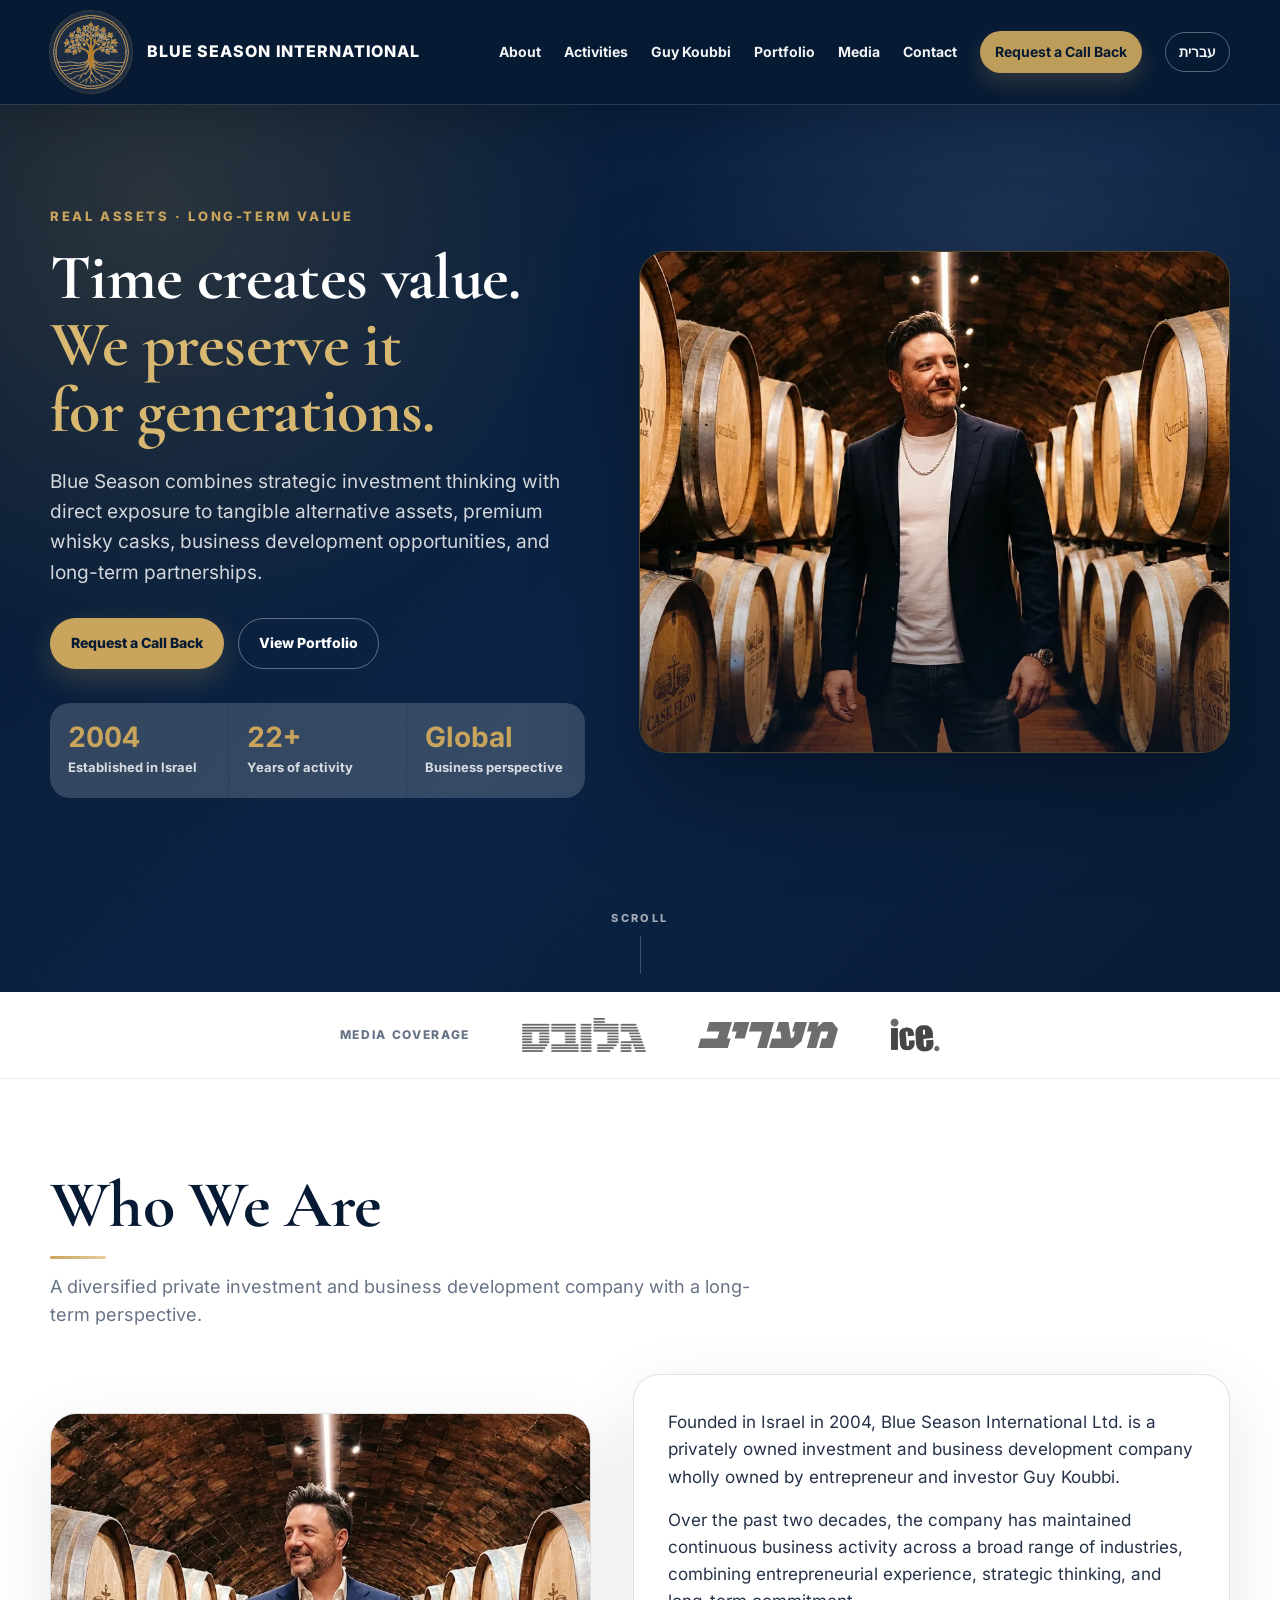
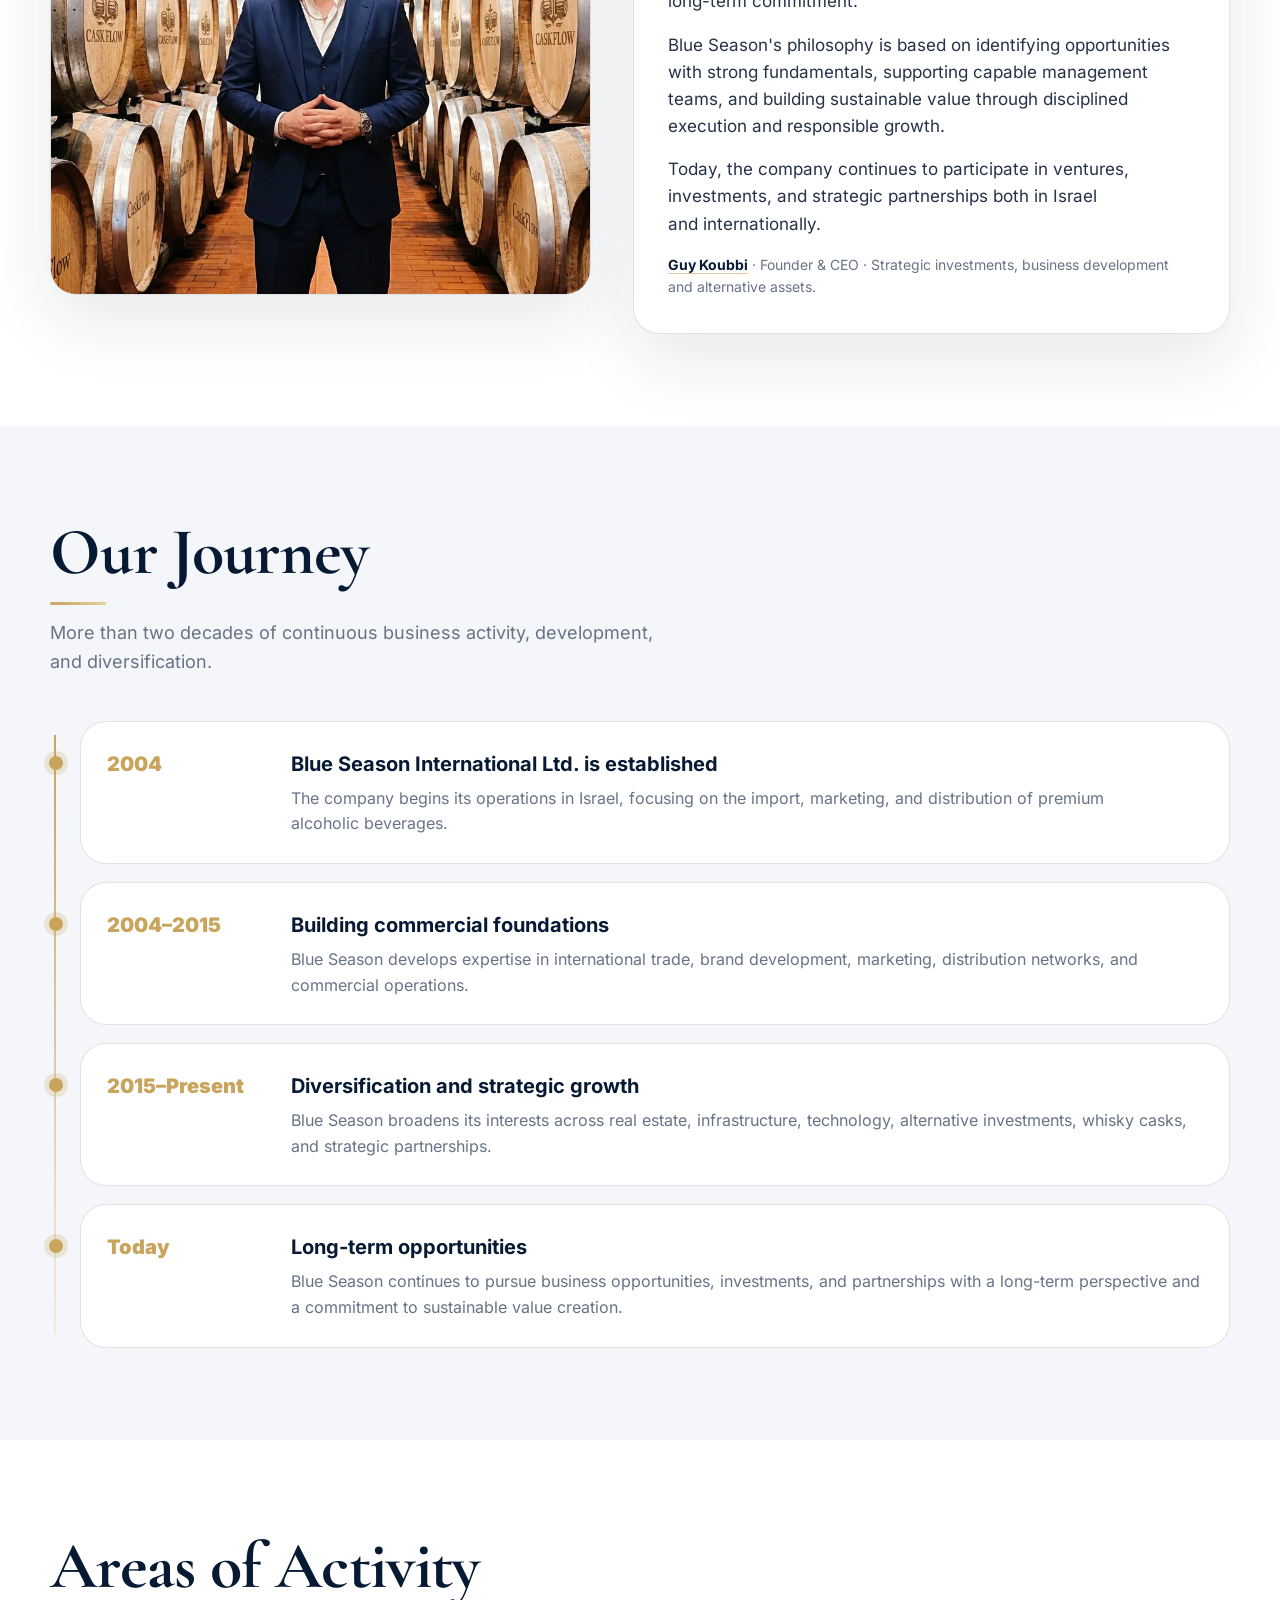
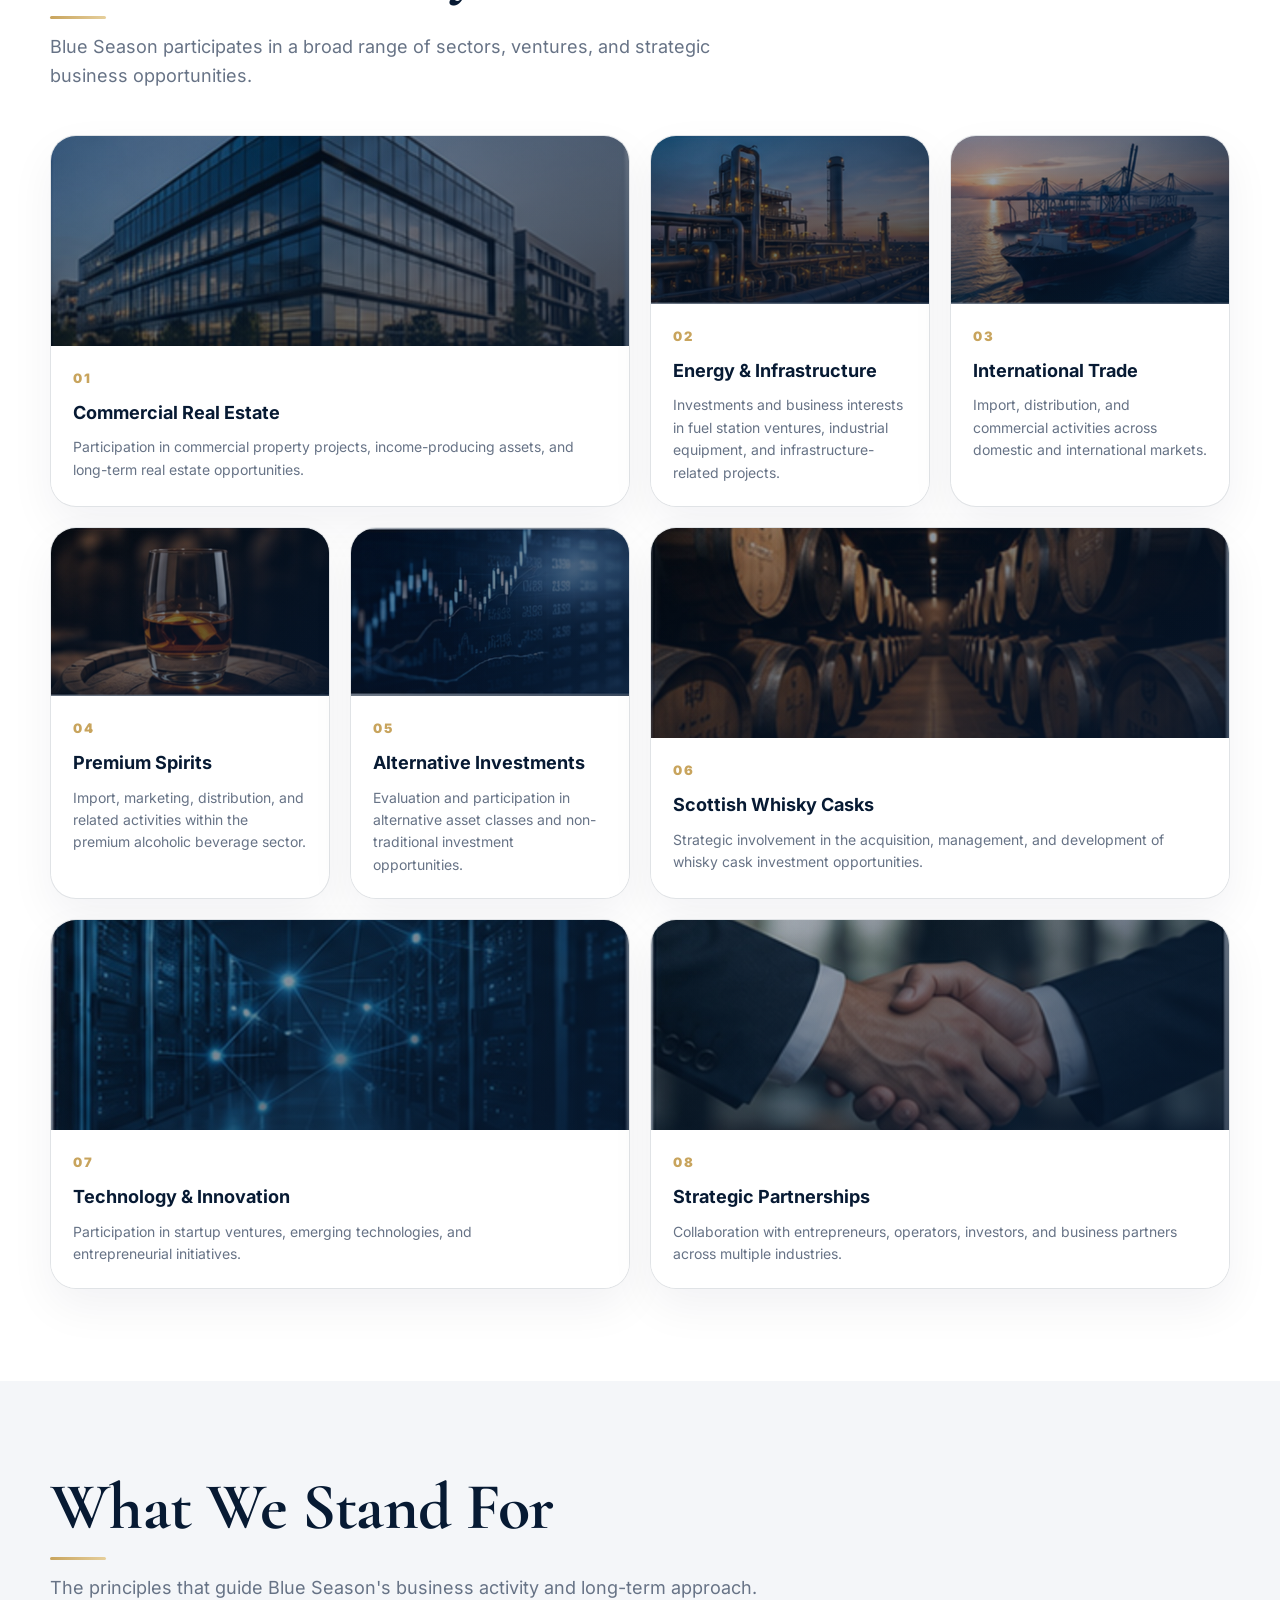
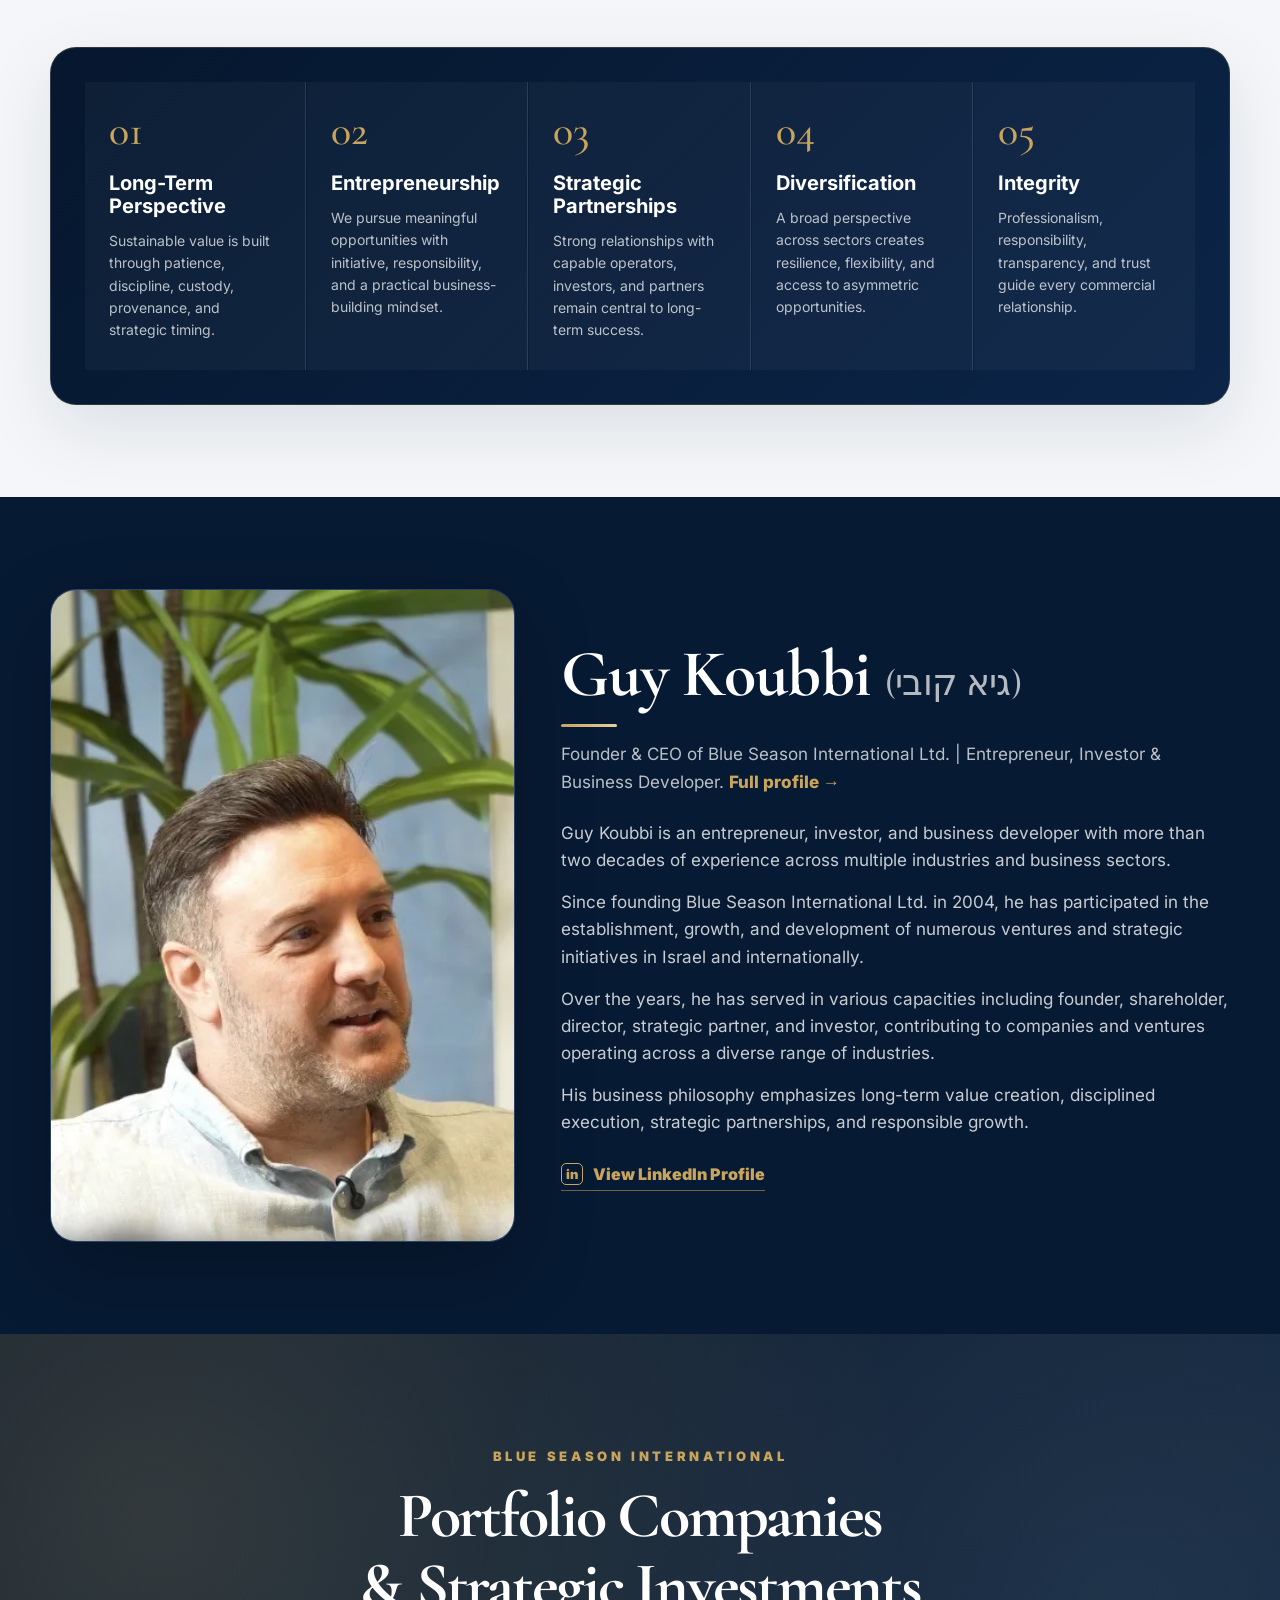
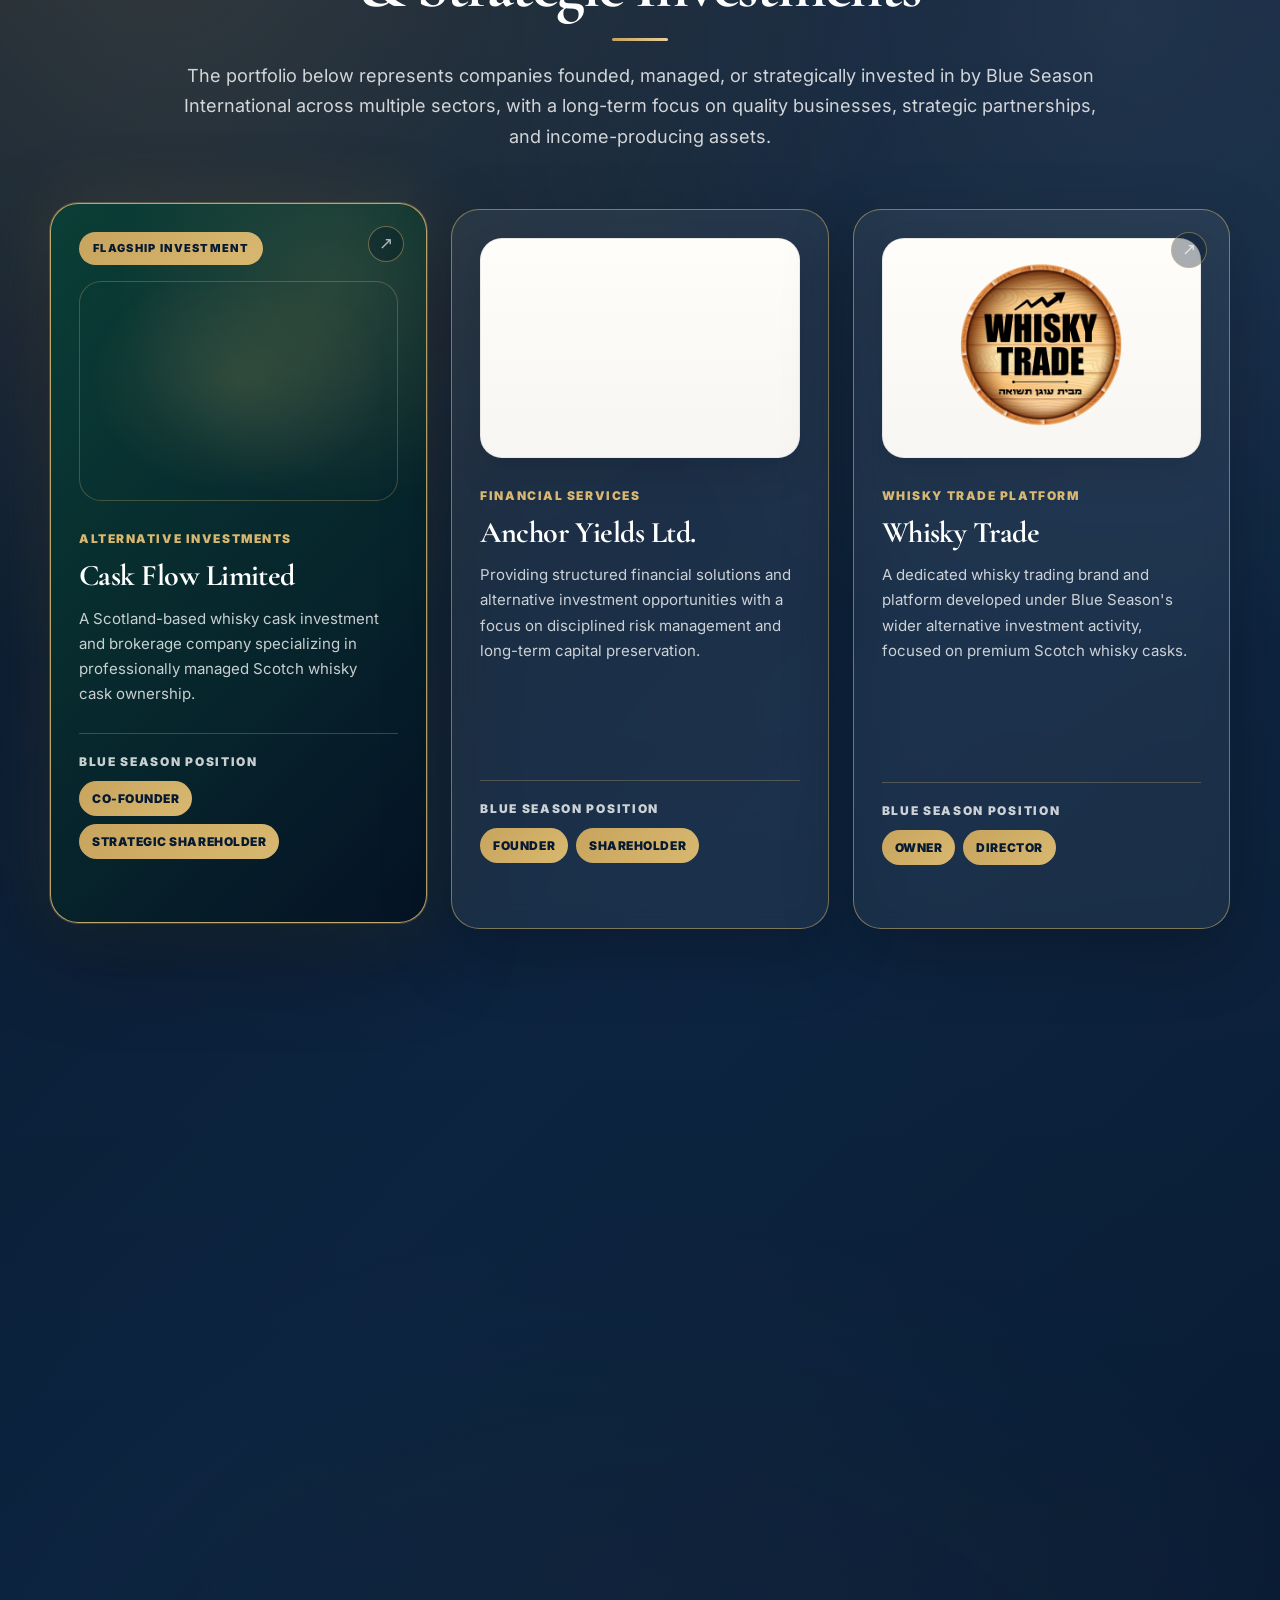
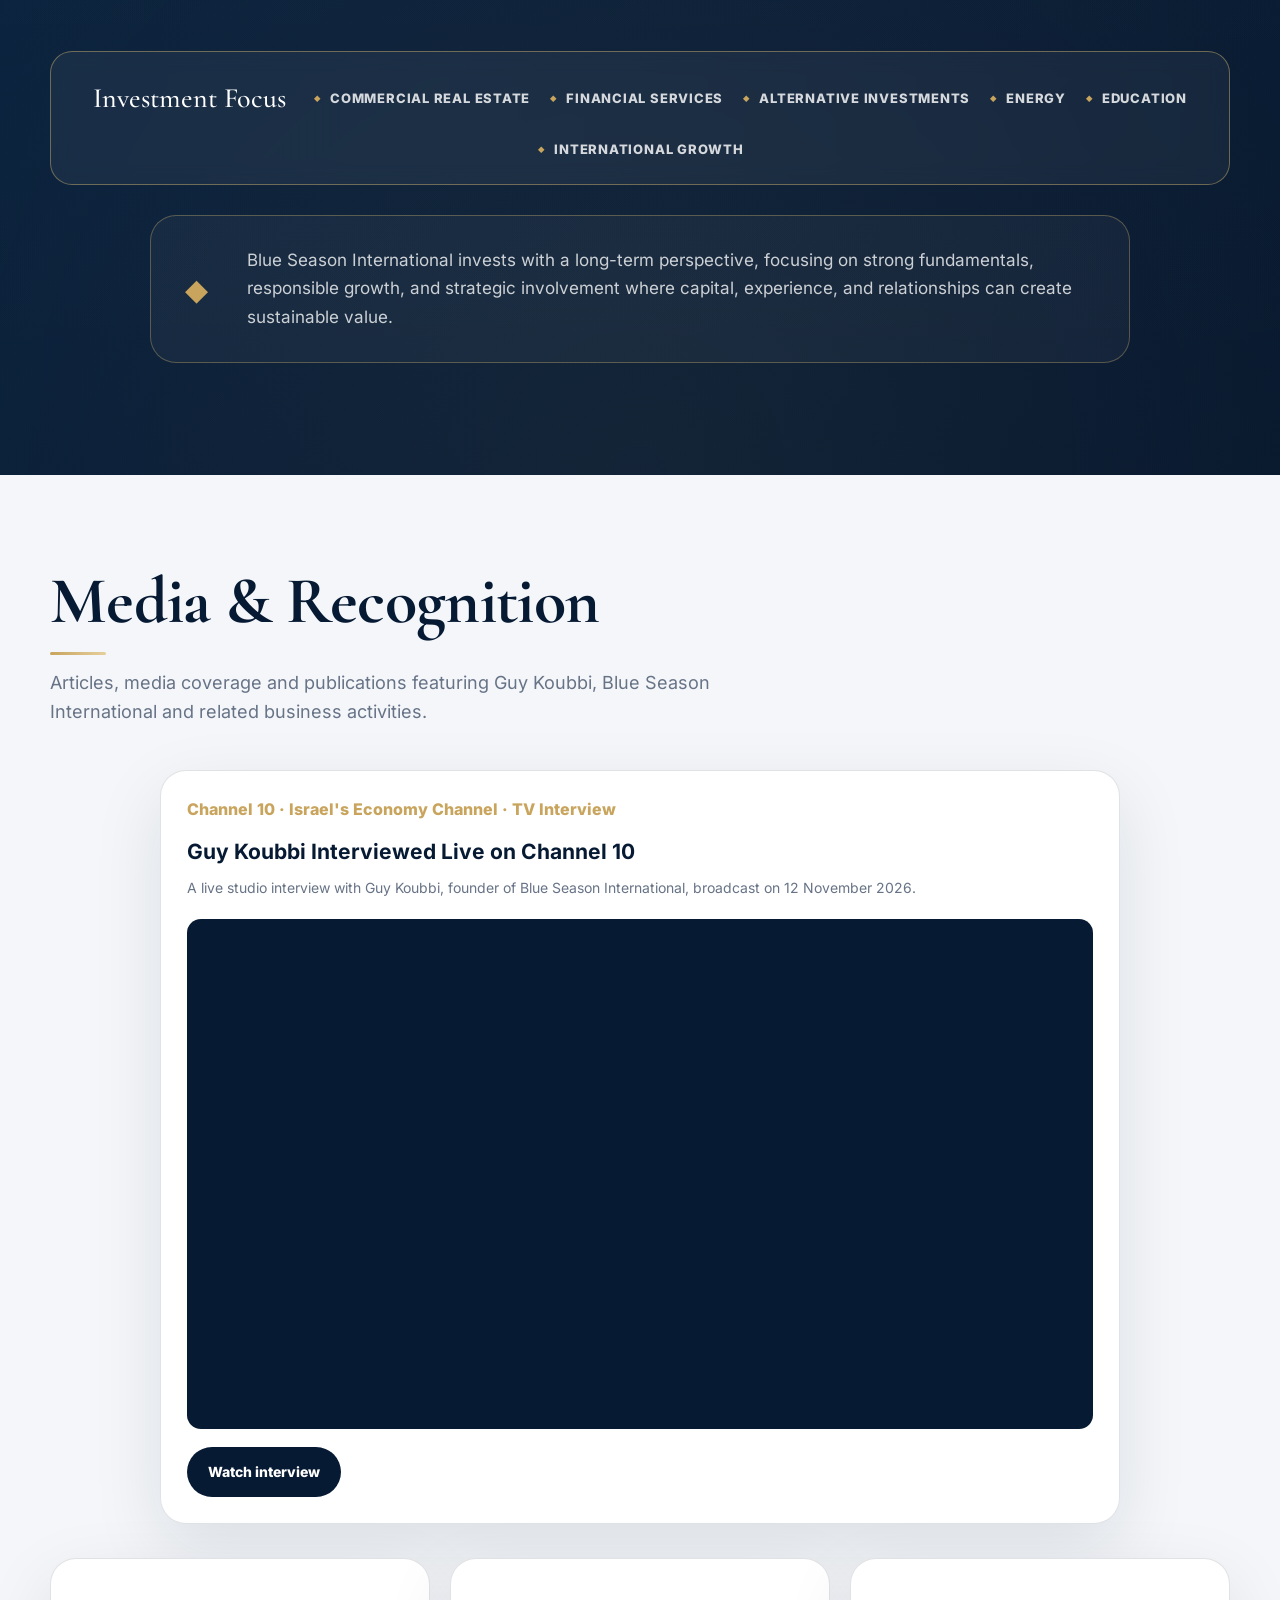
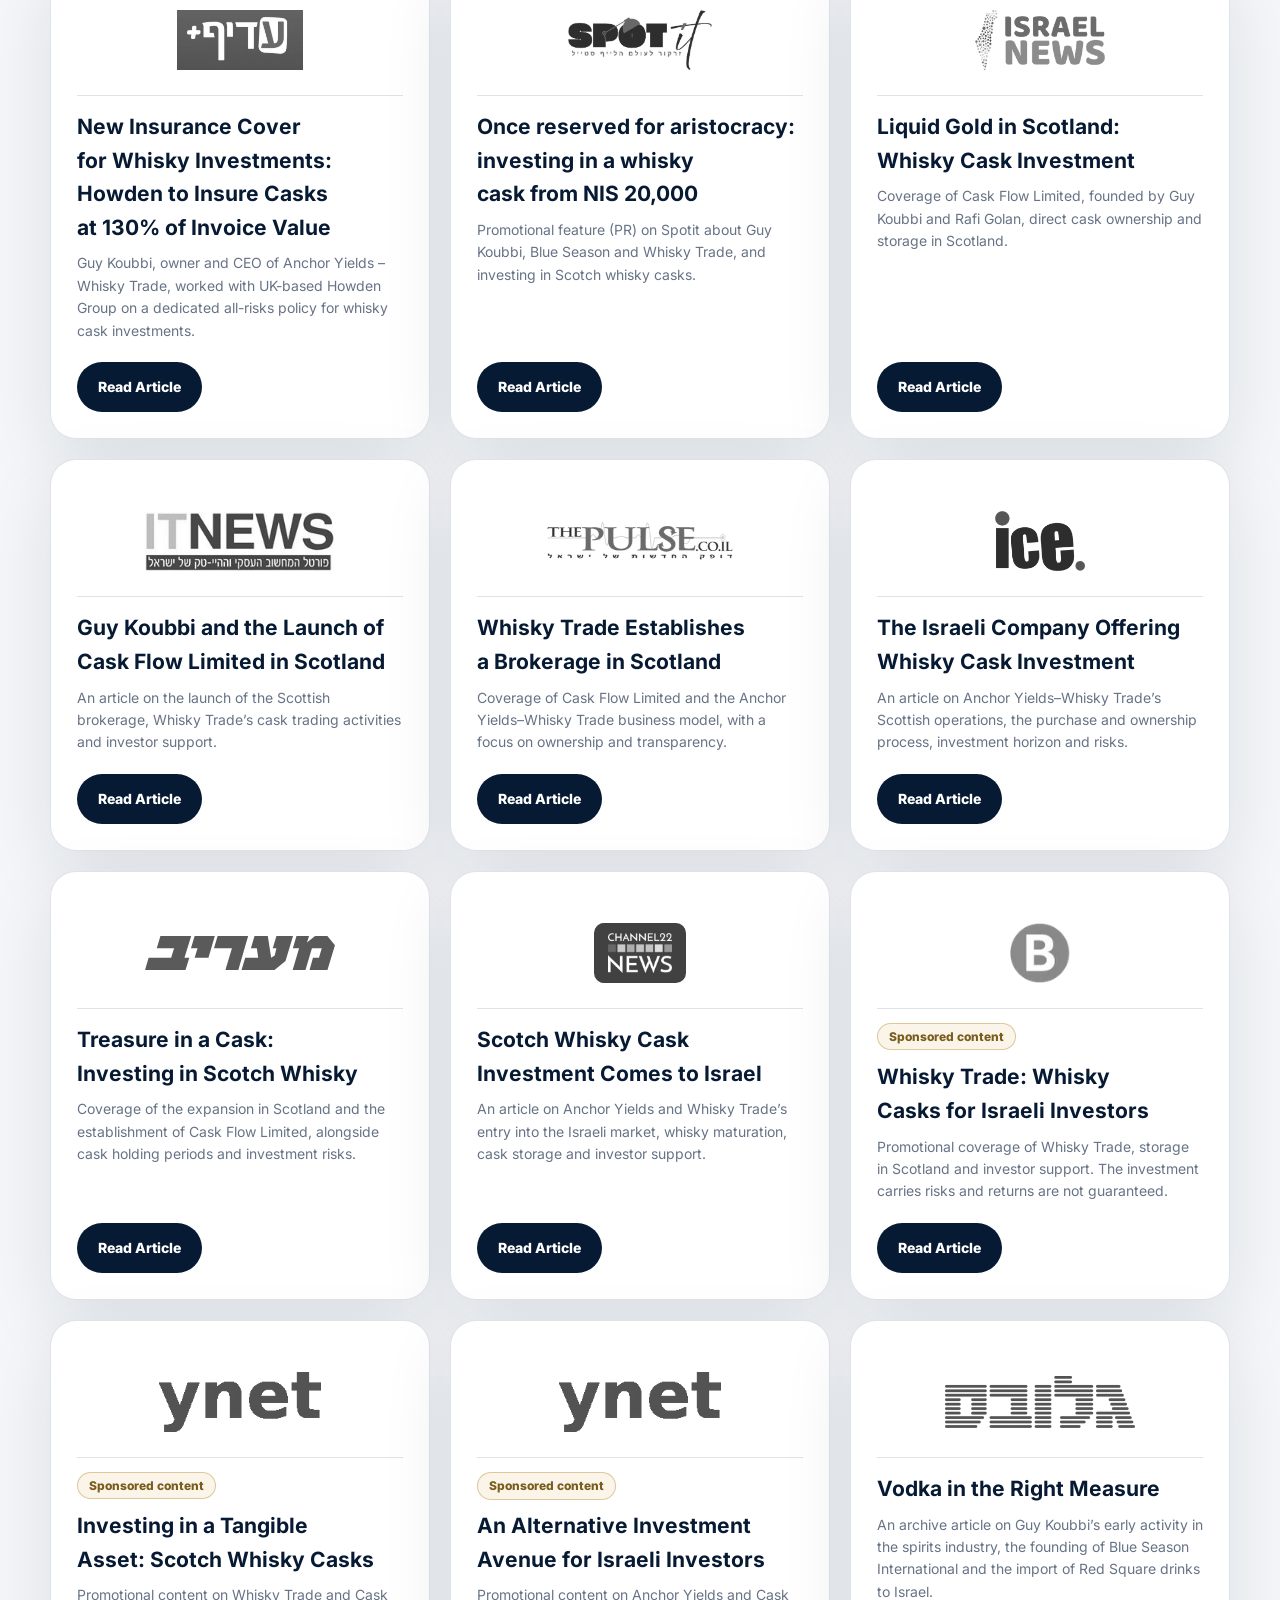
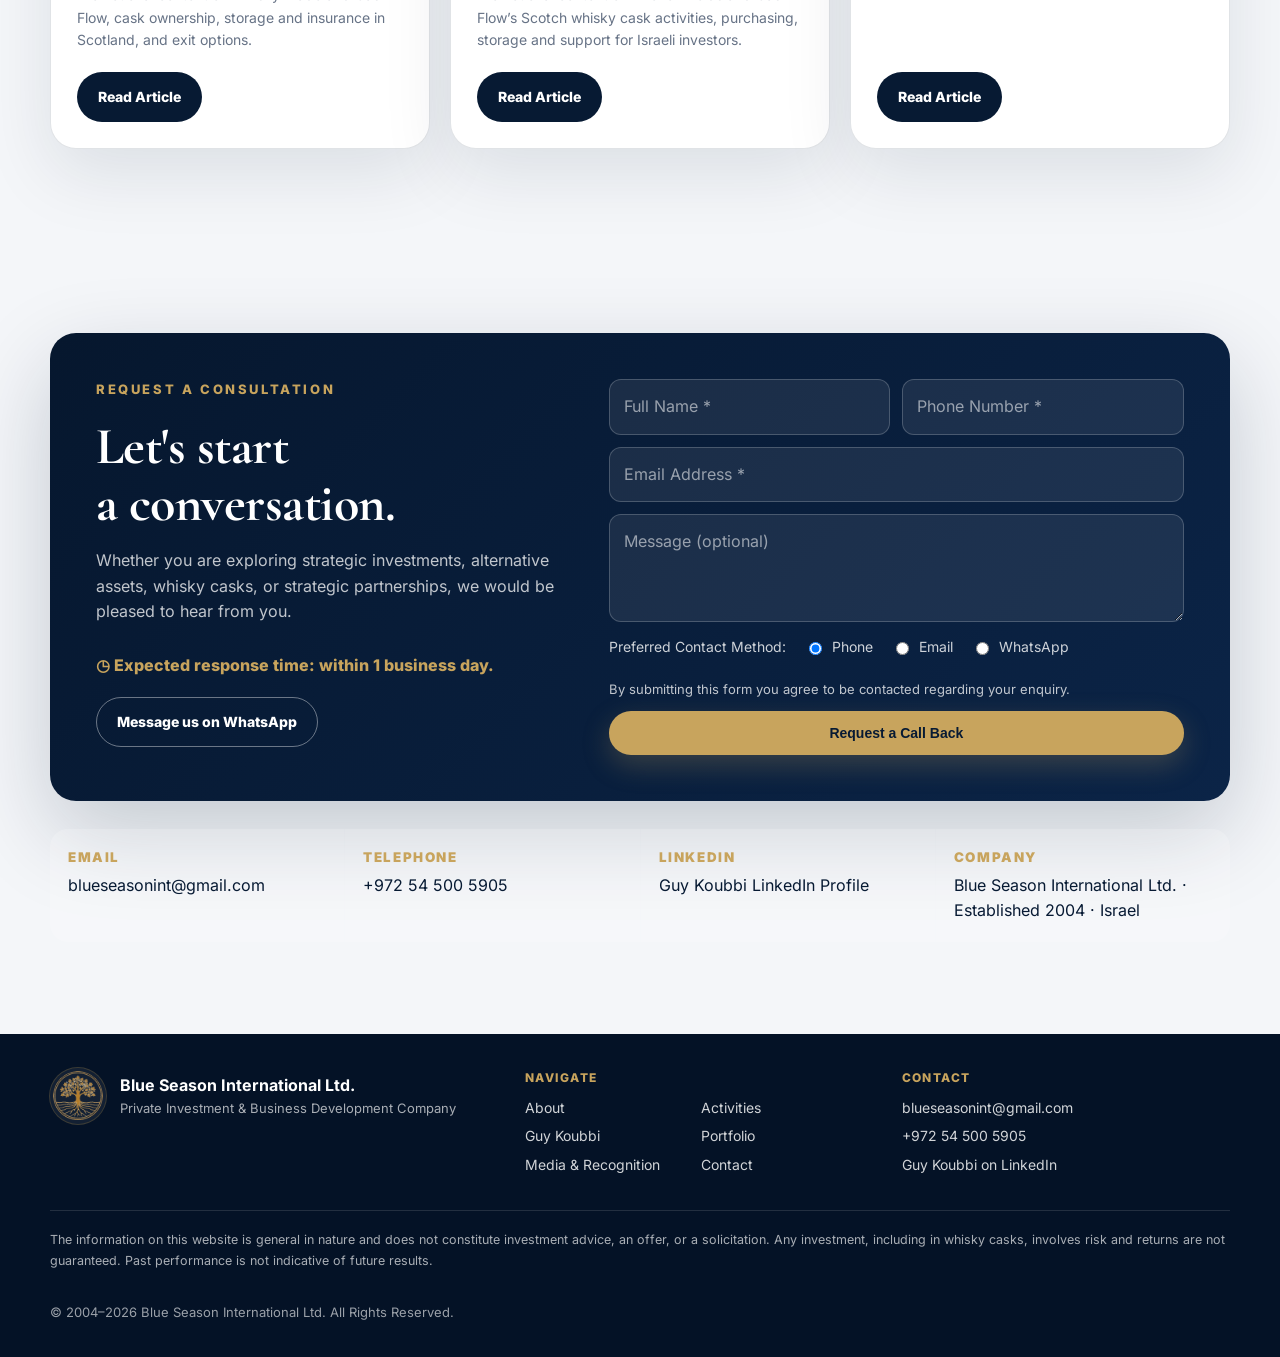
==== index.html @ d07bf70d "Embed the Channel 10 interview player directly on both homepages Replace the link-only teaser in #me" ====
<!DOCTYPE html>
<html lang="en">
<head>
  <meta charset="UTF-8" />
  <meta name="viewport" content="width=device-width, initial-scale=1.0" />
  <meta name="description" content="Blue Season International Ltd. is a privately owned investment and business development company established in Israel in 2004, founded and led by Guy Koubbi." />
  <meta name="keywords" content="Blue Season International, Guy Koubbi, private investment, business development, Israel, alternative investments, strategic partnerships, whisky casks" />
  <title>Blue Season International Ltd. | Private Investment Company</title>
  <link rel="icon" href="/favicon.ico">
  <link rel="canonical" href="https://blueseasonint.com/" />
<link rel="alternate" hreflang="he" href="https://blueseasonint.com/index-he.html" />
<link rel="alternate" hreflang="en" href="https://blueseasonint.com/" />
<link rel="alternate" hreflang="x-default" href="https://blueseasonint.com/" />
<meta property="og:site_name" content="Blue Season International Ltd." />
<meta property="og:locale" content="en_US" />
<meta property="og:locale:alternate" content="he_IL" />
<meta property="og:type" content="website" />
<meta property="og:url" content="https://blueseasonint.com/" />
<meta property="og:title" content="Blue Season International Ltd. | Private Investment Company" />
<meta property="og:description" content="A diversified private investment and business development platform built on long-term value creation." />
<meta property="og:image" content="https://blueseasonint.com/assets/og-image.jpg" />
<meta property="og:image:width" content="1200" />
<meta property="og:image:height" content="630" />
<meta name="twitter:card" content="summary_large_image" />
<meta name="twitter:title" content="Blue Season International Ltd. | Private Investment Company" />
<meta name="twitter:description" content="A diversified private investment and business development platform built on long-term value creation." />
<meta name="twitter:image" content="https://blueseasonint.com/assets/og-image.jpg" />
<meta name="theme-color" content="#071a33" />
<link rel="icon" type="image/png" sizes="48x48" href="assets/favicon-48.png">
  <style>
    :root {
      --navy: #071a33;
      --navy-2: #102a4a;
      --gold: #c8a45d;
      --gold-2: #d8b870;
      --ivory: #f7f4ec;
      --white: #fff;
      --muted: #677386;
      --light: #f4f6f9;
      --line: rgba(255,255,255,0.14);
      --dark-line: rgba(7, 26, 51, 0.12);
      --shadow: 0 24px 70px rgba(7, 26, 51, 0.10);
    }
    * { box-sizing: border-box; }
    html { scroll-behavior: smooth; }
    body { margin: 0; font-family: Inter, Arial, sans-serif; color: var(--navy); background: var(--white); line-height: 1.6; }
    a { color: inherit; text-decoration: none; }
    .container { width: min(1180px, calc(100% - 44px)); margin: 0 auto; }

    header { position: fixed; top: 0; width: 100%; z-index: 100; background: rgba(7, 26, 51, 0.94); backdrop-filter: blur(12px); border-bottom: 1px solid var(--line); }
    .nav { min-height: 104px; display:flex; align-items:center; justify-content:space-between; color:var(--white); gap:20px; }
    .brand { display:flex; align-items:center; gap:15px; font-weight:800; letter-spacing:.055em; text-transform:uppercase; font-size:16px; }
    .brand img { width:82px; height:82px; object-fit:contain; border-radius:50%; background:rgba(255,255,255,.08); box-shadow:0 0 0 1px rgba(200,164,93,.28); padding:3px; }
    .nav-links { display:flex; gap:23px; align-items:center; font-size:14px; font-weight:700; opacity:.95; }
    .nav-links a:hover { color:var(--gold); }
    .nav-cta { background:var(--gold); color:var(--navy)!important; padding:10px 15px; border-radius:999px; }

    .hero { padding-top:104px; min-height:calc(100vh - 0px); background:linear-gradient(135deg, #06172e 0%, #0a2344 55%, #071a33 100%); color:var(--white); overflow:hidden; position:relative; }
    .hero:before { content:""; position:absolute; inset:0; background: radial-gradient(circle at 12% 20%, rgba(200,164,93,.18), transparent 34%), radial-gradient(circle at 78% 28%, rgba(255,255,255,.08), transparent 30%); pointer-events:none; }
    .hero-grid { position:relative; z-index:2; min-height:calc(100vh - 104px); display:grid; grid-template-columns: .95fr 1.05fr; gap:54px; align-items:center; padding:72px 0; }
    .eyebrow { color:var(--gold); text-transform:uppercase; letter-spacing:.2em; font-size:13px; font-weight:800; margin-bottom:18px; }
    h1, h2, h3 { margin-top:0; }
    h1 { font-family:'Cormorant Garamond', serif; font-size:clamp(56px, 5.7vw, 84px); line-height:1.02; letter-spacing:-.025em; margin-bottom:22px; max-width:720px; }
    h1 span { display:block; }
    h1 .gold-line { color:var(--gold-2); }
    .hero p { color:rgba(255,255,255,.82); font-size:19px; max-width:650px; margin:0 0 30px; }
    .btn-row { display:flex; gap:14px; flex-wrap:wrap; }
    .btn { display:inline-flex; align-items:center; justify-content:center; border-radius:999px; padding:13px 20px; font-weight:800; font-size:14px; border:1px solid transparent; transition:.2s ease; cursor:pointer; }
    .btn-primary { background:var(--gold); color:var(--navy); }
    .btn-primary:hover { background:var(--gold-2); transform:translateY(-2px); }
    .btn-secondary { border-color:rgba(255,255,255,.35); color:#fff; }
    .btn-secondary:hover { border-color:var(--gold); color:var(--gold); }
    .hero-photo { border-radius:28px; overflow:hidden; border:1px solid rgba(200,164,93,.35); box-shadow:0 35px 100px rgba(0,0,0,.35); min-height:500px; background:#111; }
    .hero-photo img { width:100%; height:100%; min-height:500px; display:block; object-fit:cover; object-position:center; }
    .hero-metrics { display:grid; grid-template-columns:repeat(3,1fr); gap:1px; background:rgba(255,255,255,.13); margin-top:34px; border-radius:20px; overflow:hidden; max-width:650px; }
    .metric { padding:18px; background:rgba(255,255,255,.055); }
    .metric strong { display:block; color:var(--gold); font-size:22px; }
    .metric span { color:rgba(255,255,255,.74); font-size:13px; font-weight:700; }

    section { padding:92px 0; }
    .section-light { background:var(--light); }
    .section-dark { background:var(--navy); color:var(--white); }
    .section-head { max-width:760px; margin-bottom:44px; }
    .section-head h2 { font-size:clamp(36px, 4.5vw, 56px); line-height:1.04; margin:0 0 14px; letter-spacing:-.045em; }
    .section-head p { color:var(--muted); font-size:18px; margin:0; }
    .section-dark .section-head p { color:rgba(255,255,255,.72); }

    .about-grid { display:grid; grid-template-columns: .95fr 1.05fr; gap:42px; align-items:center; }
    .about-image { border-radius:26px; overflow:hidden; box-shadow:var(--shadow); border:1px solid var(--dark-line); min-height:480px; }
    .about-image img { width:100%; height:100%; min-height:480px; object-fit:cover; object-position:center; display:block; }
    .card { background:#fff; border:1px solid var(--dark-line); border-radius:24px; padding:34px; box-shadow:var(--shadow); }
    .about-text p { margin:0 0 16px; color:#253248; font-size:17px; }
    .founder-caption { margin-top:16px; color:var(--muted); font-size:14px; }
    .founder-caption strong { color:var(--navy); }

    .timeline { display:grid; gap:18px; }
    .timeline-item { display:grid; grid-template-columns:160px 1fr; gap:24px; padding:26px; border:1px solid var(--dark-line); border-radius:18px; background:#fff; }
    .year { color:var(--gold); font-weight:900; font-size:20px; }
    .timeline-item h3 { margin:0 0 6px; font-size:20px; }
    .timeline-item p { margin:0; color:var(--muted); }

    .activities-grid { display:grid; grid-template-columns:repeat(4,1fr); gap:20px; }
    .activity { background:#fff; border:1px solid var(--dark-line); border-radius:22px; overflow:hidden; box-shadow:0 18px 46px rgba(7,26,51,.055); }
    .activity-img { height:168px; display:flex; align-items:center; justify-content:center; color:#fff; font-size:48px; position:relative; overflow:hidden; background-size:cover; background-position:center; }
    .activity-img:before { content:""; position:absolute; inset:0; background:linear-gradient(135deg, rgba(7,26,51,.26), rgba(7,26,51,.72)); }
    .activity-img span { position:relative; z-index:1; filter:drop-shadow(0 8px 16px rgba(0,0,0,.25)); }
    .activity-img.photo-card:after { content:""; position:absolute; inset:0; background:linear-gradient(180deg, rgba(7,26,51,0.05), rgba(7,26,51,.22)); pointer-events:none; }
    .photo-activities .activity { transition:transform .2s ease, box-shadow .2s ease; }
    .photo-activities .activity:hover { transform:translateY(-4px); box-shadow:0 22px 58px rgba(7,26,51,.12); }
    .activity-body { padding:22px; }
    .activity-num { color:var(--gold); font-weight:900; letter-spacing:.12em; font-size:13px; margin-bottom:10px; }
    .activity h3 { margin:0 0 9px; font-size:18px; }
    .activity p { margin:0; color:var(--muted); font-size:14px; }
    .img-realestate { background:linear-gradient(135deg,#b7c6d9,#28405f); }
    .img-infra { background:linear-gradient(135deg,#9aa8b9,#203851); }
    .img-trade { background:linear-gradient(135deg,#c49b54,#0d3158); }
    .img-spirits { background:linear-gradient(135deg,#2a1206,#c28a37); }
    .img-alt { background:linear-gradient(135deg,#071a33,#0d6d9a); }
    .img-casks { background-image:linear-gradient(135deg, rgba(7,26,51,.10), rgba(7,26,51,.64)), url('assets/guy111.webp'); background-size:cover; background-position:center; }
    .img-tech { background:linear-gradient(135deg,#021226,#134f7a); }
    .img-partner { background:linear-gradient(135deg,#081f3d,#c8a45d); }

    .principles-panel { background:linear-gradient(135deg,#06172e,#0b2447); color:#fff; border-radius:30px; padding:34px; box-shadow:var(--shadow); display:grid; grid-template-columns:repeat(5,1fr); gap:1px; overflow:hidden; border:1px solid rgba(200,164,93,.22); }
    .principle { padding:28px 24px; background:rgba(255,255,255,.035); border-right:1px solid rgba(255,255,255,.12); min-height:230px; }
    .principle:last-child { border-right:0; }
    .principle-num { color:var(--gold); font-family:'Cormorant Garamond', serif; font-size:42px; line-height:1; margin-bottom:20px; }
    .principle h3 { color:#fff; font-size:20px; line-height:1.15; margin:0 0 12px; }
    .principle p { color:rgba(255,255,255,.72); margin:0; font-size:14px; }

    .leadership { display:grid; grid-template-columns:.82fr 1.18fr; gap:46px; align-items:center; }
    .leader-visual { min-height:470px; border-radius:26px; overflow:hidden; border:1px solid var(--line); box-shadow:0 28px 80px rgba(0,0,0,.24); background:#0b2447; }
    .leader-visual img { width:100%; height:100%; min-height:470px; object-fit:cover; object-position:center; display:block; }
    .leader-text p { color:rgba(255,255,255,.78); font-size:17px; margin:0 0 15px; }
    .linkedin-link { display:inline-flex; align-items:center; gap:10px; margin-top:10px; color:var(--gold); font-weight:900; border-bottom:1px solid rgba(200,164,93,.55); padding-bottom:3px; }
    .linkedin-icon { width:22px; height:22px; border:1px solid var(--gold); border-radius:5px; display:inline-flex; align-items:center; justify-content:center; font-size:13px; font-weight:900; line-height:1; }

    .portfolio-card { background:#fff; border-radius:26px; border:1px solid var(--dark-line); padding:42px; box-shadow:var(--shadow); }
    .portfolio-card > p { color:#273447; font-size:18px; margin:0 0 16px; }
    .ventures-grid { display:grid; grid-template-columns:repeat(4,1fr); gap:18px; margin-top:28px; }
    .venture { border:1px solid var(--dark-line); border-radius:20px; padding:24px; background:#fff; min-height:230px; }
    .venture-logo { height:126px; display:flex; align-items:center; justify-content:center; margin-bottom:18px; background:linear-gradient(180deg,#fff, #faf7ef); border-radius:16px; border:1px solid rgba(7,26,51,.08); padding:16px; }
    .venture-logo img { max-width:100%; max-height:105px; object-fit:contain; }
    .venture-logo .generic { width:86px; height:86px; border-radius:50%; border:2px solid var(--gold); color:var(--gold); display:flex; align-items:center; justify-content:center; font-size:30px; }
    .venture h3 { margin:0 0 8px; font-size:18px; }
    .venture p { margin:0; color:var(--muted); font-size:14px; }

    .media-grid { display:grid; grid-template-columns:repeat(3,1fr); gap:20px; }
    .media-card { background:#fff; border:1px solid var(--dark-line); border-radius:22px; padding:26px; box-shadow:var(--shadow); display:flex; flex-direction:column; min-height:270px; }
    .publisher-logo-wrap { height:62px; display:flex; align-items:center; margin-bottom:14px; border-bottom:1px solid var(--dark-line); padding-bottom:12px; }
    .publisher-logo { max-width:170px; max-height:44px; object-fit:contain; }
    .media-card h3 { margin:0 0 8px; font-size:21px; }
    .media-card p { color:var(--muted); font-size:14px; margin:0 0 20px; }
    .media-card .btn { margin-top:auto; width:fit-content; background:var(--navy); color:#fff; }

    .contact-box { background:linear-gradient(135deg,#06172e,#0b2447); color:#fff; border-radius:30px; padding:46px; display:grid; grid-template-columns:.9fr 1.1fr; gap:42px; box-shadow:0 32px 90px rgba(7,26,51,.20); }
    .contact-box h2 { font-size:44px; margin:0 0 14px; letter-spacing:-.04em; }
    .contact-box p { color:rgba(255,255,255,.75); }
    .response { display:flex; align-items:center; gap:10px; color:var(--gold); font-weight:800; margin-top:28px; }
    .callback-form { display:grid; gap:12px; }
    .form-row { display:grid; grid-template-columns:1fr 1fr; gap:12px; }
    input, textarea { width:100%; border:1px solid rgba(255,255,255,.2); background:rgba(255,255,255,.08); color:#fff; border-radius:12px; padding:14px 14px; font:inherit; outline:none; }
    input::placeholder, textarea::placeholder { color:rgba(255,255,255,.55); }
    textarea { min-height:108px; resize:vertical; }
    .radio-row { display:flex; gap:18px; flex-wrap:wrap; color:rgba(255,255,255,.8); font-size:14px; margin:2px 0 8px; }
    .radio-row label { display:flex; gap:7px; align-items:center; }
    .radio-row input { width:auto; }
    .contact-details { margin-top:28px; display:grid; grid-template-columns:repeat(4,1fr); gap:1px; background:rgba(255,255,255,.15); border-radius:18px; overflow:hidden; }
    .contact-item { background:rgba(255,255,255,.055); padding:18px; }
    .contact-item small { display:block; color:var(--gold); font-weight:900; text-transform:uppercase; letter-spacing:.12em; margin-bottom:4px; }

    footer { background:#041226; color:rgba(255,255,255,.72); padding:34px 0; font-size:14px; }
    .footer-inner { display:flex; justify-content:space-between; gap:20px; flex-wrap:wrap; }
    footer strong { color:#fff; }

    /* Portfolio Companies & Strategic Investments - upgraded section */
    .portfolio-v2 {
      padding: 105px 0;
      background:
        radial-gradient(circle at 12% 10%, rgba(200,164,93,.16), transparent 32%),
        radial-gradient(circle at 88% 18%, rgba(255,255,255,.06), transparent 30%),
        linear-gradient(135deg, #061426 0%, #0b2440 58%, #071a33 100%);
      color: #fff;
      position: relative;
      overflow: hidden;
    }

    .portfolio-v2:before {
      content: "";
      position: absolute;
      inset: 0;
      background: linear-gradient(180deg, rgba(255,255,255,.035), rgba(255,255,255,0));
      pointer-events: none;
    }

    .portfolio-v2 .container {
      position: relative;
      z-index: 1;
    }

    .portfolio-v2-head {
      text-align: center;
      max-width: 920px;
      margin: 0 auto 48px;
    }

    .portfolio-kicker {
      color: var(--gold);
      text-transform: uppercase;
      letter-spacing: .28em;
      font-size: 13px;
      font-weight: 900;
      margin-bottom: 14px;
    }

    .portfolio-v2-head h2 {
      font-family: 'Cormorant Garamond', serif;
      font-size: clamp(42px, 5vw, 68px);
      line-height: 1.02;
      margin: 0 0 18px;
      letter-spacing: -.035em;
      color: #fff;
    }

    .portfolio-v2-head p {
      color: rgba(255,255,255,.78);
      font-size: 18px;
      line-height: 1.7;
      margin: 0 auto;
      max-width: 850px;
    }

    .portfolio-v2-grid {
      display: grid;
      grid-template-columns: repeat(3, 1fr);
      gap: 22px;
    }

    .company-card {
      background: rgba(255,255,255,.055);
      border: 1px solid rgba(200,164,93,.42);
      border-radius: 24px;
      padding: 26px;
      box-shadow: 0 26px 70px rgba(0,0,0,.22);
      min-height: 430px;
      display: flex;
      flex-direction: column;
      transition: transform .22s ease, border-color .22s ease, box-shadow .22s ease;
    }

    .company-card:hover {
      transform: translateY(-8px);
      border-color: rgba(216,184,112,.9);
      box-shadow: 0 34px 90px rgba(0,0,0,.34);
    }

    .featured-company {
      background: linear-gradient(135deg, rgba(13,58,49,.92), rgba(6,20,38,.96));
      border-color: rgba(216,184,112,.78);
    }

    .company-logo-wrap {
      height: 145px;
      display: flex;
      align-items: center;
      justify-content: center;
      margin-bottom: 22px;
      border-bottom: 1px solid rgba(200,164,93,.28);
      padding-bottom: 18px;
    }

    .company-logo-wrap.logo-light {
      background: rgba(255,255,255,.94);
      border-radius: 16px;
      border: 1px solid rgba(255,255,255,.2);
      padding: 16px;
      margin-bottom: 22px;
    }

    .company-logo {
      max-width: 100%;
      max-height: 115px;
      object-fit: contain;
    }

    .caskflow-logo {
      max-height: 135px;
      transform: scale(1.18);
    }

    .whisky-trade-logo { max-height: 120px; }
    .delek-logo { max-height: 118px; }
    .multi-logo { max-height: 95px; }
    .kindergarten-logo { max-height: 82px; }

    .company-sector {
      color: var(--gold);
      text-transform: uppercase;
      letter-spacing: .11em;
      font-size: 12px;
      font-weight: 900;
      margin-bottom: 10px;
    }

    .company-card h3 {
      color: #fff;
      font-size: 23px;
      line-height: 1.18;
      margin: 0 0 12px;
    }

    .company-card p {
      color: rgba(255,255,255,.78);
      font-size: 15px;
      line-height: 1.65;
      margin: 0 0 22px;
    }

    .company-role {
      margin-top: auto;
      display: inline-flex;
      width: fit-content;
      max-width: 100%;
      color: #071a33;
      background: linear-gradient(135deg, var(--gold), var(--gold-2));
      border-radius: 999px;
      padding: 9px 15px;
      font-size: 12px;
      font-weight: 900;
      letter-spacing: .07em;
      text-transform: uppercase;
    }

    .investment-focus {
      margin-top: 28px;
      border: 1px solid rgba(200,164,93,.38);
      border-radius: 22px;
      padding: 22px 26px;
      display: flex;
      align-items: center;
      justify-content: center;
      gap: 18px;
      flex-wrap: wrap;
      background: rgba(255,255,255,.045);
    }

    .investment-focus span {
      font-family: 'Cormorant Garamond', serif;
      font-size: 26px;
      color: #fff;
      margin-right: 8px;
    }

    .investment-focus strong {
      color: rgba(255,255,255,.82);
      font-size: 13px;
      font-weight: 800;
      letter-spacing: .06em;
      text-transform: uppercase;
    }

    @media (max-width: 980px) {

      .portfolio-v2-grid { grid-template-columns: 1fr; }
      .company-card { min-height: auto; text-align: center; }
      .company-role { margin-left: auto; margin-right: auto; }
      .portfolio-v2 { padding: 76px 0; }
      .investment-focus { align-items: stretch; }
      .investment-focus span { width: 100%; margin-right: 0; text-align: center; }
      .nav-links { display:none; }
      .hero-grid, .about-grid, .leadership, .contact-box { grid-template-columns:1fr; }
      .activities-grid, .ventures-grid, .media-grid { grid-template-columns:repeat(2,1fr); }
      .principles-panel { grid-template-columns:1fr; }
      .principle { border-right:0; border-bottom:1px solid rgba(255,255,255,.12); min-height:auto; }
      .contact-details { grid-template-columns:1fr 1fr; }
      .hero-photo { min-height:360px; } .hero-photo img{min-height:360px;}
    }
    @media (max-width: 620px) {
      .container { width:min(100% - 28px, 1180px); }
      .brand span { font-size:13px; letter-spacing:.02em; }
      .brand img { width:54px; height:54px; }
      .nav { min-height:78px; }
      .hero { padding-top:78px; }
      section { padding:68px 0; }
      .activities-grid, .ventures-grid, .media-grid, .principles-panel, .form-row, .contact-details, .hero-metrics { grid-template-columns:1fr; }
      .card, .portfolio-card, .contact-box, .principles-panel { padding:26px; }
      .timeline-item { grid-template-columns:1fr; gap:6px; }
    }
.lang-switch{border:1px solid rgba(255,255,255,.35);padding:8px 13px;border-radius:999px;font-weight:800}.lang-switch:hover{border-color:var(--gold);color:var(--gold)!important}

.mobile-lang {
  display: none;
}

@media (max-width: 980px) {
  .mobile-lang {
    display: block;
    position: fixed;
    top: 20px;
    right: 15px;
    z-index: 1000;
    border: 1px solid rgba(255,255,255,.35);
    padding: 8px 13px;
    border-radius: 999px;
    background: rgba(7,26,51,.95);
    color: white;
    font-weight: 800;
  }
}

/* Final Production Design Pass - Blue Season International */
:root {
  --cream-panel: #f7f6f2;
  --premium-border: rgba(216,184,112,.52);
  --premium-glow: 0 34px 96px rgba(0,0,0,.32);
}

header { box-shadow: 0 14px 40px rgba(0,0,0,.16); }
.nav-links a { transition: color .2s ease, transform .2s ease; }
.nav-links a:hover { transform: translateY(-1px); }
.nav-cta { box-shadow: 0 10px 22px rgba(200,164,93,.22); }

.card, .activity, .timeline-item, .media-card, .contact-box, .principles-panel {
  border-radius: 26px;
}

.portfolio-production {
  padding: 112px 0;
  background:
    radial-gradient(circle at 12% 8%, rgba(216,184,112,.18), transparent 31%),
    radial-gradient(circle at 88% 12%, rgba(255,255,255,.07), transparent 28%),
    radial-gradient(circle at 50% 100%, rgba(216,184,112,.06), transparent 36%),
    linear-gradient(135deg, #051325 0%, #09213d 52%, #06172e 100%);
}

.portfolio-production .portfolio-v2-head { max-width: 990px; margin-bottom: 56px; }
.portfolio-production .portfolio-v2-head h2 { color: #fff; margin-bottom: 20px; }
.portfolio-production .portfolio-v2-head h2 span { display: block; }
.portfolio-production .portfolio-v2-head p { max-width: 930px; color: rgba(255,255,255,.8); }

.portfolio-production-grid {
  align-items: stretch;
  gap: 24px;
}

.production-card {
  position: relative;
  min-height: 560px;
  padding: 28px;
  background: rgba(255,255,255,.058);
  border: 1px solid var(--premium-border);
  border-radius: 28px;
  backdrop-filter: blur(12px);
  box-shadow: 0 24px 70px rgba(0,0,0,.24);
  overflow: hidden;
}

.production-card:before {
  content: "";
  position: absolute;
  inset: 0;
  background: linear-gradient(180deg, rgba(255,255,255,.055), rgba(255,255,255,0));
  pointer-events: none;
}

.production-card > * { position: relative; z-index: 1; }

.production-card:hover {
  transform: translateY(-9px);
  border-color: rgba(216,184,112,.94);
  box-shadow: var(--premium-glow);
}

.featured-company.production-card {
  background:
    radial-gradient(circle at 75% 12%, rgba(216,184,112,.16), transparent 31%),
    linear-gradient(135deg, rgba(10,64,54,.96), rgba(5,19,37,.98));
  border-color: rgba(216,184,112,.88);
  box-shadow: 0 30px 90px rgba(0,0,0,.34);
}

.featured-ribbon {
  width: fit-content;
  margin-bottom: 16px;
  color: #071a33;
  background: linear-gradient(135deg, var(--gold), var(--gold-2));
  border-radius: 999px;
  padding: 8px 14px;
  font-size: 11px;
  font-weight: 900;
  letter-spacing: .12em;
  text-transform: uppercase;
}

.premium-logo-panel {
  height: 220px;
  width: 100%;
  background: linear-gradient(180deg, #fffdfa, var(--cream-panel));
  border: 1px solid rgba(7,26,51,.08);
  border-radius: 22px;
  padding: 20px 22px;
  margin-bottom: 28px;
  box-shadow: inset 0 1px 0 rgba(255,255,255,.92), 0 14px 36px rgba(0,0,0,.12);
  display: flex;
  align-items: center;
  justify-content: center;
}

.company-logo {
  display: block;
  width: auto;
  height: auto;
  object-fit: contain;
  transition: transform .26s ease, filter .26s ease;
}

.production-card:hover .company-logo { transform: scale(1.045); }
.logo-caskflow { max-width: 98%; max-height: 205px; }
.logo-anchor { max-width: 94%; max-height: 190px; }
.logo-whisky { max-width: 86%; max-height: 176px; }
.logo-delek { max-width: 66%; max-height: 118px; }
.logo-multi { max-width: 96%; max-height: 152px; }
.logo-kindergarten { max-width: 99%; max-height: 176px; }

.production-card .company-sector {
  margin-bottom: 12px;
  color: var(--gold-2);
  font-size: 12px;
  letter-spacing: .13em;
}

.production-card h3 {
  font-family: 'Cormorant Garamond', serif;
  color: #fff;
  font-size: 30px;
  line-height: 1.05;
  font-weight: 700;
  letter-spacing: -.018em;
  margin-bottom: 14px;
}

.production-card p {
  color: rgba(255,255,255,.78);
  font-size: 15px;
  line-height: 1.68;
  margin-bottom: 26px;
}

.position-block {
  margin-top: auto;
  padding-top: 18px;
  border-top: 1px solid rgba(216,184,112,.28);
}

.position-block > span {
  display: block;
  margin-bottom: 10px;
  color: rgba(255,255,255,.58);
  font-size: 11px;
  font-weight: 900;
  letter-spacing: .14em;
  text-transform: uppercase;
}

.role-badges {
  display: flex;
  gap: 8px;
  flex-wrap: wrap;
}

.role-badges em {
  display: inline-flex;
  align-items: center;
  min-height: 34px;
  color: #071a33;
  background: linear-gradient(135deg, var(--gold), var(--gold-2));
  border-radius: 999px;
  padding: 8px 13px;
  font-size: 12px;
  font-style: normal;
  font-weight: 900;
  letter-spacing: .045em;
  text-transform: uppercase;
}

.production-focus {
  margin-top: 30px;
  padding: 24px 28px;
  border-color: rgba(216,184,112,.45);
  background: rgba(255,255,255,.052);
  backdrop-filter: blur(10px);
}

.production-focus span {
  font-size: 28px;
}

.production-focus strong {
  position: relative;
  padding-left: 18px;
}

.production-focus strong:before {
  content: "◆";
  position: absolute;
  left: 0;
  top: 50%;
  transform: translateY(-50%) scale(.62);
  color: var(--gold);
}

.investment-philosophy {
  max-width: 980px;
  margin: 30px auto 0;
  padding: 30px 34px;
  border: 1px solid rgba(216,184,112,.34);
  border-radius: 26px;
  background: rgba(255,255,255,.038);
  display: grid;
  grid-template-columns: 44px 1fr;
  gap: 18px;
  align-items: center;
}

.philosophy-mark {
  color: var(--gold);
  font-size: 30px;
  line-height: 1;
}

.investment-philosophy p {
  margin: 0;
  color: rgba(255,255,255,.78);
  font-size: 17px;
  line-height: 1.7;
}

.clickable-card {
  color: inherit;
  text-decoration: none;
  cursor: pointer;
}

.clickable-card::after {
  content: "↗";
  position: absolute;
  top: 22px;
  right: 22px;
  width: 34px;
  height: 34px;
  border: 1px solid rgba(216,184,112,.44);
  border-radius: 50%;
  display: inline-flex;
  align-items: center;
  justify-content: center;
  color: rgba(255,255,255,.66);
  font-size: 17px;
  line-height: 1;
  background: rgba(5,19,37,.34);
  transition: transform .24s ease, color .24s ease, border-color .24s ease, background .24s ease;
}

.clickable-card:hover::after {
  color: var(--gold);
  border-color: rgba(216,184,112,.92);
  background: rgba(5,19,37,.56);
  transform: translate(3px,-3px);
}

.visit-website {
  margin-top: 16px;
  color: var(--gold-2);
  font-size: 12px;
  font-weight: 900;
  letter-spacing: .11em;
  text-transform: uppercase;
  opacity: 0;
  transform: translateY(4px);
  transition: opacity .24s ease, transform .24s ease;
}

.clickable-card:hover .visit-website {
  opacity: 1;
  transform: translateY(0);
}

.media-card, .activity, .timeline-item { transition: transform .22s ease, box-shadow .22s ease, border-color .22s ease; }
.media-card:hover, .activity:hover, .timeline-item:hover {
  transform: translateY(-4px);
  border-color: rgba(200,164,93,.42);
  box-shadow: 0 24px 62px rgba(7,26,51,.12);
}

@media (max-width: 980px) {
  .portfolio-production { padding: 82px 0; }
  .portfolio-production-grid { grid-template-columns: 1fr; }
  .production-card { min-height: auto; text-align: center; padding: 24px; }
  .premium-logo-panel { height: 205px; padding: 18px; }
  .role-badges { justify-content: center; }
  .position-block > span { text-align: center; }
  .featured-ribbon { margin-left: auto; margin-right: auto; }
  .investment-philosophy { grid-template-columns: 1fr; text-align: center; padding: 26px; }
}

@media (max-width: 620px) {
  .portfolio-production .portfolio-v2-head h2 { font-size: 40px; }
  .portfolio-production .portfolio-v2-head p { font-size: 16px; }
  .production-card h3 { font-size: 28px; }
  .premium-logo-panel { height: 190px; }
  .logo-caskflow { max-width: 100%; max-height: 180px; }
  .logo-anchor { max-width: 96%; max-height: 166px; }
  .logo-kindergarten { max-width: 100%; max-height: 154px; }
  .logo-delek { max-width: 64%; max-height: 112px; }
  .production-focus { gap: 12px; }
  .production-focus strong { width: 100%; text-align: center; padding-left: 0; }
  .production-focus strong:before { display: none; }
}

.publisher-name{font-size:22px;font-weight:800;color:var(--navy);line-height:1.25}.media-card h3,.media-card p{overflow-wrap:anywhere}.media-grid{align-items:stretch}
#media-preview .publisher-logo-wrap{height:82px;min-height:82px;display:flex;align-items:center;justify-content:flex-start;padding-bottom:14px}#media-preview .publisher-logo{display:block;width:auto;height:auto;max-width:190px;max-height:60px;object-fit:contain}
</style>
<script type="application/ld+json">
{
  "@context":"https://schema.org",
  "@graph":[
    {
      "@type":"Organization",
      "@id":"https://blueseasonint.com/#organization",
      "name":"Blue Season International",
      "legalName":"Blue Season International Ltd.",
      "url":"https://blueseasonint.com/",
      "logo":"https://blueseasonint.com/assets/blue-season-symbol.png",
      "foundingDate":"2004",
      "email":"blueseasonint@gmail.com",
      "telephone":"+972545005905",
      "address":{"@type":"PostalAddress","addressCountry":"IL"},
      "contactPoint":{"@type":"ContactPoint","contactType":"customer service","telephone":"+972545005905","email":"blueseasonint@gmail.com","availableLanguage":["he","en"]},
      "founder":{"@type":"Person","@id":"https://blueseasonint.com/guy-koubbi.html#person","name":"Guy Koubbi","alternateName":"גיא קובי","url":"https://blueseasonint.com/guy-koubbi.html"},
      "sameAs":[
        "https://www.linkedin.com/company/blue-season-international/"
      ]
    },
    {
      "@type":"WebSite",
      "@id":"https://blueseasonint.com/#website",
      "url":"https://blueseasonint.com/",
      "name":"Blue Season International",
      "publisher":{"@id":"https://blueseasonint.com/#organization"},
      "inLanguage":"en"
    },
    {
      "@type":"WebPage",
      "@id":"https://blueseasonint.com/#webpage",
      "url":"https://blueseasonint.com/",
      "name":"Blue Season International Ltd.",
      "isPartOf":{"@id":"https://blueseasonint.com/#website"},
      "about":{"@id":"https://blueseasonint.com/#organization"},
      "inLanguage":"en"
    }
  ]
}
</script>

<script>document.documentElement.classList.add("js")</script>
<link rel="preload" href="assets/fonts/inter-latin-wght-normal.woff2" as="font" type="font/woff2" crossorigin>
<link rel="preload" href="assets/fonts/cormorant-garamond-latin-600-normal.woff2" as="font" type="font/woff2" crossorigin>
<link rel="stylesheet" href="assets/fonts.css" />
<link rel="manifest" href="site.webmanifest" />
<link rel="apple-touch-icon" href="assets/apple-touch-icon.png" />
<link rel="stylesheet" href="assets/site-fixes.css" />
<script src="assets/site.js" defer></script>
</head>
<body>
<a class="skip-link" href="#top">Skip to main content</a>
    
  <header>
    <div class="container nav">
      <a class="brand" href="#top" aria-label="Blue Season International">
        <img width="256" height="252" src="assets/blue-season-symbol.webp" alt="Blue Season International Logo" />
        <span>Blue Season International</span>
      </a>
      <nav class="nav-links" aria-label="Main navigation">
        <a href="#about">About</a>
        <a href="#activities">Activities</a>
        <a href="#leadership">Guy Koubbi</a>
        <a href="#portfolio">Portfolio</a>
        <a href="#media-preview">Media</a>
        <a href="#contact">Contact</a>
        <a class="nav-cta" href="#contact">Request a Call Back</a>
        <a class="lang-switch" href="index-he.html">עברית</a>
      </nav>
    </div>
  </header>

  <main id="top">
    <section class="hero">
      <div class="container hero-grid">
        <div>
          <div class="eyebrow">Real assets · Long-term value</div>
          <h1><span>Time creates value.</span><span class="gold-line">We preserve it for generations.</span></h1>
          <p>Blue Season combines strategic investment thinking with direct exposure to tangible alternative assets, premium whisky casks, business development opportunities, and long-term partnerships.</p>
          <div class="btn-row">
            <a class="btn btn-primary" href="#contact">Request a Call Back</a>
            <a class="btn btn-secondary" href="#portfolio">View Portfolio</a>
          </div>
          <div class="hero-metrics">
            <div class="metric"><strong>2004</strong><span>Established in Israel</span></div>
            <div class="metric"><strong data-since="2004">22+</strong><span>Years of activity</span></div>
            <div class="metric"><strong>Global</strong><span>Business perspective</span></div>
          </div>
        </div>
        <div class="hero-photo"><img width="1365" height="768" fetchpriority="high" src="assets/guy111.webp" alt="Guy Koubbi in a whisky cask warehouse" /></div>
      </div>
    <a class="scroll-cue" href="#about" aria-label="Scroll down"><span>Scroll</span><i></i></a></section>

    <div class="press-strip"><div class="container"><span class="press-strip-label">Media coverage</span><a href="https://www.globes.co.il/news/article.aspx?did=1000011947" target="_blank" rel="noopener noreferrer" aria-label="Globes"><img src="assets/media/strip-globes.webp" alt="Globes" width="360" height="99" loading="lazy" decoding="async"></a><a href="https://www.maariv.co.il/economy/israel/article-1379315" target="_blank" rel="noopener noreferrer" aria-label="Maariv"><img src="assets/media/maariv.svg" alt="Maariv" width="99" height="18" loading="lazy" decoding="async"></a><a href="https://www.ice.co.il/finance/news/article/1134398" target="_blank" rel="noopener noreferrer" aria-label="ice"><img src="assets/media/strip-ice.webp" alt="ice" width="352" height="236" loading="lazy" decoding="async"></a></div></div>
<section id="about">
      <div class="container">
        <div class="section-head">
          <h2>Who We Are</h2>
          <p>A diversified private investment and business development company with a long-term perspective.</p>
        </div>
        <div class="about-grid">
          <div class="about-image"><img width="1365" height="768" loading="lazy" decoding="async" src="assets/guy444.webp" alt="Guy Koubbi standing in a whisky cask warehouse" /></div>
          <div class="about-text card">
            <p>Founded in Israel in 2004, Blue Season International Ltd. is a privately owned investment and business development company wholly owned by entrepreneur and investor Guy Koubbi.</p>
            <p>Over the past two decades, the company has maintained continuous business activity across a broad range of industries, combining entrepreneurial experience, strategic thinking, and long-term commitment.</p>
            <p>Blue Season's philosophy is based on identifying opportunities with strong fundamentals, supporting capable management teams, and building sustainable value through disciplined execution and responsible growth.</p>
            <p>Today, the company continues to participate in ventures, investments, and strategic partnerships both in Israel and internationally.</p>
            <div class="founder-caption"><strong><a href="guy-koubbi.html">Guy Koubbi</a></strong> · Founder & CEO · Strategic investments, business development and alternative assets.</div>
          </div>
        </div>
      </div>
    </section>

    <section id="journey" class="section-light">
      <div class="container">
        <div class="section-head"><h2>Our Journey</h2><p>More than two decades of continuous business activity, development, and diversification.</p></div>
        <div class="timeline">
          <div class="timeline-item"><div class="year">2004</div><div><h3>Blue Season International Ltd. is established</h3><p>The company begins its operations in Israel, focusing on the import, marketing, and distribution of premium alcoholic beverages.</p></div></div>
          <div class="timeline-item"><div class="year">2004–2015</div><div><h3>Building commercial foundations</h3><p>Blue Season develops expertise in international trade, brand development, marketing, distribution networks, and commercial operations.</p></div></div>
          <div class="timeline-item"><div class="year">2015–Present</div><div><h3>Diversification and strategic growth</h3><p>Blue Season broadens its interests across real estate, infrastructure, technology, alternative investments, whisky casks, and strategic partnerships.</p></div></div>
          <div class="timeline-item"><div class="year">Today</div><div><h3>Long-term opportunities</h3><p>Blue Season continues to pursue business opportunities, investments, and partnerships with a long-term perspective and a commitment to sustainable value creation.</p></div></div>
        </div>
      </div>
    </section>

    <section id="activities">
      <div class="container">
        <div class="section-head"><h2>Areas of Activity</h2><p>Blue Season participates in a broad range of sectors, ventures, and strategic business opportunities.</p></div>
        <div class="activities-grid photo-activities">
          <div class="activity"><div class="activity-img photo-card" style="background-image:url('assets/sector-1.jpg')"></div><div class="activity-body"><div class="activity-num">01</div><h3>Commercial Real Estate</h3><p>Participation in commercial property projects, income-producing assets, and long-term real estate opportunities.</p></div></div>
          <div class="activity"><div class="activity-img photo-card" style="background-image:url('assets/sector-2.jpg')"></div><div class="activity-body"><div class="activity-num">02</div><h3>Energy & Infrastructure</h3><p>Investments and business interests in fuel station ventures, industrial equipment, and infrastructure-related projects.</p></div></div>
          <div class="activity"><div class="activity-img photo-card" style="background-image:url('assets/sector-3.jpg')"></div><div class="activity-body"><div class="activity-num">03</div><h3>International Trade</h3><p>Import, distribution, and commercial activities across domestic and international markets.</p></div></div>
          <div class="activity"><div class="activity-img photo-card" style="background-image:url('assets/sector-4.jpg')"></div><div class="activity-body"><div class="activity-num">04</div><h3>Premium Spirits</h3><p>Import, marketing, distribution, and related activities within the premium alcoholic beverage sector.</p></div></div>
          <div class="activity"><div class="activity-img photo-card" style="background-image:url('assets/sector-5.jpg')"></div><div class="activity-body"><div class="activity-num">05</div><h3>Alternative Investments</h3><p>Evaluation and participation in alternative asset classes and non-traditional investment opportunities.</p></div></div>
          <div class="activity"><div class="activity-img photo-card" style="background-image:url('assets/sector-6.jpg')"></div><div class="activity-body"><div class="activity-num">06</div><h3>Scottish Whisky Casks</h3><p>Strategic involvement in the acquisition, management, and development of whisky cask investment opportunities.</p></div></div>
          <div class="activity"><div class="activity-img photo-card" style="background-image:url('assets/sector-7.jpg')"></div><div class="activity-body"><div class="activity-num">07</div><h3>Technology & Innovation</h3><p>Participation in startup ventures, emerging technologies, and entrepreneurial initiatives.</p></div></div>
          <div class="activity"><div class="activity-img photo-card" style="background-image:url('assets/sector-8.jpg')"></div><div class="activity-body"><div class="activity-num">08</div><h3>Strategic Partnerships</h3><p>Collaboration with entrepreneurs, operators, investors, and business partners across multiple industries.</p></div></div>
        </div>
      </div>
    </section>

    <section class="section-light">
      <div class="container">
        <div class="section-head"><h2>What We Stand For</h2><p>The principles that guide Blue Season's business activity and long-term approach.</p></div>
        <div class="principles-panel">
          <div class="principle"><div class="principle-num">01</div><h3>Long-Term Perspective</h3><p>Sustainable value is built through patience, discipline, custody, provenance, and strategic timing.</p></div>
          <div class="principle"><div class="principle-num">02</div><h3>Entrepreneurship</h3><p>We pursue meaningful opportunities with initiative, responsibility, and a practical business-building mindset.</p></div>
          <div class="principle"><div class="principle-num">03</div><h3>Strategic Partnerships</h3><p>Strong relationships with capable operators, investors, and partners remain central to long-term success.</p></div>
          <div class="principle"><div class="principle-num">04</div><h3>Diversification</h3><p>A broad perspective across sectors creates resilience, flexibility, and access to asymmetric opportunities.</p></div>
          <div class="principle"><div class="principle-num">05</div><h3>Integrity</h3><p>Professionalism, responsibility, transparency, and trust guide every commercial relationship.</p></div>
        </div>
        </div>
      </div>
    </section>

    <section id="leadership" class="section-dark">
      <div class="container leadership">
        <a class="leader-visual" href="https://www.linkedin.com/in/guy-koubbi-b1179429/" target="_blank" rel="noopener" aria-label="Guy Koubbi LinkedIn profile"><img width="403" height="567" loading="lazy" decoding="async" src="assets/guy-koubbi.webp" alt="Guy Koubbi, Founder & CEO of Blue Season International Ltd." /></a>
        <div class="leader-text">
         <div class="section-head" style="margin-bottom:24px;"><h2><a href="guy-koubbi.html">Guy Koubbi</a> <span lang="he" dir="rtl" class="name-latin">(גיא קובי)</span></h2><p>Founder &amp; CEO of Blue Season International Ltd. | Entrepreneur, Investor &amp; Business Developer. <a class="profile-link" href="guy-koubbi.html">Full profile →</a></p></div>
          <p>Guy Koubbi is an entrepreneur, investor, and business developer with more than two decades of experience across multiple industries and business sectors.</p>
          <p>Since founding Blue Season International Ltd. in 2004, he has participated in the establishment, growth, and development of numerous ventures and strategic initiatives in Israel and internationally.</p>
          <p>Over the years, he has served in various capacities including founder, shareholder, director, strategic partner, and investor, contributing to companies and ventures operating across a diverse range of industries.</p>
          <p>His business philosophy emphasizes long-term value creation, disciplined execution, strategic partnerships, and responsible growth.</p>
          <a class="linkedin-link" href="https://www.linkedin.com/in/guy-koubbi-b1179429/" target="_blank" rel="noopener"><span class="linkedin-icon">in</span> View LinkedIn Profile</a>
        </div>
      </div>
    </section>

    <section id="portfolio" class="portfolio-v2 portfolio-production">
      <div class="container">
        <div class="portfolio-v2-head">
          <div class="portfolio-kicker">Blue Season International</div>
          <h2><span>Portfolio Companies</span><span>&amp; Strategic Investments</span></h2>
          <p>
            The portfolio below represents companies founded, managed, or strategically invested in by Blue Season International across multiple sectors, with a long-term focus on quality businesses, strategic partnerships, and income-producing assets.
          </p>
        </div>

        <div class="portfolio-v2-grid portfolio-production-grid">

          <a href="https://caskflow.uk/" class="company-card featured-company production-card clickable-card" target="_blank" rel="noopener noreferrer" aria-label="Visit Cask Flow Limited website">
            <div class="featured-ribbon">Flagship Investment</div>
            <div class="company-logo-wrap premium-logo-panel logo-on-dark">
              <img width="760" height="500" loading="lazy" decoding="async" class="company-logo logo-caskflow" src="assets/portfolio/caskflow-logo-dark.webp" alt="Cask Flow Limited logo">
            </div>
            <div class="company-sector">Alternative Investments</div>
            <h3>Cask Flow Limited</h3>
            <p>A Scotland-based whisky cask investment and brokerage company specializing in professionally managed Scotch whisky cask ownership.</p>
            <div class="position-block">
              <span>Blue Season Position</span>
              <div class="role-badges">
                <em>Co-Founder</em>
                <em>Strategic Shareholder</em>
              </div>
            </div>
            <div class="visit-website">Visit Website →</div>
          </a>

          <article class="company-card production-card">
            <div class="company-logo-wrap premium-logo-panel">
              <img width="700" height="700" loading="lazy" decoding="async" class="company-logo logo-anchor" src="assets/portfolio/anchor-yields-logo.webp" alt="Anchor Yields Ltd. logo">
            </div>
            <div class="company-sector">Financial Services</div>
            <h3>Anchor Yields Ltd.</h3>
            <p>Providing structured financial solutions and alternative investment opportunities with a focus on disciplined risk management and long-term capital preservation.</p>
            <div class="position-block">
              <span>Blue Season Position</span>
              <div class="role-badges">
                <em>Founder</em>
                <em>Shareholder</em>
              </div>
            </div>
          </article>

          <a href="https://www.whiskytrade.co.il/" class="company-card production-card clickable-card" target="_blank" rel="noopener noreferrer" aria-label="Visit Whisky Trade website">
            <div class="company-logo-wrap premium-logo-panel">
              <img width="800" height="800" loading="lazy" decoding="async" class="company-logo logo-whisky" src="assets/portfolio/whisky-trade-logo.webp" alt="Whisky Trade logo">
            </div>
            <div class="company-sector">Whisky Trade Platform</div>
            <h3>Whisky Trade</h3>
            <p>A dedicated whisky trading brand and platform developed under Blue Season's wider alternative investment activity, focused on premium Scotch whisky casks.</p>
            <div class="position-block">
              <span>Blue Season Position</span>
              <div class="role-badges">
                <em>Owner</em>
                <em>Director</em>
              </div>
            </div>
            <div class="visit-website">Visit Website →</div>
          </a>

          <article class="company-card production-card">
            <div class="company-logo-wrap premium-logo-panel">
              <img width="600" height="600" loading="lazy" decoding="async" class="company-logo logo-delek" src="assets/portfolio/delek-logo.webp" alt="Shenkar 8 Petah Tikva Fuel Station Ltd. logo">
            </div>
            <div class="company-sector">Energy &amp; Commercial Real Estate</div>
            <h3>Shenkar 8 Petah Tikva Fuel Station Ltd.</h3>
            <p>Strategic equity investment in a commercial fuel station, representing a long-term income-producing real estate asset within Israel's energy sector.</p>
            <div class="position-block">
              <span>Blue Season Position</span>
              <div class="role-badges">
                <em>Shareholder</em>
              </div>
            </div>
          </article>

          <a href="https://www.multigabay.co.il/" class="company-card production-card clickable-card" target="_blank" rel="noopener noreferrer" aria-label="Visit Multi by Gabay Group website">
            <div class="company-logo-wrap premium-logo-panel">
              <img width="800" height="489" loading="lazy" decoding="async" class="company-logo logo-multi" src="assets/portfolio/multi-logo.webp" alt="Multi by Gabay Group and The Eighth Floor Ltd. logo">
            </div>
            <div class="company-sector">Commercial Real Estate</div>
            <h3>The Eighth Floor Ltd.</h3>
            <p>Strategic equity investment in The Eighth Floor Ltd., owner of the entire eighth floor within the Multi office development in Yehud-Monosson, developed by Gabay Group.</p>
            <div class="position-block">
              <span>Blue Season Position</span>
              <div class="role-badges">
                <em>Director</em>
                <em>Shareholder</em>
              </div>
            </div>
            <div class="visit-website">Visit Website →</div>
          </a>

          <article class="company-card production-card">
            <div class="company-logo-wrap premium-logo-panel">
              <img width="800" height="534" loading="lazy" decoding="async" class="company-logo logo-kindergarten" src="assets/portfolio/kindergartens-logo.webp" alt="The Company for Supervision of Private Kindergartens in Israel Ltd. logo">
            </div>
            <div class="company-sector">Education &amp; Compliance</div>
            <h3>The Company for Supervision of Private Kindergartens in Israel Ltd.</h3>
            <p>Professional supervision, quality assurance, operational support, and regulatory services for private childcare centers across Israel.</p>
            <div class="position-block">
              <span>Blue Season Position</span>
              <div class="role-badges">
                <em>Investor</em>
              </div>
            </div>
          </article>

        </div>

        <div class="investment-focus production-focus">
          <span>Investment Focus</span>
          <strong>Commercial Real Estate</strong>
          <strong>Financial Services</strong>
          <strong>Alternative Investments</strong>
          <strong>Energy</strong>
          <strong>Education</strong>
          <strong>International Growth</strong>
        </div>

        <div class="investment-philosophy">
          <div class="philosophy-mark">◆</div>
          <p>Blue Season International invests with a long-term perspective, focusing on strong fundamentals, responsible growth, and strategic involvement where capital, experience, and relationships can create sustainable value.</p>
        </div>
      </div>
    </section>

    <section id="media-preview" class="section-light"><div class="container"><div class="section-head"><h2>Media & Recognition</h2><p>Articles, media coverage and publications featuring Guy Koubbi, Blue Season International and related business activities.</p></div><div style="max-width:960px;margin:0 auto 34px"><article class="media-card" style="min-height:0"><div><div style="color:#c8a45d;font-weight:800;margin-bottom:12px">Channel 10 · Israel's Economy Channel · TV Interview</div><h3>Guy Koubbi Interviewed Live on Channel 10</h3><p>A live studio interview with Guy Koubbi, founder of Blue Season International, broadcast on 12 November 2026.</p><div style="position:relative;width:100%;aspect-ratio:16/9;overflow:hidden;border-radius:14px;background:#071a33;margin:18px 0"><iframe src="https://www.youtube-nocookie.com/embed/ZacvRsUEHJQ" title="Guy Koubbi Interviewed Live on Channel 10 (Israel's Economy Channel)" loading="lazy" allow="accelerometer; autoplay; clipboard-write; encrypted-media; gyroscope; picture-in-picture; web-share" referrerpolicy="strict-origin-when-cross-origin" allowfullscreen style="position:absolute;inset:0;width:100%;height:100%;border:0"></iframe></div></div><a class="btn" href="https://www.youtube.com/watch?v=ZacvRsUEHJQ" target="_blank" rel="noopener noreferrer" aria-label="Watch the interview on YouTube: Guy Koubbi on Channel 10">Watch interview</a></article></div>
<div class="media-grid">
<!-- MEDIA:START -->
<article class="media-card"><div><div class="publisher-logo-wrap"><img width="240" height="114" class="publisher-logo" src="assets/media/adifplus.webp" alt="Adif Plus" loading="lazy" decoding="async" /></div><h3>New Insurance Cover for Whisky Investments: Howden to Insure Casks at 130% of Invoice Value</h3><p>Guy Koubbi, owner and CEO of Anchor Yields – Whisky Trade, worked with UK-based Howden Group on a dedicated all-risks policy for whisky cask investments.</p></div><a class="btn" href="https://www.adifplus.co.il/%d7%9b%d7%99%d7%a1%d7%95%d7%99-%d7%91%d7%99%d7%98%d7%95%d7%97%d7%99-%d7%97%d7%93%d7%a9-%d7%9c%d7%94%d7%a9%d7%a7%d7%a2%d7%95%d7%aa-%d7%91%d7%95%d7%95%d7%99%d7%a1%d7%a7%d7%99-%d7%94%d7%90%d7%95%d7%93/" target="_blank" rel="noopener noreferrer" aria-label="Read Article: New Insurance Cover for Whisky Investments: Howden to Insure Casks at 130% of Invoice Value">Read Article</a></article>
<article class="media-card"><div><div class="publisher-logo-wrap"><img width="451" height="187" class="publisher-logo" src="assets/media/spotit.webp" alt="Spotit" loading="lazy" decoding="async" /></div><h3>Once reserved for aristocracy: investing in a whisky cask from NIS 20,000</h3><p>Promotional feature (PR) on Spotit about Guy Koubbi, Blue Season and Whisky Trade, and investing in Scotch whisky casks.</p></div><a class="btn" href="https://spotit.co.il/p/102074" target="_blank" rel="noopener noreferrer" aria-label="Read Article: Once reserved for aristocracy: investing in a whisky cask from NIS 20,000">Read Article</a></article>
<article class="media-card"><div><div class="publisher-logo-wrap"><img width="218" height="100" class="publisher-logo" src="assets/media/israelnews.webp" alt="Israel News" loading="lazy" decoding="async" /></div><h3>Liquid Gold in Scotland: Whisky Cask Investment</h3><p>Coverage of Cask Flow Limited, founded by Guy Koubbi and Rafi Golan, direct cask ownership and storage in Scotland.</p></div><a class="btn" href="https://israelnews.co.il/?p=26657" target="_blank" rel="noopener noreferrer" aria-label="Read Article: Liquid Gold in Scotland: Whisky Cask Investment">Read Article</a></article>
<article class="media-card"><div><div class="publisher-logo-wrap"><img width="250" height="78" class="publisher-logo" src="assets/media/itnews.webp" alt="IT News" loading="lazy" decoding="async" /></div><h3>Guy Koubbi and the Launch of Cask Flow Limited in Scotland</h3><p>An article on the launch of the Scottish brokerage, Whisky Trade’s cask trading activities and investor support.</p></div><a class="btn" href="https://itnews.co.il/news/?p=57469" target="_blank" rel="noopener noreferrer" aria-label="Read Article: Guy Koubbi and the Launch of Cask Flow Limited in Scotland">Read Article</a></article>
<article class="media-card"><div><div class="publisher-logo-wrap"><img width="300" height="60" class="publisher-logo" src="assets/media/thepulse.webp" alt="The-Pulse" loading="lazy" decoding="async" /></div><h3>Whisky Trade Establishes a Brokerage in Scotland</h3><p>Coverage of Cask Flow Limited and the Anchor Yields–Whisky Trade business model, with a focus on ownership and transparency.</p></div><a class="btn" href="https://thepulse.co.il/index.php/67420-promoted-20261020-091701" target="_blank" rel="noopener noreferrer" aria-label="Read Article: Whisky Trade Establishes a Brokerage in Scotland">Read Article</a></article>
<article class="media-card"><div><div class="publisher-logo-wrap"><img width="344" height="228" class="publisher-logo" src="assets/media/ice.webp" alt="ice" loading="lazy" decoding="async" /></div><h3>The Israeli Company Offering Whisky Cask Investment</h3><p>An article on Anchor Yields–Whisky Trade’s Scottish operations, the purchase and ownership process, investment horizon and risks.</p></div><a class="btn" href="https://www.ice.co.il/finance/news/article/1134398" target="_blank" rel="noopener noreferrer" aria-label="Read Article: The Israeli Company Offering Whisky Cask Investment">Read Article</a></article>
<article class="media-card"><div><div class="publisher-logo-wrap"><img class="publisher-logo" src="assets/media/maariv.svg" alt="Maariv" loading="lazy" decoding="async" /></div><h3>Treasure in a Cask: Investing in Scotch Whisky</h3><p>Coverage of the expansion in Scotland and the establishment of Cask Flow Limited, alongside cask holding periods and investment risks.</p></div><a class="btn" href="https://www.maariv.co.il/economy/israel/article-1379315" target="_blank" rel="noopener noreferrer" aria-label="Read Article: Treasure in a Cask: Investing in Scotch Whisky">Read Article</a></article>
<article class="media-card"><div><div class="publisher-logo-wrap"><img width="380" height="240" class="publisher-logo" src="assets/media/channel22.webp" alt="Channel22" loading="lazy" decoding="async" /></div><h3>Scotch Whisky Cask Investment Comes to Israel</h3><p>An article on Anchor Yields and Whisky Trade’s entry into the Israeli market, whisky maturation, cask storage and investor support.</p></div><a class="btn" href="https://channel22.co.il/investing-in-scotch-whiskey-casks/" target="_blank" rel="noopener noreferrer" aria-label="Read Article: Scotch Whisky Cask Investment Comes to Israel">Read Article</a></article>
<article class="media-card"><div><div class="publisher-logo-wrap"><img width="72" height="72" class="publisher-logo" src="assets/media/bamedia.webp" alt="BA Media" loading="lazy" decoding="async" /></div><span class="media-tag">Sponsored content</span><h3>Whisky Trade: Whisky Casks for Israeli Investors</h3><p>Promotional coverage of Whisky Trade, storage in Scotland and investor support. The investment carries risks and returns are not guaranteed.</p></div><a class="btn" href="https://ba-media.co.il/whisky-trade/" target="_blank" rel="noopener noreferrer" aria-label="Read Article: Whisky Trade: Whisky Casks for Israeli Investors">Read Article</a></article>
<article class="media-card"><div><div class="publisher-logo-wrap"><img width="220" height="81" class="publisher-logo" src="assets/media/ymag.webp" alt="Ynet Magazine" loading="lazy" decoding="async" /></div><span class="media-tag">Sponsored content</span><h3>Investing in a Tangible Asset: Scotch Whisky Casks</h3><p>Promotional content on Whisky Trade and Cask Flow, cask ownership, storage and insurance in Scotland, and exit options.</p></div><a class="btn" href="https://ymag.ynet.co.il/whiskey-ob/" target="_blank" rel="noopener noreferrer" aria-label="Read Article: Investing in a Tangible Asset: Scotch Whisky Casks">Read Article</a></article>
<article class="media-card"><div><div class="publisher-logo-wrap"><img width="220" height="81" class="publisher-logo" src="assets/media/ymag.webp" alt="Ynet Magazine" loading="lazy" decoding="async" /></div><span class="media-tag">Sponsored content</span><h3>An Alternative Investment Avenue for Israeli Investors</h3><p>Promotional content on Anchor Yields and Cask Flow’s Scotch whisky cask activities, purchasing, storage and support for Israeli investors.</p></div><a class="btn" href="https://ymag.ynet.co.il/new-invest-1/" target="_blank" rel="noopener noreferrer" aria-label="Read Article: An Alternative Investment Avenue for Israeli Investors">Read Article</a></article>
<article class="media-card"><div><div class="publisher-logo-wrap"><img width="380" height="104" class="publisher-logo" src="assets/media/globes.webp" alt="Globes" loading="lazy" decoding="async" /></div><h3>Vodka in the Right Measure</h3><p>An archive article on Guy Koubbi’s early activity in the spirits industry, the founding of Blue Season International and the import of Red Square drinks to Israel.</p></div><a class="btn" href="https://www.globes.co.il/news/article.aspx?did=1000011947" target="_blank" rel="noopener noreferrer" aria-label="Read Article: Vodka in the Right Measure">Read Article</a></article>
<!-- MEDIA:END -->

</div></div></section>

    <section id="contact" class="section-light">
      <div class="container">
        <div class="contact-box">
          <div>
            <div class="eyebrow">Request a consultation</div>
            <h2>Let's start a conversation.</h2>
            <p>Whether you are exploring strategic investments, alternative assets, whisky casks, or strategic partnerships, we would be pleased to hear from you.</p>
            <div class="response">◷ Expected response time: within 1 business day.</div><a class="btn btn-whatsapp" href="https://wa.me/972545005905" target="_blank" rel="noopener">Message us on WhatsApp</a>
          </div>
          <form class="callback-form" action="https://formsubmit.co/blueseasonint@gmail.com" method="POST">
            <input type="hidden" name="_subject" value="New Blue Season Consultation Request">
            <input type="hidden" name="_captcha" value="false">
            <input type="hidden" name="_template" value="table"><input type="hidden" name="_next" value="https://blueseasonint.com/thanks.html"><input type="text" name="_honey" class="hp-field" tabindex="-1" autocomplete="off" aria-hidden="true">
            <div class="form-row"><input name="Full Name" type="text" autocomplete="name" aria-label="Full name" placeholder="Full Name *" required><input name="Phone" type="tel" autocomplete="tel" inputmode="tel" aria-label="Phone number" placeholder="Phone Number *" required></div>
            <input name="Email" type="email" autocomplete="email" aria-label="Email address" placeholder="Email Address *" required>
            <textarea name="Message" aria-label="Message" placeholder="Message (optional)"></textarea>
            <div class="radio-row" role="group" aria-label="Preferred contact method"><span>Preferred Contact Method:</span><label><input type="radio" name="Preferred Contact" value="Phone" checked>Phone</label><label><input type="radio" name="Preferred Contact" value="Email">Email</label><label><input type="radio" name="Preferred Contact" value="WhatsApp">WhatsApp</label></div>
            <p class="form-note">By submitting this form you agree to be contacted regarding your enquiry.</p><button class="btn btn-primary" type="submit">Request a Call Back</button>
          </form>
        </div>
        <div class="contact-details">
          <div class="contact-item"><small>Email</small><a href="mailto:blueseasonint@gmail.com">blueseasonint@gmail.com</a></div>
          <div class="contact-item"><small>Telephone</small><a href="tel:+972545005905">+972 54 500 5905</a></div>
          <div class="contact-item"><small>LinkedIn</small><a href="https://www.linkedin.com/in/guy-koubbi-b1179429/" target="_blank" rel="noopener">Guy Koubbi LinkedIn Profile</a></div>
          <div class="contact-item"><small>Company</small>Blue Season International Ltd. · Established 2004 · Israel</div>
        </div>
      </div>
    </section>
  </main>
<a class="fab-whatsapp" href="https://wa.me/972545005905" target="_blank" rel="noopener" aria-label="Message us on WhatsApp">WhatsApp</a>

  <footer><div class="container footer-inner"><div class="footer-brand"><img src="assets/blue-season-symbol.webp" alt="" width="56" height="55" loading="lazy"><div><strong>Blue Season International Ltd.</strong><span>Private Investment &amp; Business Development Company</span></div></div><nav aria-label="Navigate"><span class="footer-col-title">Navigate</span><div class="footer-links footer-nav-cols"><a href="#about">About</a><a href="#activities">Activities</a><a href="#leadership">Guy Koubbi</a><a href="#portfolio">Portfolio</a><a href="#media-preview">Media &amp; Recognition</a><a href="#contact">Contact</a></div></nav><div><span class="footer-col-title">Contact</span><div class="footer-links"><a href="mailto:blueseasonint@gmail.com">blueseasonint@gmail.com</a><a href="tel:+972545005905">+972 54 500 5905</a><a href="https://www.linkedin.com/in/guy-koubbi-b1179429/" target="_blank" rel="noopener noreferrer">Guy Koubbi on LinkedIn</a></div></div><p class="footer-disclaimer">The information on this website is general in nature and does not constitute investment advice, an offer, or a solicitation. Any investment, including in whisky casks, involves risk and returns are not guaranteed. Past performance is not indicative of future results.</p><div class="footer-copy">© 2004–2026 Blue Season International Ltd. All Rights Reserved.</div></div></footer>
</body>
</html>
---- assets/fonts.css ----
/* Self-hosted fonts (latin + hebrew subsets). Replaces Google Fonts: faster, no third-party requests. */
@font-face{font-family:'Assistant';font-style:normal;font-weight:200 800;font-display:swap;src:url(fonts/assistant-hebrew-wght-normal.woff2) format('woff2-variations'),url(fonts/assistant-hebrew-wght-normal.woff2) format('woff2');unicode-range:U+0307-0308,U+0590-05FF,U+200C-2010,U+20AA,U+25CC,U+FB1D-FB4F}
@font-face{font-family:'Assistant';font-style:normal;font-weight:200 800;font-display:swap;src:url(fonts/assistant-latin-wght-normal.woff2) format('woff2-variations'),url(fonts/assistant-latin-wght-normal.woff2) format('woff2');unicode-range:U+0000-00FF,U+0131,U+0152-0153,U+02BB-02BC,U+02C6,U+02DA,U+02DC,U+0304,U+0308,U+0329,U+2000-206F,U+20AC,U+2122,U+2191,U+2193,U+2212,U+2215,U+FEFF,U+FFFD}
@font-face{font-family:'Inter';font-style:normal;font-weight:100 900;font-display:swap;src:url(fonts/inter-latin-wght-normal.woff2) format('woff2-variations'),url(fonts/inter-latin-wght-normal.woff2) format('woff2');unicode-range:U+0000-00FF,U+0131,U+0152-0153,U+02BB-02BC,U+02C6,U+02DA,U+02DC,U+0304,U+0308,U+0329,U+2000-206F,U+20AC,U+2122,U+2191,U+2193,U+2212,U+2215,U+FEFF,U+FFFD}
@font-face{font-family:'Cormorant Garamond';font-style:normal;font-weight:500;font-display:swap;src:url(fonts/cormorant-garamond-latin-500-normal.woff2) format('woff2');unicode-range:U+0000-00FF,U+0131,U+0152-0153,U+02BB-02BC,U+02C6,U+02DA,U+02DC,U+0304,U+0308,U+0329,U+2000-206F,U+20AC,U+2122,U+2191,U+2193,U+2212,U+2215,U+FEFF,U+FFFD}
@font-face{font-family:'Cormorant Garamond';font-style:normal;font-weight:600;font-display:swap;src:url(fonts/cormorant-garamond-latin-600-normal.woff2) format('woff2');unicode-range:U+0000-00FF,U+0131,U+0152-0153,U+02BB-02BC,U+02C6,U+02DA,U+02DC,U+0304,U+0308,U+0329,U+2000-206F,U+20AC,U+2122,U+2191,U+2193,U+2212,U+2215,U+FEFF,U+FFFD}
@font-face{font-family:'Cormorant Garamond';font-style:normal;font-weight:700;font-display:swap;src:url(fonts/cormorant-garamond-latin-700-normal.woff2) format('woff2');unicode-range:U+0000-00FF,U+0131,U+0152-0153,U+02BB-02BC,U+02C6,U+02DA,U+02DC,U+0304,U+0308,U+0329,U+2000-206F,U+20AC,U+2122,U+2191,U+2193,U+2212,U+2215,U+FEFF,U+FFFD}
@font-face{font-family:'Frank Ruhl Libre';font-style:normal;font-weight:500;font-display:swap;src:url(fonts/frank-ruhl-libre-hebrew-500-normal.woff2) format('woff2');unicode-range:U+0307-0308,U+0590-05FF,U+200C-2010,U+20AA,U+25CC,U+FB1D-FB4F}
@font-face{font-family:'Frank Ruhl Libre';font-style:normal;font-weight:700;font-display:swap;src:url(fonts/frank-ruhl-libre-hebrew-700-normal.woff2) format('woff2');unicode-range:U+0307-0308,U+0590-05FF,U+200C-2010,U+20AA,U+25CC,U+FB1D-FB4F}
@font-face{font-family:'Frank Ruhl Libre';font-style:normal;font-weight:500;font-display:swap;src:url(fonts/frank-ruhl-libre-latin-500-normal.woff2) format('woff2');unicode-range:U+0000-00FF,U+0131,U+0152-0153,U+02BB-02BC,U+02C6,U+02DA,U+02DC,U+0304,U+0308,U+0329,U+2000-206F,U+20AC,U+2122,U+2191,U+2193,U+2212,U+2215,U+FEFF,U+FFFD}
@font-face{font-family:'Frank Ruhl Libre';font-style:normal;font-weight:700;font-display:swap;src:url(fonts/frank-ruhl-libre-latin-700-normal.woff2) format('woff2');unicode-range:U+0000-00FF,U+0131,U+0152-0153,U+02BB-02BC,U+02C6,U+02DA,U+02DC,U+0304,U+0308,U+0329,U+2000-206F,U+20AC,U+2122,U+2191,U+2193,U+2212,U+2215,U+FEFF,U+FFFD}
---- assets/site-fixes.css ----
/* Shared fixes for all Blue Season pages (HE + EN).
   Loaded after each page's inline <style>, so it wins on equal specificity. */

/* ---- Anchors: fixed header no longer covers section titles ---- */
section[id], main[id] { scroll-margin-top: 96px; }
@media (max-width: 620px) { section[id], main[id] { scroll-margin-top: 80px; } }

/* ---- Skip link ---- */
.skip-link {
  position: absolute; inset-inline-start: 12px; top: -64px; z-index: 2000;
  background: #c8a45d; color: #071a33; padding: 10px 18px; border-radius: 10px;
  font-weight: 800; transition: top .15s ease;
}
.skip-link:focus { top: 12px; }

/* ---- Keyboard focus ---- */
:focus-visible { outline: 3px solid #d8b870; outline-offset: 3px; border-radius: 6px; }
input:focus-visible, textarea:focus-visible { outline: 2px solid #d8b870; outline-offset: 1px; border-color: #d8b870; }

/* ---- Header: compact on scroll ---- */
header .nav, header .brand img { transition: min-height .2s ease, width .2s ease, height .2s ease; }
header.is-compact .nav { min-height: 76px; }
header.is-compact .brand img { width: 56px; height: 56px; }

/* ---- Mobile navigation (burger) ---- */
.nav-toggle {
  display: none; align-items: center; justify-content: center; flex-direction: column; gap: 5px;
  width: 46px; height: 46px; padding: 0; margin: 0;
  background: transparent; border: 1px solid rgba(255,255,255,.35); border-radius: 12px;
  color: #fff; cursor: pointer;
}
.nav-toggle span { display: block; width: 20px; height: 2px; background: currentColor; border-radius: 2px; transition: transform .2s ease, opacity .2s ease; }
.nav-toggle[aria-expanded="true"] span:nth-child(1) { transform: translateY(7px) rotate(45deg); }
.nav-toggle[aria-expanded="true"] span:nth-child(2) { opacity: 0; }
.nav-toggle[aria-expanded="true"] span:nth-child(3) { transform: translateY(-7px) rotate(-45deg); }

@media (max-width: 980px) {
  .mobile-lang { display: none !important; }              /* language switch now lives inside the menu */
  .js header .nav-toggle { display: inline-flex; }
  .js header .nav-links {
    display: none; position: absolute; top: 100%; inset-inline: 0;
    flex-direction: column; align-items: stretch; gap: 0;
    background: #071a33; padding: 8px 22px 24px;
    border-bottom: 1px solid rgba(255,255,255,.14);
    max-height: calc(100vh - 78px); overflow-y: auto;
    font-size: 17px; opacity: 1;
  }
  .js header .nav-links.is-open { display: flex; }
  .js header .nav-links a { padding: 14px 4px; border-bottom: 1px solid rgba(255,255,255,.1); }
  .js header .nav-links .nav-cta { margin-top: 16px; padding: 14px; text-align: center; border-bottom: 0; }
  .js header .nav-links .lang-switch { margin-top: 12px; padding: 12px; text-align: center; }
  /* No-JS fallback: keep links visible instead of hiding them */
  html:not(.js) header .nav-links { display: flex; flex-wrap: wrap; gap: 6px 16px; font-size: 14px; padding-bottom: 10px; }
  html:not(.js) header .nav { flex-wrap: wrap; }
}

/* ---- Cards: arrow position in RTL, no fake hover on non-links, visible CTA on touch ---- */
html[dir="rtl"] .clickable-card::after { right: auto; left: 22px; content: "\2196"; }
html[dir="rtl"] .clickable-card:hover::after { transform: translate(-3px, -3px); }
.company-card:not(.clickable-card):hover,
.production-card:not(.clickable-card):hover { transform: none; }
@media (hover: none) { .visit-website { opacity: 1; transform: none; } }

/* ---- Contrast bumps ---- */
.position-block > span { color: rgba(255,255,255,.78); font-size: 12px; }
.metric span { color: rgba(255,255,255,.82); }

/* ---- Sponsored label on media cards ---- */
.media-tag {
  display: inline-block; margin-bottom: 10px; padding: 3px 11px;
  border: 1px solid rgba(200,164,93,.55); border-radius: 999px;
  background: #faf5e8; color: #7a5c1c; font-size: 12px; font-weight: 800; line-height: 1.6;
}

/* ---- Contact form ---- */
.hp-field { position: absolute !important; width: 1px !important; height: 1px !important; padding: 0 !important; margin: -1px !important; border: 0 !important; overflow: hidden; clip-path: inset(50%); opacity: 0; pointer-events: none; }
.form-note { margin: 0; font-size: 13px; color: rgba(255,255,255,.72); }
.btn-whatsapp { margin-top: 18px; border-color: rgba(255,255,255,.4); color: #fff; width: fit-content; }
.btn-whatsapp:hover { border-color: #c8a45d; color: #c8a45d; }
.callback-form button[disabled] { opacity: .6; cursor: wait; }

/* ---- Footer disclaimer ---- */
.footer-disclaimer {
  flex-basis: 100%; margin: 8px 0 0; padding-top: 18px;
  border-top: 1px solid rgba(255,255,255,.12);
  font-size: 12.5px; line-height: 1.7; color: rgba(255,255,255,.66); max-width: 920px;
}

/* ---- Floating WhatsApp button (phones/tablets) ---- */
.fab-whatsapp {
  display: none; position: fixed; inset-inline-end: 16px; bottom: 16px; z-index: 900;
  background: #c8a45d; color: #071a33; font-weight: 800; font-size: 15px;
  padding: 12px 18px; border-radius: 999px; box-shadow: 0 10px 30px rgba(0,0,0,.3);
}
@media (max-width: 980px) { .fab-whatsapp { display: inline-flex; } }

/* ---- Reduced motion ---- */
@media (prefers-reduced-motion: reduce) {
  html { scroll-behavior: auto; }
  *, *::before, *::after { transition-duration: .01ms !important; animation-duration: .01ms !important; }
  .company-card:hover, .production-card:hover, .btn-primary:hover { transform: none; }
}

/* ---- Logos whose artwork is white on transparent (Channel22) need a dark plate ---- */
.publisher-logo[src$="channel22.webp"] { background: #071a33; padding: 10px 14px; border-radius: 10px; }

/* ---- Portfolio: align role badges across clickable / non-clickable cards ---- */
.production-card:not(.clickable-card) .position-block { margin-bottom: 37px; }
@media (max-width: 620px) { .production-card:not(.clickable-card) .position-block { margin-bottom: 0; } }

/* Arrow badge sits above the logo panel */
.clickable-card::after { z-index: 2; }

/* =====================================================================
   VISUAL POLISH (round 2)
   ===================================================================== */

/* ---- Hero: tighter headline so the stats row is visible above the fold ---- */
html[lang="he"] .hero h1 { font-size: clamp(40px, 4.4vw, 64px); line-height: 1.1; }
html[lang="en"] .hero h1 { font-size: clamp(46px, 5vw, 72px); line-height: 1.04; }
.hero-grid { padding-block: 56px; }
.hero-photo { position: relative; align-self: center; }
.hero-photo::after {
  content: ""; position: absolute; inset: 0; pointer-events: none;
  background: linear-gradient(180deg, transparent 55%, rgba(7,26,51,.5));
}
.hero-metrics .metric strong { font-size: 28px; line-height: 1.2; font-variant-numeric: tabular-nums; }

/* ---- Section headings: gold accent bar ---- */
.section-head h2::after,
.portfolio-v2-head h2::after {
  content: ""; display: block; width: 56px; height: 3px; margin-top: 16px; border-radius: 3px;
  background: linear-gradient(90deg, #c8a45d, #e6cf9c);
}
.portfolio-v2-head h2::after { margin-inline: auto; }

/* ---- Desktop nav: animated gold underline ---- */
.nav-links a:not(.nav-cta):not(.lang-switch) { position: relative; }
.nav-links a:not(.nav-cta):not(.lang-switch)::after {
  content: ""; position: absolute; inset-inline: 0; bottom: -6px; height: 2px; background: #c8a45d;
  transform: scaleX(0); transition: transform .25s ease;
}
.nav-links a:not(.nav-cta):not(.lang-switch):hover::after,
.nav-links a:not(.nav-cta):not(.lang-switch):focus-visible::after { transform: scaleX(1); }
@media (max-width: 980px) { .nav-links a::after { display: none !important; } }

/* ---- Journey: real vertical timeline ---- */
.timeline { position: relative; padding-inline-start: 30px; }
.timeline::before {
  content: ""; position: absolute; inset-block: 14px; inset-inline-start: 4px; width: 2px;
  background: linear-gradient(180deg, #c8a45d, rgba(200,164,93,.12));
}
.timeline-item { position: relative; transition: box-shadow .25s ease, transform .25s ease; }
.timeline-item::before {
  content: ""; position: absolute; inset-inline-start: -32px; top: 34px; width: 14px; height: 14px; border-radius: 50%;
  background: #c8a45d; box-shadow: 0 0 0 5px rgba(200,164,93,.22);
}
.timeline-item:hover { box-shadow: 0 18px 46px rgba(7,26,51,.08); }
@media (max-width: 620px) { .timeline { padding-inline-start: 22px; } .timeline-item::before { inset-inline-start: -25px; top: 28px; } }

/* ---- Activities: image zoom on hover ---- */
.activity-img { transition: transform .5s ease; }
.activity { overflow: hidden; }
.activity:hover .activity-img { transform: scale(1.05); }
.activity-img { transform-origin: center; }
.activity-body { position: relative; background: #fff; }

/* ---- Portfolio: featured card glow, seamless kindergarten logo ---- */
.featured-company.production-card {
  box-shadow: 0 30px 90px rgba(0,0,0,.34), 0 0 0 1px rgba(216,184,112,.3), 0 0 70px rgba(216,184,112,.14);
}
@media (min-width: 981px) { .featured-company.production-card { transform: translateY(-6px); } .featured-company.production-card:hover { transform: translateY(-14px); } }
.logo-kindergarten { mix-blend-mode: multiply; }

/* ---- Media: calm greyscale logos that colour up on hover ---- */
.media-card .publisher-logo { filter: grayscale(1); opacity: .82; transition: filter .3s ease, opacity .3s ease; }
.media-card:hover .publisher-logo, .media-card:focus-within .publisher-logo { filter: none; opacity: 1; }
@media (hover: none) { .media-card .publisher-logo { filter: none; opacity: 1; } }
.media-card { transition: transform .25s ease, box-shadow .25s ease, border-color .25s ease; }
.media-card:hover { transform: translateY(-4px); box-shadow: 0 22px 54px rgba(7,26,51,.10); border-color: rgba(200,164,93,.5); }
.media-card .btn { transition: background .2s ease, color .2s ease, transform .2s ease; }
.media-card .btn:hover { background: #c8a45d; color: #071a33; }

/* ---- Buttons ---- */
.btn-primary { box-shadow: 0 10px 28px rgba(200,164,93,.25); }
.btn-primary:hover { transform: translateY(-2px); box-shadow: 0 14px 34px rgba(200,164,93,.38); }
.btn-secondary:hover { border-color: #c8a45d; color: #c8a45d; }

/* ---- Form states ---- */
input:user-invalid, textarea:user-invalid { border-color: #e58a8a; }

/* ---- Scroll progress bar ---- */
.scroll-progress {
  position: fixed; top: 0; inset-inline: 0; height: 3px; z-index: 1001; pointer-events: none;
  background: linear-gradient(90deg, #c8a45d, #e6cf9c); transform: scaleX(var(--p, 0)); transform-origin: left center;
}
html[dir="rtl"] .scroll-progress { transform-origin: right center; }

/* ---- Reveal on scroll (only when JS added .reveal; keyframes so hover transforms keep working) ---- */
.reveal { opacity: 0; }
.reveal.in { animation: bs-rise .75s cubic-bezier(.2,.7,.2,1) both; animation-delay: var(--d, 0s); }
@keyframes bs-rise { from { opacity: 0; translate: 0 26px; } to { opacity: 1; translate: 0 0; } }
@media (prefers-reduced-motion: reduce) { .reveal { opacity: 1; } .reveal.in { animation: none; } .scroll-progress { display: none; } }

/* ---- Print: clean one-pager for sharing ---- */
@media print {
  header, .fab-whatsapp, .scroll-progress, .nav-toggle, .skip-link, .callback-form, .btn-row { display: none !important; }
  .hero { min-height: 0; padding-top: 24px; }
  .reveal { opacity: 1 !important; animation: none !important; }
  section { padding: 28px 0; break-inside: avoid; }
  * { -webkit-print-color-adjust: exact; print-color-adjust: exact; }
}

/* "22+" must not render as "+22" in RTL */
html[dir="rtl"] .metric strong { direction: ltr; text-align: right; }

/* =====================================================================
   VISUAL POLISH (round 3)
   ===================================================================== */

/* ---- Editorial coverage strip under the hero ---- */
.press-strip { background: #fff; border-bottom: 1px solid rgba(7,26,51,.08); padding: 26px 0; }
.press-strip .container { display: flex; align-items: center; justify-content: center; flex-wrap: wrap; gap: 18px 52px; }
.press-strip-label { font-size: 12px; font-weight: 800; letter-spacing: .14em; text-transform: uppercase; color: #677386; }
html[lang="he"] .press-strip-label { letter-spacing: .04em; font-size: 13px; }
.press-strip a { display: flex; align-items: center; height: 34px; }
.press-strip img { height: 100%; width: auto; max-width: 140px; object-fit: contain; filter: grayscale(1); opacity: .72; transition: filter .3s ease, opacity .3s ease; }
.press-strip a:hover img, .press-strip a:focus-visible img { filter: none; opacity: 1; }
@media (hover: none) { .press-strip img { filter: none; opacity: 1; } }
@media (max-width: 620px) { .press-strip { padding: 20px 0; } .press-strip .container { gap: 14px 30px; } .press-strip a { height: 28px; } }

/* ---- Hero metrics stay compact (3 across) on phones ---- */
@media (max-width: 620px) {
  .hero-metrics { grid-template-columns: repeat(3, 1fr); margin-top: 26px; }
  .hero-metrics .metric { padding: 14px 10px; }
  .hero-metrics .metric strong { font-size: 22px; }
  .hero-metrics .metric span { font-size: 12px; line-height: 1.35; display: block; }
}

/* ---- Floating WhatsApp: only after the hero, hidden while the form is on screen ---- */
.js .fab-whatsapp { opacity: 0; transform: translateY(14px); pointer-events: none; transition: opacity .25s ease, transform .25s ease; }
.js .fab-whatsapp.is-visible { opacity: 1; transform: none; pointer-events: auto; }

/* ---- Contact heading rhythm ---- */
.contact-box h2 { line-height: 1.15; }

/* ---- Footer ---- */
footer .footer-inner { display: grid; grid-template-columns: 1.3fr 1fr 1fr; gap: 30px 48px; align-items: start; }
.footer-brand { display: flex; align-items: center; gap: 14px; }
.footer-brand img { width: 56px; height: 56px; object-fit: contain; border-radius: 50%; background: rgba(255,255,255,.06); padding: 3px; box-shadow: 0 0 0 1px rgba(200,164,93,.28); }
.footer-brand strong { display: block; font-size: 16px; }
.footer-brand span { display: block; font-size: 13px; color: rgba(255,255,255,.66); line-height: 1.5; }
.footer-col-title { display: block; margin-bottom: 10px; font-size: 12px; font-weight: 800; letter-spacing: .12em; text-transform: uppercase; color: #c8a45d; }
html[lang="he"] .footer-col-title { letter-spacing: .03em; font-size: 13px; }
.footer-links { display: grid; gap: 6px; }
.footer-links a { color: rgba(255,255,255,.82); transition: color .2s ease; }
.footer-links a:hover, .footer-links a:focus-visible { color: #d8b870; }
.footer-nav-cols { display: grid; grid-template-columns: 1fr 1fr; gap: 6px 24px; }
footer .footer-disclaimer { grid-column: 1 / -1; flex-basis: auto; max-width: none; margin: 4px 0 0; }
.footer-copy { grid-column: 1 / -1; font-size: 13px; color: rgba(255,255,255,.6); }
@media (max-width: 980px) { footer .footer-inner { grid-template-columns: 1fr 1fr; } .footer-brand { grid-column: 1 / -1; } }
@media (max-width: 620px) { footer .footer-inner { grid-template-columns: 1fr; gap: 24px; } }
@media print { .press-strip, footer nav { display: none !important; } }

/* ---- Featured card: logo sits directly on the dark green card (no cream plate) ---- */
.production-card .premium-logo-panel.logo-on-dark {
  background: radial-gradient(ellipse at 50% 45%, rgba(216,184,112,.14), transparent 68%);
  border-color: rgba(216,184,112,.28); box-shadow: none; padding: 14px 18px;
}
.logo-on-dark .logo-caskflow { max-width: 94%; max-height: 190px; filter: drop-shadow(0 6px 18px rgba(0,0,0,.35)); }

/* =====================================================================
   PREMIUM POLISH (round 4): typography, hero atmosphere, scroll cue
   ===================================================================== */

/* ---- Typography: serif display headings (Hebrew: Frank Ruhl Libre, English: Cormorant Garamond) ---- */
html[lang="he"] h1,
html[lang="he"] .section-head h2,
html[lang="he"] .portfolio-v2-head h2,
html[lang="he"] #portfolio h2,
html[lang="he"] .contact-box h2,
html[lang="he"] .page-hero h1,
html[lang="he"] .media-bio h2,
html[lang="he"] #portfolio .production-card h3 {
  font-family: 'Frank Ruhl Libre', 'Assistant', Georgia, serif;
  font-weight: 700; letter-spacing: 0;
}
html[lang="he"] .hero h1 { font-size: clamp(44px, 4.8vw, 70px); line-height: 1.12; }
html[lang="he"] .section-head h2 { font-size: clamp(38px, 4.8vw, 58px); line-height: 1.12; }
html[lang="he"] #portfolio .production-card h3 { font-size: 26px; line-height: 1.25; }

html[lang="en"] h1,
html[lang="en"] .section-head h2,
html[lang="en"] .contact-box h2,
html[lang="en"] .leader-text h2,
html[lang="en"] .page-hero h1,
html[lang="en"] .section-title,
html[lang="en"] .media-bio h2 {
  font-family: 'Cormorant Garamond', Georgia, serif; font-weight: 700; letter-spacing: -.01em;
}
html[lang="en"] .section-head h2 { font-size: clamp(44px, 5.4vw, 66px); line-height: 1.04; }
html[lang="en"] .contact-box h2 { font-size: 52px; }

/* ---- Hero atmosphere: slow gold glow + fine grain ---- */
.hero::before { animation: bs-drift 22s ease-in-out infinite alternate; will-change: transform; }
@keyframes bs-drift { from { transform: translate3d(-1.5%, -1%, 0) scale(1.02); } to { transform: translate3d(1.5%, 1%, 0) scale(1.07); } }
.hero::after {
  content: ""; position: absolute; inset: 0; pointer-events: none; opacity: .09; mix-blend-mode: overlay;
  background-image: url("data:image/svg+xml;utf8,<svg xmlns='http://www.w3.org/2000/svg' width='180' height='180'><filter id='n'><feTurbulence type='fractalNoise' baseFrequency='.85' numOctaves='2' stitchTiles='stitch'/></filter><rect width='100%25' height='100%25' filter='url(%23n)'/></svg>");
}
@media (prefers-reduced-motion: reduce) { .hero::before { animation: none; } .scroll-cue i::after { animation: none; } }

/* ---- Scroll cue ---- */
.scroll-cue {
  position: absolute; inset-inline: 0; bottom: 18px; margin-inline: auto; width: fit-content; z-index: 3;
  display: none; flex-direction: column; align-items: center; gap: 8px;
  color: rgba(255,255,255,.62); font-size: 11px; font-weight: 800; letter-spacing: .22em; text-transform: uppercase;
}
html[lang="he"] .scroll-cue { letter-spacing: .06em; font-size: 12px; }
.scroll-cue i { position: relative; display: block; width: 1px; height: 38px; background: rgba(255,255,255,.22); overflow: hidden; }
.scroll-cue i::after { content: ""; position: absolute; left: 0; top: -14px; width: 1px; height: 14px; background: #d8b870; animation: bs-cue 2.2s ease-in-out infinite; }
@keyframes bs-cue { 0% { top: -14px; } 70%, 100% { top: 38px; } }
.scroll-cue:hover { color: #d8b870; }
@media (min-width: 981px) and (min-height: 760px) { .scroll-cue { display: flex; } }
@media print { .scroll-cue, .hero::after { display: none !important; } }

/* ---- Heading rhythm with the serif faces ---- */
html[lang="en"] h1, html[lang="en"] h2, html[lang="en"] .section-title { line-height: 1.1; }
html[lang="he"] h2 { line-height: 1.2; }
html[lang="he"] #portfolio .portfolio-v2-head h2 { font-size: clamp(36px, 4.2vw, 56px); }
html[lang="en"] .media-bio h2 { font-size: clamp(34px, 4vw, 52px); }

html[lang="en"] .media-bio h2, html[lang="en"] .section-title { margin-bottom: 16px; }

/* SEO profile block + name links */
.profile-facts{padding:64px 0;background:#f6f3ec}
.profile-facts h2{font-size:clamp(26px,3.2vw,36px);margin:0 0 20px;color:#071a33}
.profile-facts h2:not(:first-child){margin-top:48px}
.profile-facts h3{font-size:19px;margin:22px 0 6px;color:#071a33}
.profile-facts p{margin:0 0 6px;color:#2a3a52;max-width:760px}
.profile-facts a{color:#8a6a24;border-bottom:1px solid rgba(138,106,36,.5)}
.profile-facts .facts{display:grid;grid-template-columns:repeat(auto-fit,minmax(240px,1fr));gap:14px;margin:0}
.profile-facts .facts>div{background:#fff;border:1px solid rgba(7,26,51,.1);border-radius:14px;padding:16px 18px}
.profile-facts dt{font-size:12px;letter-spacing:.08em;text-transform:uppercase;color:#8a6a24;font-weight:800;margin-bottom:4px}
.profile-facts dd{margin:0;color:#071a33;font-weight:600}
.leader-text h2 a{color:inherit;border:0}
.leader-text h2 a:hover{color:var(--gold)}
.leader-text .name-latin{font-size:.55em;font-weight:500;opacity:.7}
.leader-text .profile-link{color:var(--gold);font-weight:800;white-space:nowrap}
.founder-caption a{color:inherit;border-bottom:1px solid rgba(200,164,93,.6)}

/* ---- Round 5: modern touches ---- */
@view-transition { navigation: auto; }
::selection { background: rgba(200,164,93,.35); color: inherit; }
h1, h2, h3 { text-wrap: balance; }
p { text-wrap: pretty; }
html { scrollbar-color: #c8a45d #071a33; scrollbar-width: thin; }

/* Bento layout for activities (desktop) */
@media (min-width: 981px) {
  .activities-grid > .activity:nth-child(1),
  .activities-grid > .activity:nth-child(6),
  .activities-grid > .activity:nth-child(7),
  .activities-grid > .activity:nth-child(8) { grid-column: span 2; }
  .activities-grid > .activity:nth-child(1) .activity-img,
  .activities-grid > .activity:nth-child(6) .activity-img,
  .activities-grid > .activity:nth-child(7) .activity-img,
  .activities-grid > .activity:nth-child(8) .activity-img { height: 210px; }
}
.activity { transition: transform .35s ease, box-shadow .35s ease; }
.activity:hover { transform: translateY(-6px); box-shadow: 0 26px 60px rgba(7,26,51,.14); }

/* Cursor spotlight on cards */
.company-card, .activity, .media-card { position: relative; }
.company-card::before, .activity::before, .media-card::before {
  content: ""; position: absolute; inset: 0; z-index: 1; pointer-events: none; border-radius: inherit;
  opacity: 0; transition: opacity .3s ease;
  background: radial-gradient(420px circle at var(--mx, 50%) var(--my, 50%), rgba(200,164,93,.16), transparent 60%);
}
.company-card:hover::before, .activity:hover::before, .media-card:hover::before { opacity: 1; }

/* Hero headline: line-by-line rise */
.js .hero h1 span { display: block; opacity: 0; transform: translateY(26px); animation: heroRise .9s cubic-bezier(.2,.7,.2,1) forwards; }
.js .hero h1 span:nth-child(2) { animation-delay: .22s; }
@keyframes heroRise { to { opacity: 1; transform: none; } }

/* Hero photo: gentle parallax driven by scroll (progressive enhancement) */
@supports (animation-timeline: scroll()) {
  .hero-photo img { animation: heroDrift linear both; animation-timeline: scroll(root); animation-range: 0 700px; }
  @keyframes heroDrift { to { transform: translateY(40px) scale(1.04); } }
}

@media (prefers-reduced-motion: reduce) {
  .js .hero h1 span { opacity: 1; transform: none; animation: none; }
  .hero-photo img { animation: none; }
  @view-transition { navigation: none; }
}

/* Text wordmark for publishers without a logo file */
.publisher-wordmark{font-family:'Cormorant Garamond',Georgia,serif;font-weight:700;font-size:30px;letter-spacing:.04em;color:#071a33}

/* Center publisher logos inside their cells */
.publisher-logo-wrap { display: flex !important; align-items: center !important; justify-content: center !important; }
.publisher-logo-wrap .publisher-logo { margin: 0 auto; object-position: center; }
.publisher-logo-wrap { padding: 14px 0 !important; box-sizing: content-box; }
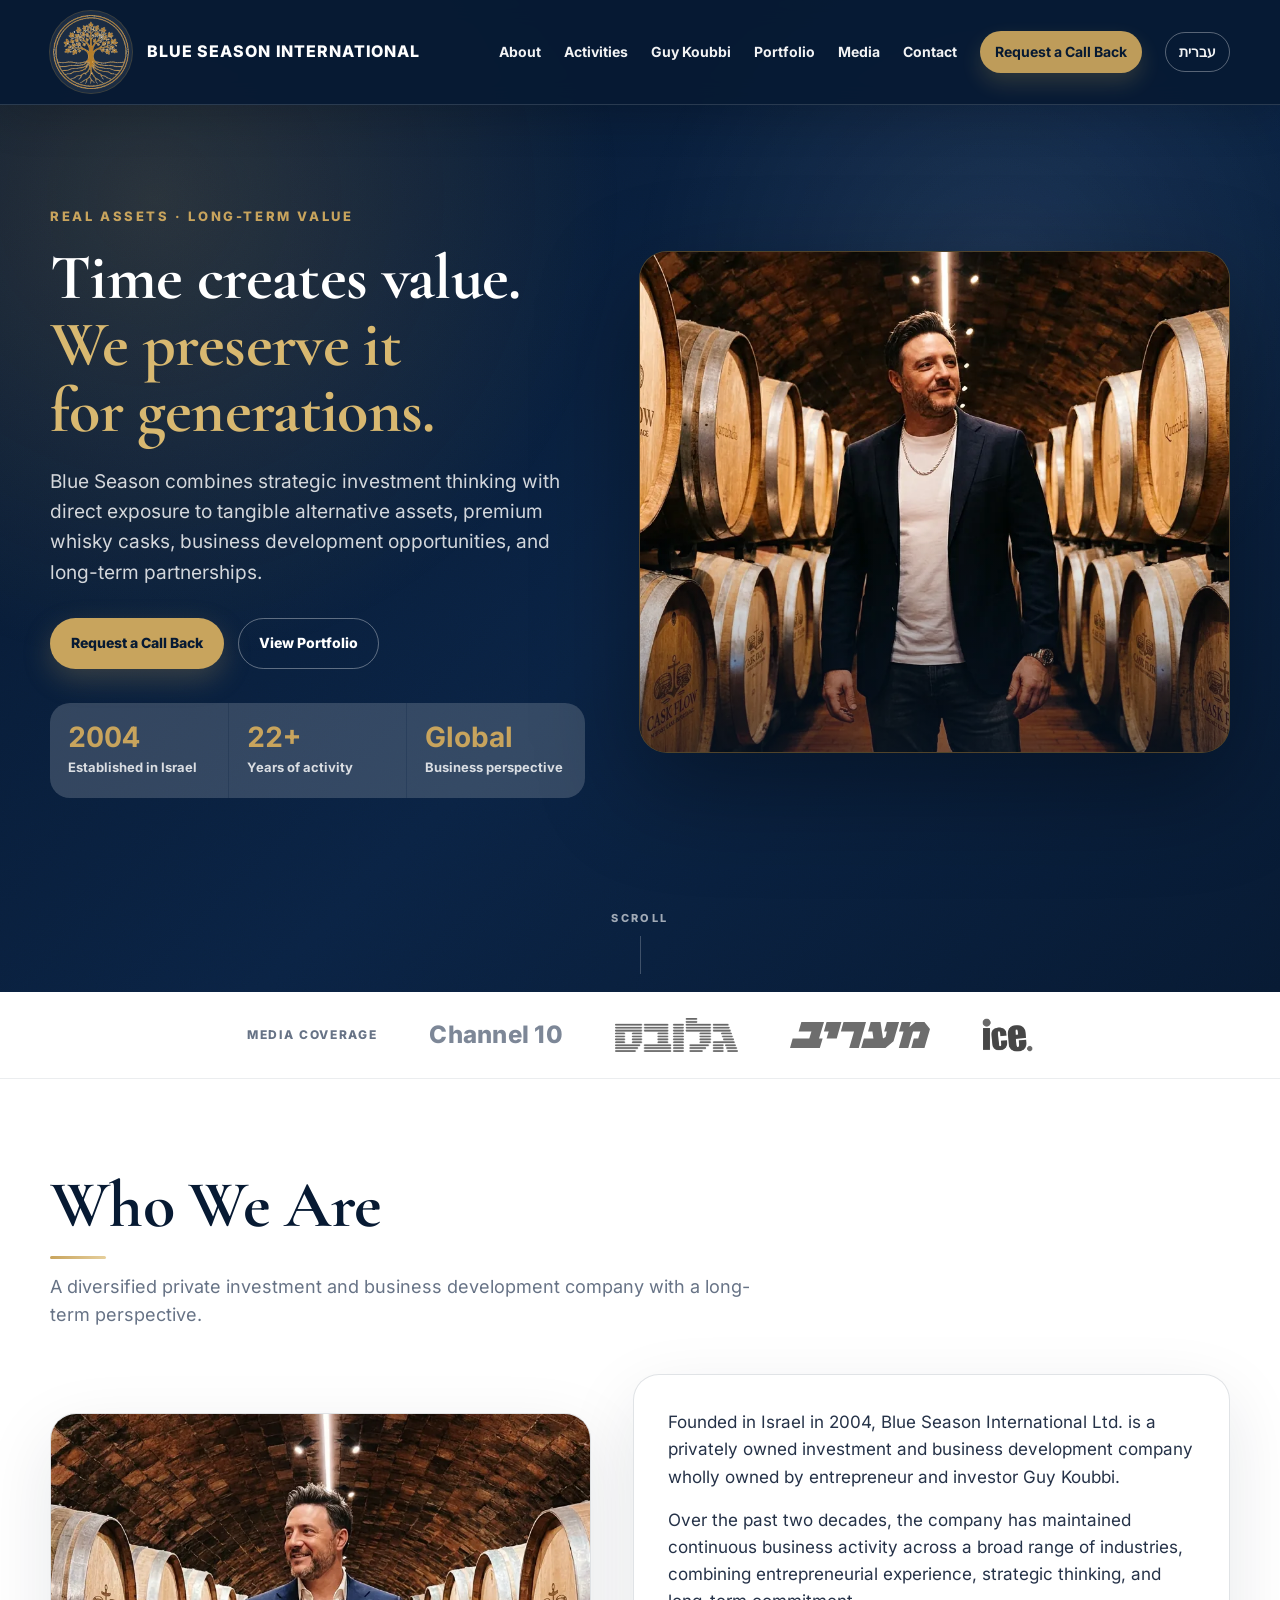
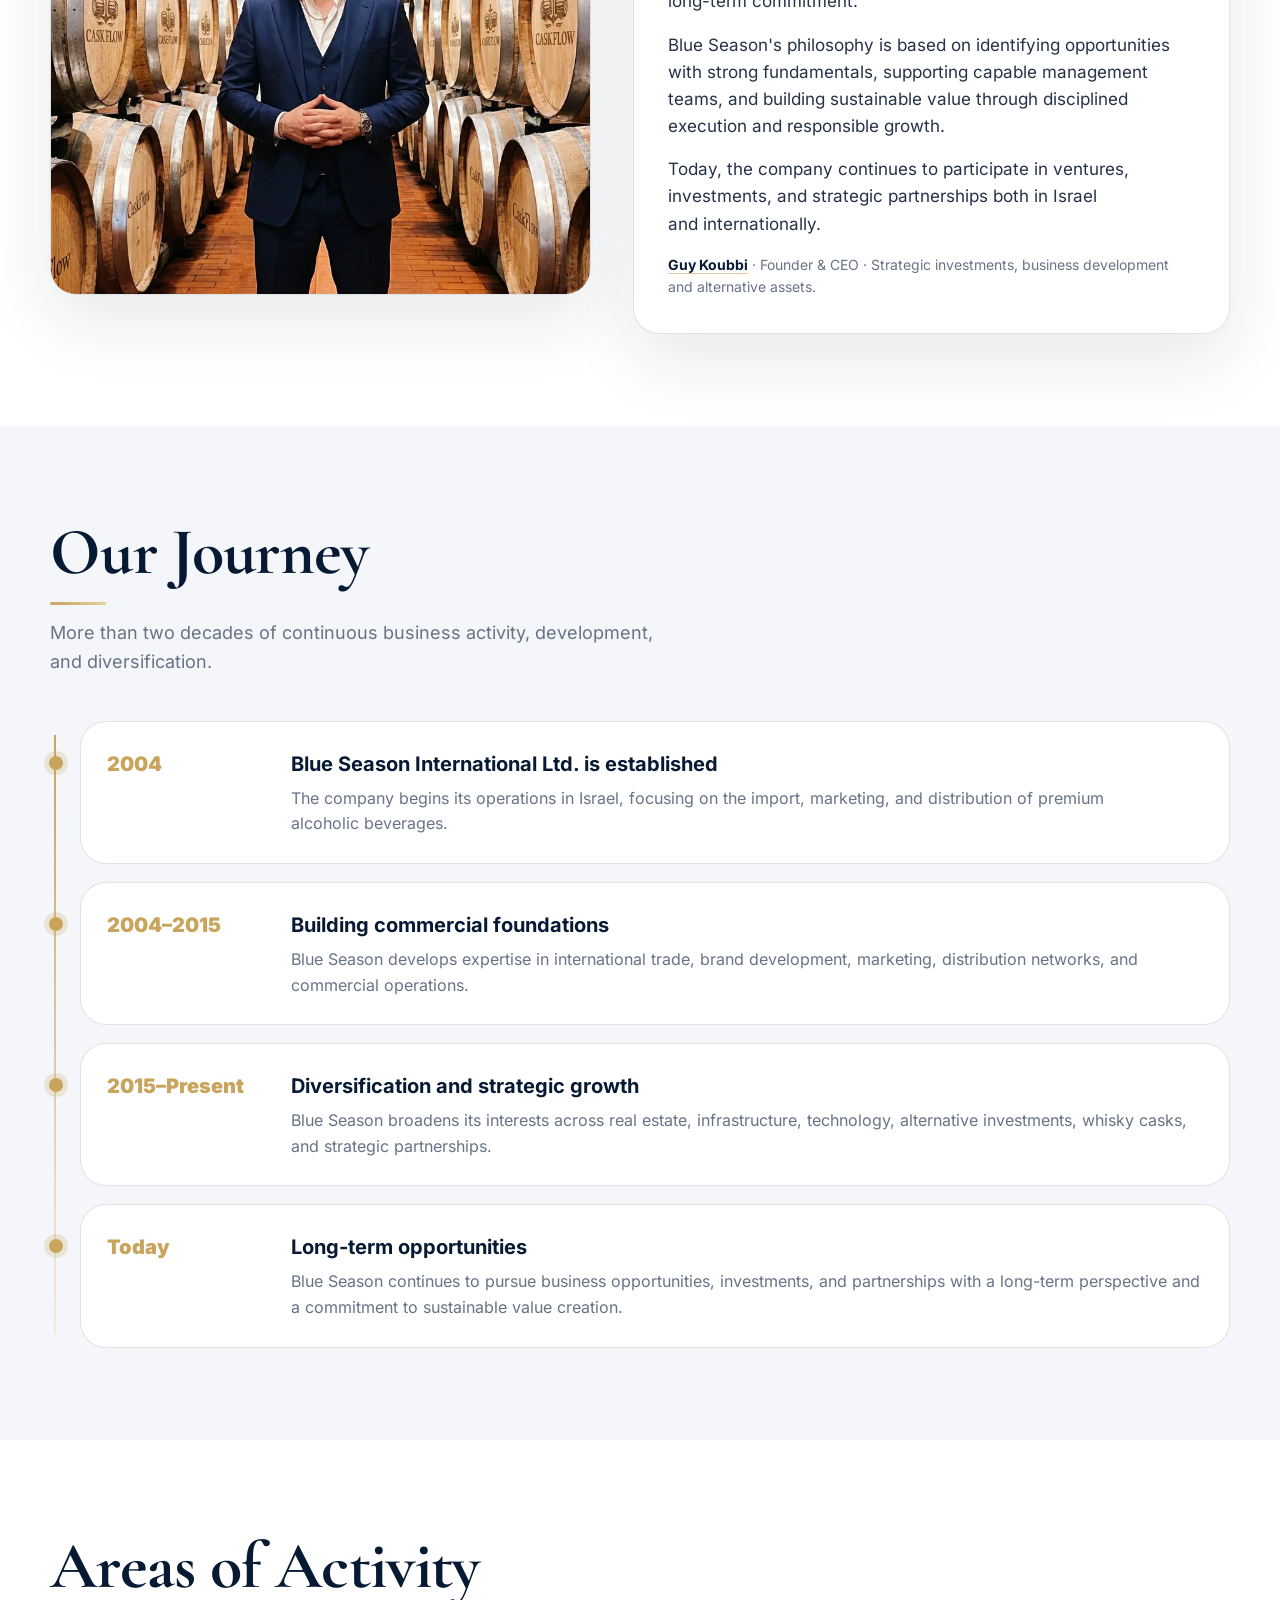
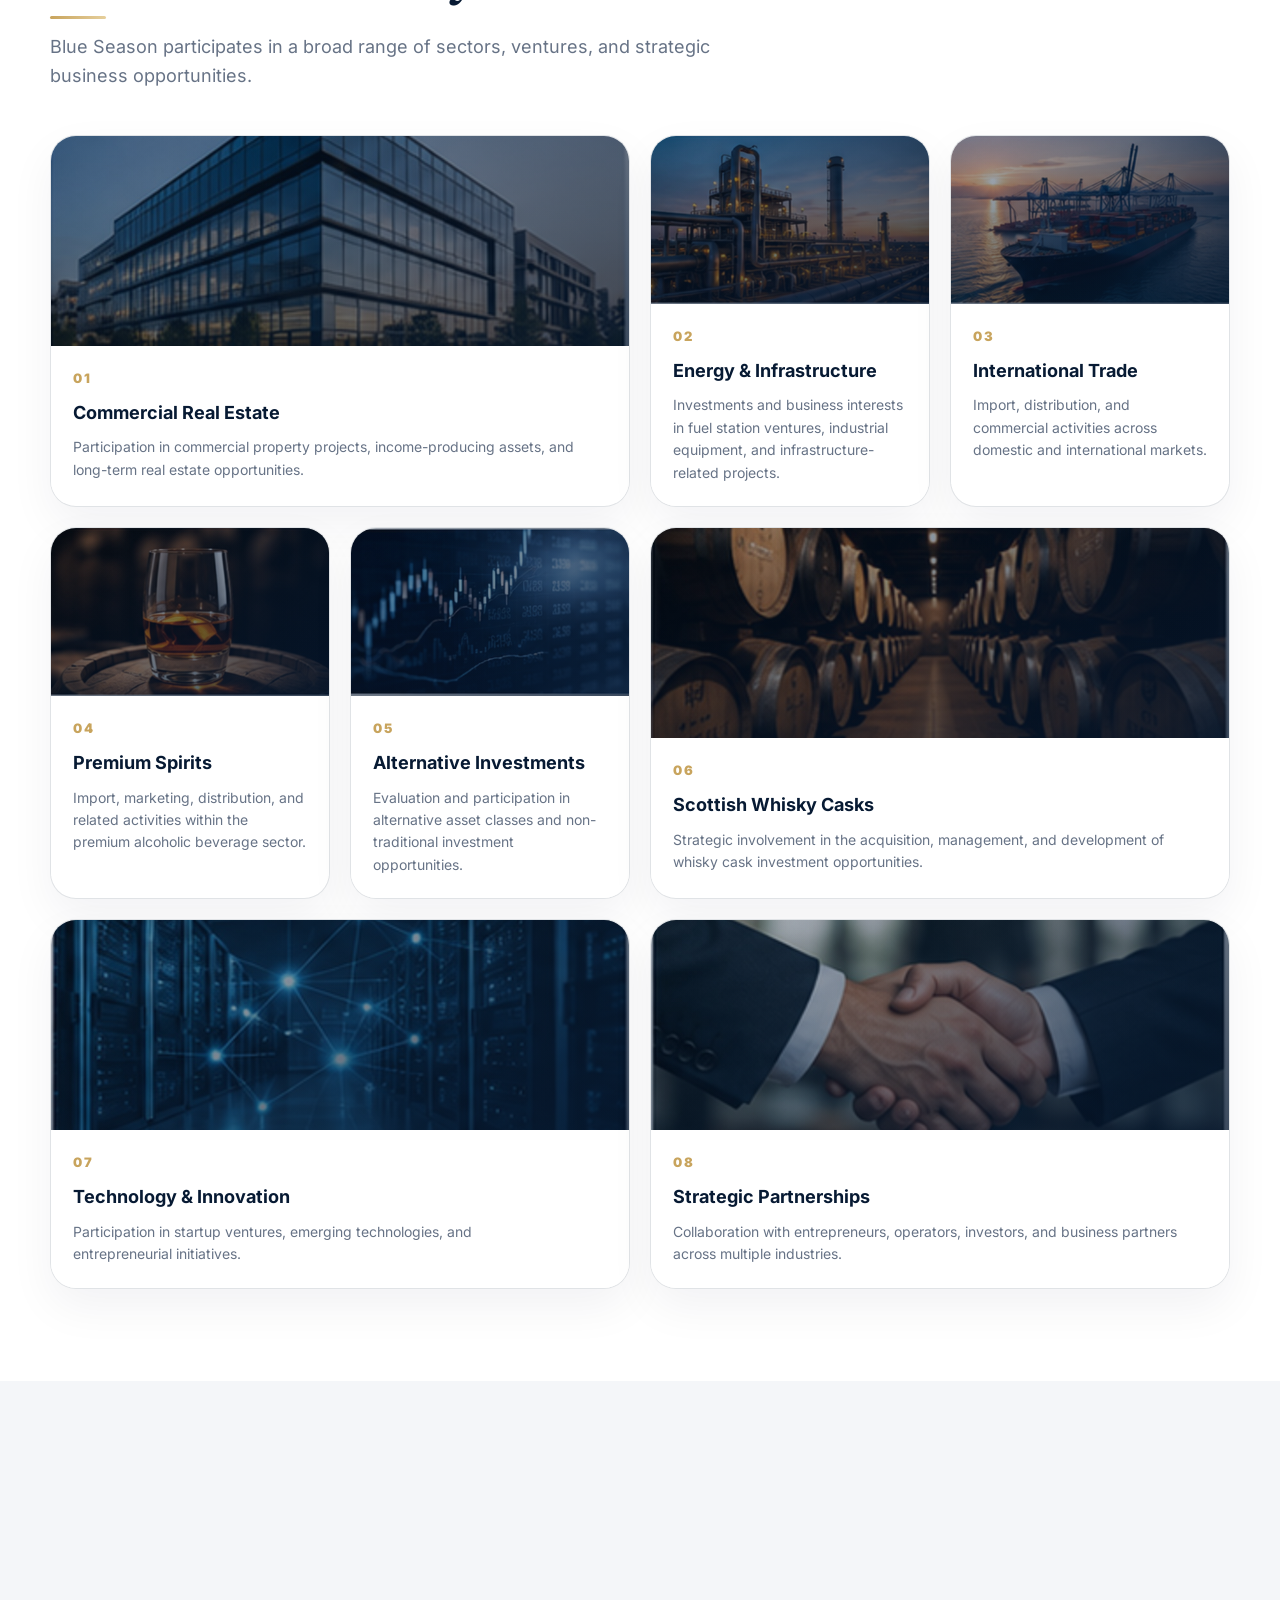
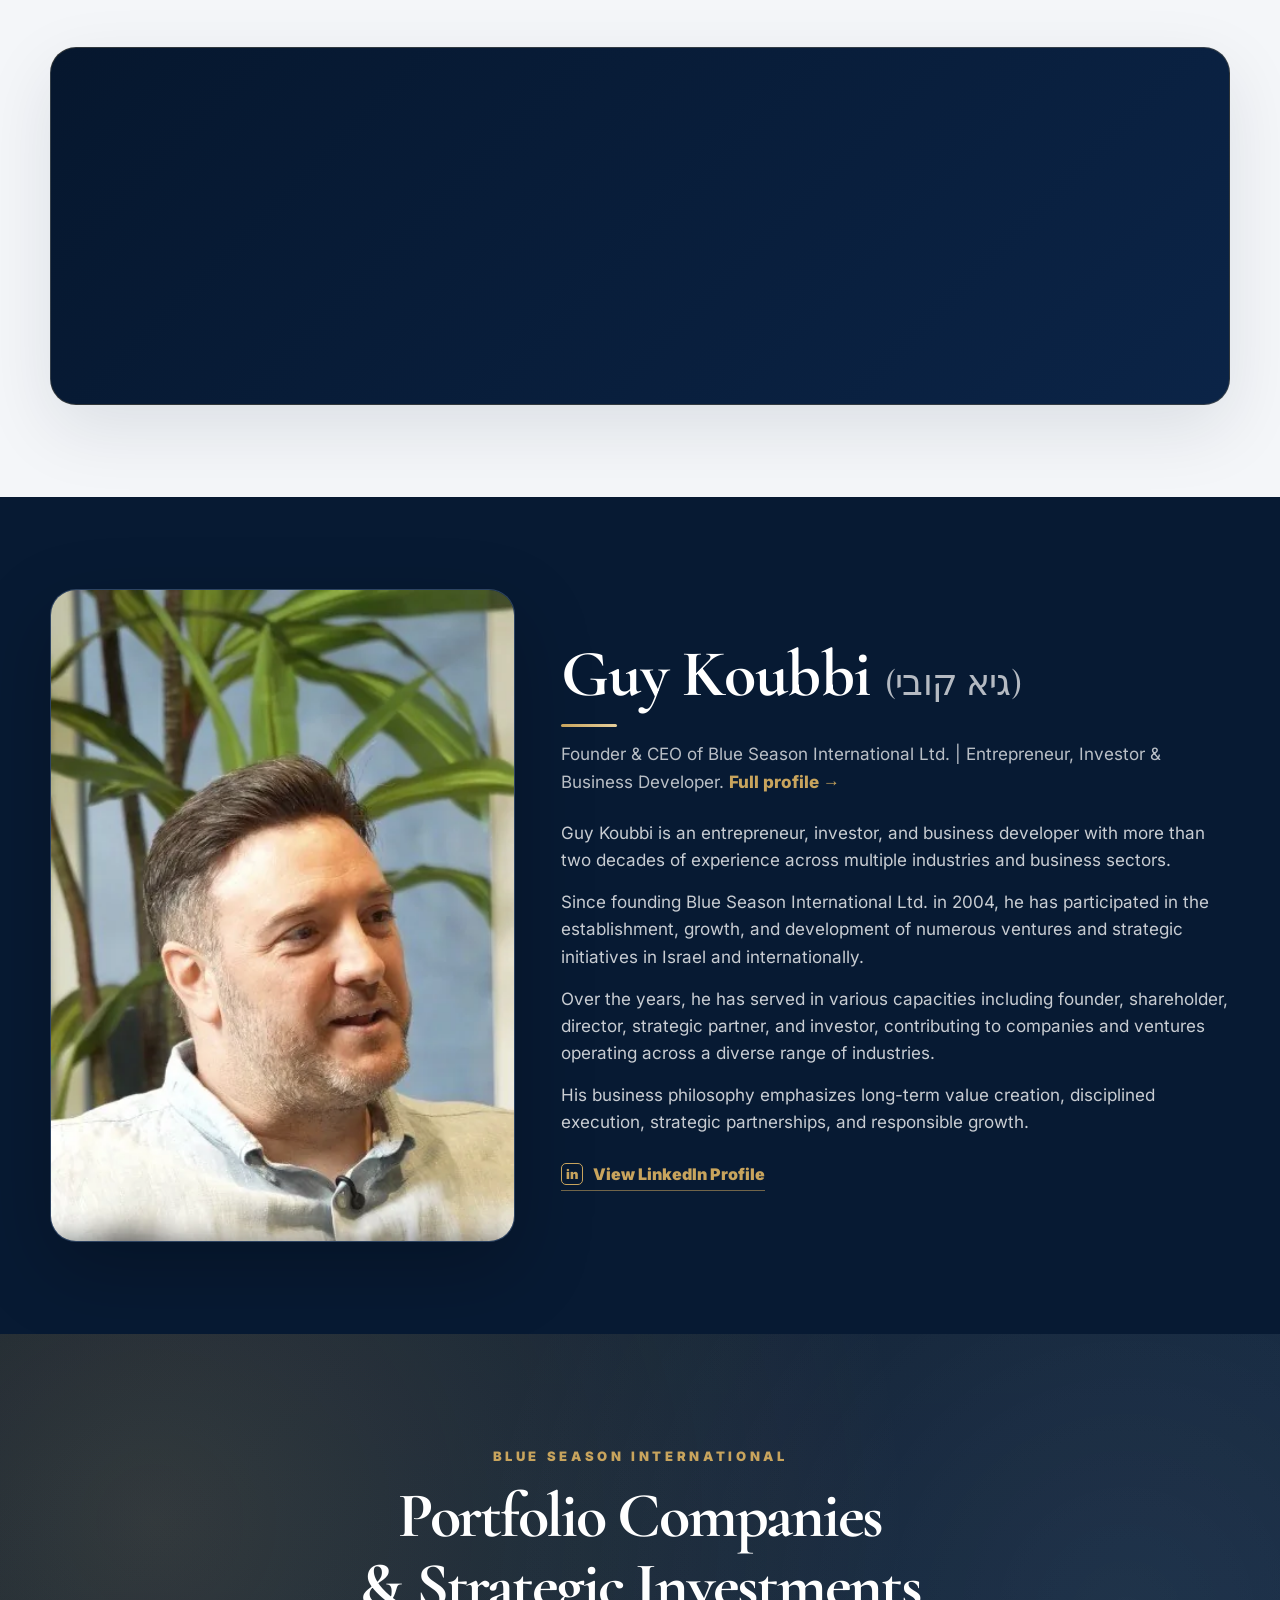
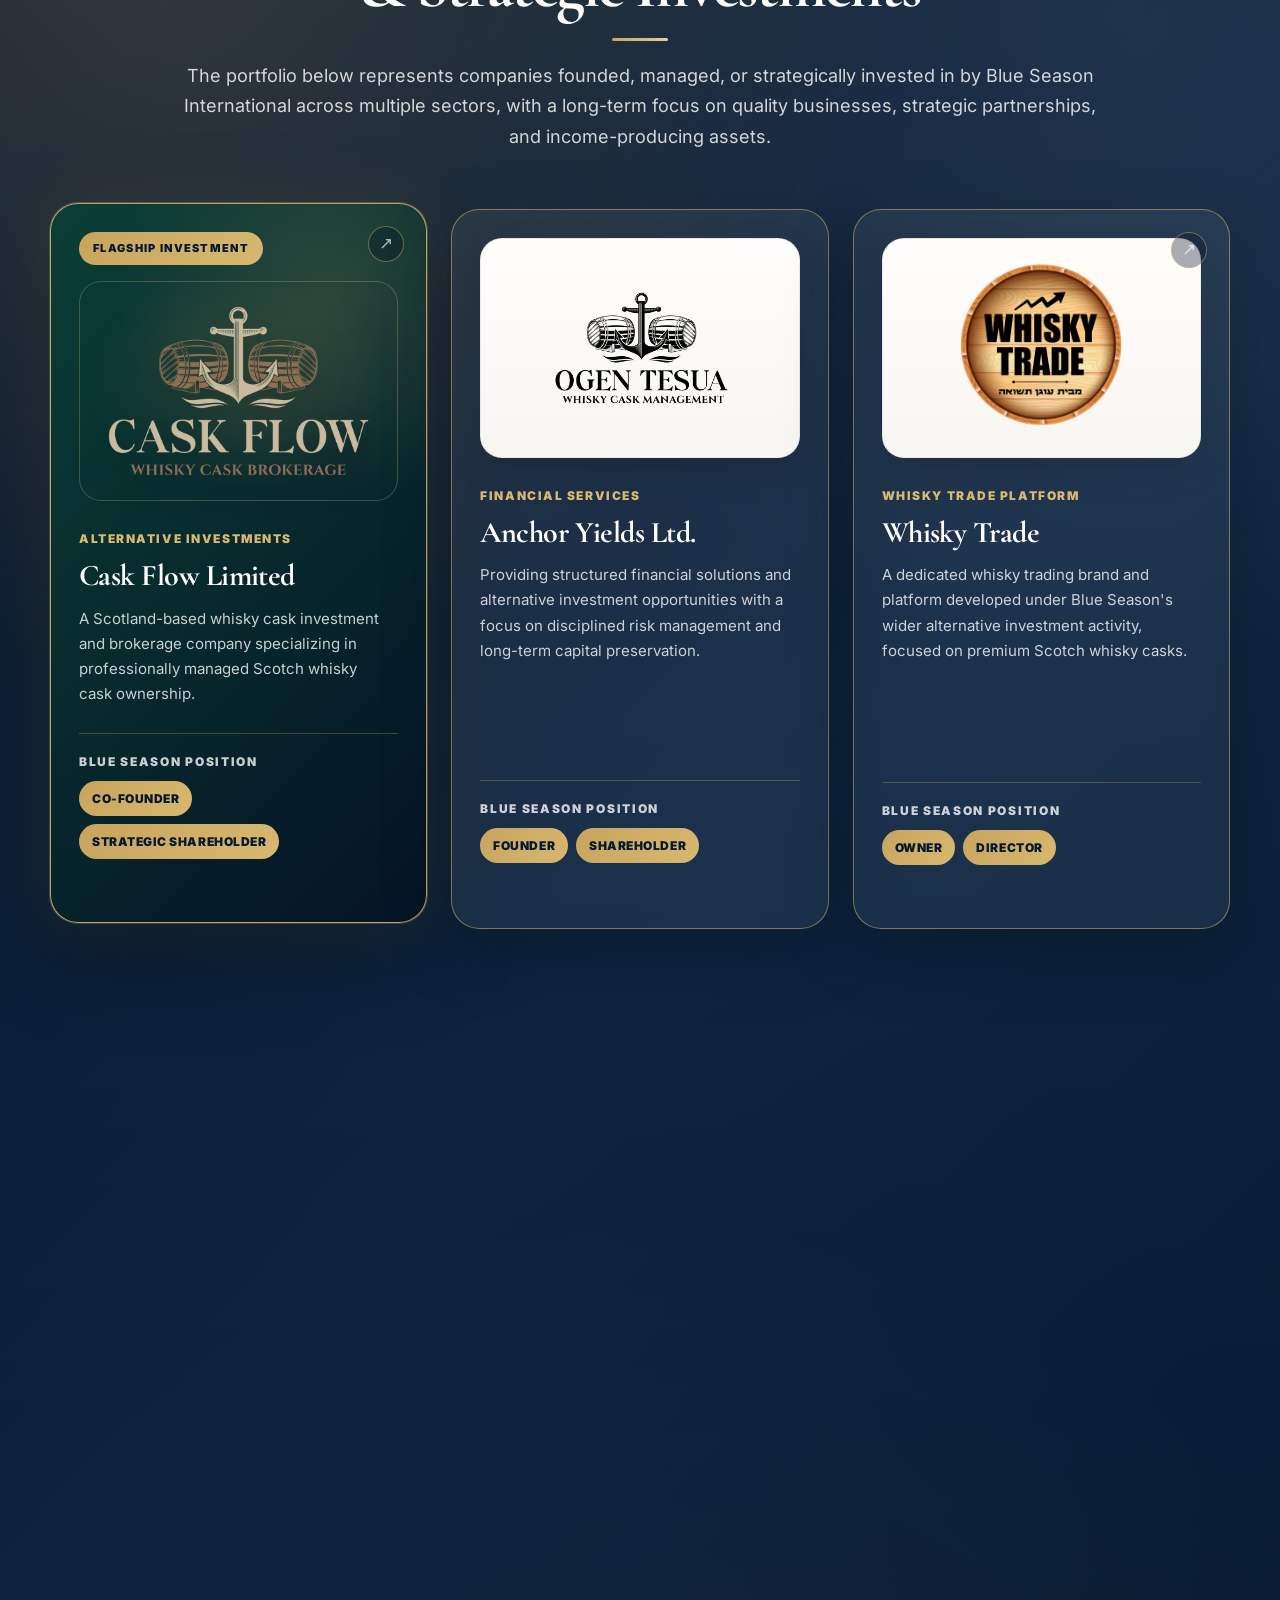
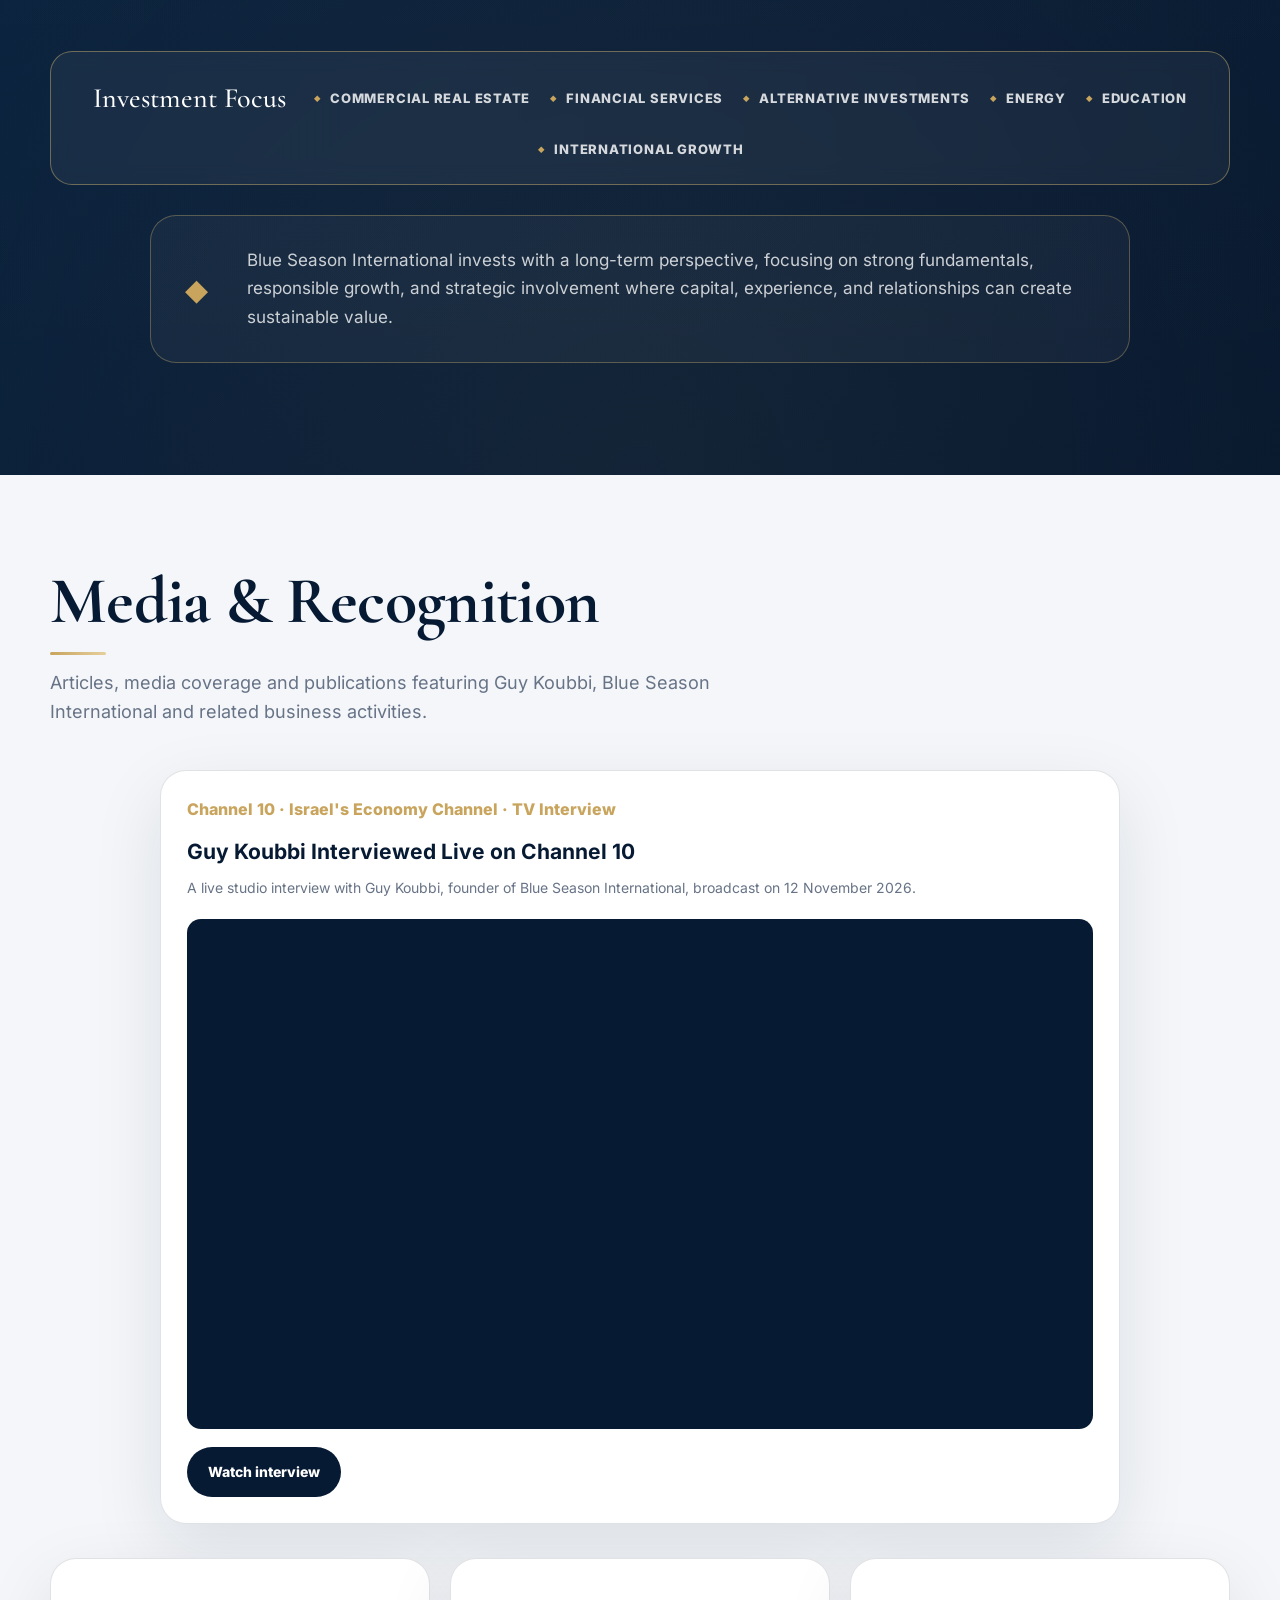
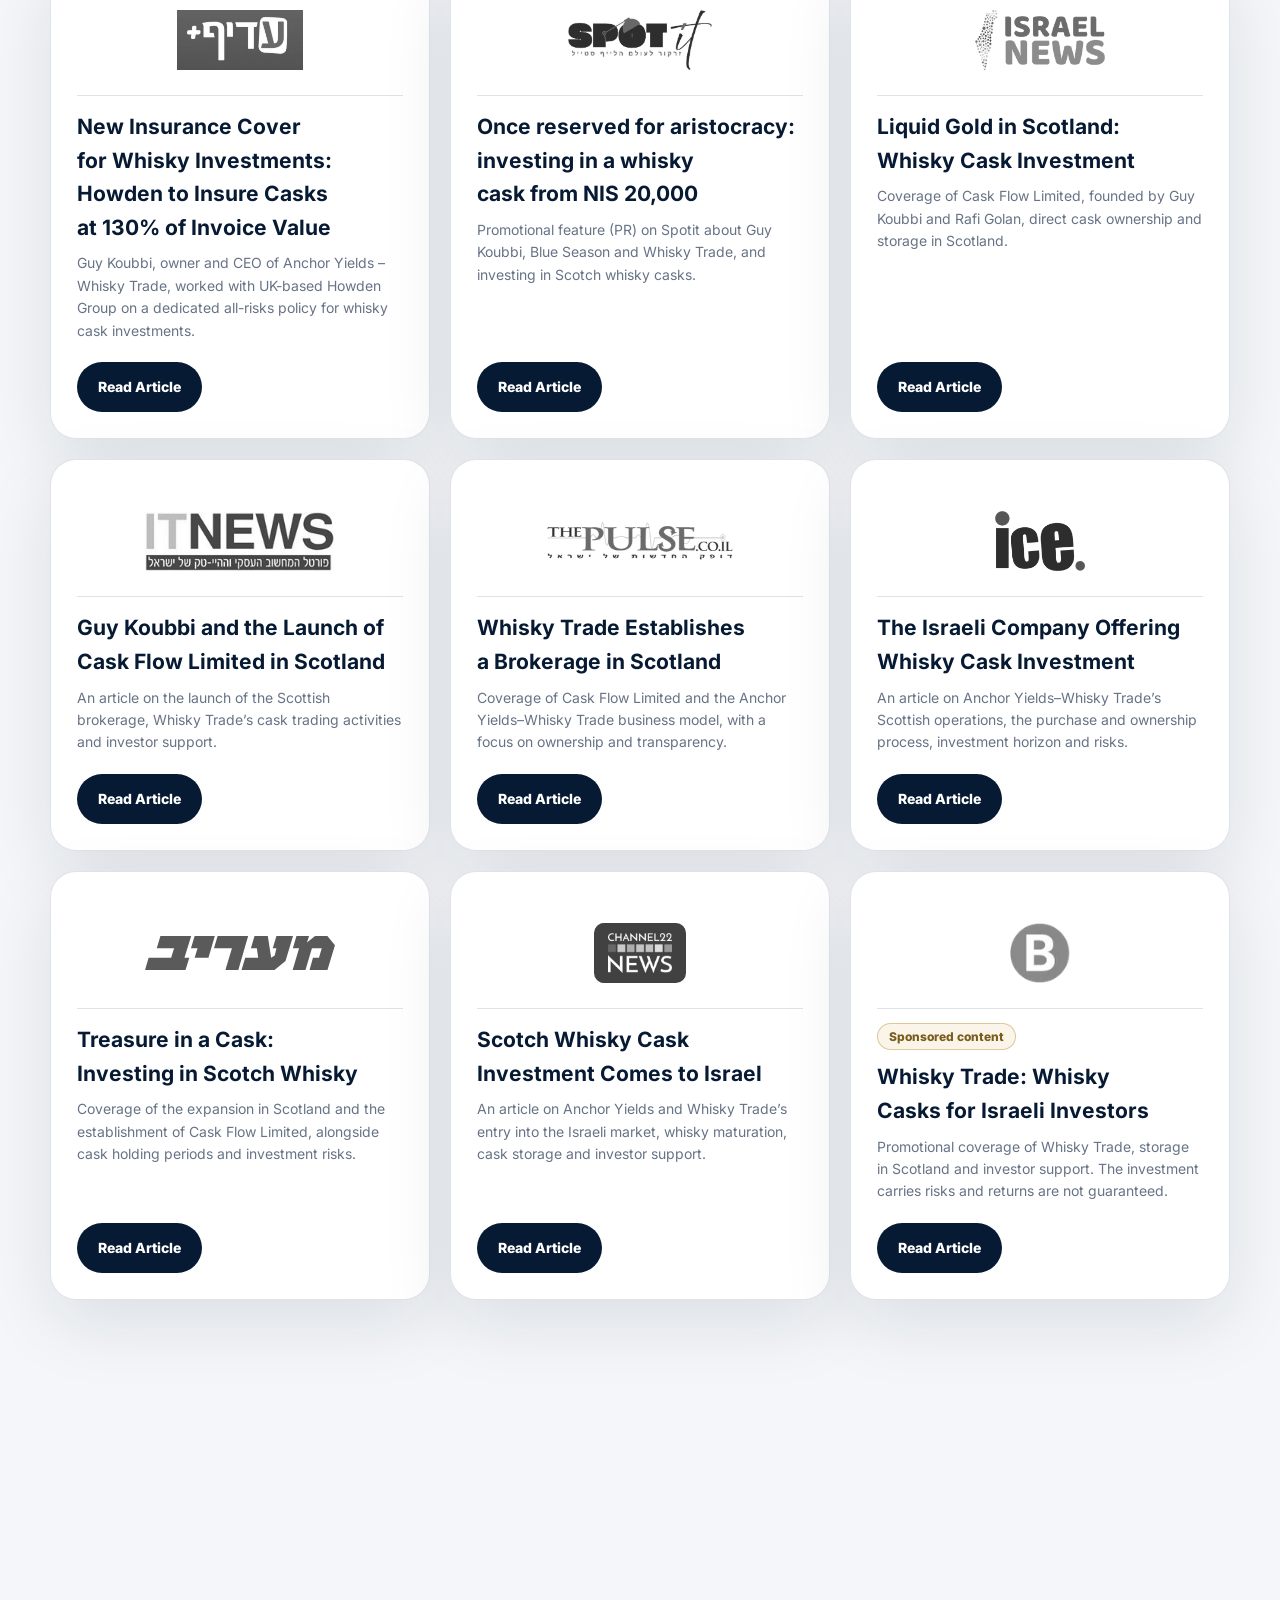
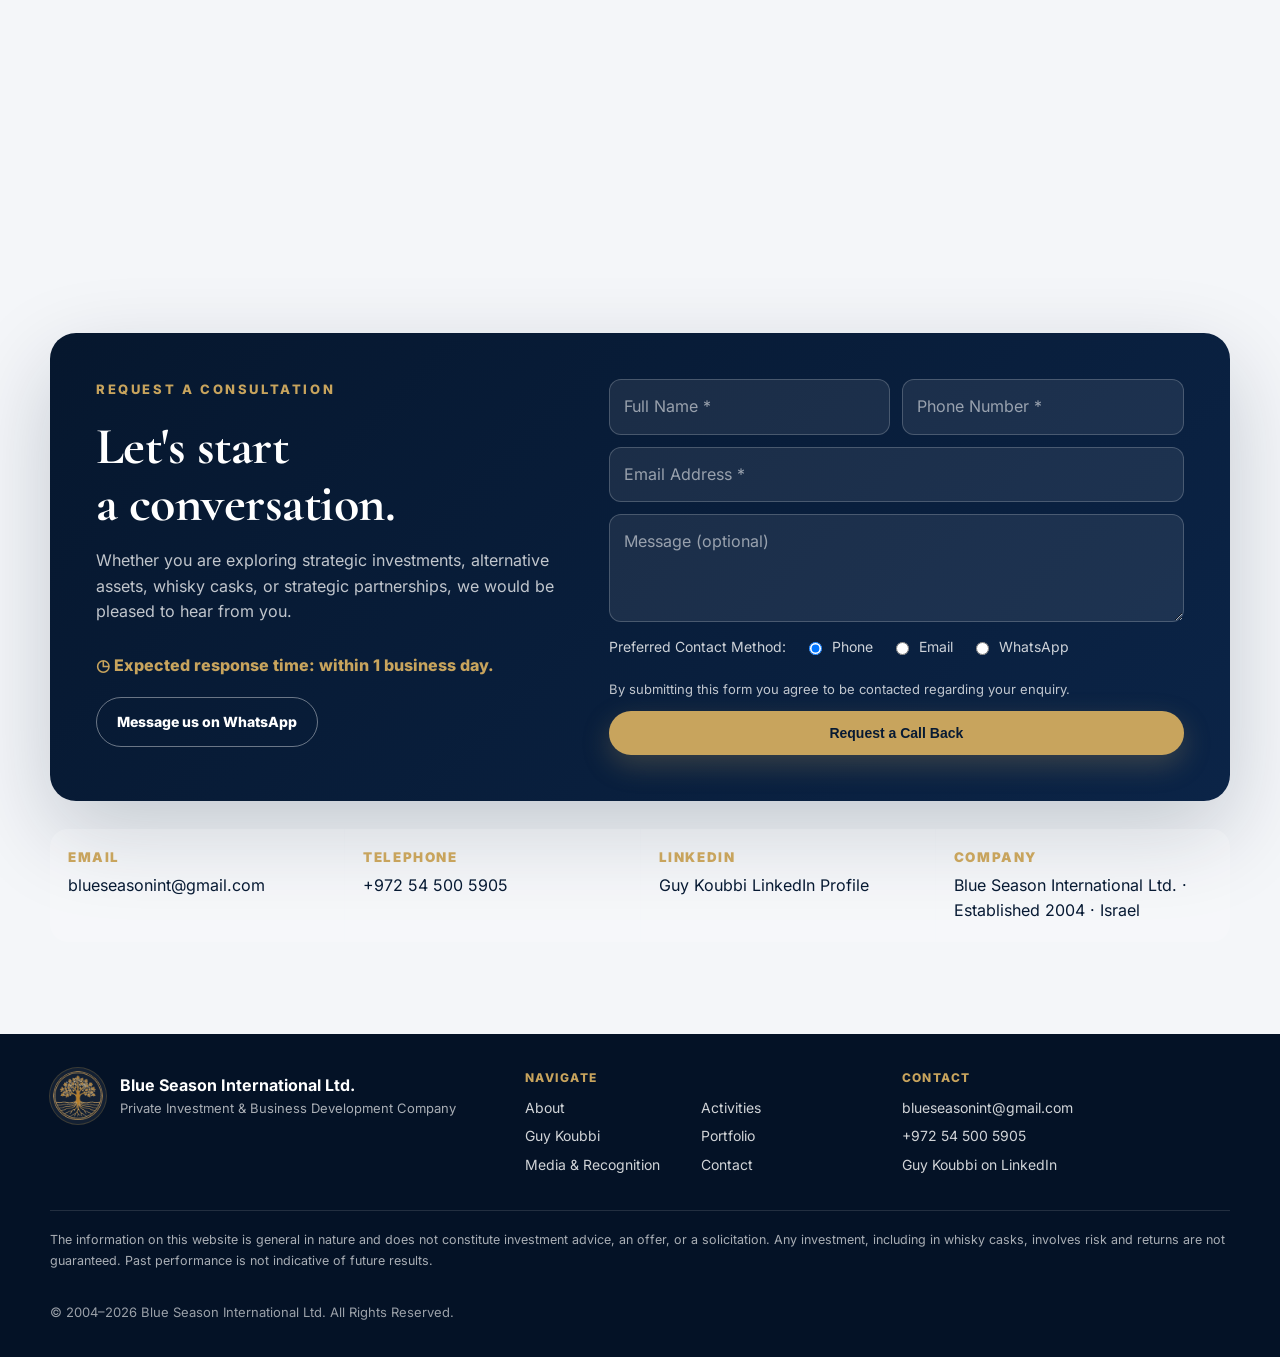
==== commit c332d75a: "Add Channel 10 to the press strip on both homepages Text wordmark (no logo asset on file) linking to" ====
--- a/index.html
+++ b/index.html
@@ -812,7 +812,7 @@
       </div>
     <a class="scroll-cue" href="#about" aria-label="Scroll down"><span>Scroll</span><i></i></a></section>
 
-    <div class="press-strip"><div class="container"><span class="press-strip-label">Media coverage</span><a href="https://www.globes.co.il/news/article.aspx?did=1000011947" target="_blank" rel="noopener noreferrer" aria-label="Globes"><img src="assets/media/strip-globes.webp" alt="Globes" width="360" height="99" loading="lazy" decoding="async"></a><a href="https://www.maariv.co.il/economy/israel/article-1379315" target="_blank" rel="noopener noreferrer" aria-label="Maariv"><img src="assets/media/maariv.svg" alt="Maariv" width="99" height="18" loading="lazy" decoding="async"></a><a href="https://www.ice.co.il/finance/news/article/1134398" target="_blank" rel="noopener noreferrer" aria-label="ice"><img src="assets/media/strip-ice.webp" alt="ice" width="352" height="236" loading="lazy" decoding="async"></a></div></div>
+    <div class="press-strip"><div class="container"><span class="press-strip-label">Media coverage</span><a class="press-strip-text" href="#media-preview" aria-label="Channel 10, Israel's Economy Channel: TV interview with Guy Koubbi"><span>Channel 10</span></a><a href="https://www.globes.co.il/news/article.aspx?did=1000011947" target="_blank" rel="noopener noreferrer" aria-label="Globes"><img src="assets/media/strip-globes.webp" alt="Globes" width="360" height="99" loading="lazy" decoding="async"></a><a href="https://www.maariv.co.il/economy/israel/article-1379315" target="_blank" rel="noopener noreferrer" aria-label="Maariv"><img src="assets/media/maariv.svg" alt="Maariv" width="99" height="18" loading="lazy" decoding="async"></a><a href="https://www.ice.co.il/finance/news/article/1134398" target="_blank" rel="noopener noreferrer" aria-label="ice"><img src="assets/media/strip-ice.webp" alt="ice" width="352" height="236" loading="lazy" decoding="async"></a></div></div>
 <section id="about">
       <div class="container">
         <div class="section-head">
--- a/assets/site-fixes.css
+++ b/assets/site-fixes.css
@@ -403,3 +403,9 @@
 .publisher-logo-wrap { display: flex !important; align-items: center !important; justify-content: center !important; }
 .publisher-logo-wrap .publisher-logo { margin: 0 auto; object-position: center; }
 .publisher-logo-wrap { padding: 14px 0 !important; box-sizing: content-box; }
+
+/* Channel 10 interview: text wordmark in the press strip (no logo asset on file) */
+.press-strip .press-strip-text span { font-size: 24px; font-weight: 800; line-height: 1; letter-spacing: .01em; color: #677386; opacity: .85; transition: color .3s ease, opacity .3s ease; white-space: nowrap; }
+.press-strip a.press-strip-text:hover span, .press-strip a.press-strip-text:focus-visible span { color: #071a33; opacity: 1; }
+@media (hover: none) { .press-strip .press-strip-text span { color: #071a33; opacity: 1; } }
+@media (max-width: 620px) { .press-strip .press-strip-text span { font-size: 20px; } }
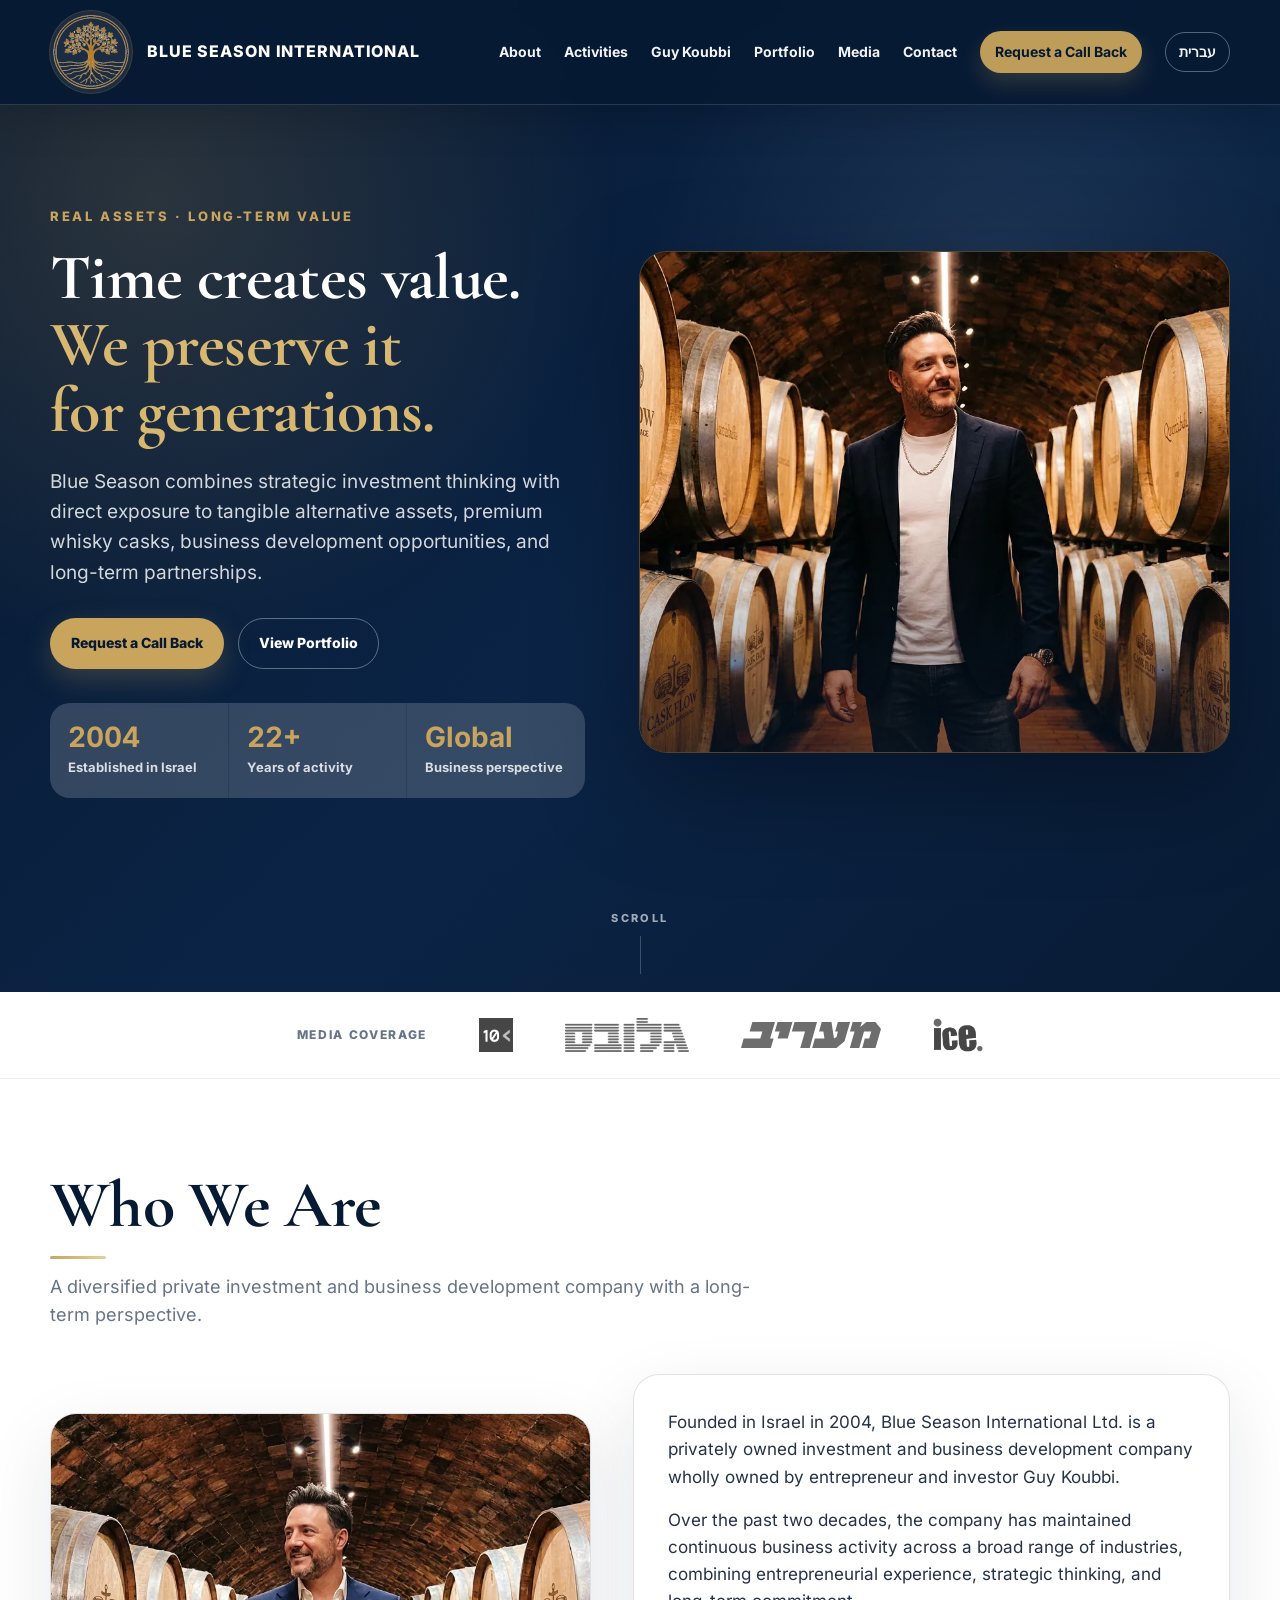
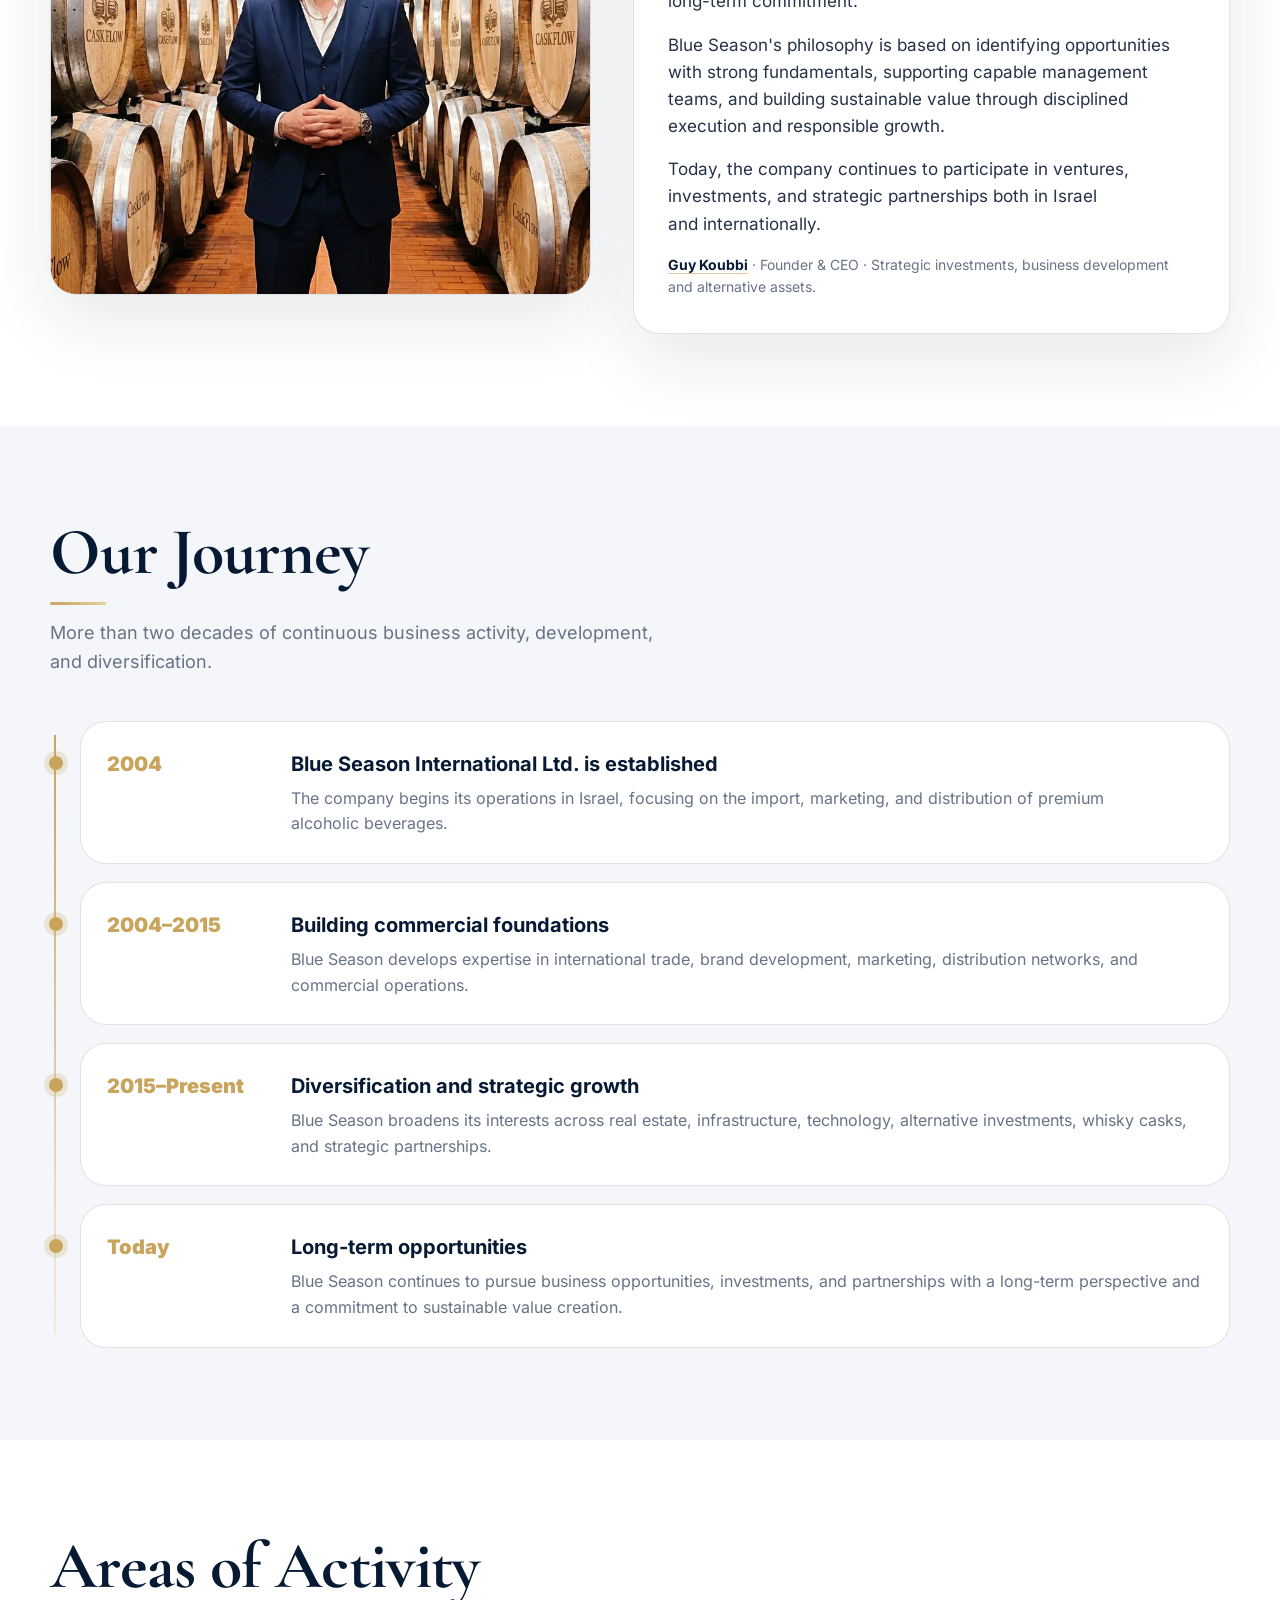
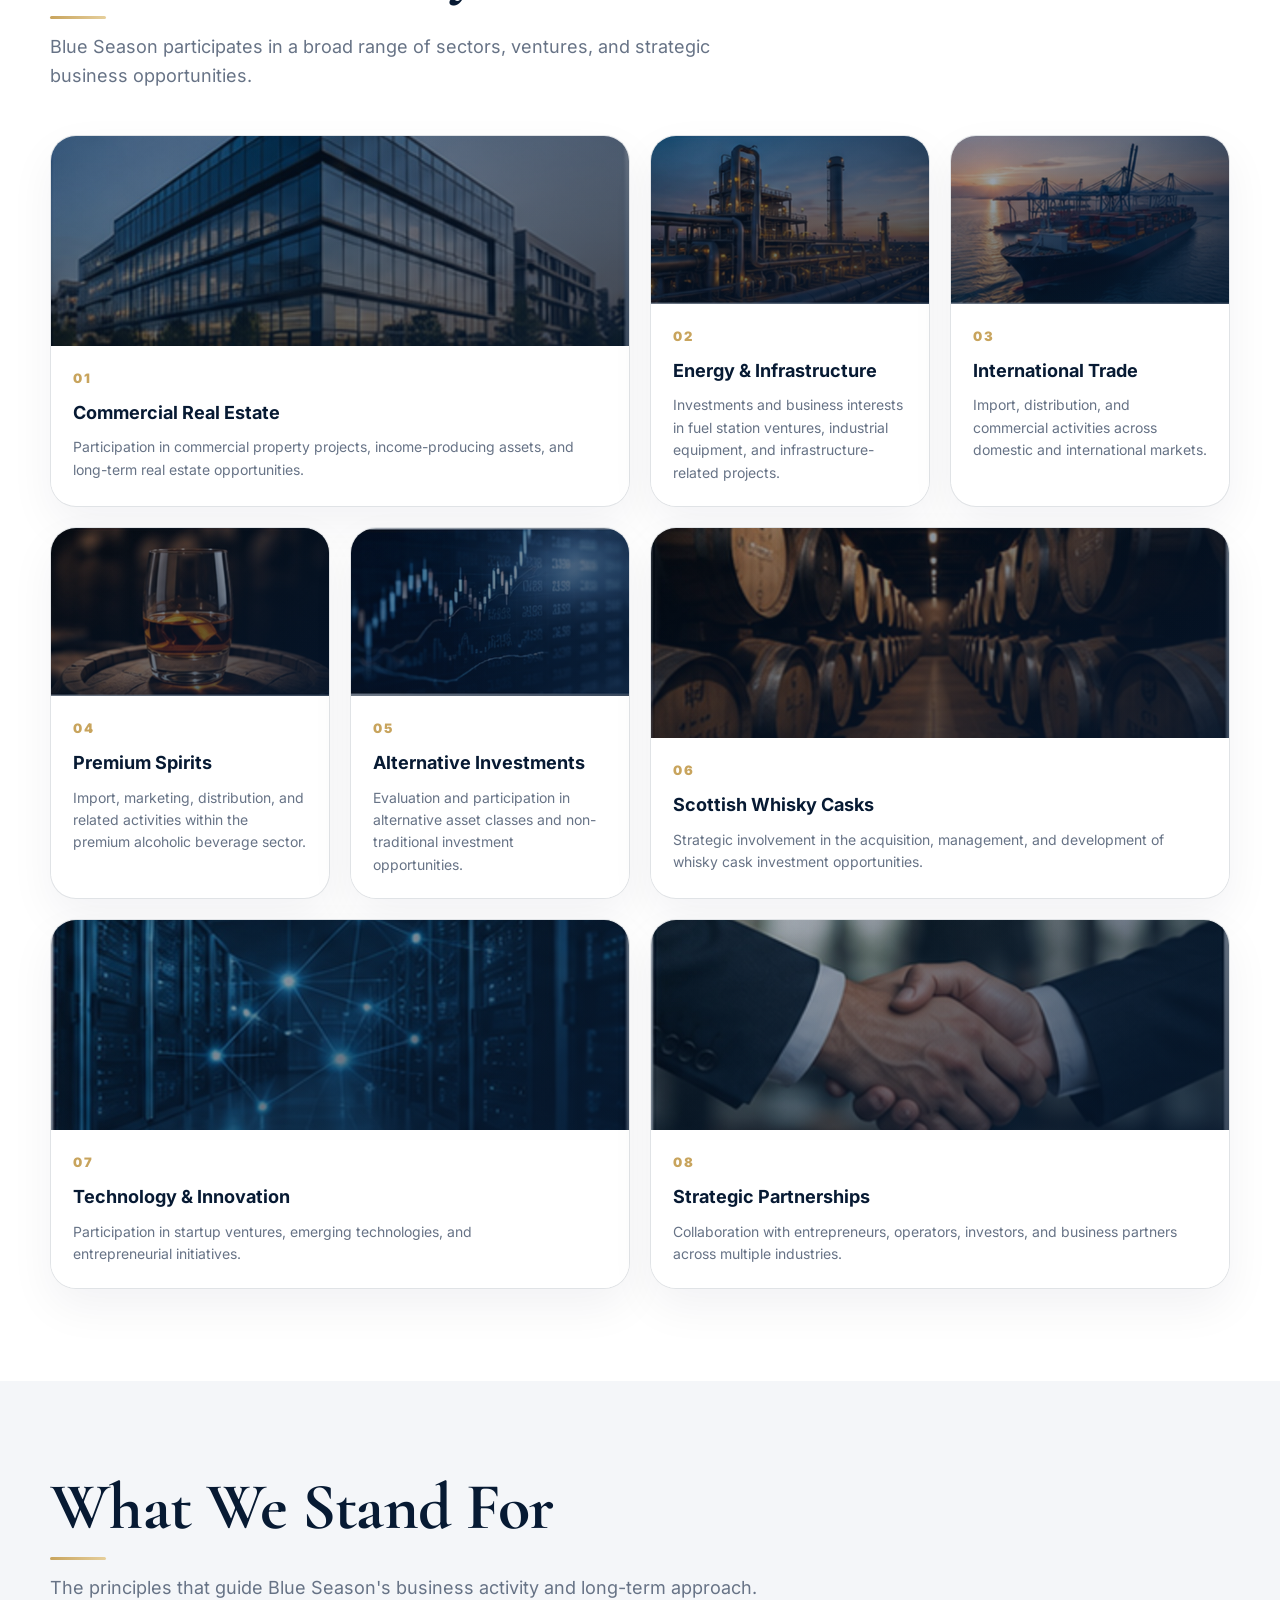
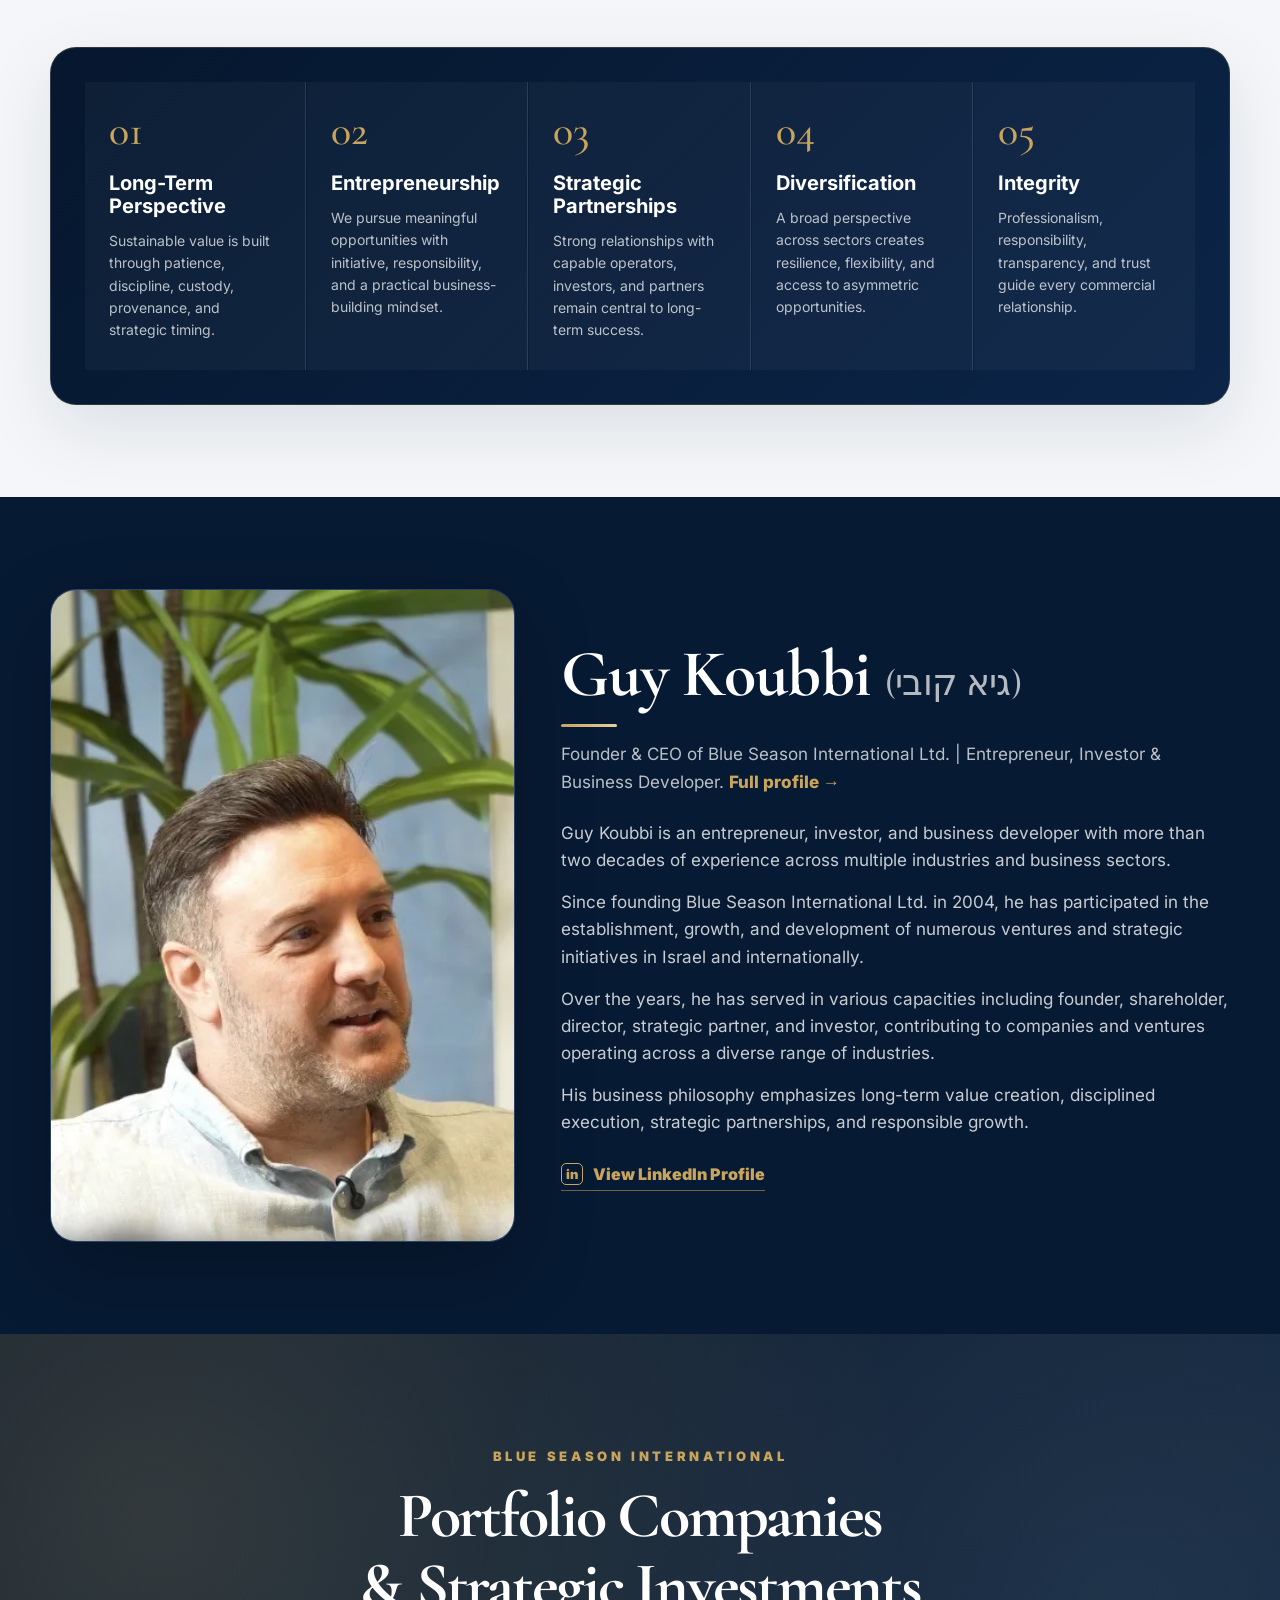
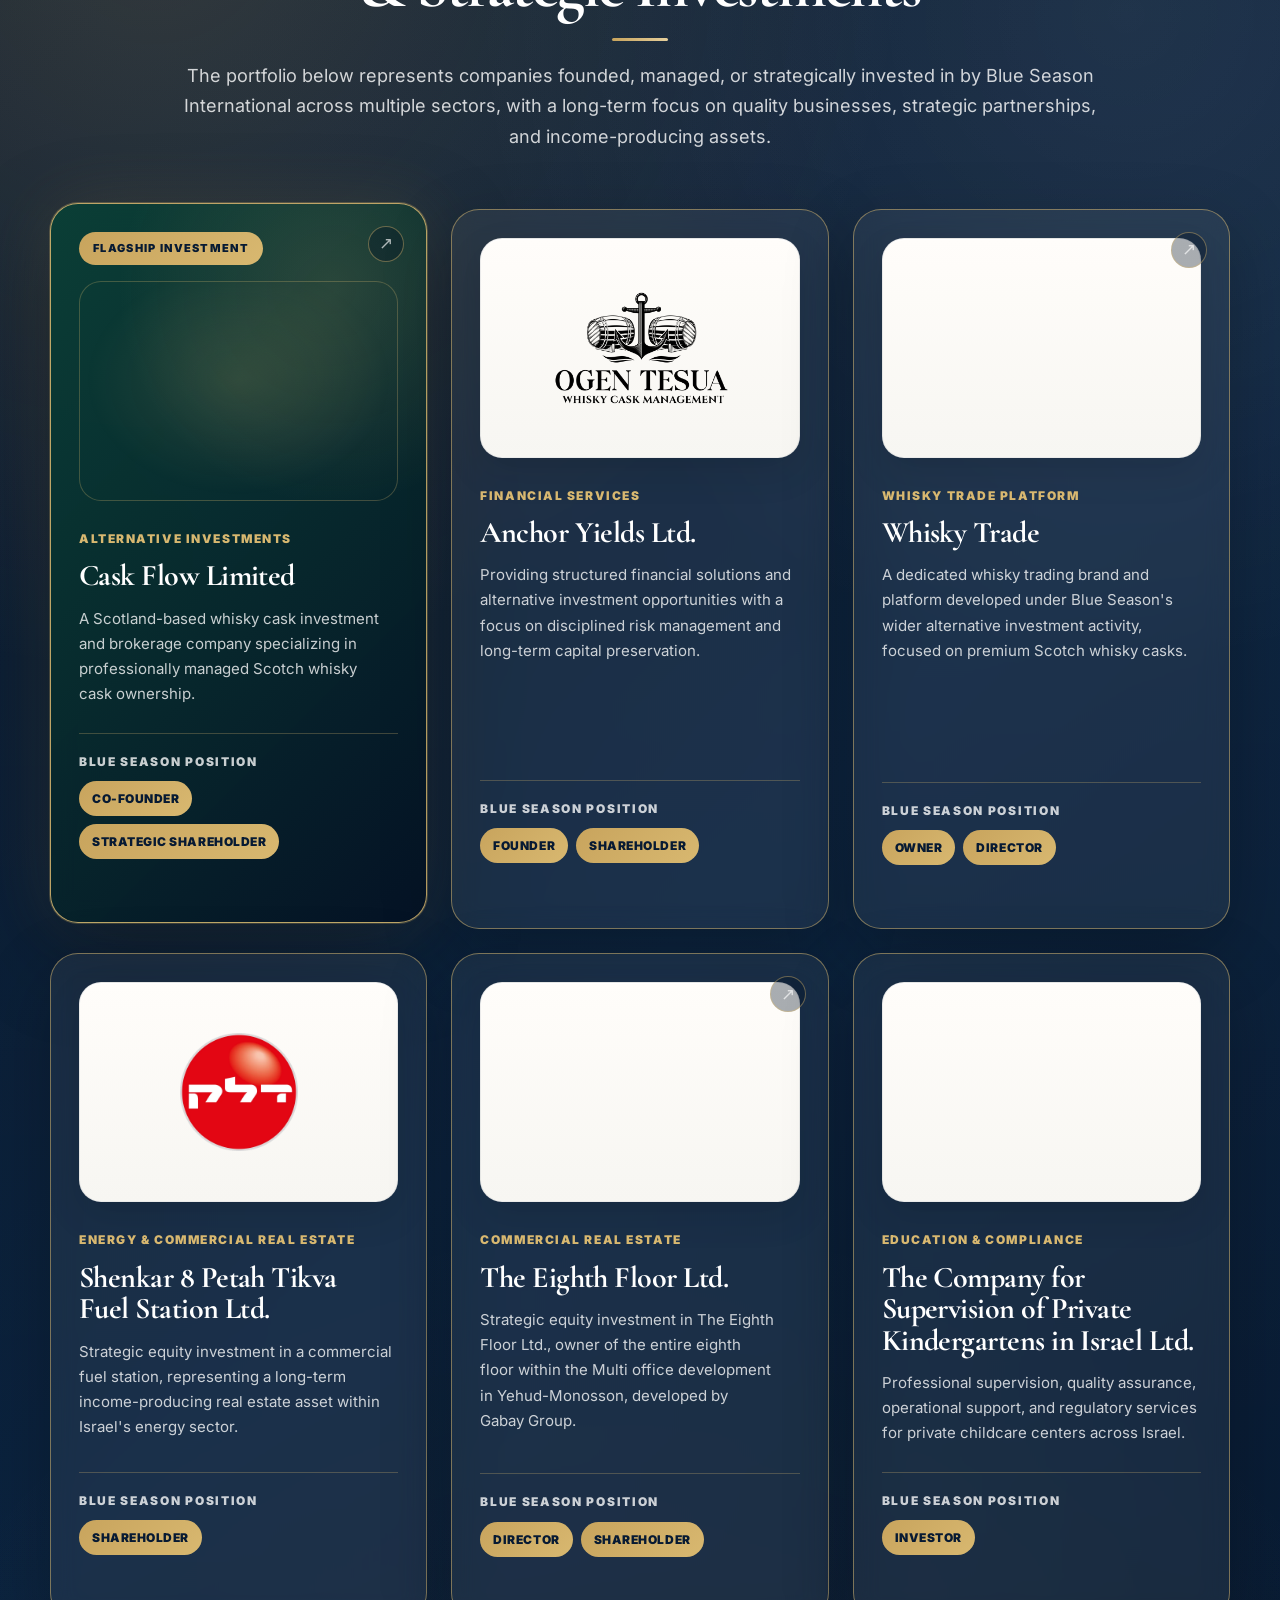
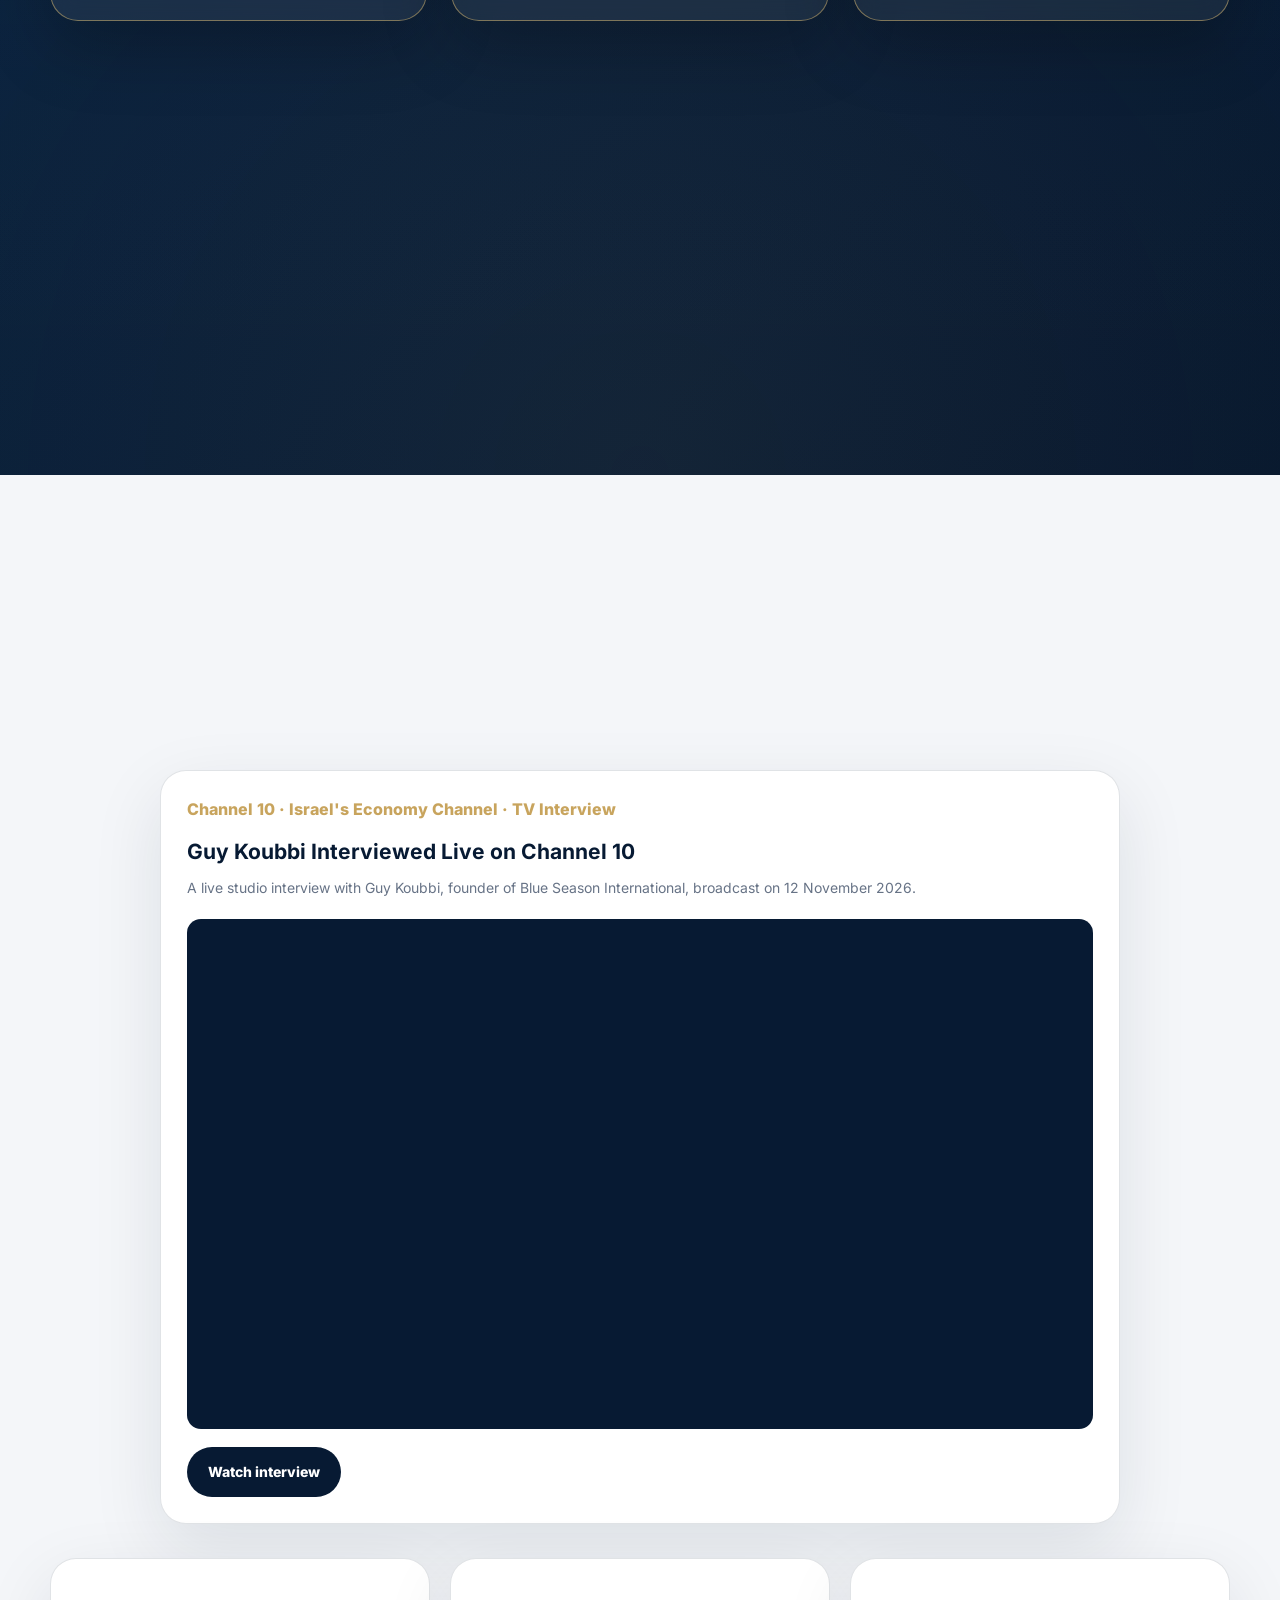
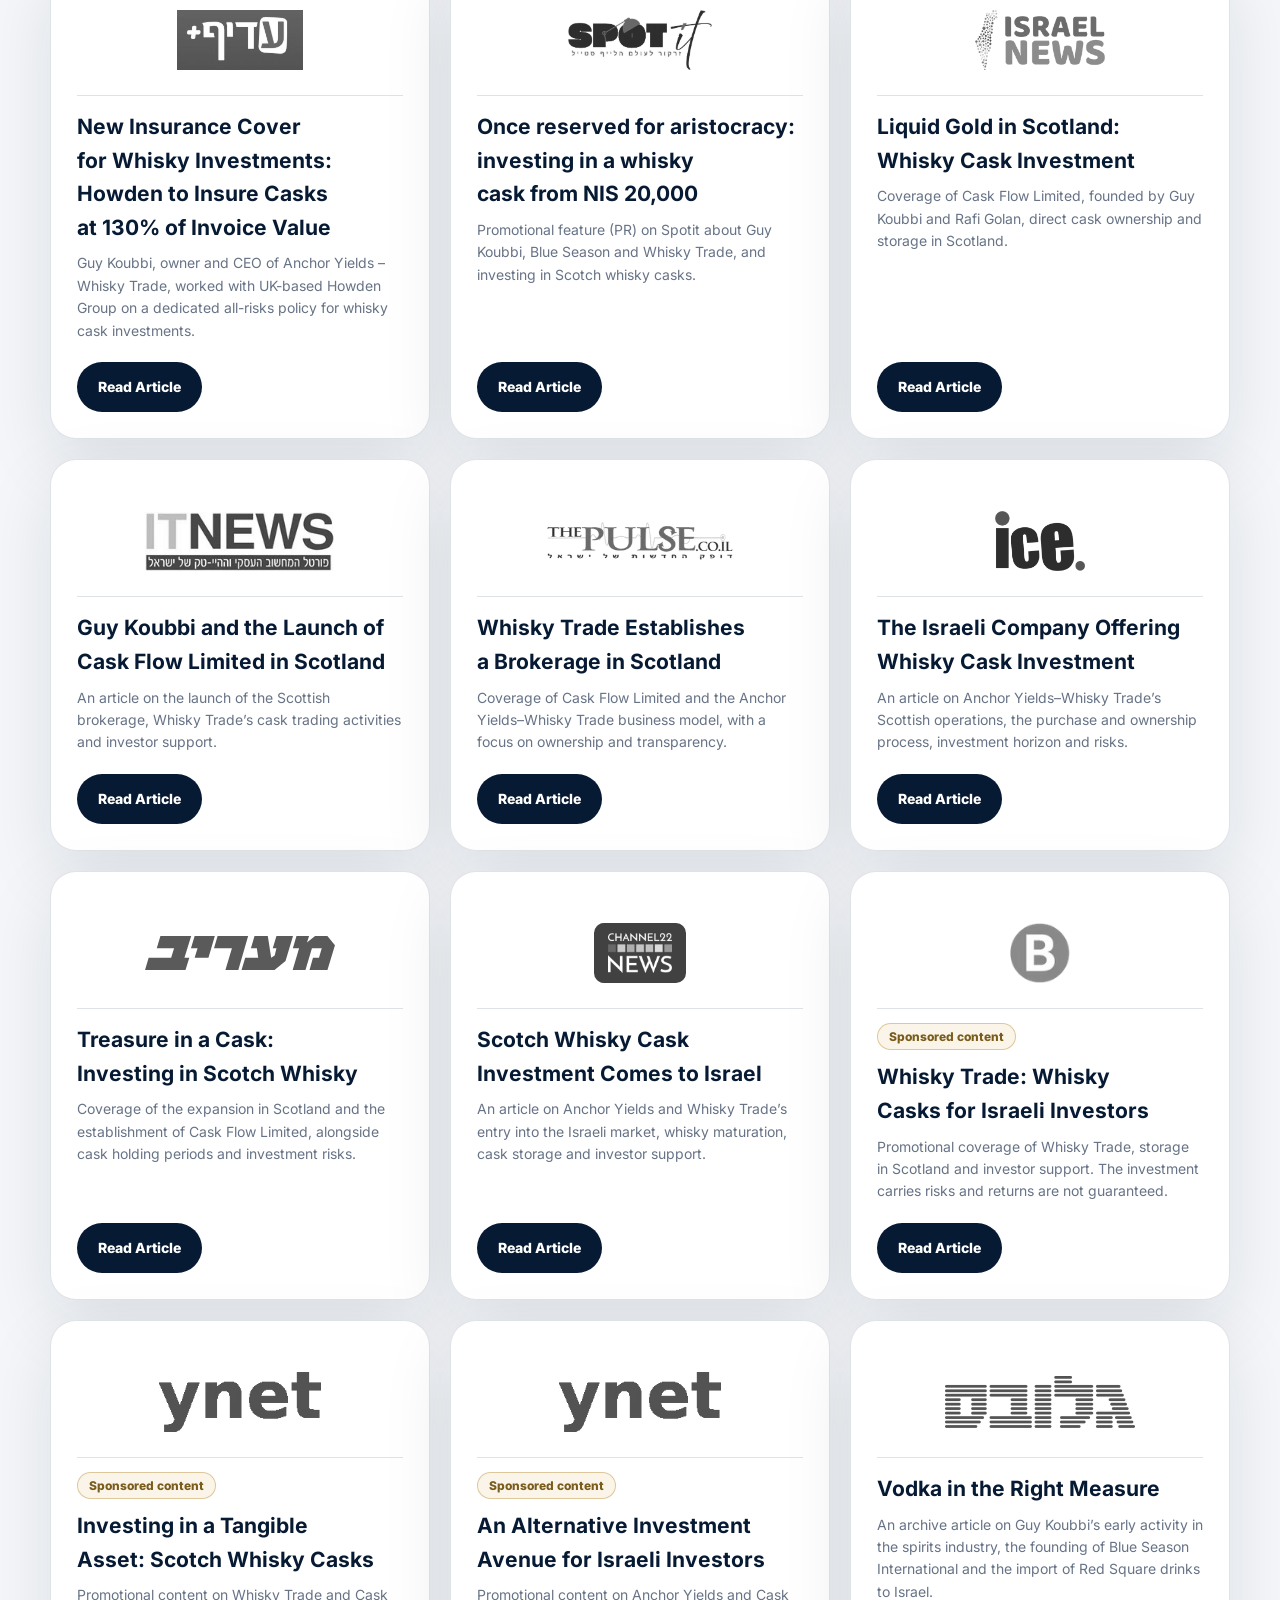
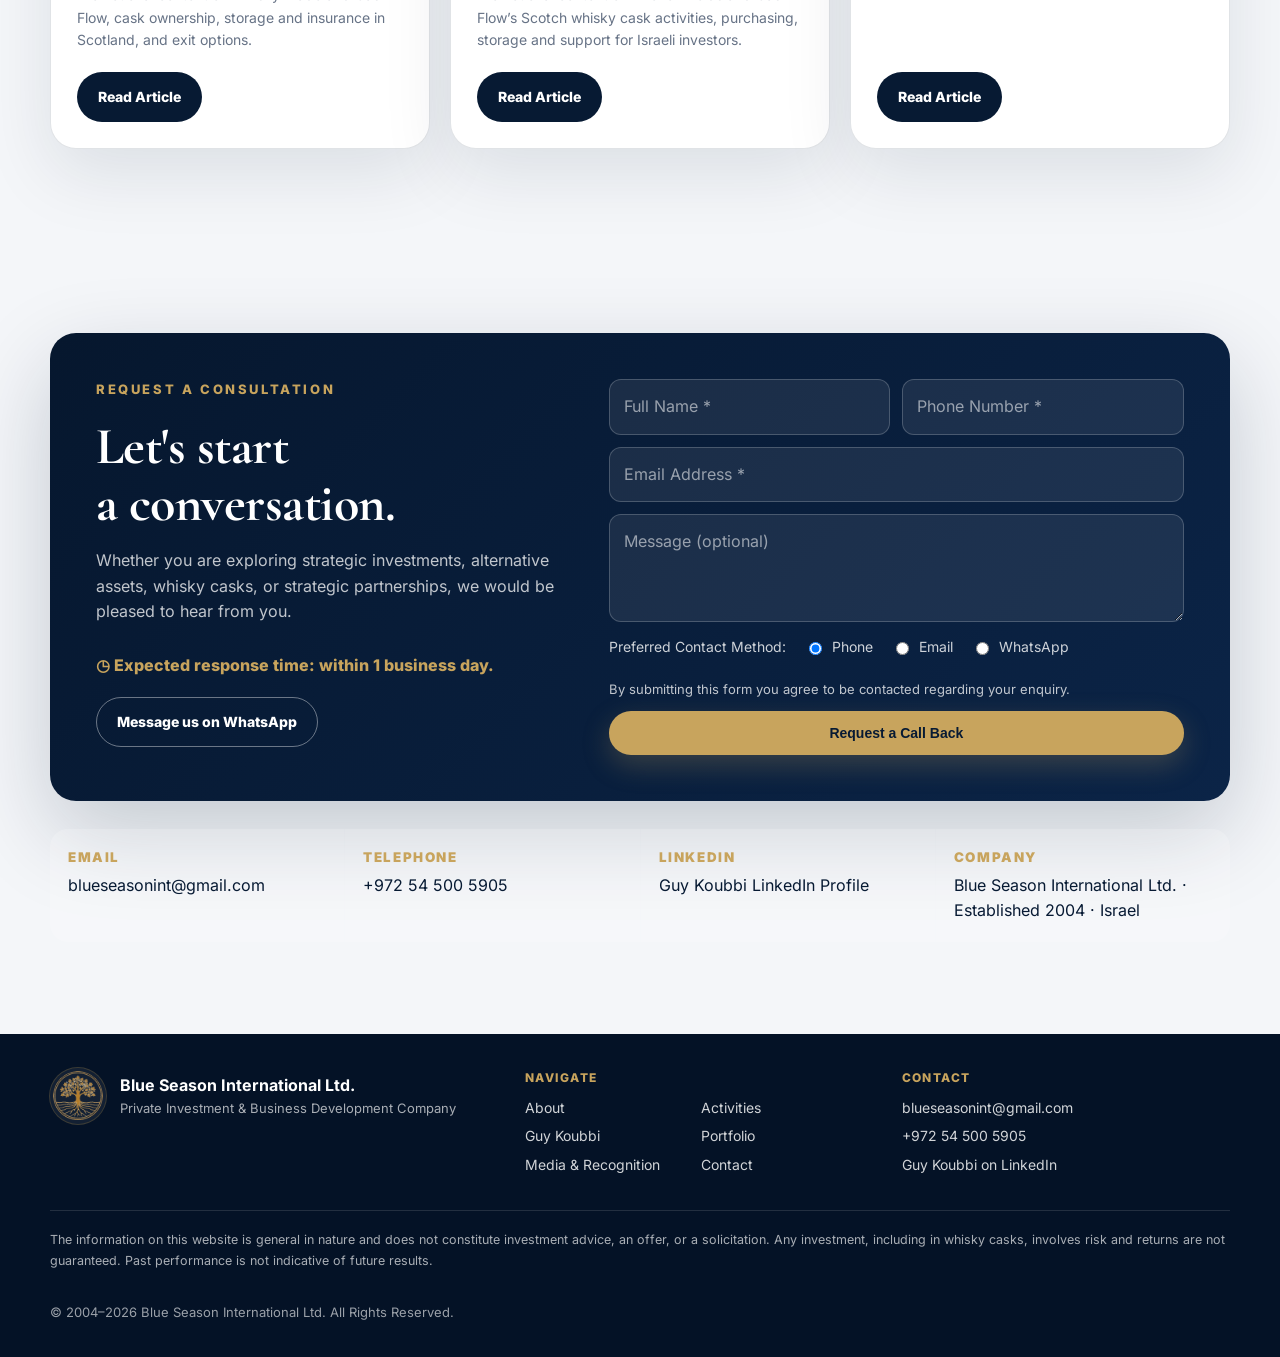
==== commit 8f9b027e: "Use the Channel 10 logo in the press strip Replace the text wordmark with the supplied logo (97x97 w" ====
--- a/index.html
+++ b/index.html
@@ -812,7 +812,7 @@
       </div>
     <a class="scroll-cue" href="#about" aria-label="Scroll down"><span>Scroll</span><i></i></a></section>
 
-    <div class="press-strip"><div class="container"><span class="press-strip-label">Media coverage</span><a class="press-strip-text" href="#media-preview" aria-label="Channel 10, Israel's Economy Channel: TV interview with Guy Koubbi"><span>Channel 10</span></a><a href="https://www.globes.co.il/news/article.aspx?did=1000011947" target="_blank" rel="noopener noreferrer" aria-label="Globes"><img src="assets/media/strip-globes.webp" alt="Globes" width="360" height="99" loading="lazy" decoding="async"></a><a href="https://www.maariv.co.il/economy/israel/article-1379315" target="_blank" rel="noopener noreferrer" aria-label="Maariv"><img src="assets/media/maariv.svg" alt="Maariv" width="99" height="18" loading="lazy" decoding="async"></a><a href="https://www.ice.co.il/finance/news/article/1134398" target="_blank" rel="noopener noreferrer" aria-label="ice"><img src="assets/media/strip-ice.webp" alt="ice" width="352" height="236" loading="lazy" decoding="async"></a></div></div>
+    <div class="press-strip"><div class="container"><span class="press-strip-label">Media coverage</span><a href="#media-preview" aria-label="Channel 10, Israel's Economy Channel: TV interview with Guy Koubbi"><img src="assets/media/strip-channel10.webp" alt="Channel 10" width="97" height="97" loading="lazy" decoding="async"></a><a href="https://www.globes.co.il/news/article.aspx?did=1000011947" target="_blank" rel="noopener noreferrer" aria-label="Globes"><img src="assets/media/strip-globes.webp" alt="Globes" width="360" height="99" loading="lazy" decoding="async"></a><a href="https://www.maariv.co.il/economy/israel/article-1379315" target="_blank" rel="noopener noreferrer" aria-label="Maariv"><img src="assets/media/maariv.svg" alt="Maariv" width="99" height="18" loading="lazy" decoding="async"></a><a href="https://www.ice.co.il/finance/news/article/1134398" target="_blank" rel="noopener noreferrer" aria-label="ice"><img src="assets/media/strip-ice.webp" alt="ice" width="352" height="236" loading="lazy" decoding="async"></a></div></div>
 <section id="about">
       <div class="container">
         <div class="section-head">
--- a/assets/site-fixes.css
+++ b/assets/site-fixes.css
@@ -403,9 +403,3 @@
 .publisher-logo-wrap { display: flex !important; align-items: center !important; justify-content: center !important; }
 .publisher-logo-wrap .publisher-logo { margin: 0 auto; object-position: center; }
 .publisher-logo-wrap { padding: 14px 0 !important; box-sizing: content-box; }
-
-/* Channel 10 interview: text wordmark in the press strip (no logo asset on file) */
-.press-strip .press-strip-text span { font-size: 24px; font-weight: 800; line-height: 1; letter-spacing: .01em; color: #677386; opacity: .85; transition: color .3s ease, opacity .3s ease; white-space: nowrap; }
-.press-strip a.press-strip-text:hover span, .press-strip a.press-strip-text:focus-visible span { color: #071a33; opacity: 1; }
-@media (hover: none) { .press-strip .press-strip-text span { color: #071a33; opacity: 1; } }
-@media (max-width: 620px) { .press-strip .press-strip-text span { font-size: 20px; } }
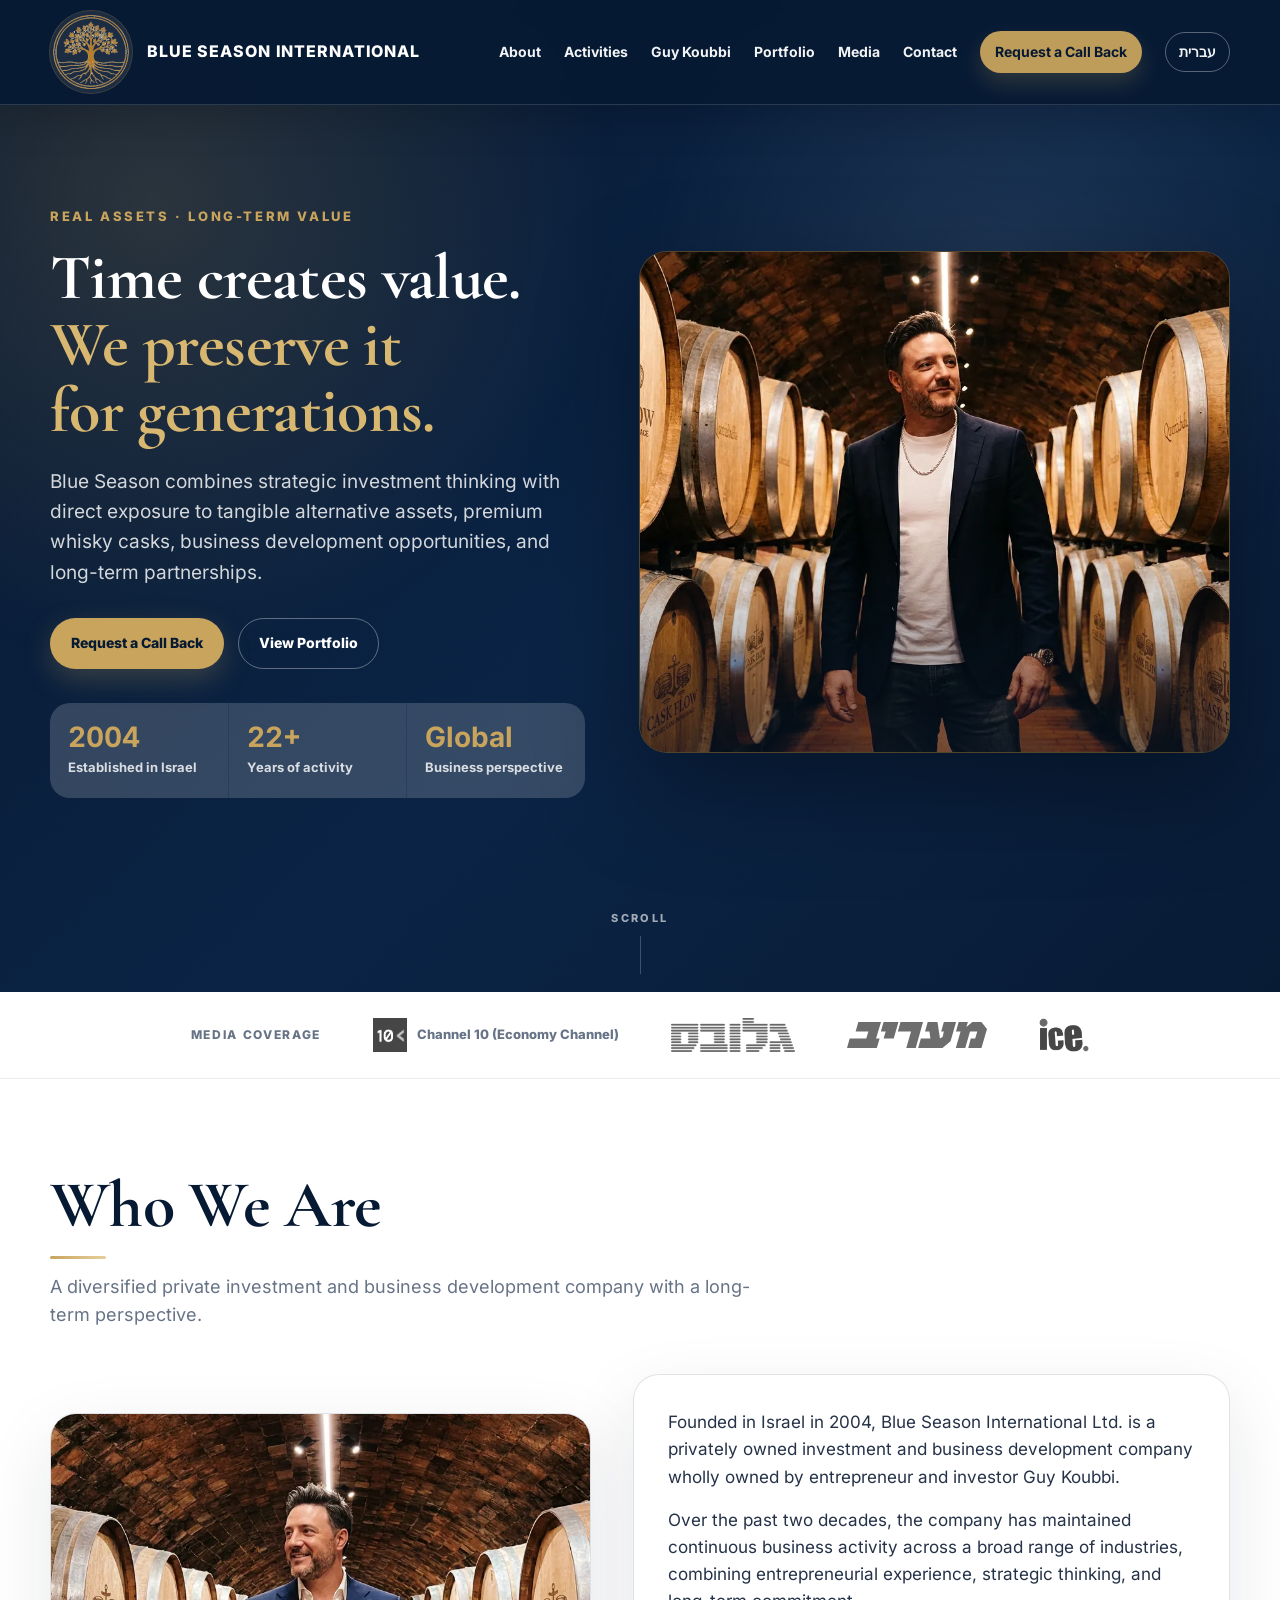
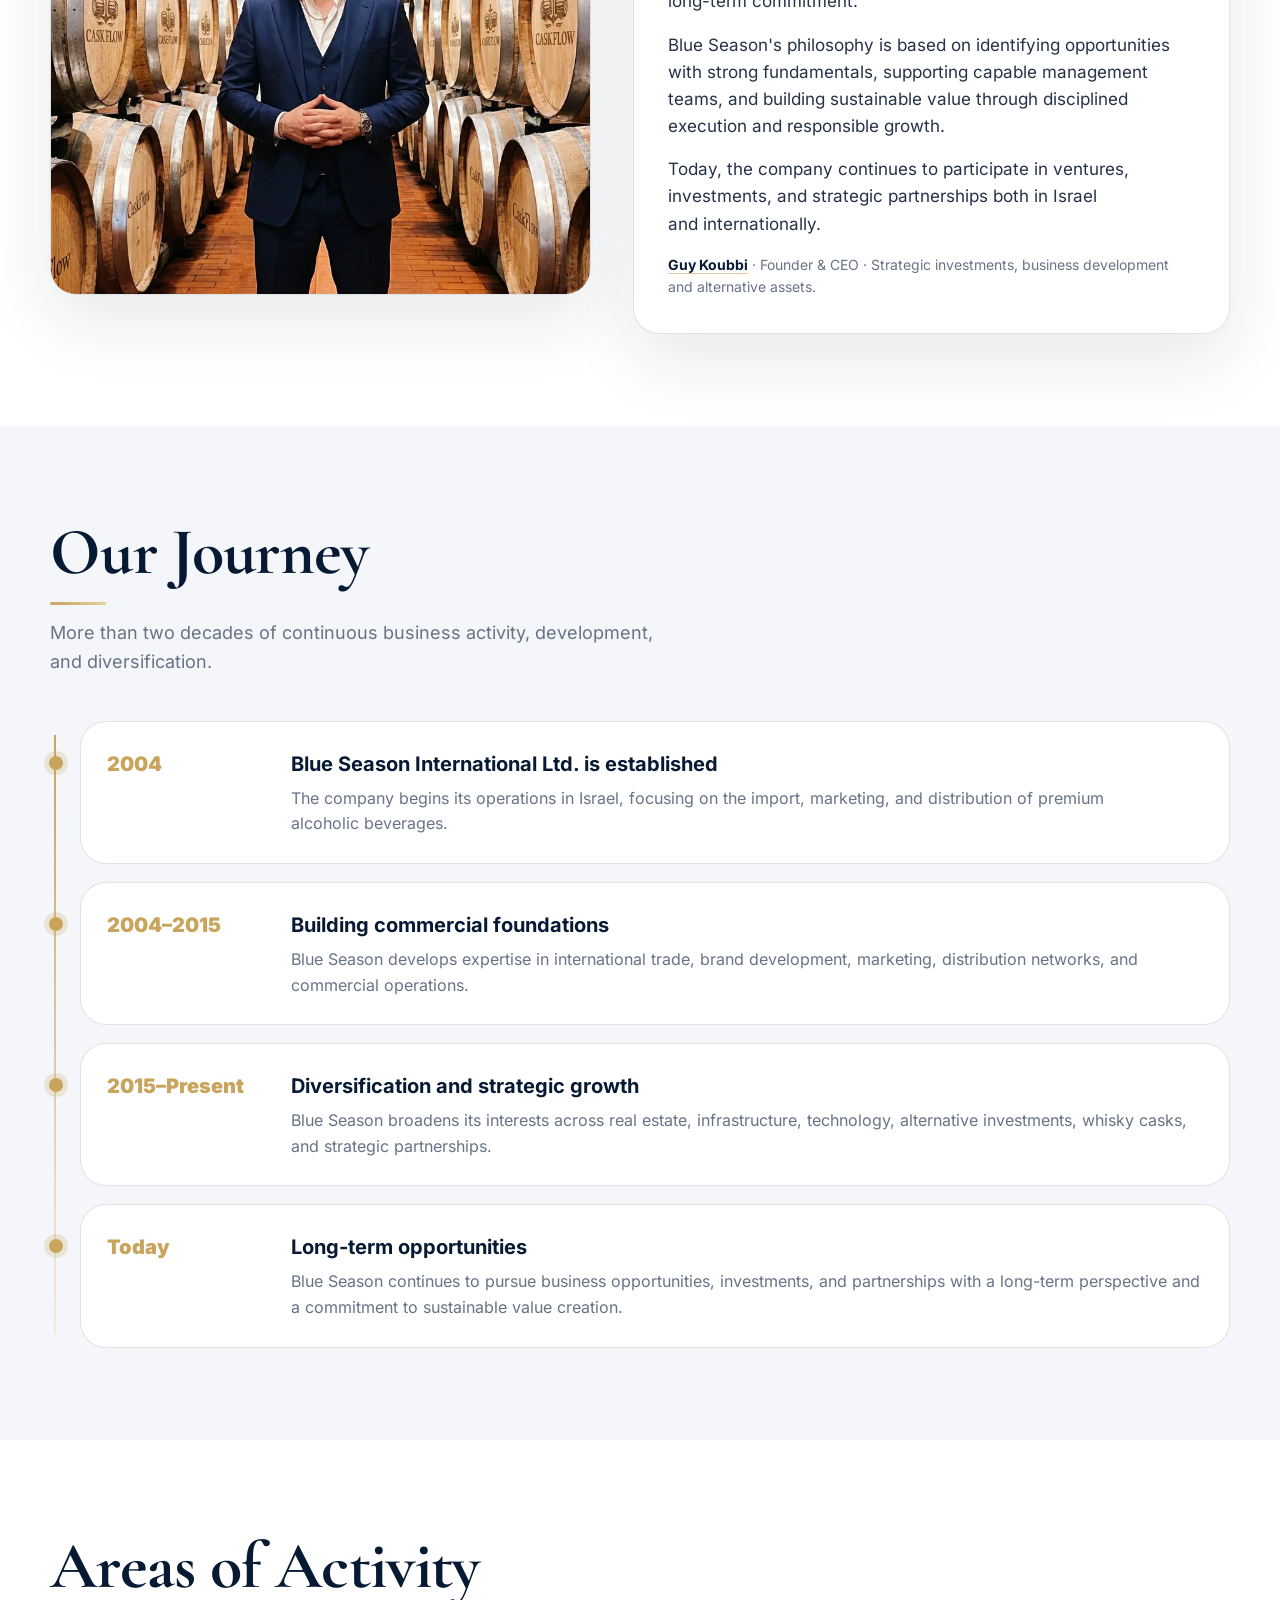
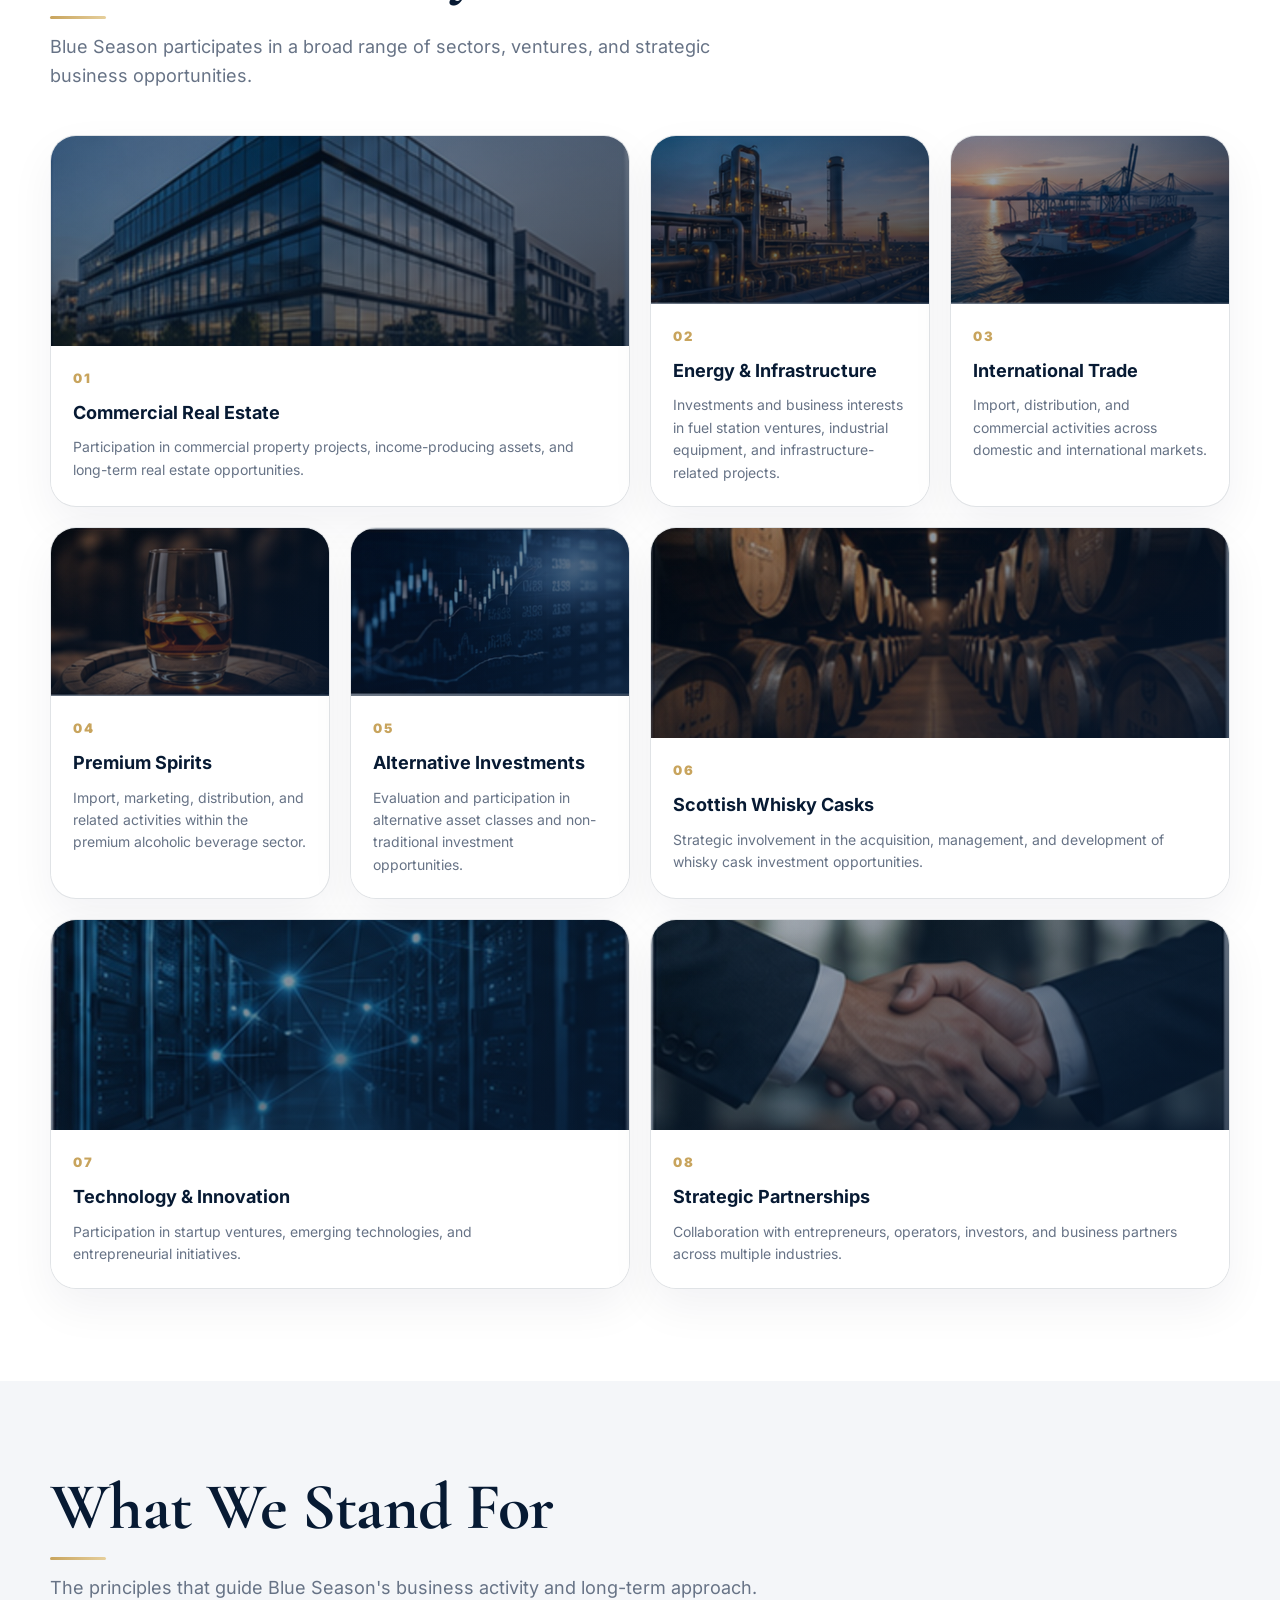
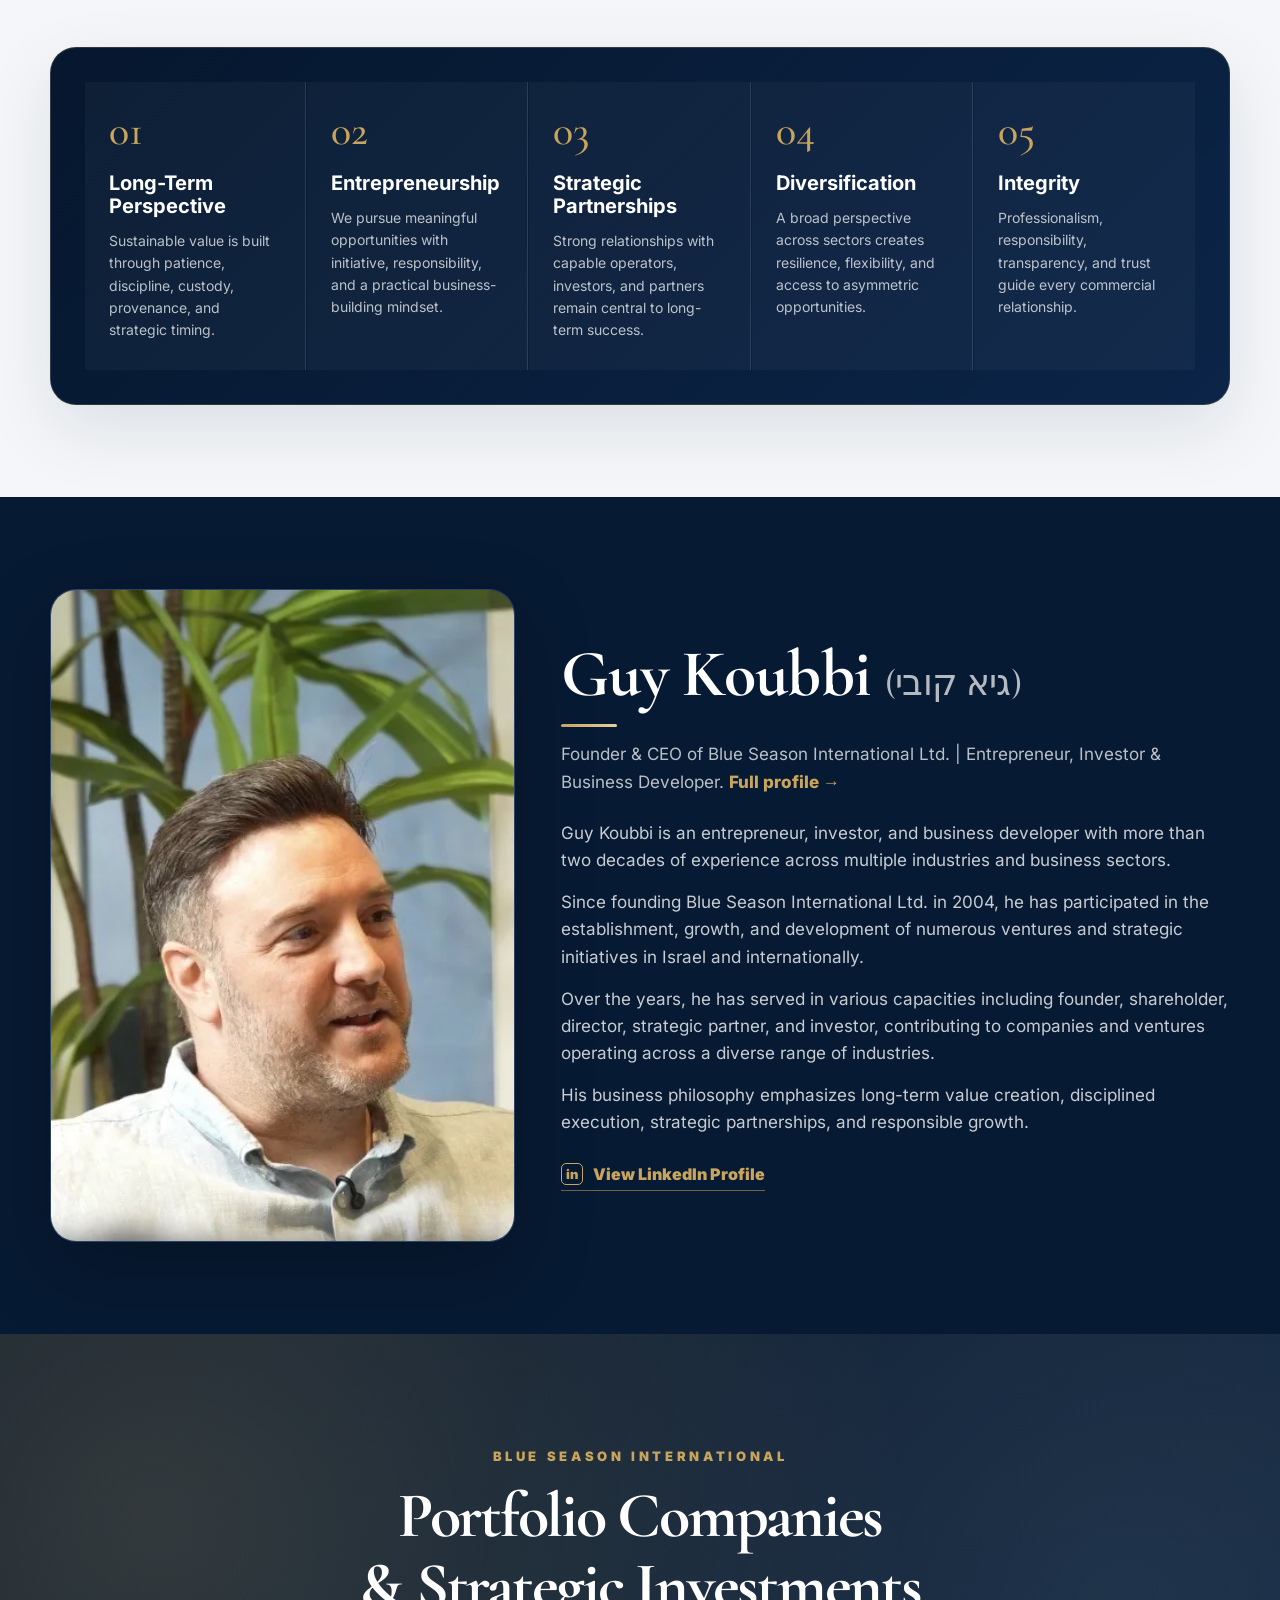
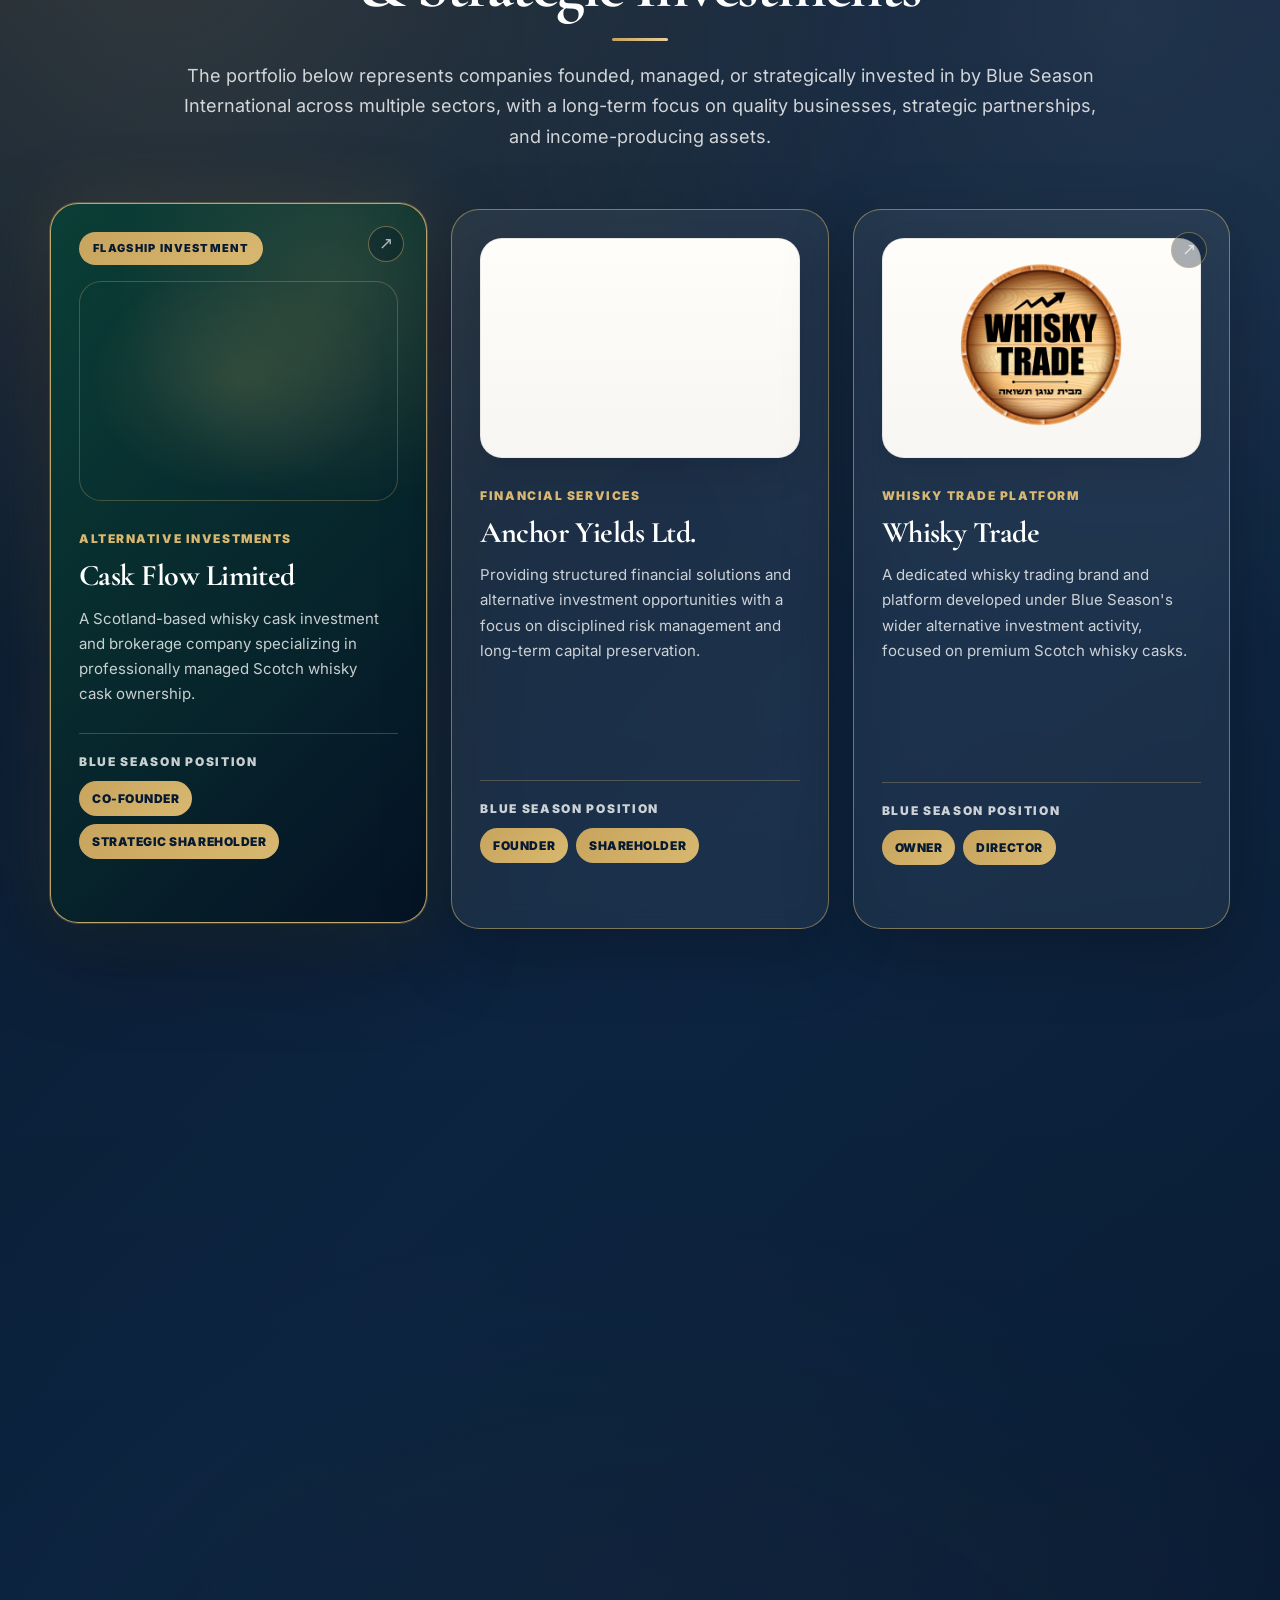
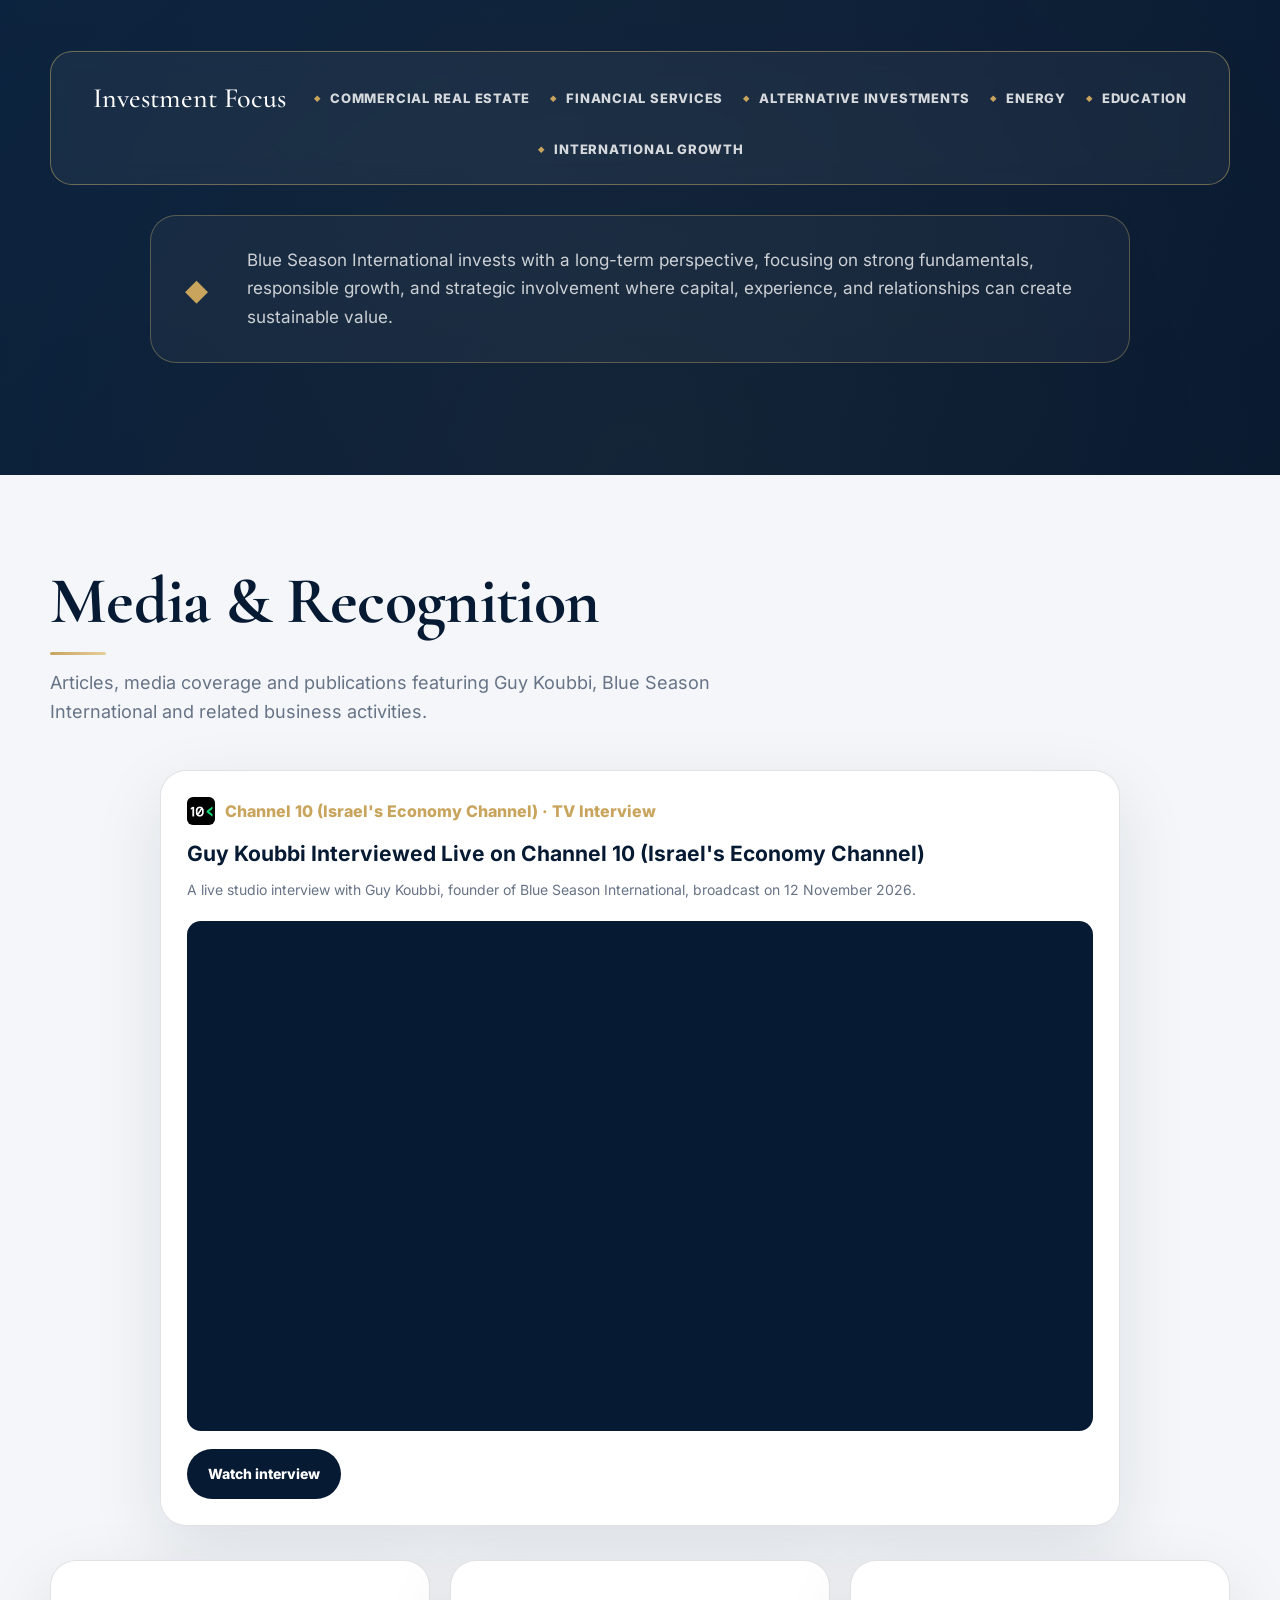
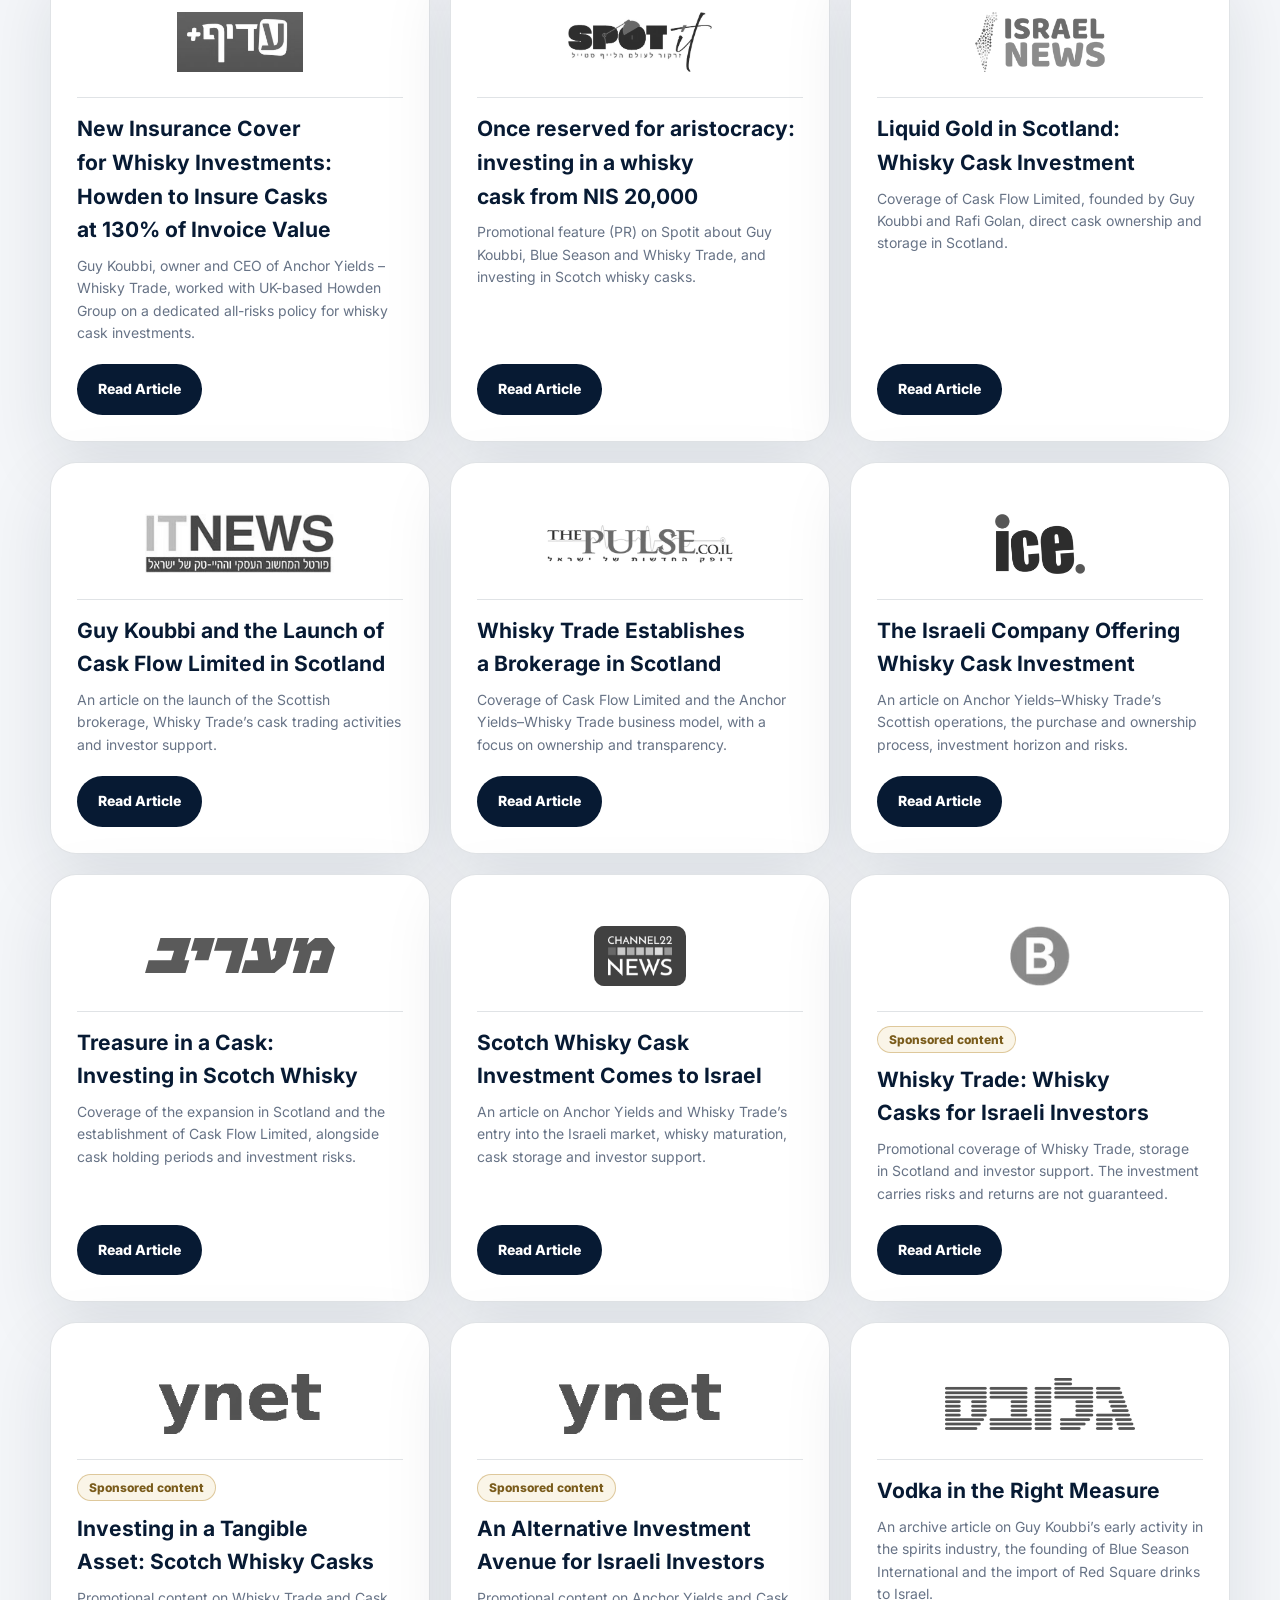
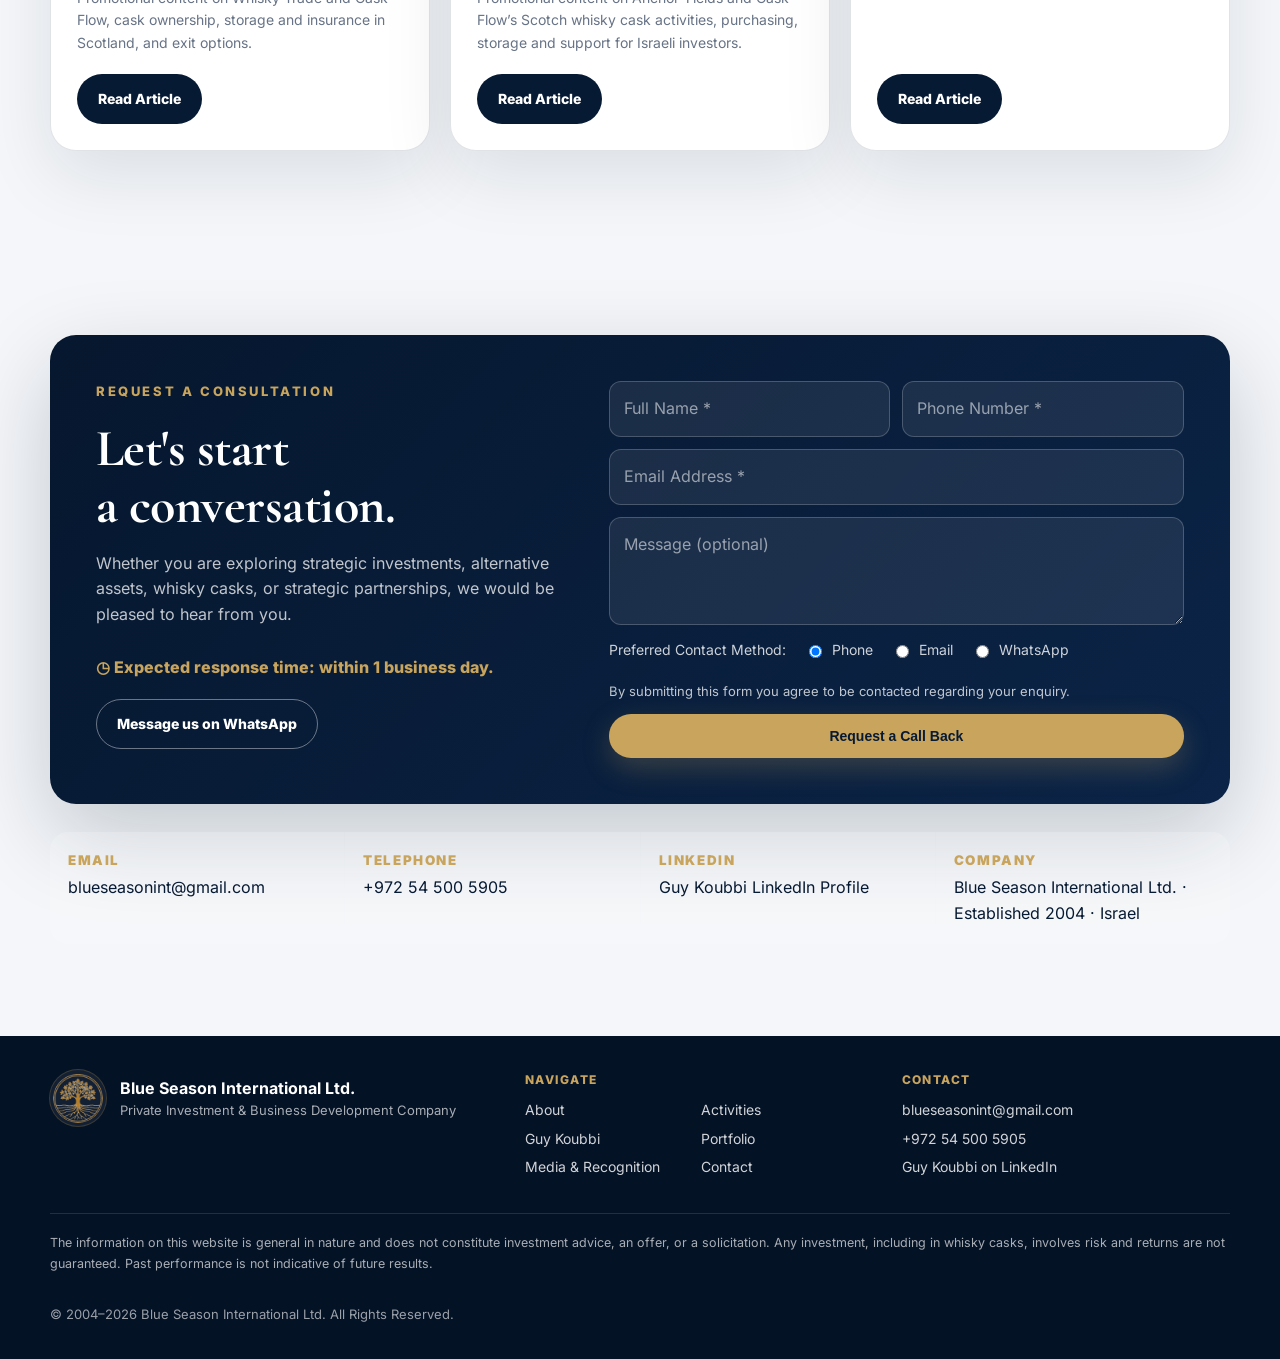
==== commit b0b9f747: "Make "Channel 10 (Economy Channel)" explicit next to the logo - press strip: visible caption beside " ====
--- a/index.html
+++ b/index.html
@@ -812,7 +812,7 @@
       </div>
     <a class="scroll-cue" href="#about" aria-label="Scroll down"><span>Scroll</span><i></i></a></section>
 
-    <div class="press-strip"><div class="container"><span class="press-strip-label">Media coverage</span><a href="#media-preview" aria-label="Channel 10, Israel's Economy Channel: TV interview with Guy Koubbi"><img src="assets/media/strip-channel10.webp" alt="Channel 10" width="97" height="97" loading="lazy" decoding="async"></a><a href="https://www.globes.co.il/news/article.aspx?did=1000011947" target="_blank" rel="noopener noreferrer" aria-label="Globes"><img src="assets/media/strip-globes.webp" alt="Globes" width="360" height="99" loading="lazy" decoding="async"></a><a href="https://www.maariv.co.il/economy/israel/article-1379315" target="_blank" rel="noopener noreferrer" aria-label="Maariv"><img src="assets/media/maariv.svg" alt="Maariv" width="99" height="18" loading="lazy" decoding="async"></a><a href="https://www.ice.co.il/finance/news/article/1134398" target="_blank" rel="noopener noreferrer" aria-label="ice"><img src="assets/media/strip-ice.webp" alt="ice" width="352" height="236" loading="lazy" decoding="async"></a></div></div>
+    <div class="press-strip"><div class="container"><span class="press-strip-label">Media coverage</span><a class="press-strip-channel" href="#media-preview" aria-label="Channel 10 (Israel's Economy Channel): TV interview with Guy Koubbi"><img src="assets/media/strip-channel10.webp" alt="Channel 10" width="97" height="97" loading="lazy" decoding="async"><span class="press-strip-caption">Channel 10 (Economy Channel)</span></a><a href="https://www.globes.co.il/news/article.aspx?did=1000011947" target="_blank" rel="noopener noreferrer" aria-label="Globes"><img src="assets/media/strip-globes.webp" alt="Globes" width="360" height="99" loading="lazy" decoding="async"></a><a href="https://www.maariv.co.il/economy/israel/article-1379315" target="_blank" rel="noopener noreferrer" aria-label="Maariv"><img src="assets/media/maariv.svg" alt="Maariv" width="99" height="18" loading="lazy" decoding="async"></a><a href="https://www.ice.co.il/finance/news/article/1134398" target="_blank" rel="noopener noreferrer" aria-label="ice"><img src="assets/media/strip-ice.webp" alt="ice" width="352" height="236" loading="lazy" decoding="async"></a></div></div>
 <section id="about">
       <div class="container">
         <div class="section-head">
@@ -1017,7 +1017,7 @@
       </div>
     </section>
 
-    <section id="media-preview" class="section-light"><div class="container"><div class="section-head"><h2>Media & Recognition</h2><p>Articles, media coverage and publications featuring Guy Koubbi, Blue Season International and related business activities.</p></div><div style="max-width:960px;margin:0 auto 34px"><article class="media-card" style="min-height:0"><div><div style="color:#c8a45d;font-weight:800;margin-bottom:12px">Channel 10 · Israel's Economy Channel · TV Interview</div><h3>Guy Koubbi Interviewed Live on Channel 10</h3><p>A live studio interview with Guy Koubbi, founder of Blue Season International, broadcast on 12 November 2026.</p><div style="position:relative;width:100%;aspect-ratio:16/9;overflow:hidden;border-radius:14px;background:#071a33;margin:18px 0"><iframe src="https://www.youtube-nocookie.com/embed/ZacvRsUEHJQ" title="Guy Koubbi Interviewed Live on Channel 10 (Israel's Economy Channel)" loading="lazy" allow="accelerometer; autoplay; clipboard-write; encrypted-media; gyroscope; picture-in-picture; web-share" referrerpolicy="strict-origin-when-cross-origin" allowfullscreen style="position:absolute;inset:0;width:100%;height:100%;border:0"></iframe></div></div><a class="btn" href="https://www.youtube.com/watch?v=ZacvRsUEHJQ" target="_blank" rel="noopener noreferrer" aria-label="Watch the interview on YouTube: Guy Koubbi on Channel 10">Watch interview</a></article></div>
+    <section id="media-preview" class="section-light"><div class="container"><div class="section-head"><h2>Media & Recognition</h2><p>Articles, media coverage and publications featuring Guy Koubbi, Blue Season International and related business activities.</p></div><div style="max-width:960px;margin:0 auto 34px"><article class="media-card" style="min-height:0"><div><div style="display:flex;align-items:center;gap:10px;color:#c8a45d;font-weight:800;margin-bottom:12px"><img src="assets/media/strip-channel10.webp" alt="" width="28" height="28" style="border-radius:6px" loading="lazy" decoding="async">Channel 10 (Israel's Economy Channel) · TV Interview</div><h3>Guy Koubbi Interviewed Live on Channel 10 (Israel's Economy Channel)</h3><p>A live studio interview with Guy Koubbi, founder of Blue Season International, broadcast on 12 November 2026.</p><div style="position:relative;width:100%;aspect-ratio:16/9;overflow:hidden;border-radius:14px;background:#071a33;margin:18px 0"><iframe src="https://www.youtube-nocookie.com/embed/ZacvRsUEHJQ" title="Guy Koubbi Interviewed Live on Channel 10 (Israel's Economy Channel)" loading="lazy" allow="accelerometer; autoplay; clipboard-write; encrypted-media; gyroscope; picture-in-picture; web-share" referrerpolicy="strict-origin-when-cross-origin" allowfullscreen style="position:absolute;inset:0;width:100%;height:100%;border:0"></iframe></div></div><a class="btn" href="https://www.youtube.com/watch?v=ZacvRsUEHJQ" target="_blank" rel="noopener noreferrer" aria-label="Watch the interview on YouTube: Guy Koubbi on Channel 10">Watch interview</a></article></div>
 <div class="media-grid">
 <!-- MEDIA:START -->
 <article class="media-card"><div><div class="publisher-logo-wrap"><img width="240" height="114" class="publisher-logo" src="assets/media/adifplus.webp" alt="Adif Plus" loading="lazy" decoding="async" /></div><h3>New Insurance Cover for Whisky Investments: Howden to Insure Casks at 130% of Invoice Value</h3><p>Guy Koubbi, owner and CEO of Anchor Yields – Whisky Trade, worked with UK-based Howden Group on a dedicated all-risks policy for whisky cask investments.</p></div><a class="btn" href="https://www.adifplus.co.il/%d7%9b%d7%99%d7%a1%d7%95%d7%99-%d7%91%d7%99%d7%98%d7%95%d7%97%d7%99-%d7%97%d7%93%d7%a9-%d7%9c%d7%94%d7%a9%d7%a7%d7%a2%d7%95%d7%aa-%d7%91%d7%95%d7%95%d7%99%d7%a1%d7%a7%d7%99-%d7%94%d7%90%d7%95%d7%93/" target="_blank" rel="noopener noreferrer" aria-label="Read Article: New Insurance Cover for Whisky Investments: Howden to Insure Casks at 130% of Invoice Value">Read Article</a></article>
--- a/assets/site-fixes.css
+++ b/assets/site-fixes.css
@@ -403,3 +403,9 @@
 .publisher-logo-wrap { display: flex !important; align-items: center !important; justify-content: center !important; }
 .publisher-logo-wrap .publisher-logo { margin: 0 auto; object-position: center; }
 .publisher-logo-wrap { padding: 14px 0 !important; box-sizing: content-box; }
+
+/* Channel 10 (Economy Channel): logo + visible caption in the press strip */
+.press-strip a.press-strip-channel { gap: 10px; }
+.press-strip-caption { font-size: 13px; font-weight: 800; line-height: 1.2; color: #677386; white-space: nowrap; }
+.press-strip a.press-strip-channel:hover .press-strip-caption, .press-strip a.press-strip-channel:focus-visible .press-strip-caption { color: #071a33; }
+@media (max-width: 620px) { .press-strip-caption { font-size: 12px; } }
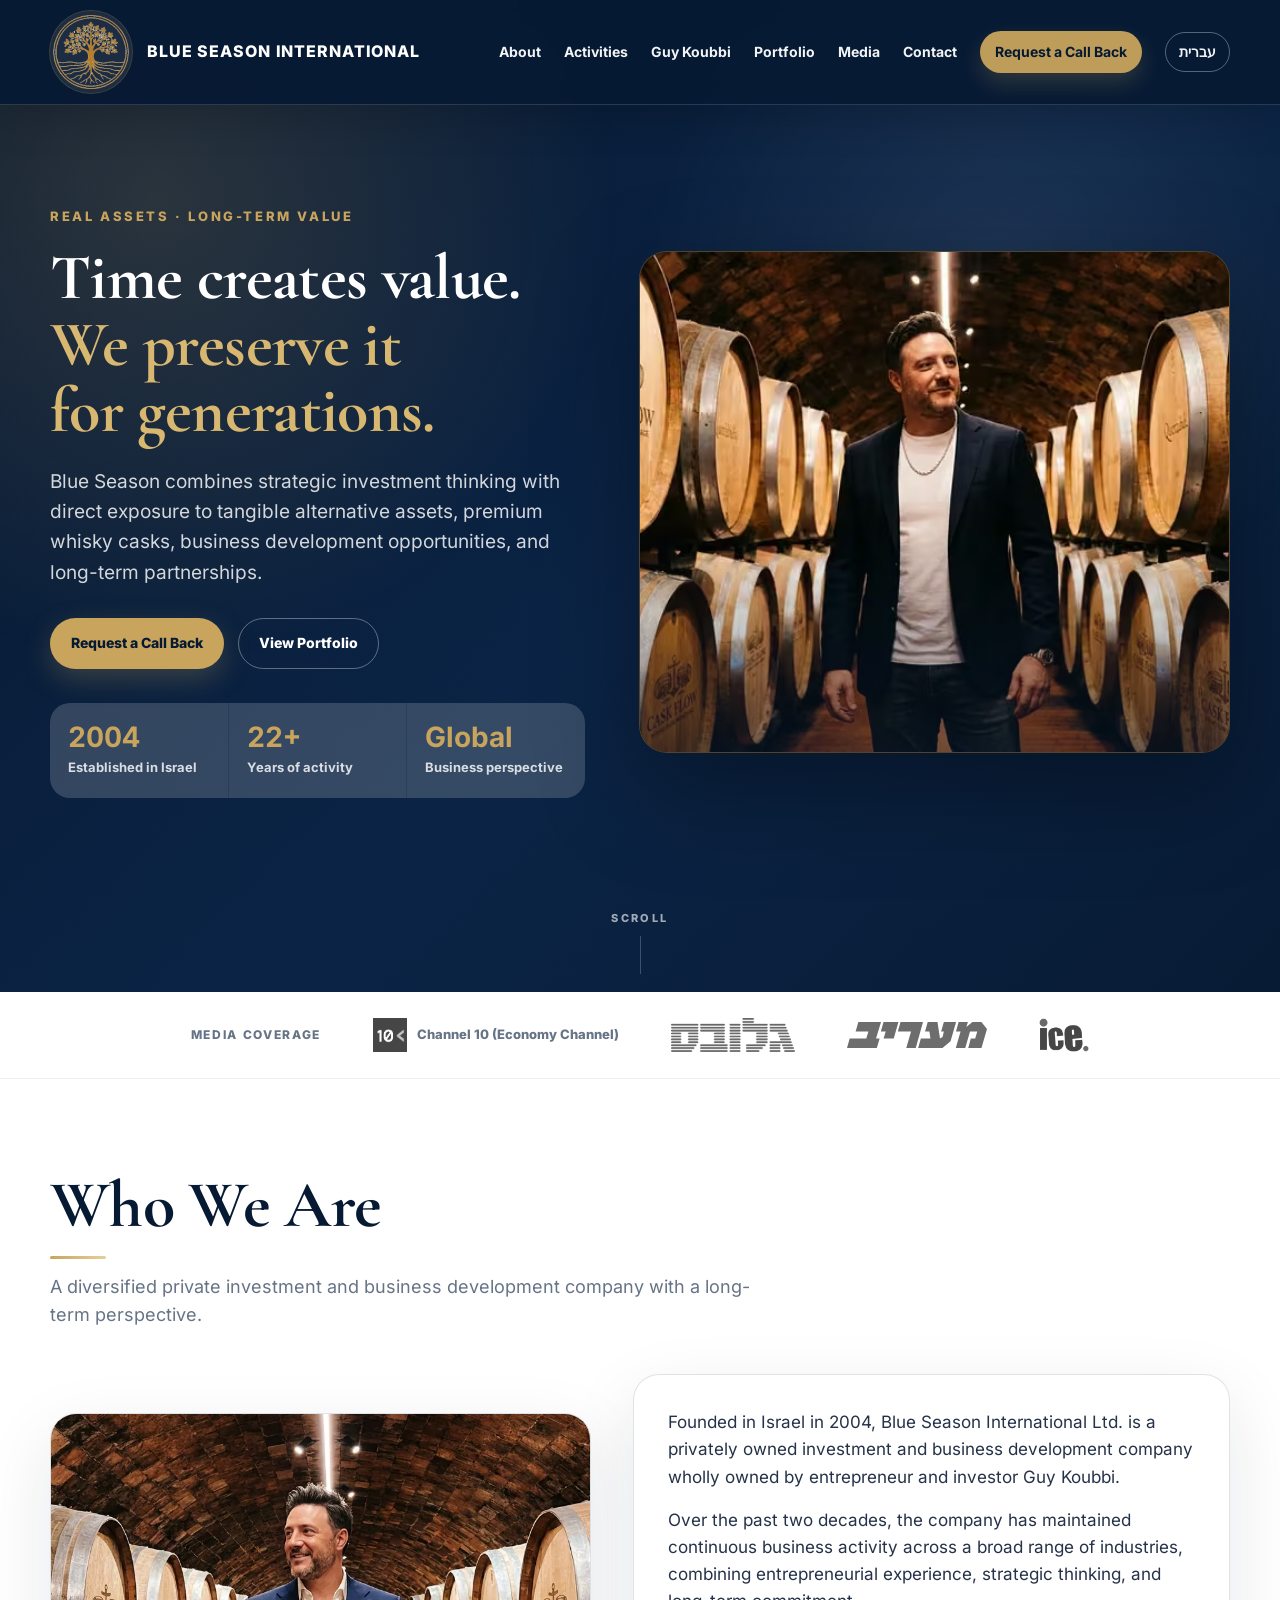
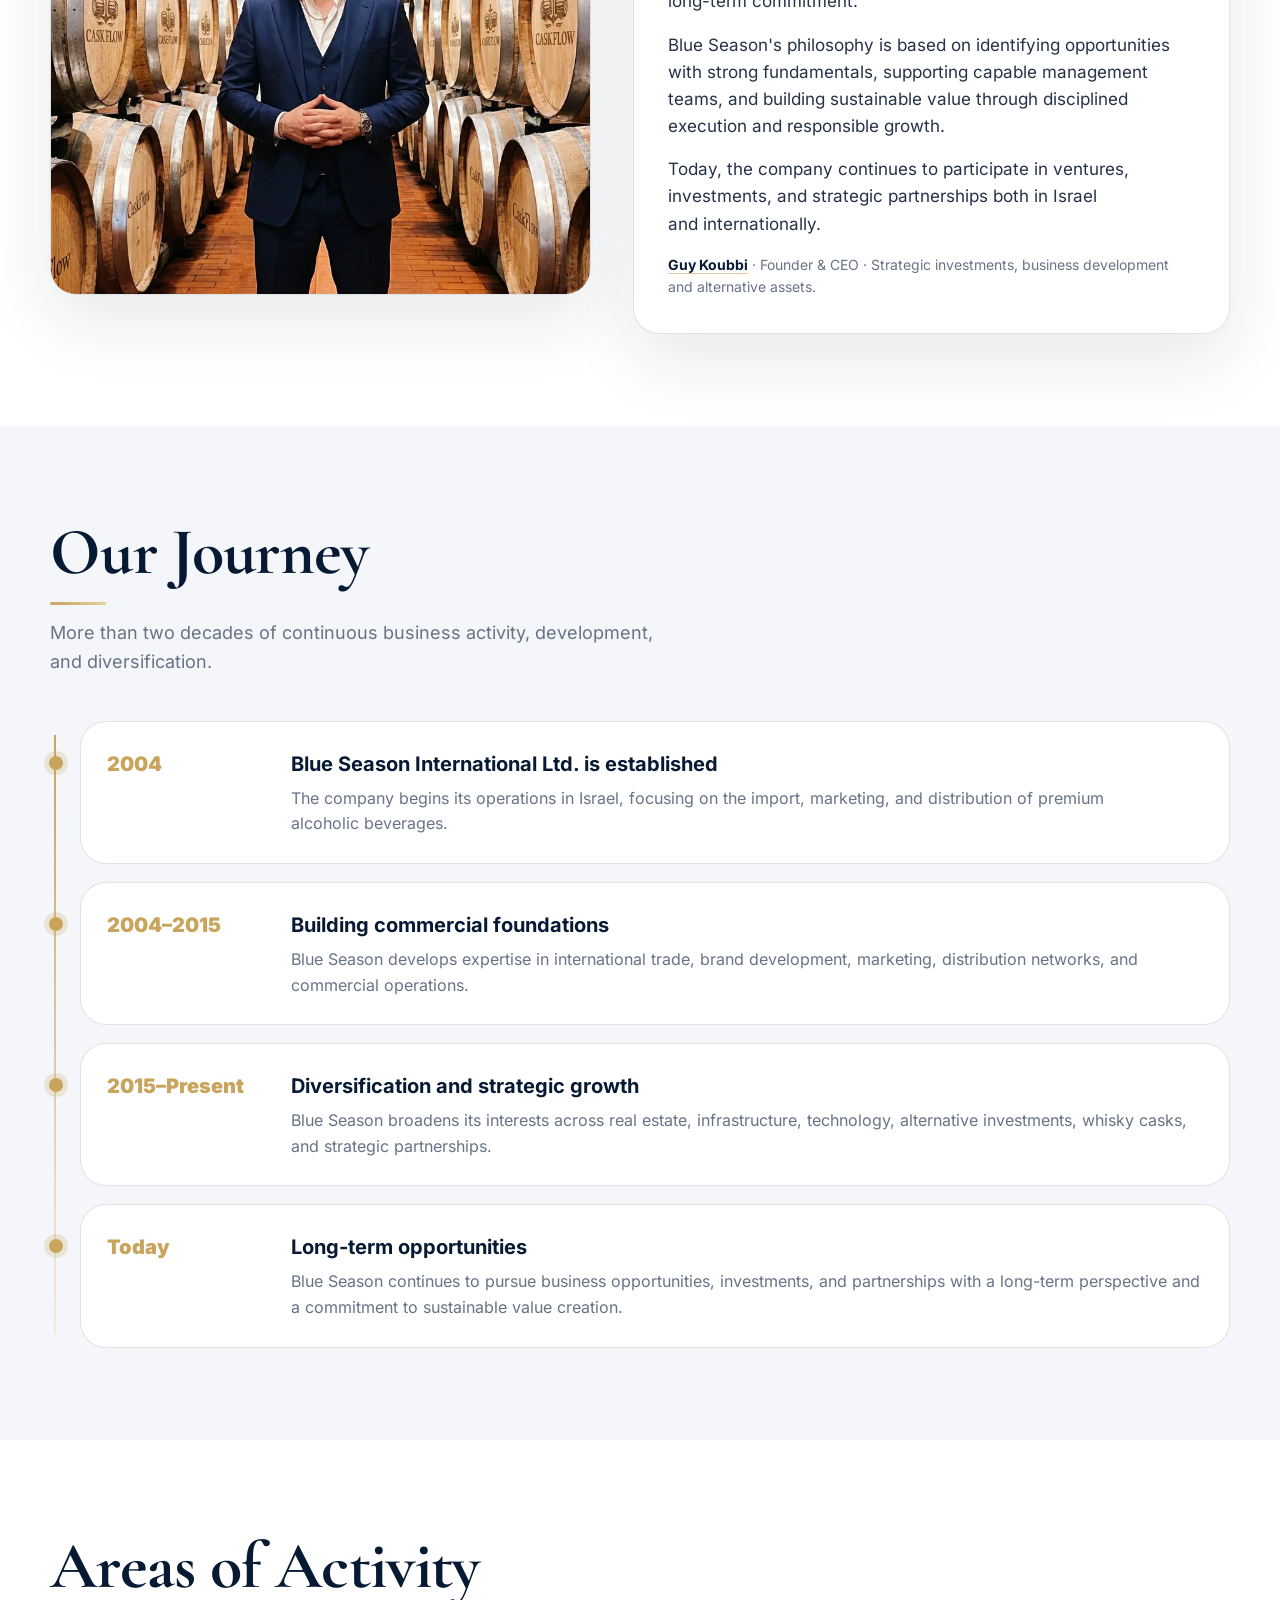
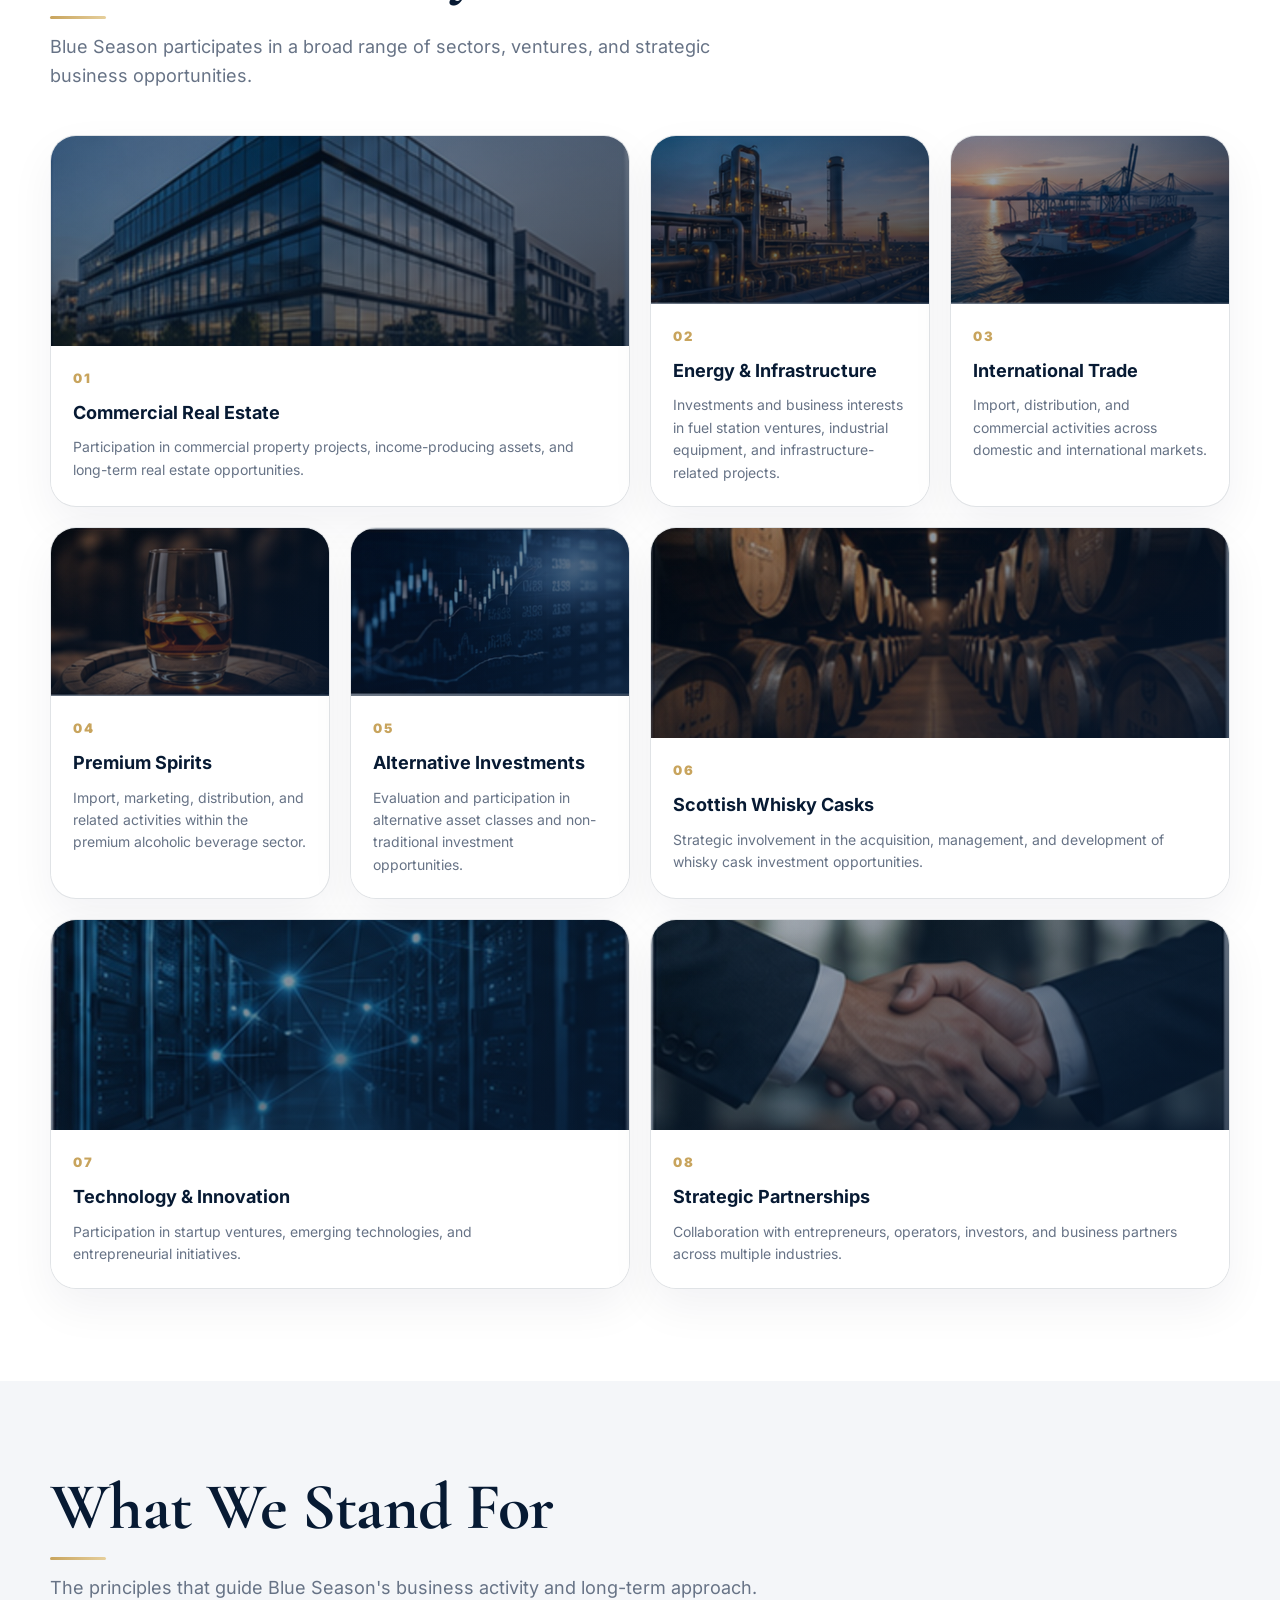
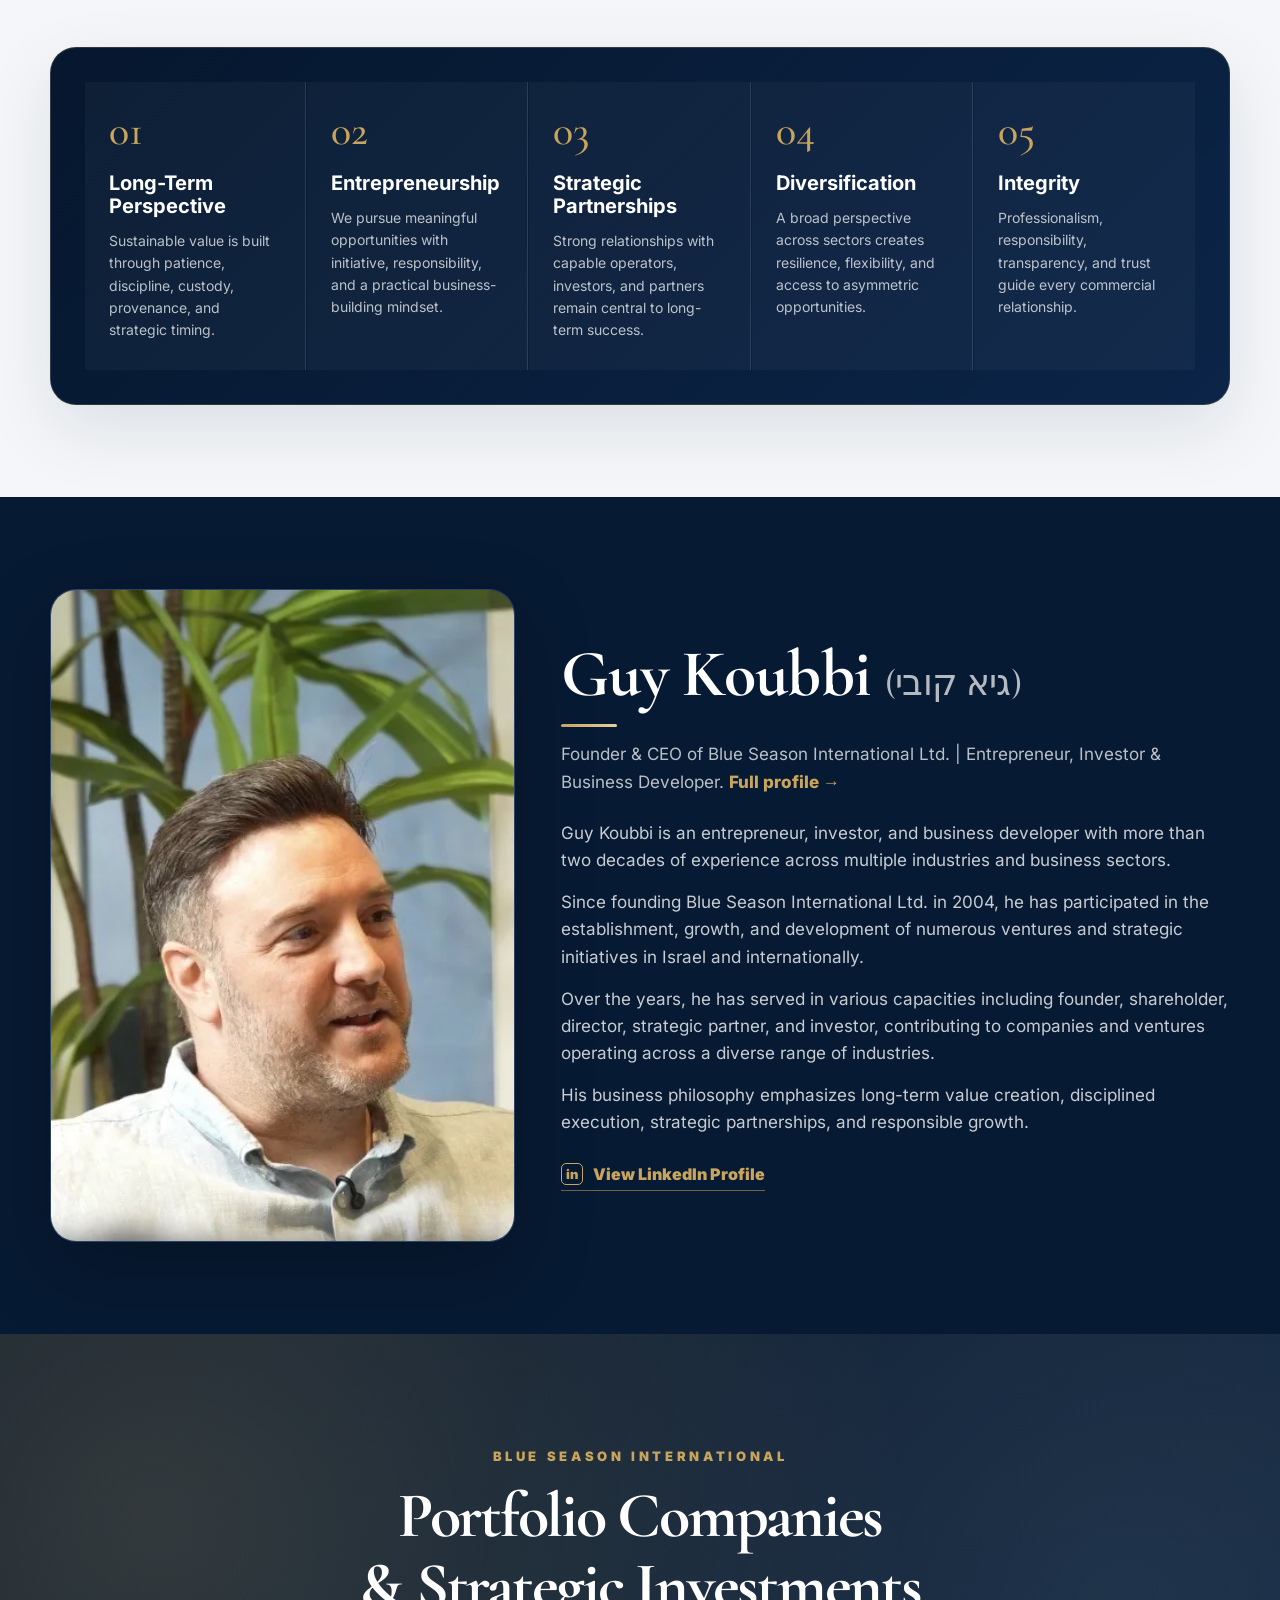
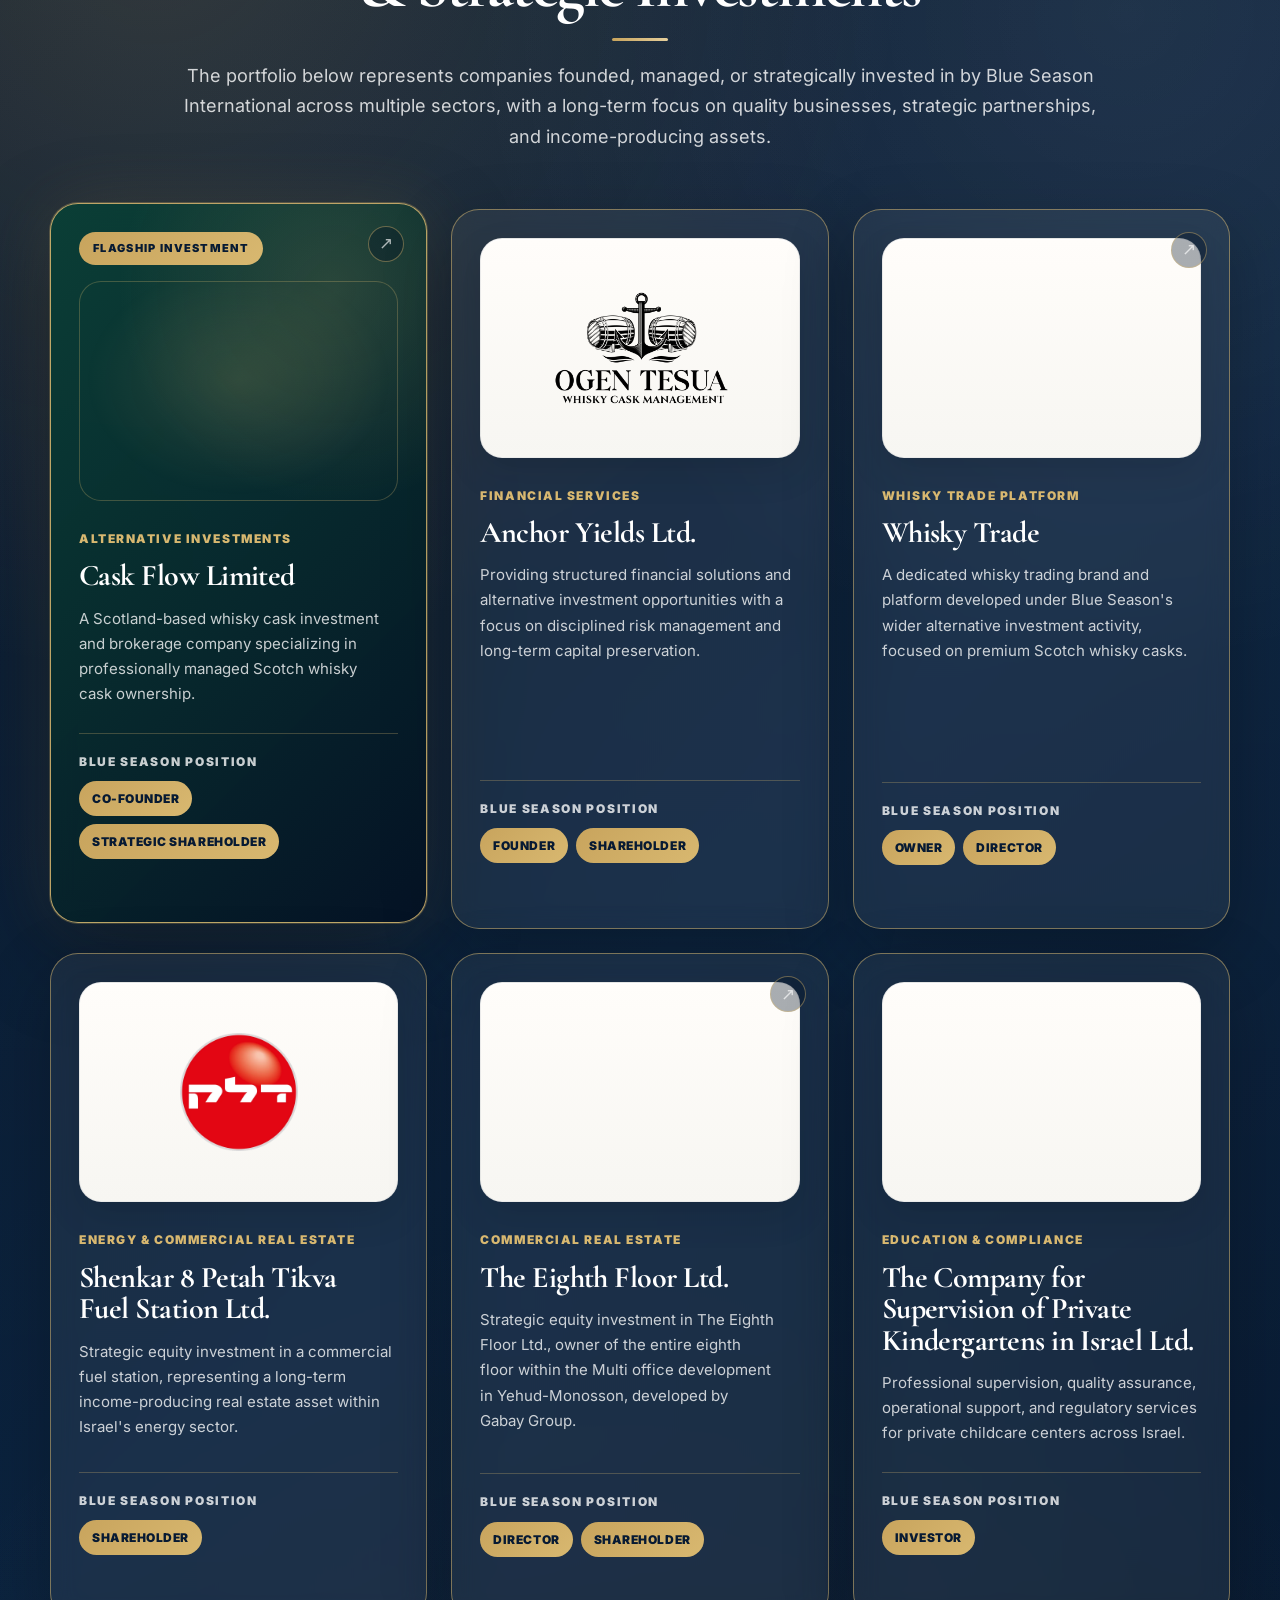
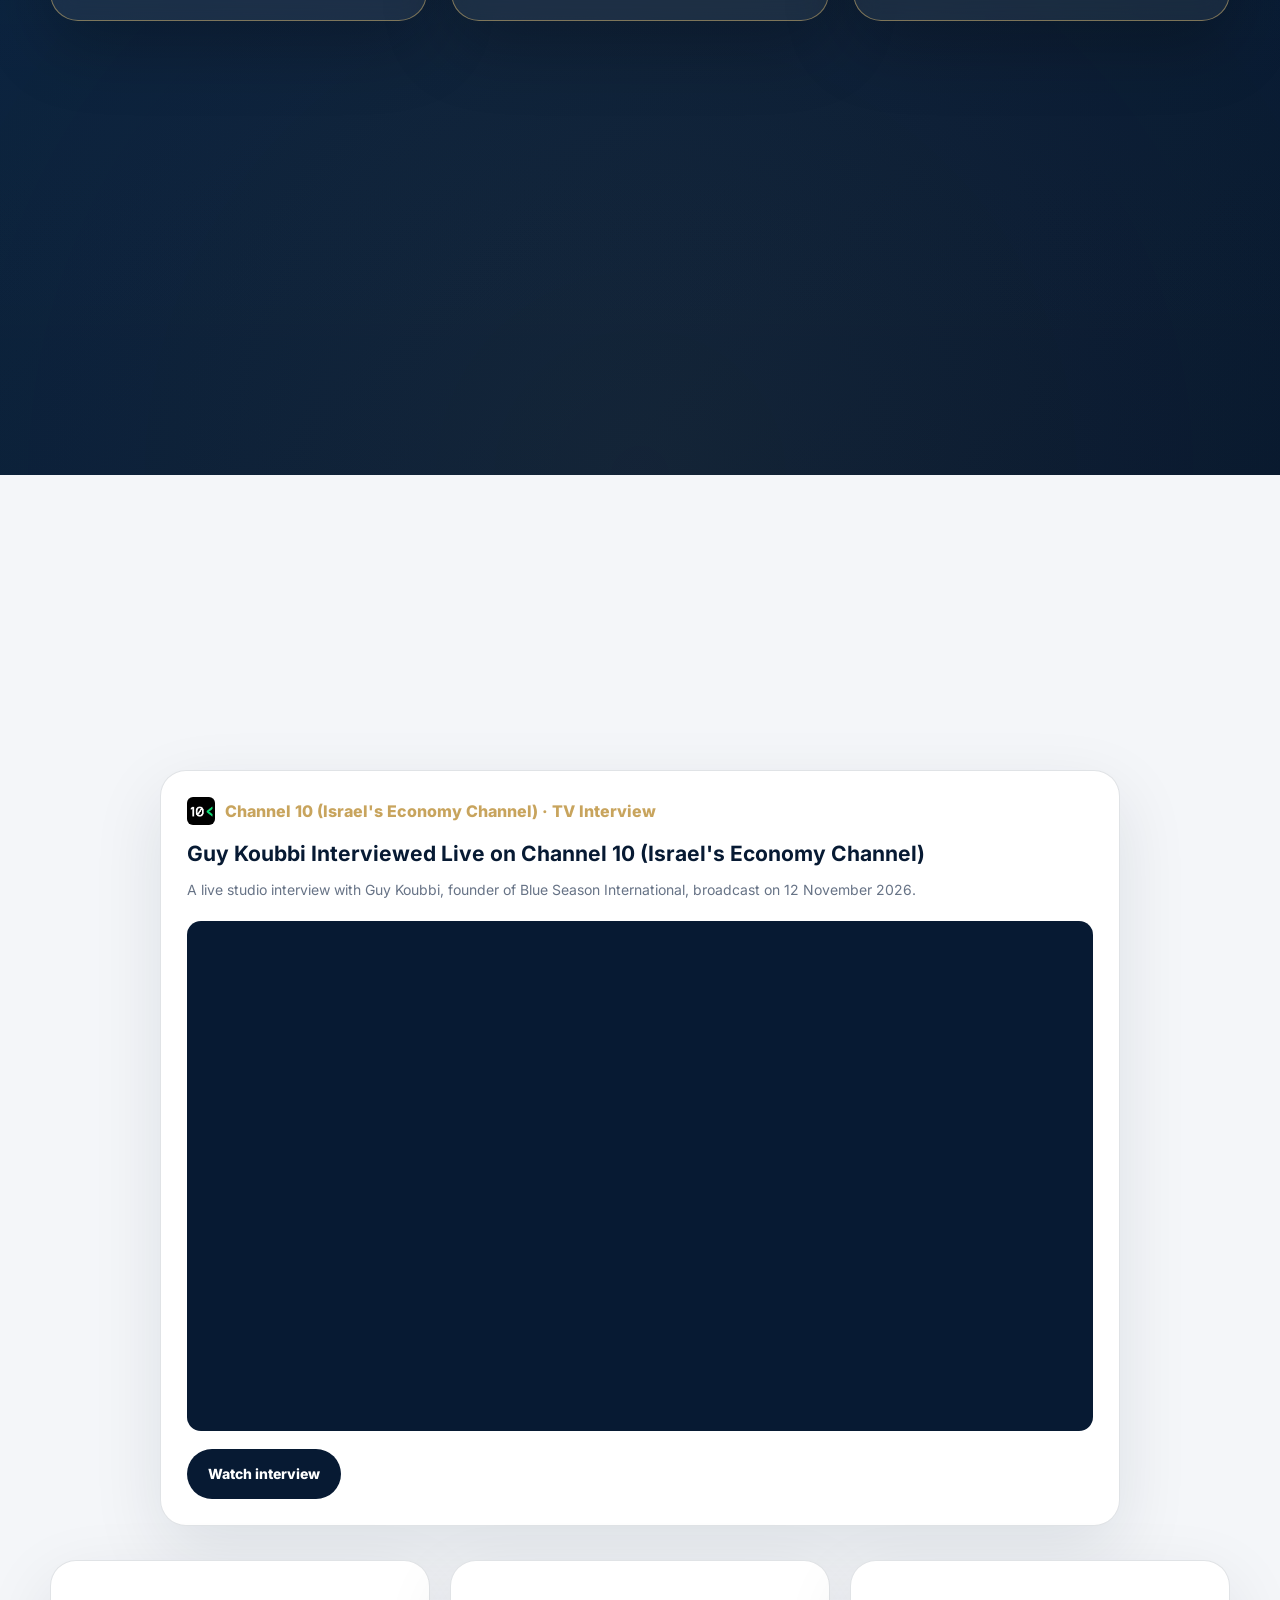
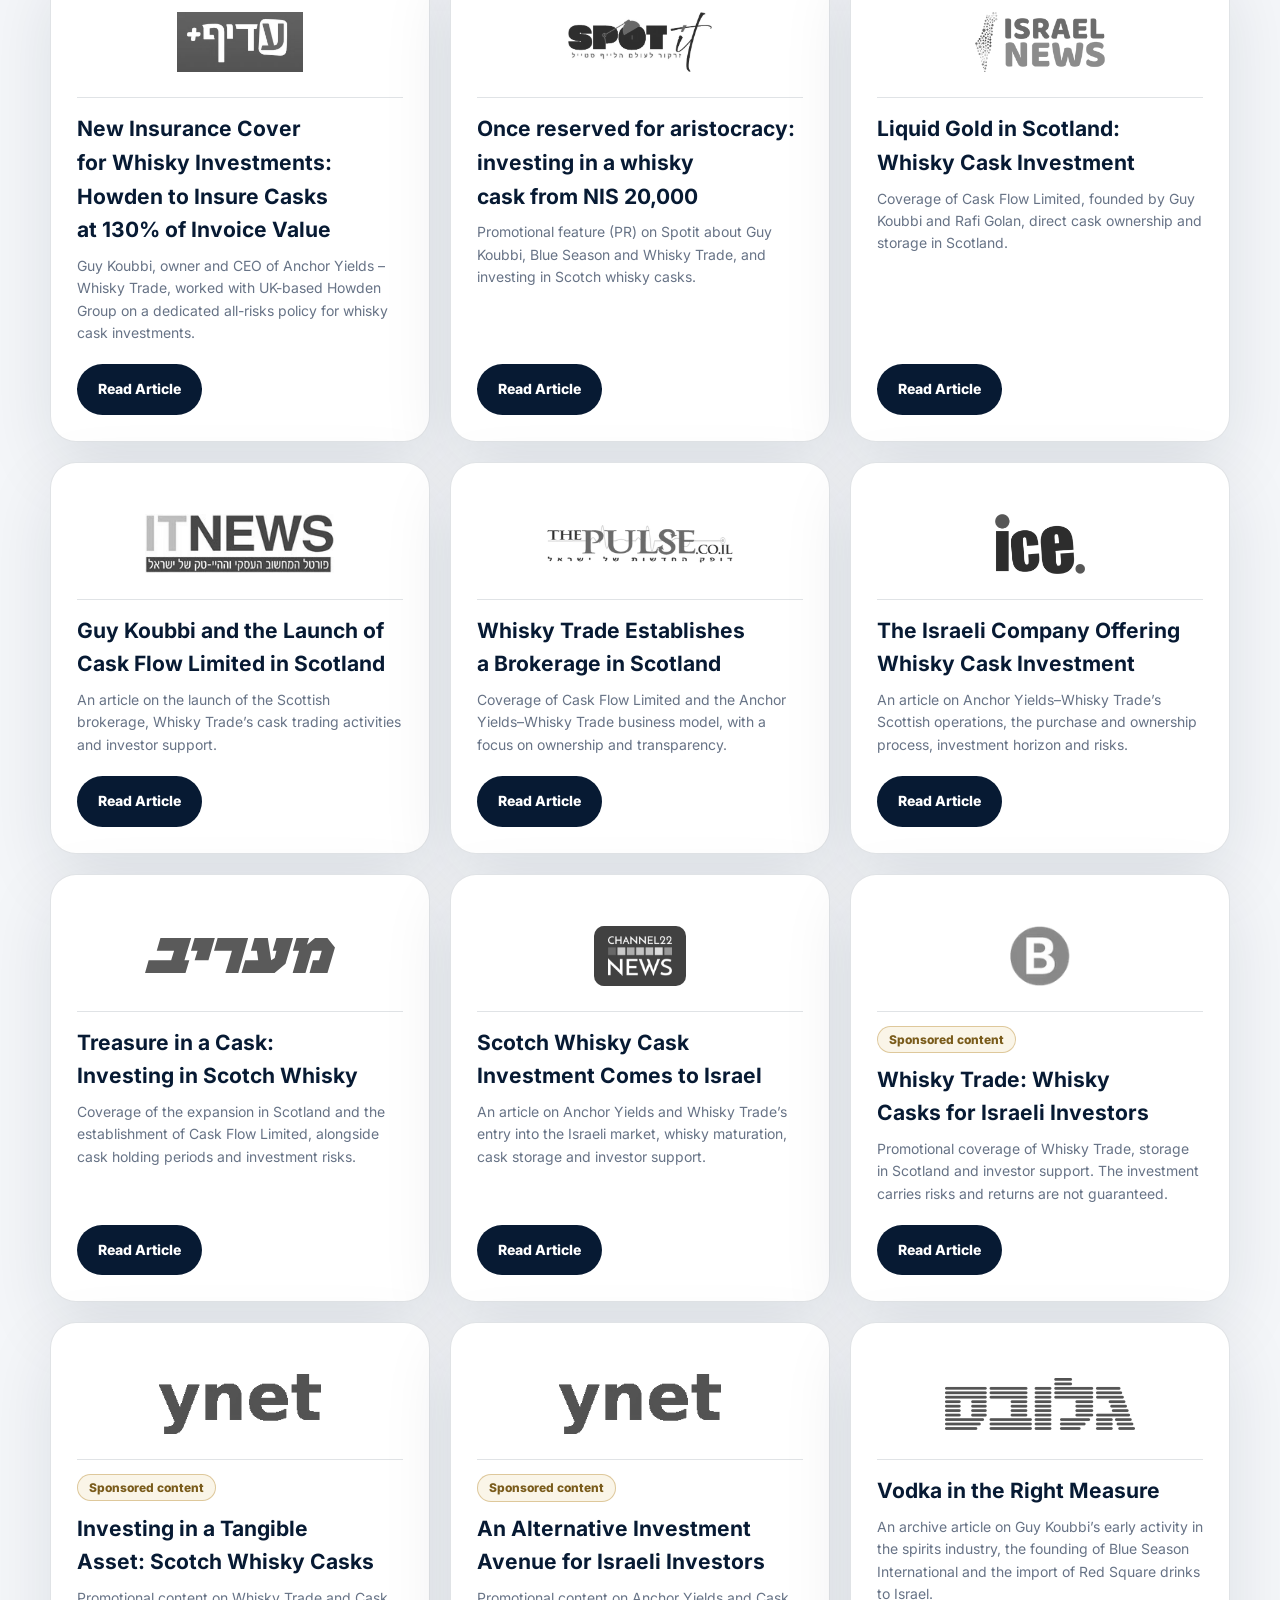
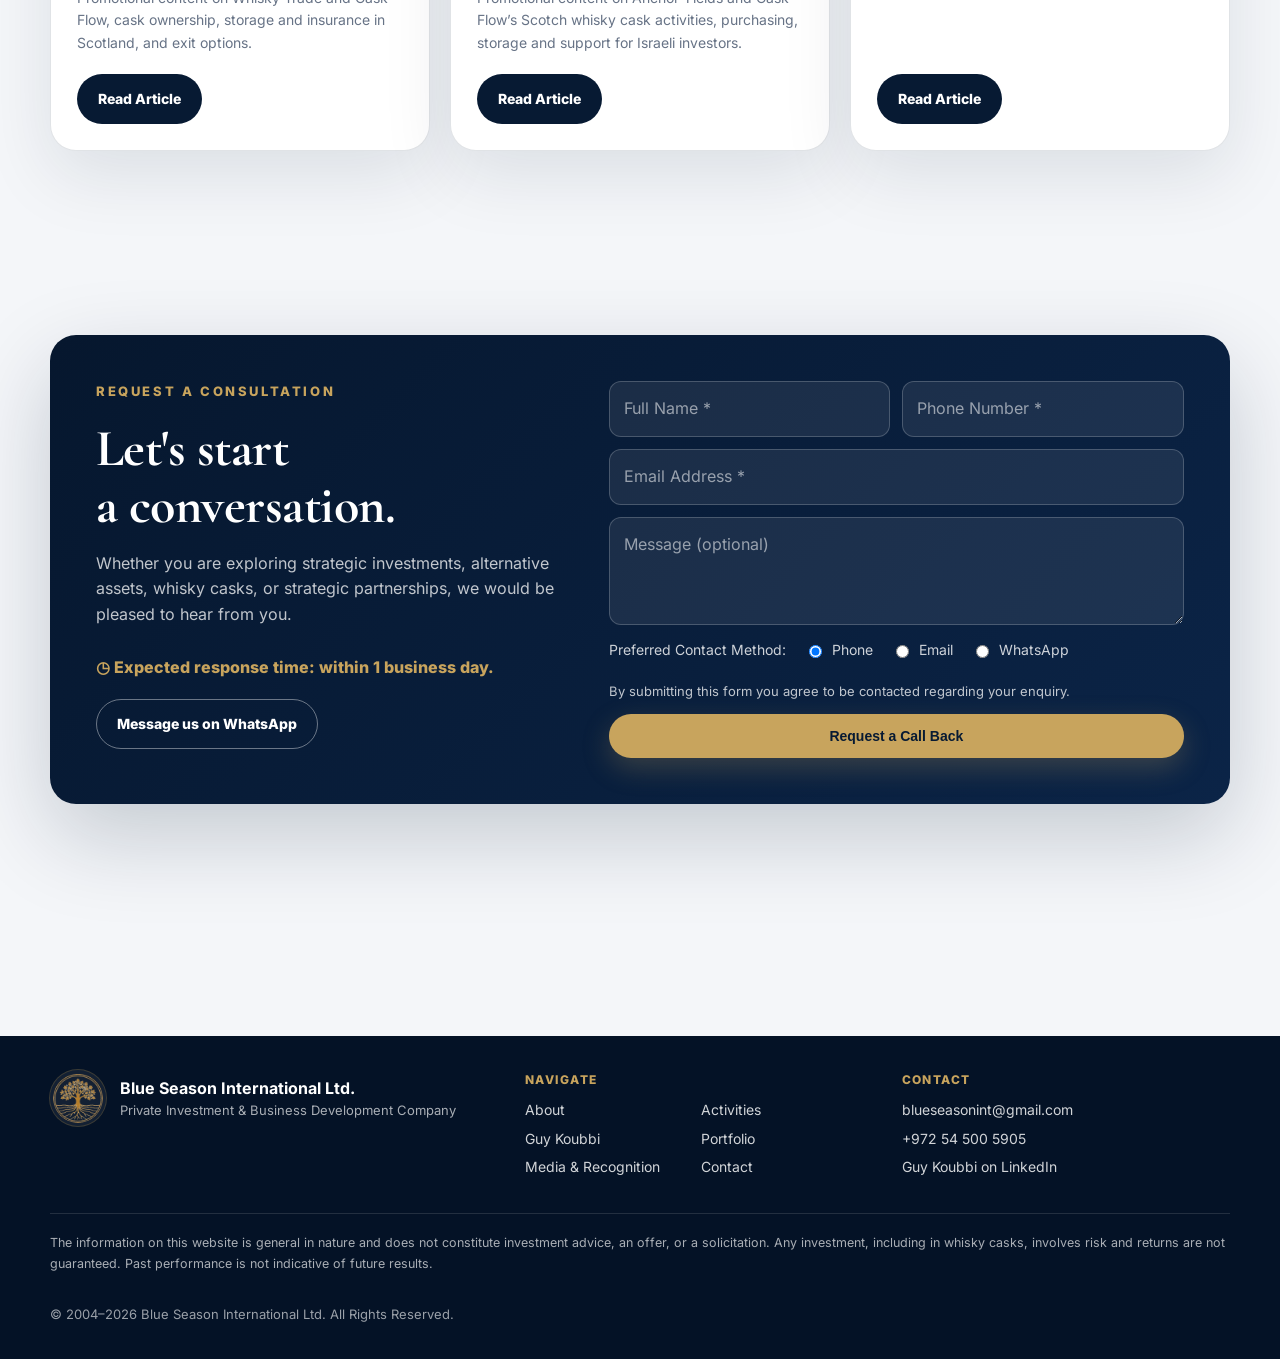
==== commit c12440ef: "Technical SEO and performance pass - Hero image: <picture> with AVIF/WebP at 480/800/1200/1365 width" ====
--- a/index.html
+++ b/index.html
@@ -737,7 +737,7 @@
       "founder":{"@type":"Person","@id":"https://blueseasonint.com/guy-koubbi.html#person","name":"Guy Koubbi","alternateName":"גיא קובי","url":"https://blueseasonint.com/guy-koubbi.html"},
       "sameAs":[
         "https://www.linkedin.com/company/blue-season-international/"
-      ]
+      ], "subOrganization":{"@type":"Organization","name":"Whisky Trade","url":"https://www.whiskytrade.co.il/"}
     },
     {
       "@type":"WebSite",
@@ -762,12 +762,32 @@
 
 <script>document.documentElement.classList.add("js")</script>
 <link rel="preload" href="assets/fonts/inter-latin-wght-normal.woff2" as="font" type="font/woff2" crossorigin>
-<link rel="preload" href="assets/fonts/cormorant-garamond-latin-600-normal.woff2" as="font" type="font/woff2" crossorigin>
+<link rel="preload" href="assets/fonts/cormorant-garamond-latin-700-normal.woff2" as="font" type="font/woff2" crossorigin>
 <link rel="stylesheet" href="assets/fonts.css" />
 <link rel="manifest" href="site.webmanifest" />
 <link rel="apple-touch-icon" href="assets/apple-touch-icon.png" />
 <link rel="stylesheet" href="assets/site-fixes.css" />
 <script src="assets/site.js" defer></script>
+<script type="application/ld+json">
+{
+  "@context": "https://schema.org",
+  "@type": "VideoObject",
+  "name": "Guy Koubbi Interviewed Live on Channel 10 (Israel's Economy Channel)",
+  "description": "A live studio interview with Guy Koubbi, founder of Blue Season International, on Channel 10 (Israel's Economy Channel), broadcast on 12 November 2026.",
+  "thumbnailUrl": "https://i.ytimg.com/vi/ZacvRsUEHJQ/hqdefault.jpg",
+  "uploadDate": "2026-11-13",
+  "duration": "PT3M45S",
+  "embedUrl": "https://www.youtube.com/embed/ZacvRsUEHJQ",
+  "contentUrl": "https://www.youtube.com/watch?v=ZacvRsUEHJQ",
+  "inLanguage": "he",
+  "about": {
+    "@type": "Person",
+    "name": "Guy Koubbi",
+    "alternateName": "גיא קובי",
+    "url": "https://blueseasonint.com/guy-koubbi.html"
+  }
+}
+</script>
 </head>
 <body>
 <a class="skip-link" href="#top">Skip to main content</a>
@@ -808,7 +828,7 @@
             <div class="metric"><strong>Global</strong><span>Business perspective</span></div>
           </div>
         </div>
-        <div class="hero-photo"><img width="1365" height="768" fetchpriority="high" src="assets/guy111.webp" alt="Guy Koubbi in a whisky cask warehouse" /></div>
+        <div class="hero-photo"><picture><source type="image/avif" srcset="assets/guy111-480.avif 480w, assets/guy111-800.avif 800w, assets/guy111-1200.avif 1200w, assets/guy111-1365.avif 1365w" sizes="(max-width: 980px) 100vw, 50vw"><source type="image/webp" srcset="assets/guy111-480.webp 480w, assets/guy111-800.webp 800w, assets/guy111-1200.webp 1200w, assets/guy111.webp 1365w" sizes="(max-width: 980px) 100vw, 50vw"><img width="1365" height="768" fetchpriority="high" src="assets/guy111.webp" alt="Guy Koubbi in a whisky cask warehouse" /></picture></div>
       </div>
     <a class="scroll-cue" href="#about" aria-label="Scroll down"><span>Scroll</span><i></i></a></section>
 
--- a/assets/site-fixes.css
+++ b/assets/site-fixes.css
@@ -409,3 +409,6 @@
 .press-strip-caption { font-size: 13px; font-weight: 800; line-height: 1.2; color: #677386; white-space: nowrap; }
 .press-strip a.press-strip-channel:hover .press-strip-caption, .press-strip a.press-strip-channel:focus-visible .press-strip-caption { color: #071a33; }
 @media (max-width: 620px) { .press-strip-caption { font-size: 12px; } }
+
+/* hero image served via <picture> (AVIF/WebP, responsive widths): keep the <img> as the layout box */
+.hero-photo picture { display: contents; }
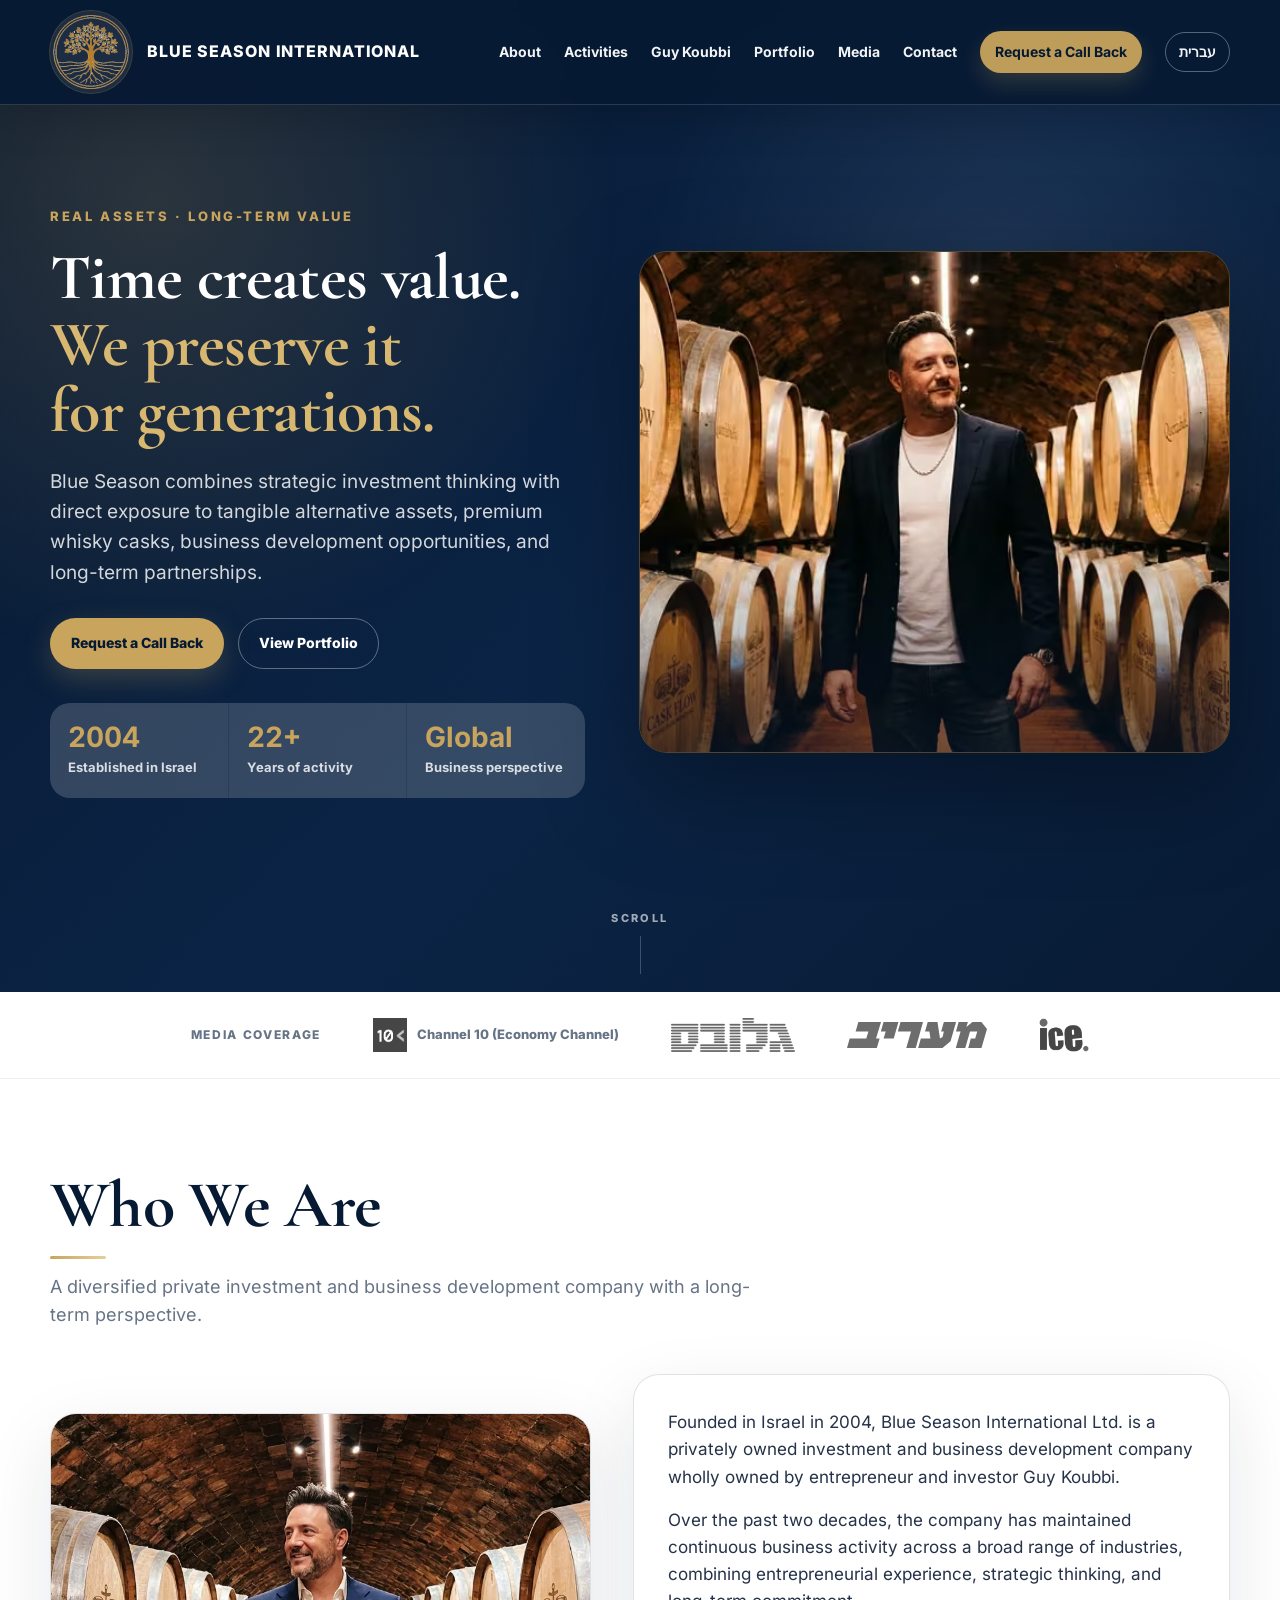
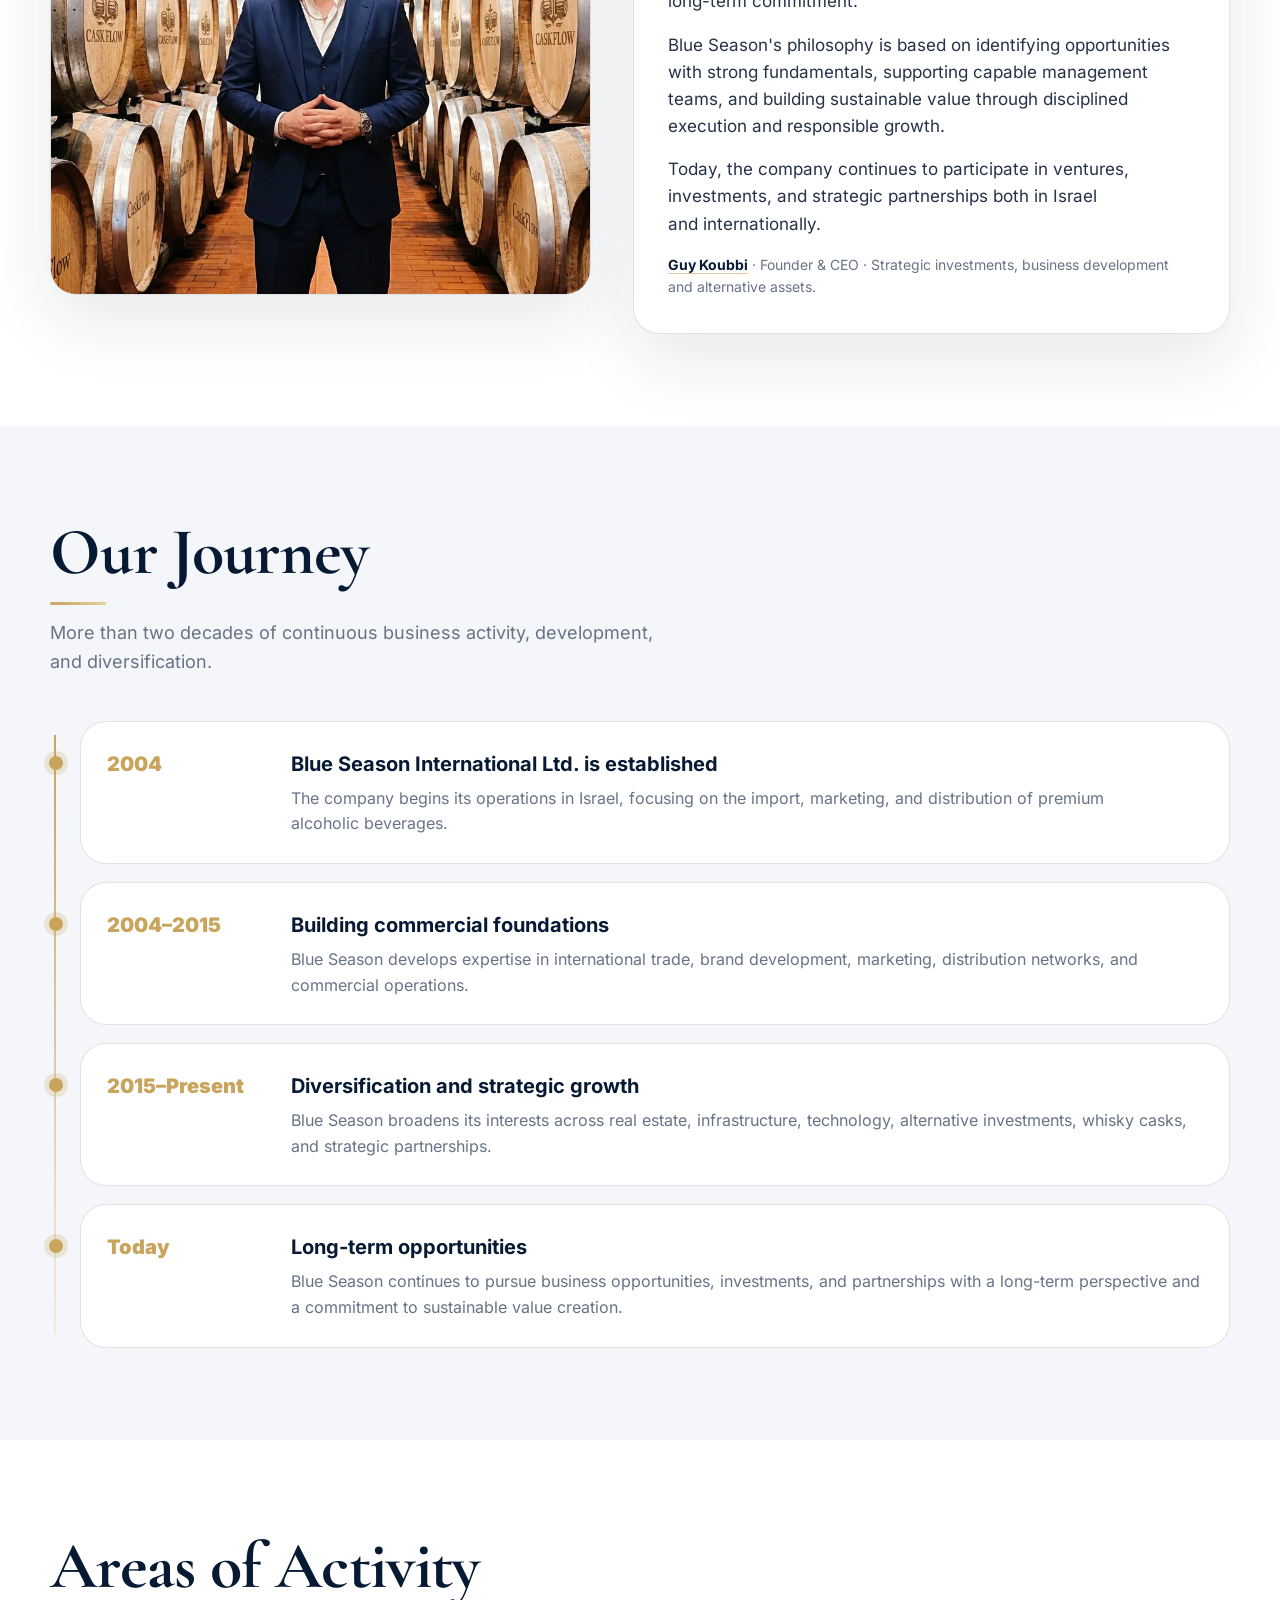
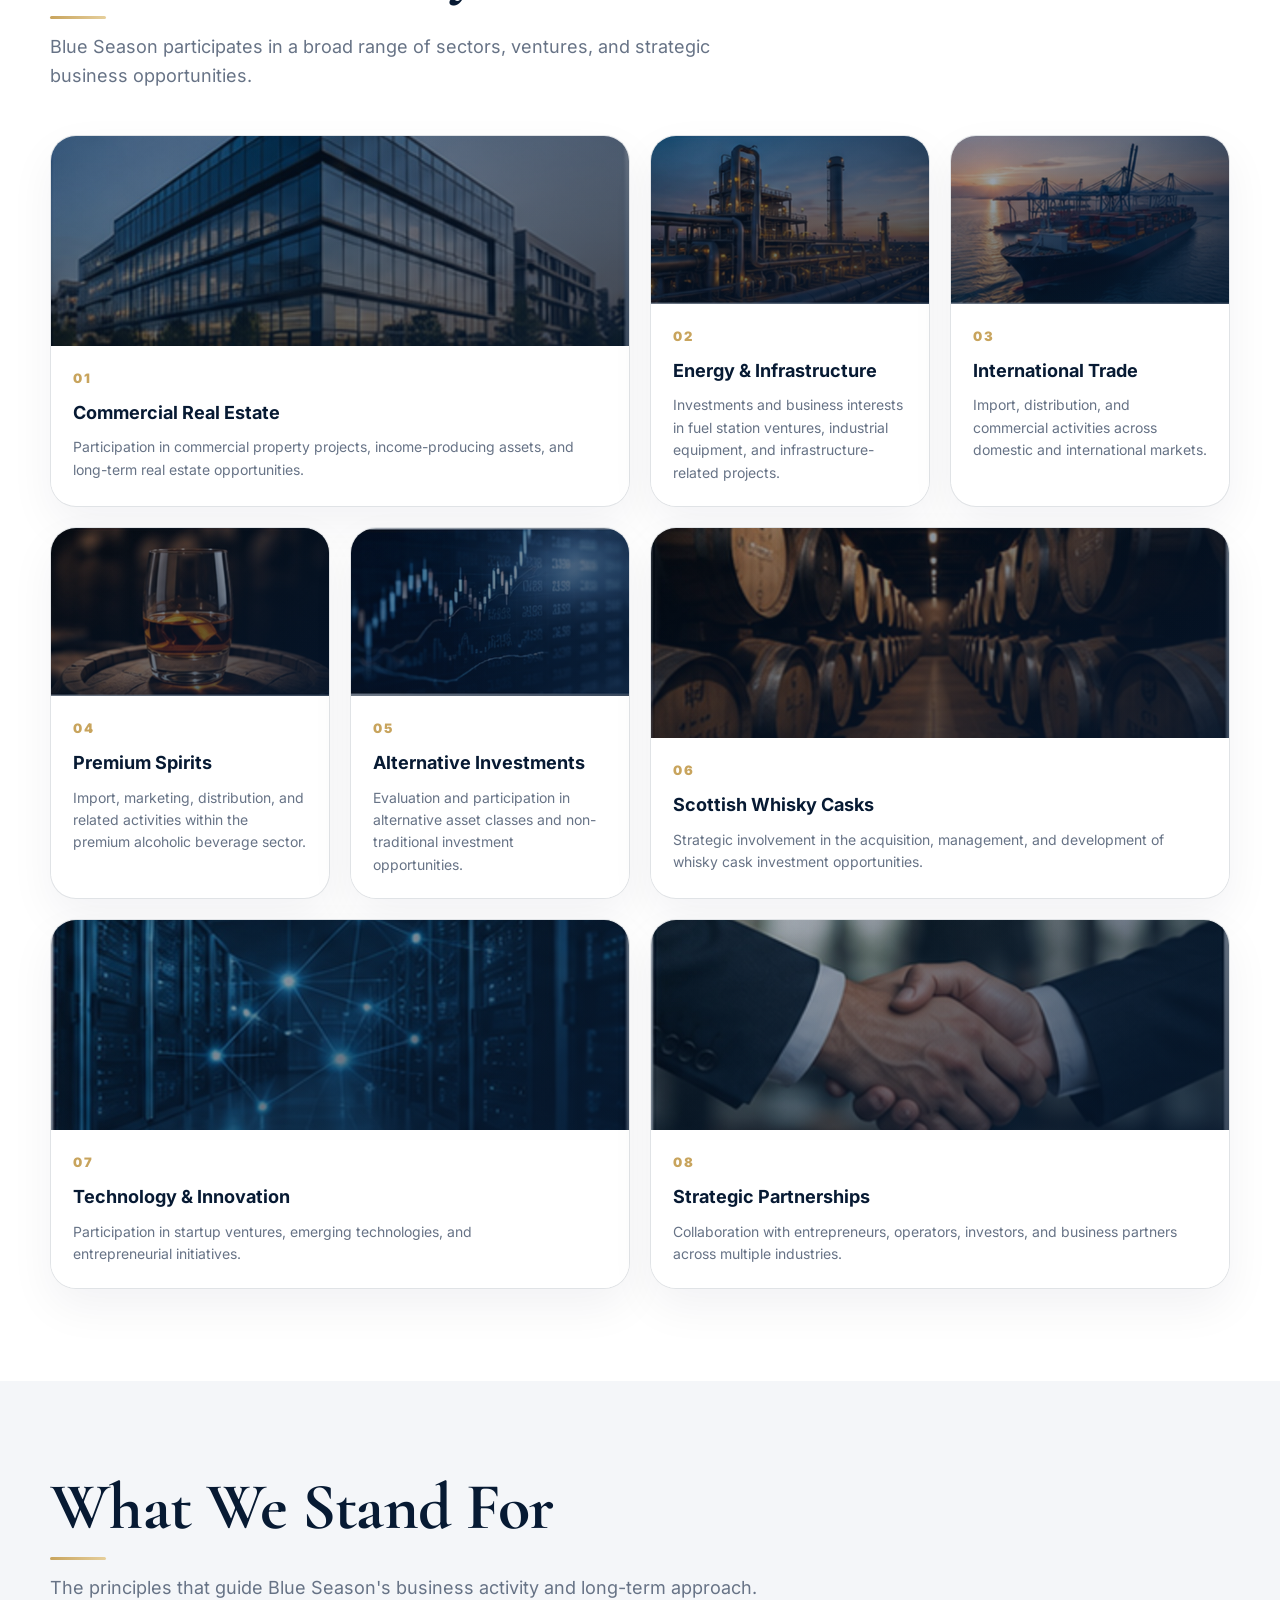
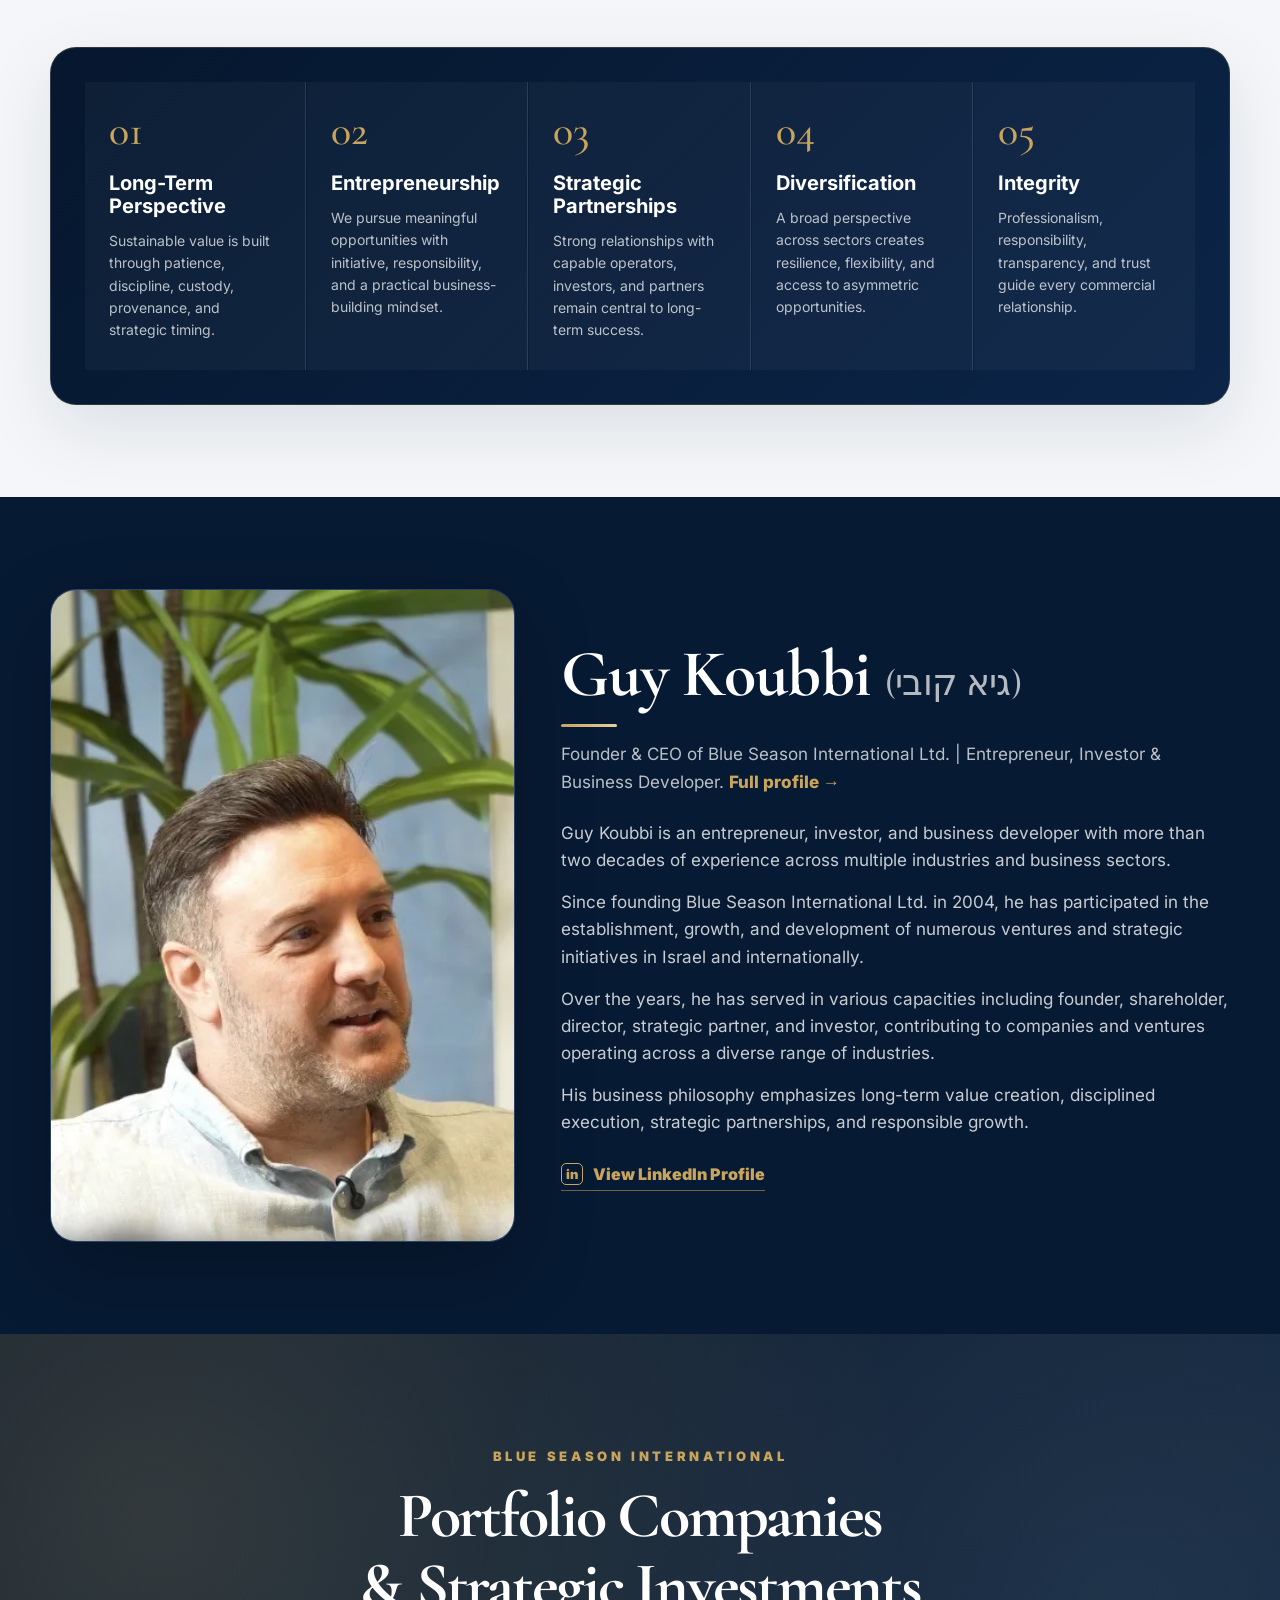
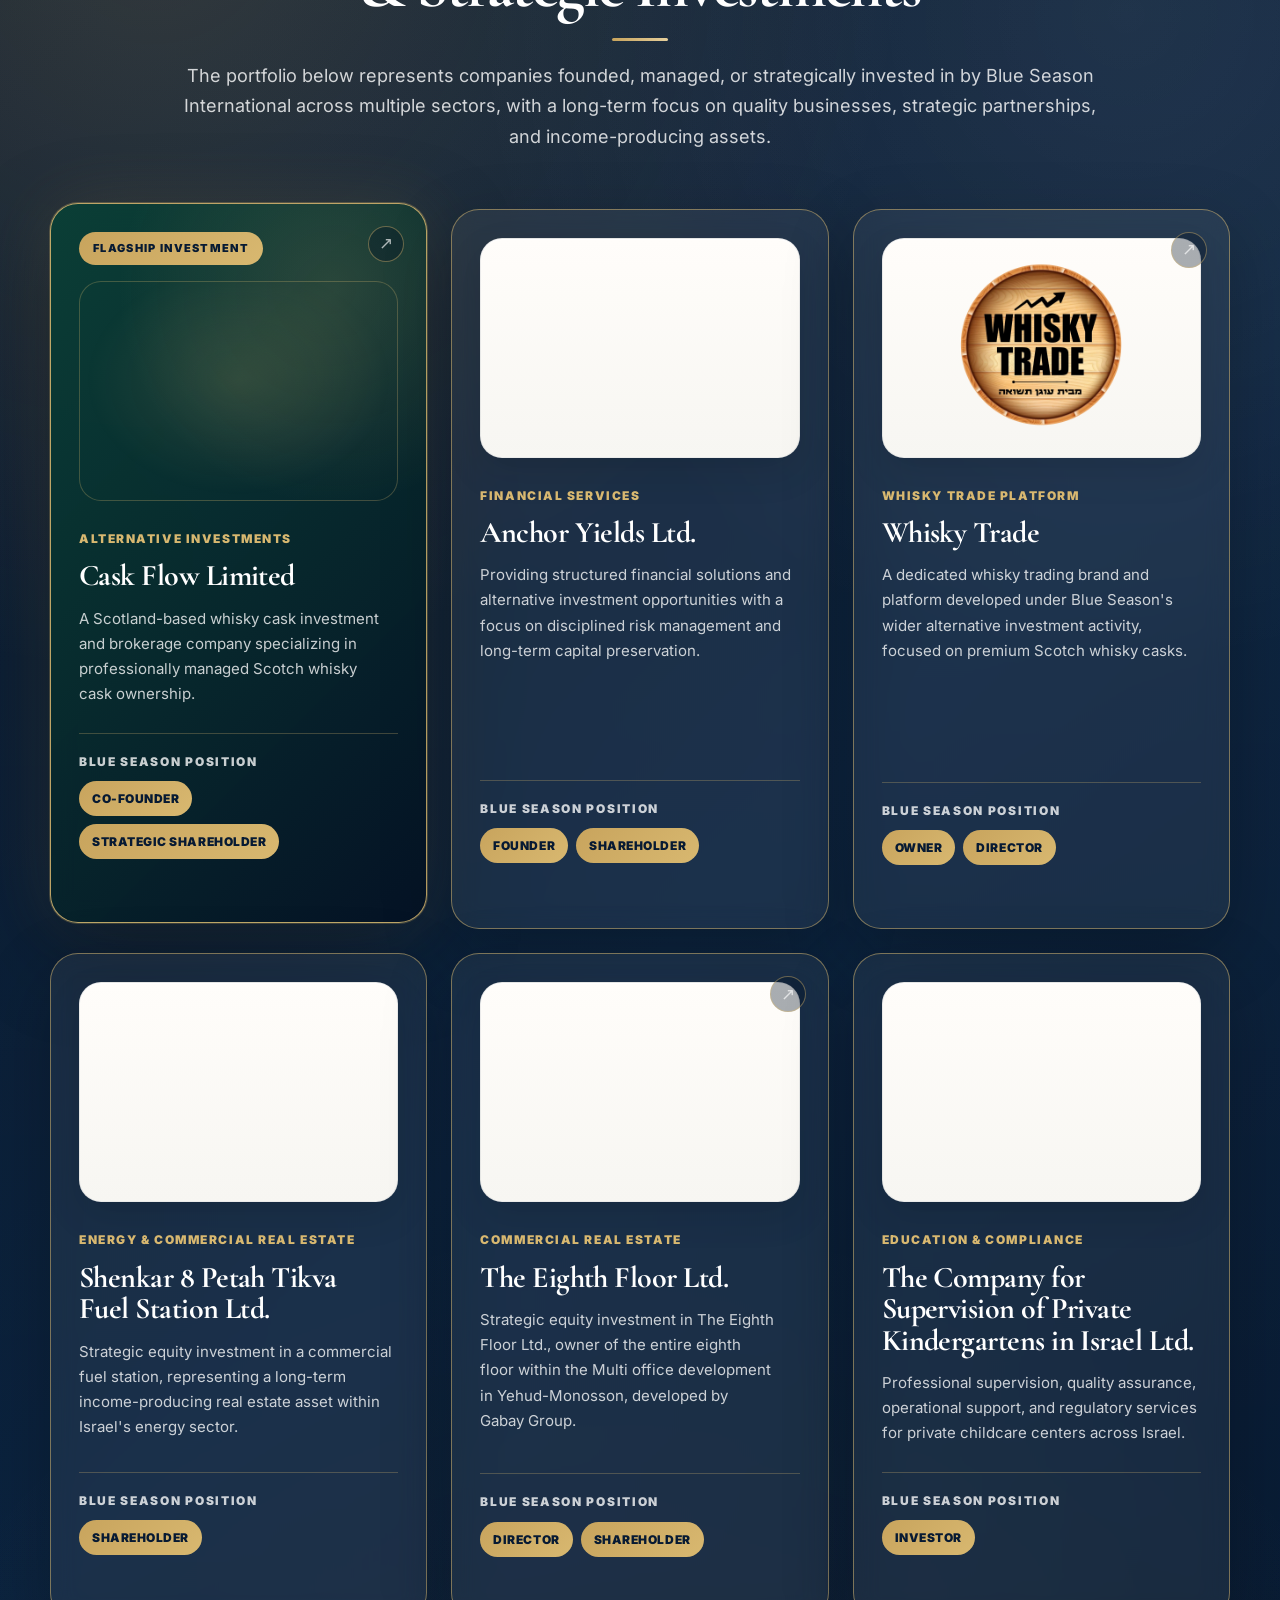
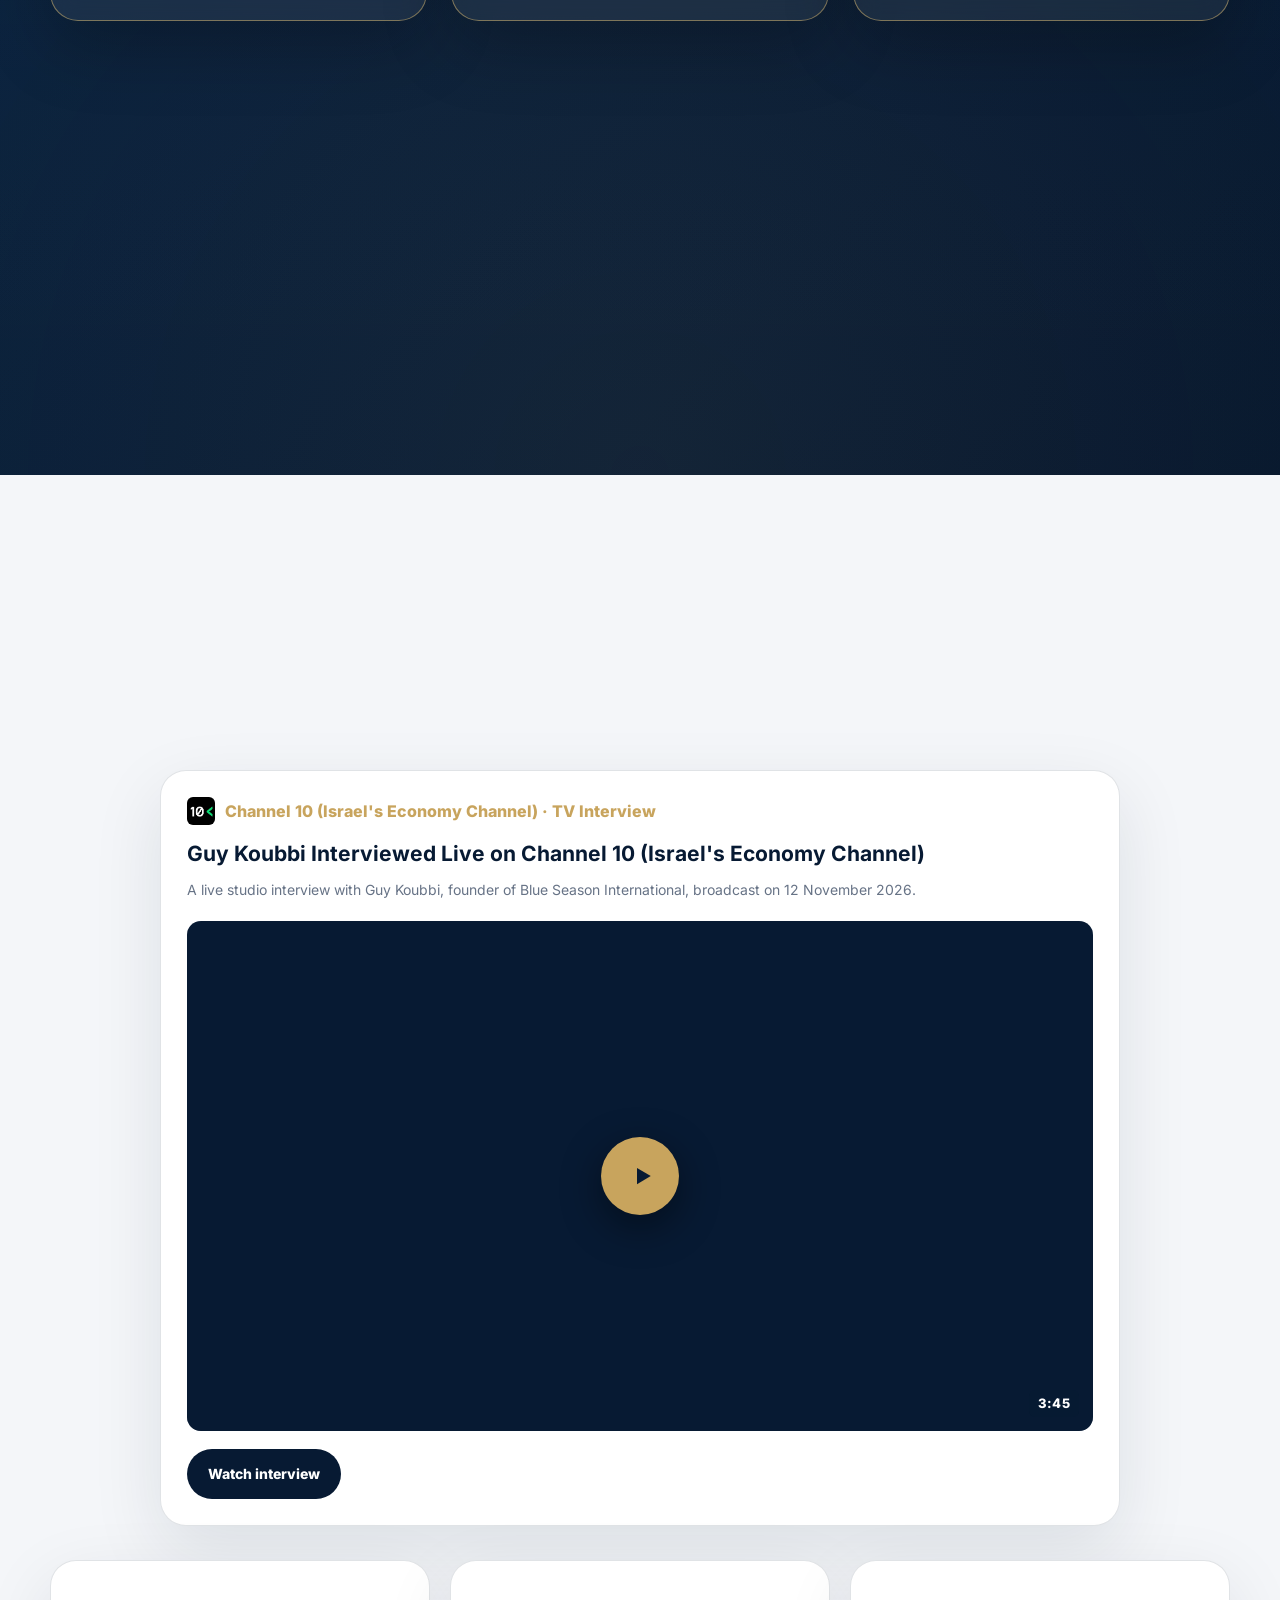
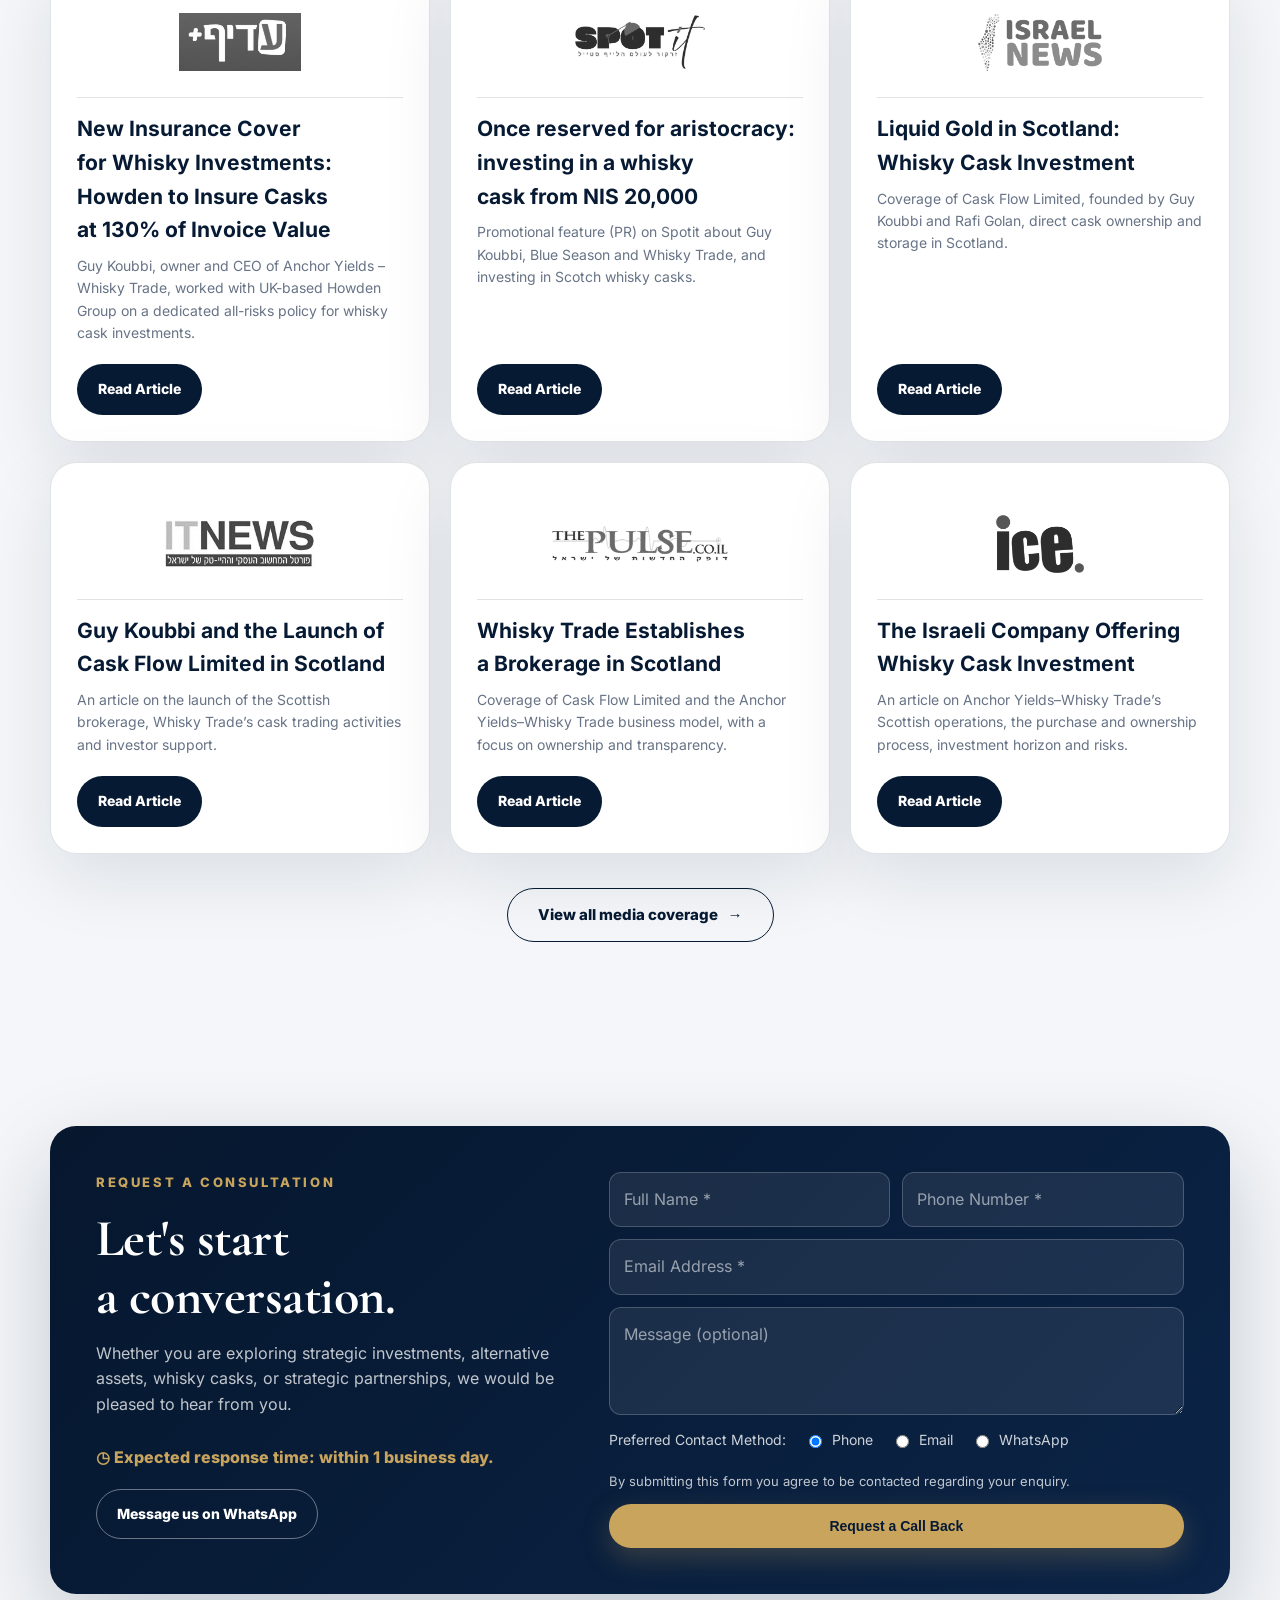
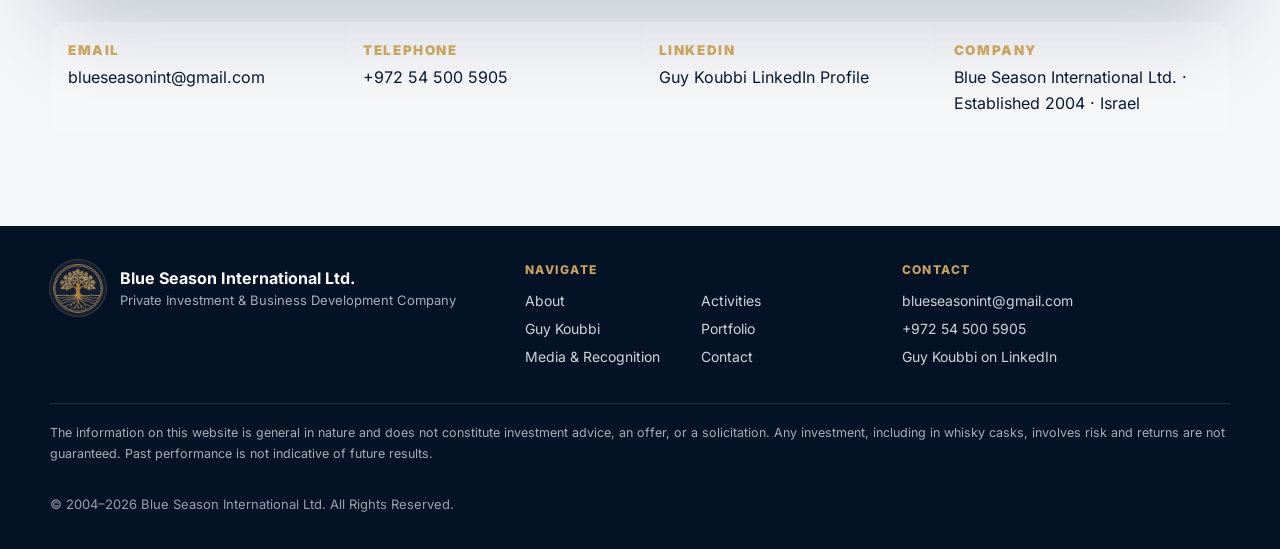
==== commit e79cfaf4: "Visual polish: click-to-play video, shorter homepage media, balanced logos - Interview video: thumbn" ====
--- a/index.html
+++ b/index.html
@@ -1037,24 +1037,18 @@
       </div>
     </section>
 
-    <section id="media-preview" class="section-light"><div class="container"><div class="section-head"><h2>Media & Recognition</h2><p>Articles, media coverage and publications featuring Guy Koubbi, Blue Season International and related business activities.</p></div><div style="max-width:960px;margin:0 auto 34px"><article class="media-card" style="min-height:0"><div><div style="display:flex;align-items:center;gap:10px;color:#c8a45d;font-weight:800;margin-bottom:12px"><img src="assets/media/strip-channel10.webp" alt="" width="28" height="28" style="border-radius:6px" loading="lazy" decoding="async">Channel 10 (Israel's Economy Channel) · TV Interview</div><h3>Guy Koubbi Interviewed Live on Channel 10 (Israel's Economy Channel)</h3><p>A live studio interview with Guy Koubbi, founder of Blue Season International, broadcast on 12 November 2026.</p><div style="position:relative;width:100%;aspect-ratio:16/9;overflow:hidden;border-radius:14px;background:#071a33;margin:18px 0"><iframe src="https://www.youtube-nocookie.com/embed/ZacvRsUEHJQ" title="Guy Koubbi Interviewed Live on Channel 10 (Israel's Economy Channel)" loading="lazy" allow="accelerometer; autoplay; clipboard-write; encrypted-media; gyroscope; picture-in-picture; web-share" referrerpolicy="strict-origin-when-cross-origin" allowfullscreen style="position:absolute;inset:0;width:100%;height:100%;border:0"></iframe></div></div><a class="btn" href="https://www.youtube.com/watch?v=ZacvRsUEHJQ" target="_blank" rel="noopener noreferrer" aria-label="Watch the interview on YouTube: Guy Koubbi on Channel 10">Watch interview</a></article></div>
+    <section id="media-preview" class="section-light"><div class="container"><div class="section-head"><h2>Media & Recognition</h2><p>Articles, media coverage and publications featuring Guy Koubbi, Blue Season International and related business activities.</p></div><div style="max-width:960px;margin:0 auto 34px"><article class="media-card" style="min-height:0"><div><div style="display:flex;align-items:center;gap:10px;color:#c8a45d;font-weight:800;margin-bottom:12px"><img src="assets/media/strip-channel10.webp" alt="" width="28" height="28" style="border-radius:6px" loading="lazy" decoding="async">Channel 10 (Israel's Economy Channel) · TV Interview</div><h3>Guy Koubbi Interviewed Live on Channel 10 (Israel's Economy Channel)</h3><p>A live studio interview with Guy Koubbi, founder of Blue Season International, broadcast on 12 November 2026.</p><div class="yt-player" style="position:relative;width:100%;aspect-ratio:16/9;overflow:hidden;border-radius:14px;background:#071a33;margin:18px 0"><button type="button" class="yt-facade" data-yt="ZacvRsUEHJQ" data-title="Guy Koubbi Interviewed Live on Channel 10 (Israel's Economy Channel)" aria-label="Play video: Guy Koubbi Interviewed Live on Channel 10 (Israel's Economy Channel)"><img class="yt-thumb" src="https://i.ytimg.com/vi/ZacvRsUEHJQ/hq720.jpg" data-fallback="https://i.ytimg.com/vi/ZacvRsUEHJQ/hqdefault.jpg" alt="" width="1280" height="720" loading="lazy" decoding="async"><span class="yt-play" aria-hidden="true"><svg viewBox="0 0 24 24" width="30" height="30"><path d="M8 5.5v13l11-6.5z" fill="#071a33"/></svg></span><span class="yt-dur" aria-hidden="true">3:45</span></button><noscript><a class="yt-nojs" href="https://www.youtube.com/watch?v=ZacvRsUEHJQ" target="_blank" rel="noopener noreferrer">Watch on YouTube</a></noscript></div></div><a class="btn" href="https://www.youtube.com/watch?v=ZacvRsUEHJQ" target="_blank" rel="noopener noreferrer" aria-label="Watch the interview on YouTube: Guy Koubbi on Channel 10">Watch interview</a></article></div>
 <div class="media-grid">
 <!-- MEDIA:START -->
-<article class="media-card"><div><div class="publisher-logo-wrap"><img width="240" height="114" class="publisher-logo" src="assets/media/adifplus.webp" alt="Adif Plus" loading="lazy" decoding="async" /></div><h3>New Insurance Cover for Whisky Investments: Howden to Insure Casks at 130% of Invoice Value</h3><p>Guy Koubbi, owner and CEO of Anchor Yields – Whisky Trade, worked with UK-based Howden Group on a dedicated all-risks policy for whisky cask investments.</p></div><a class="btn" href="https://www.adifplus.co.il/%d7%9b%d7%99%d7%a1%d7%95%d7%99-%d7%91%d7%99%d7%98%d7%95%d7%97%d7%99-%d7%97%d7%93%d7%a9-%d7%9c%d7%94%d7%a9%d7%a7%d7%a2%d7%95%d7%aa-%d7%91%d7%95%d7%95%d7%99%d7%a1%d7%a7%d7%99-%d7%94%d7%90%d7%95%d7%93/" target="_blank" rel="noopener noreferrer" aria-label="Read Article: New Insurance Cover for Whisky Investments: Howden to Insure Casks at 130% of Invoice Value">Read Article</a></article>
-<article class="media-card"><div><div class="publisher-logo-wrap"><img width="451" height="187" class="publisher-logo" src="assets/media/spotit.webp" alt="Spotit" loading="lazy" decoding="async" /></div><h3>Once reserved for aristocracy: investing in a whisky cask from NIS 20,000</h3><p>Promotional feature (PR) on Spotit about Guy Koubbi, Blue Season and Whisky Trade, and investing in Scotch whisky casks.</p></div><a class="btn" href="https://spotit.co.il/p/102074" target="_blank" rel="noopener noreferrer" aria-label="Read Article: Once reserved for aristocracy: investing in a whisky cask from NIS 20,000">Read Article</a></article>
-<article class="media-card"><div><div class="publisher-logo-wrap"><img width="218" height="100" class="publisher-logo" src="assets/media/israelnews.webp" alt="Israel News" loading="lazy" decoding="async" /></div><h3>Liquid Gold in Scotland: Whisky Cask Investment</h3><p>Coverage of Cask Flow Limited, founded by Guy Koubbi and Rafi Golan, direct cask ownership and storage in Scotland.</p></div><a class="btn" href="https://israelnews.co.il/?p=26657" target="_blank" rel="noopener noreferrer" aria-label="Read Article: Liquid Gold in Scotland: Whisky Cask Investment">Read Article</a></article>
-<article class="media-card"><div><div class="publisher-logo-wrap"><img width="250" height="78" class="publisher-logo" src="assets/media/itnews.webp" alt="IT News" loading="lazy" decoding="async" /></div><h3>Guy Koubbi and the Launch of Cask Flow Limited in Scotland</h3><p>An article on the launch of the Scottish brokerage, Whisky Trade’s cask trading activities and investor support.</p></div><a class="btn" href="https://itnews.co.il/news/?p=57469" target="_blank" rel="noopener noreferrer" aria-label="Read Article: Guy Koubbi and the Launch of Cask Flow Limited in Scotland">Read Article</a></article>
-<article class="media-card"><div><div class="publisher-logo-wrap"><img width="300" height="60" class="publisher-logo" src="assets/media/thepulse.webp" alt="The-Pulse" loading="lazy" decoding="async" /></div><h3>Whisky Trade Establishes a Brokerage in Scotland</h3><p>Coverage of Cask Flow Limited and the Anchor Yields–Whisky Trade business model, with a focus on ownership and transparency.</p></div><a class="btn" href="https://thepulse.co.il/index.php/67420-promoted-20261020-091701" target="_blank" rel="noopener noreferrer" aria-label="Read Article: Whisky Trade Establishes a Brokerage in Scotland">Read Article</a></article>
-<article class="media-card"><div><div class="publisher-logo-wrap"><img width="344" height="228" class="publisher-logo" src="assets/media/ice.webp" alt="ice" loading="lazy" decoding="async" /></div><h3>The Israeli Company Offering Whisky Cask Investment</h3><p>An article on Anchor Yields–Whisky Trade’s Scottish operations, the purchase and ownership process, investment horizon and risks.</p></div><a class="btn" href="https://www.ice.co.il/finance/news/article/1134398" target="_blank" rel="noopener noreferrer" aria-label="Read Article: The Israeli Company Offering Whisky Cask Investment">Read Article</a></article>
-<article class="media-card"><div><div class="publisher-logo-wrap"><img class="publisher-logo" src="assets/media/maariv.svg" alt="Maariv" loading="lazy" decoding="async" /></div><h3>Treasure in a Cask: Investing in Scotch Whisky</h3><p>Coverage of the expansion in Scotland and the establishment of Cask Flow Limited, alongside cask holding periods and investment risks.</p></div><a class="btn" href="https://www.maariv.co.il/economy/israel/article-1379315" target="_blank" rel="noopener noreferrer" aria-label="Read Article: Treasure in a Cask: Investing in Scotch Whisky">Read Article</a></article>
-<article class="media-card"><div><div class="publisher-logo-wrap"><img width="380" height="240" class="publisher-logo" src="assets/media/channel22.webp" alt="Channel22" loading="lazy" decoding="async" /></div><h3>Scotch Whisky Cask Investment Comes to Israel</h3><p>An article on Anchor Yields and Whisky Trade’s entry into the Israeli market, whisky maturation, cask storage and investor support.</p></div><a class="btn" href="https://channel22.co.il/investing-in-scotch-whiskey-casks/" target="_blank" rel="noopener noreferrer" aria-label="Read Article: Scotch Whisky Cask Investment Comes to Israel">Read Article</a></article>
-<article class="media-card"><div><div class="publisher-logo-wrap"><img width="72" height="72" class="publisher-logo" src="assets/media/bamedia.webp" alt="BA Media" loading="lazy" decoding="async" /></div><span class="media-tag">Sponsored content</span><h3>Whisky Trade: Whisky Casks for Israeli Investors</h3><p>Promotional coverage of Whisky Trade, storage in Scotland and investor support. The investment carries risks and returns are not guaranteed.</p></div><a class="btn" href="https://ba-media.co.il/whisky-trade/" target="_blank" rel="noopener noreferrer" aria-label="Read Article: Whisky Trade: Whisky Casks for Israeli Investors">Read Article</a></article>
-<article class="media-card"><div><div class="publisher-logo-wrap"><img width="220" height="81" class="publisher-logo" src="assets/media/ymag.webp" alt="Ynet Magazine" loading="lazy" decoding="async" /></div><span class="media-tag">Sponsored content</span><h3>Investing in a Tangible Asset: Scotch Whisky Casks</h3><p>Promotional content on Whisky Trade and Cask Flow, cask ownership, storage and insurance in Scotland, and exit options.</p></div><a class="btn" href="https://ymag.ynet.co.il/whiskey-ob/" target="_blank" rel="noopener noreferrer" aria-label="Read Article: Investing in a Tangible Asset: Scotch Whisky Casks">Read Article</a></article>
-<article class="media-card"><div><div class="publisher-logo-wrap"><img width="220" height="81" class="publisher-logo" src="assets/media/ymag.webp" alt="Ynet Magazine" loading="lazy" decoding="async" /></div><span class="media-tag">Sponsored content</span><h3>An Alternative Investment Avenue for Israeli Investors</h3><p>Promotional content on Anchor Yields and Cask Flow’s Scotch whisky cask activities, purchasing, storage and support for Israeli investors.</p></div><a class="btn" href="https://ymag.ynet.co.il/new-invest-1/" target="_blank" rel="noopener noreferrer" aria-label="Read Article: An Alternative Investment Avenue for Israeli Investors">Read Article</a></article>
-<article class="media-card"><div><div class="publisher-logo-wrap"><img width="380" height="104" class="publisher-logo" src="assets/media/globes.webp" alt="Globes" loading="lazy" decoding="async" /></div><h3>Vodka in the Right Measure</h3><p>An archive article on Guy Koubbi’s early activity in the spirits industry, the founding of Blue Season International and the import of Red Square drinks to Israel.</p></div><a class="btn" href="https://www.globes.co.il/news/article.aspx?did=1000011947" target="_blank" rel="noopener noreferrer" aria-label="Read Article: Vodka in the Right Measure">Read Article</a></article>
+<article class="media-card"><div><div class="publisher-logo-wrap"><img width="240" height="114" style="height:58px;width:auto;max-height:none;max-width:none" class="publisher-logo" src="assets/media/adifplus.webp" alt="Adif Plus" loading="lazy" decoding="async" /></div><h3>New Insurance Cover for Whisky Investments: Howden to Insure Casks at 130% of Invoice Value</h3><p>Guy Koubbi, owner and CEO of Anchor Yields – Whisky Trade, worked with UK-based Howden Group on a dedicated all-risks policy for whisky cask investments.</p></div><a class="btn" href="https://www.adifplus.co.il/%d7%9b%d7%99%d7%a1%d7%95%d7%99-%d7%91%d7%99%d7%98%d7%95%d7%97%d7%99-%d7%97%d7%93%d7%a9-%d7%9c%d7%94%d7%a9%d7%a7%d7%a2%d7%95%d7%aa-%d7%91%d7%95%d7%95%d7%99%d7%a1%d7%a7%d7%99-%d7%94%d7%90%d7%95%d7%93/" target="_blank" rel="noopener noreferrer" aria-label="Read Article: New Insurance Cover for Whisky Investments: Howden to Insure Casks at 130% of Invoice Value">Read Article</a></article>
+<article class="media-card"><div><div class="publisher-logo-wrap"><img width="451" height="187" style="height:54px;width:auto;max-height:none;max-width:none" class="publisher-logo" src="assets/media/spotit.webp" alt="Spotit" loading="lazy" decoding="async" /></div><h3>Once reserved for aristocracy: investing in a whisky cask from NIS 20,000</h3><p>Promotional feature (PR) on Spotit about Guy Koubbi, Blue Season and Whisky Trade, and investing in Scotch whisky casks.</p></div><a class="btn" href="https://spotit.co.il/p/102074" target="_blank" rel="noopener noreferrer" aria-label="Read Article: Once reserved for aristocracy: investing in a whisky cask from NIS 20,000">Read Article</a></article>
+<article class="media-card"><div><div class="publisher-logo-wrap"><img width="218" height="100" style="height:57px;width:auto;max-height:none;max-width:none" class="publisher-logo" src="assets/media/israelnews.webp" alt="Israel News" loading="lazy" decoding="async" /></div><h3>Liquid Gold in Scotland: Whisky Cask Investment</h3><p>Coverage of Cask Flow Limited, founded by Guy Koubbi and Rafi Golan, direct cask ownership and storage in Scotland.</p></div><a class="btn" href="https://israelnews.co.il/?p=26657" target="_blank" rel="noopener noreferrer" aria-label="Read Article: Liquid Gold in Scotland: Whisky Cask Investment">Read Article</a></article>
+<article class="media-card"><div><div class="publisher-logo-wrap"><img width="250" height="78" style="height:47px;width:auto;max-height:none;max-width:none" class="publisher-logo" src="assets/media/itnews.webp" alt="IT News" loading="lazy" decoding="async" /></div><h3>Guy Koubbi and the Launch of Cask Flow Limited in Scotland</h3><p>An article on the launch of the Scottish brokerage, Whisky Trade’s cask trading activities and investor support.</p></div><a class="btn" href="https://itnews.co.il/news/?p=57469" target="_blank" rel="noopener noreferrer" aria-label="Read Article: Guy Koubbi and the Launch of Cask Flow Limited in Scotland">Read Article</a></article>
+<article class="media-card"><div><div class="publisher-logo-wrap"><img width="300" height="60" style="height:36px;width:auto;max-height:none;max-width:none" class="publisher-logo" src="assets/media/thepulse.webp" alt="The-Pulse" loading="lazy" decoding="async" /></div><h3>Whisky Trade Establishes a Brokerage in Scotland</h3><p>Coverage of Cask Flow Limited and the Anchor Yields–Whisky Trade business model, with a focus on ownership and transparency.</p></div><a class="btn" href="https://thepulse.co.il/index.php/67420-promoted-20261020-091701" target="_blank" rel="noopener noreferrer" aria-label="Read Article: Whisky Trade Establishes a Brokerage in Scotland">Read Article</a></article>
+<article class="media-card"><div><div class="publisher-logo-wrap"><img width="344" height="228" style="height:58px;width:auto;max-height:none;max-width:none" class="publisher-logo" src="assets/media/ice.webp" alt="ice" loading="lazy" decoding="async" /></div><h3>The Israeli Company Offering Whisky Cask Investment</h3><p>An article on Anchor Yields–Whisky Trade’s Scottish operations, the purchase and ownership process, investment horizon and risks.</p></div><a class="btn" href="https://www.ice.co.il/finance/news/article/1134398" target="_blank" rel="noopener noreferrer" aria-label="Read Article: The Israeli Company Offering Whisky Cask Investment">Read Article</a></article>
 <!-- MEDIA:END -->
 
-</div></div></section>
+</div><p class="media-more"><a href="media.html">View all media coverage <span aria-hidden="true">&rarr;</span></a></p></div></section>
 
     <section id="contact" class="section-light">
       <div class="container">
--- a/assets/site-fixes.css
+++ b/assets/site-fixes.css
@@ -412,3 +412,23 @@
 
 /* hero image served via <picture> (AVIF/WebP, responsive widths): keep the <img> as the layout box */
 .hero-photo picture { display: contents; }
+
+/* Interview video: thumbnail + play button; the YouTube iframe is only created on click (see site.js) */
+.yt-player .yt-facade { position: absolute; inset: 0; width: 100%; height: 100%; padding: 0; border: 0; margin: 0; background: transparent; cursor: pointer; display: block; color: inherit; font: inherit; }
+.yt-player .yt-thumb { position: absolute; inset: 0; width: 100%; height: 100%; object-fit: cover; display: block; }
+.yt-player .yt-thumb.is-empty { display: none; }
+.yt-player .yt-facade::before { content: ""; position: absolute; inset: 0; z-index: 1; background: linear-gradient(180deg, rgba(7,26,51,.08) 0%, rgba(7,26,51,.5) 100%); transition: opacity .25s ease; }
+.yt-player .yt-play { position: absolute; z-index: 2; left: 50%; top: 50%; width: 78px; height: 78px; margin: -39px 0 0 -39px; border-radius: 50%; background: #c8a45d; display: grid; place-items: center; box-shadow: 0 12px 40px rgba(0,0,0,.45); transition: transform .2s ease, background .2s ease; }
+.yt-player .yt-play svg { display: block; transform: translateX(2px); }
+.yt-player .yt-facade:hover .yt-play, .yt-player .yt-facade:focus-visible .yt-play { transform: scale(1.08); background: #d8b870; }
+.yt-player .yt-facade:focus-visible { outline: 3px solid #d8b870; outline-offset: -3px; }
+.yt-player .yt-dur { position: absolute; z-index: 2; bottom: 14px; right: 14px; padding: 3px 9px; border-radius: 6px; background: rgba(7,26,51,.82); color: #fff; font-size: 13px; font-weight: 800; letter-spacing: .02em; direction: ltr; }
+.yt-player iframe { position: absolute; inset: 0; width: 100%; height: 100%; border: 0; }
+.yt-player .yt-nojs { position: absolute; inset: 0; z-index: 3; display: grid; place-items: end center; padding-bottom: 18px; color: #fff; font-weight: 800; }
+@media (max-width: 620px) { .yt-player .yt-play { width: 62px; height: 62px; margin: -31px 0 0 -31px; } }
+@media (prefers-reduced-motion: reduce) { .yt-player .yt-play, .yt-player .yt-facade::before { transition: none; } }
+
+/* Homepage media: link to the full list */
+.media-more { margin: 34px 0 0; text-align: center; }
+.media-more a { display: inline-flex; align-items: center; gap: 10px; padding: 14px 30px; border-radius: 999px; border: 1.5px solid #071a33; color: #071a33; font-weight: 800; font-size: 15px; text-decoration: none; transition: background .2s ease, color .2s ease; }
+.media-more a:hover, .media-more a:focus-visible { background: #071a33; color: #fff; }
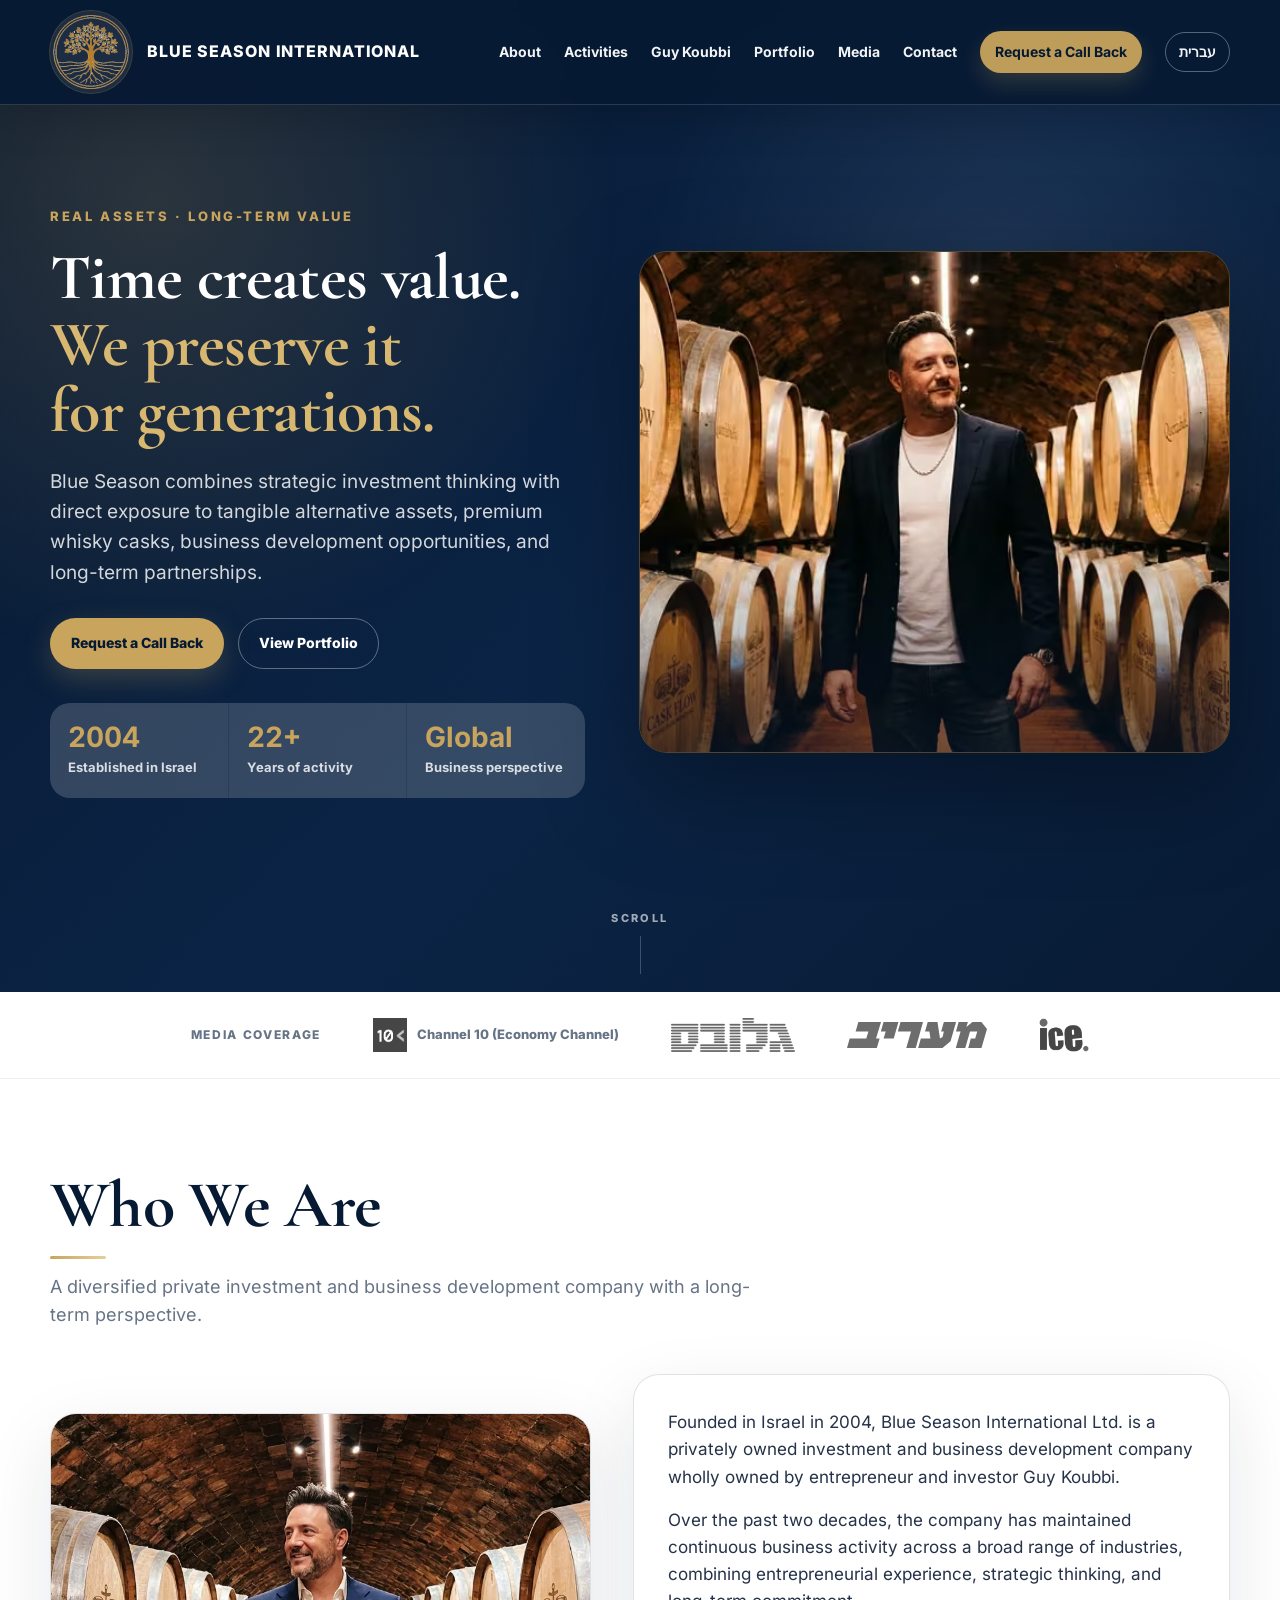
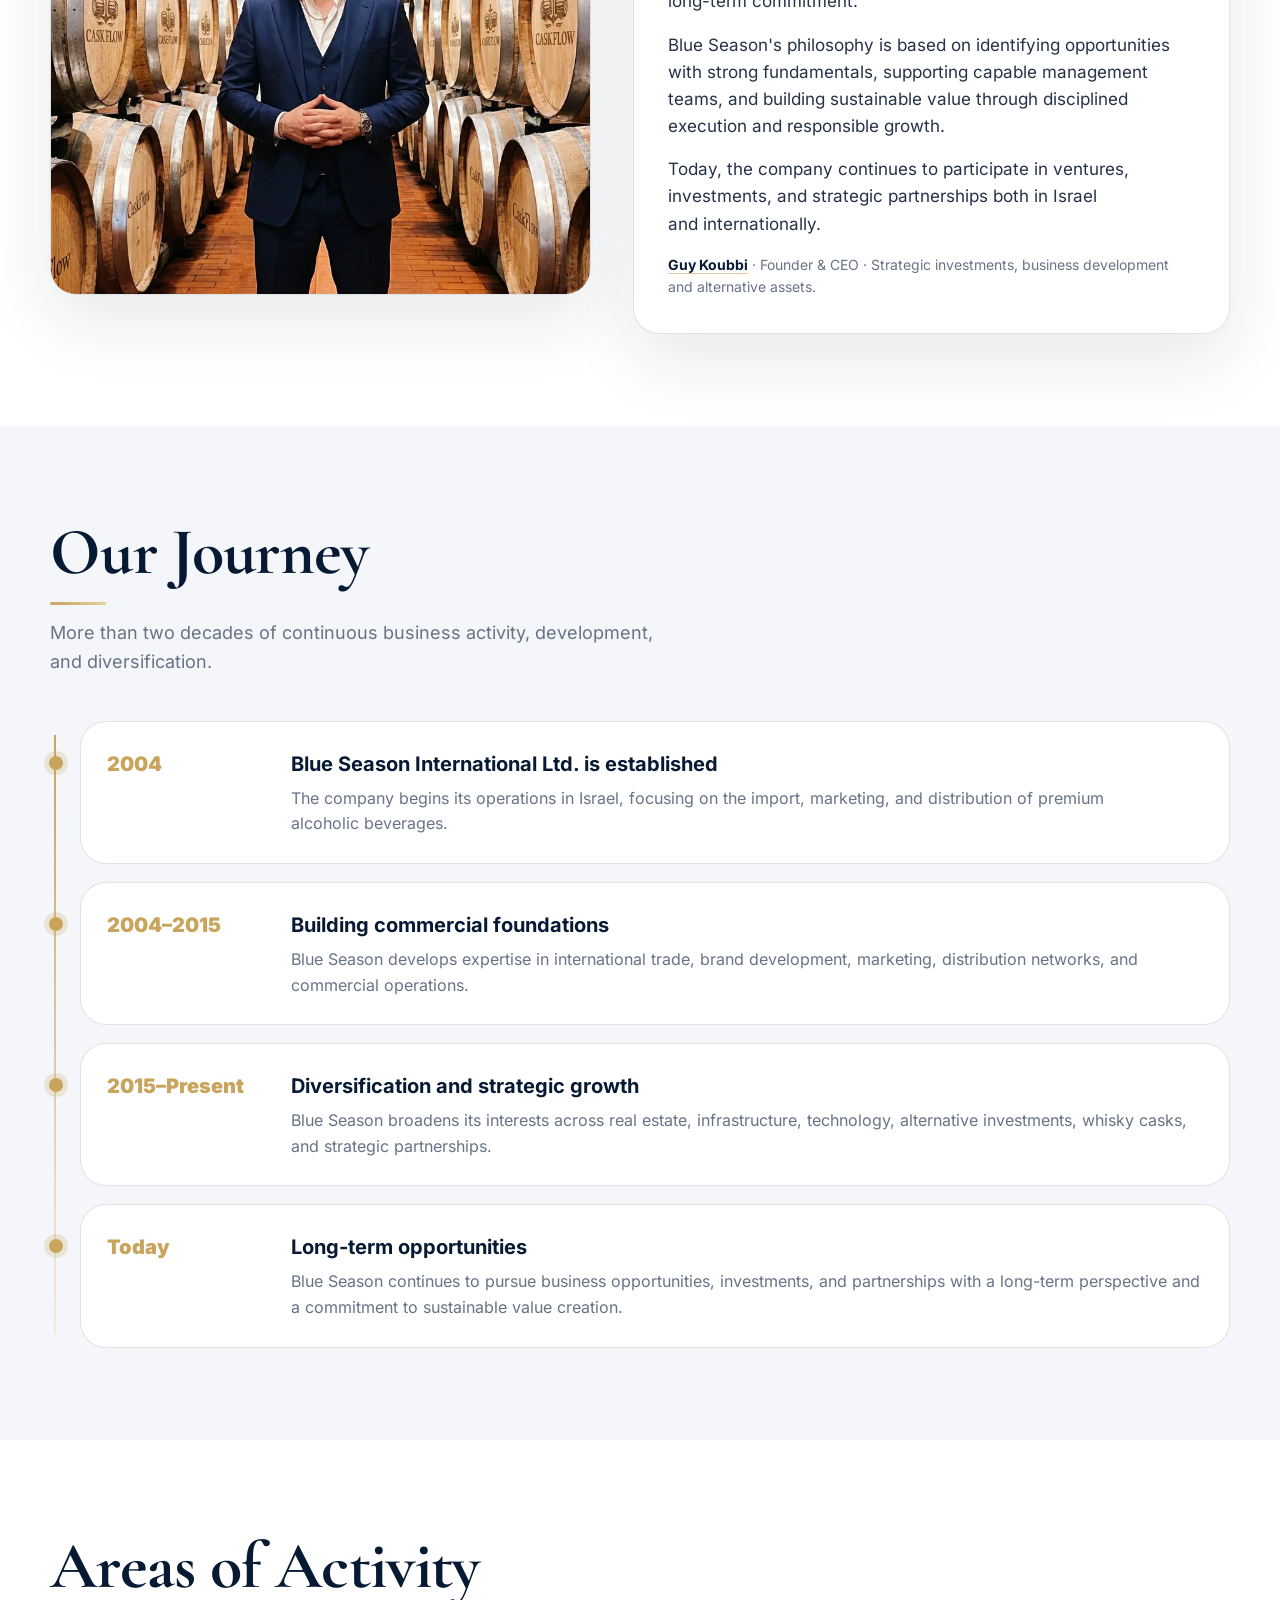
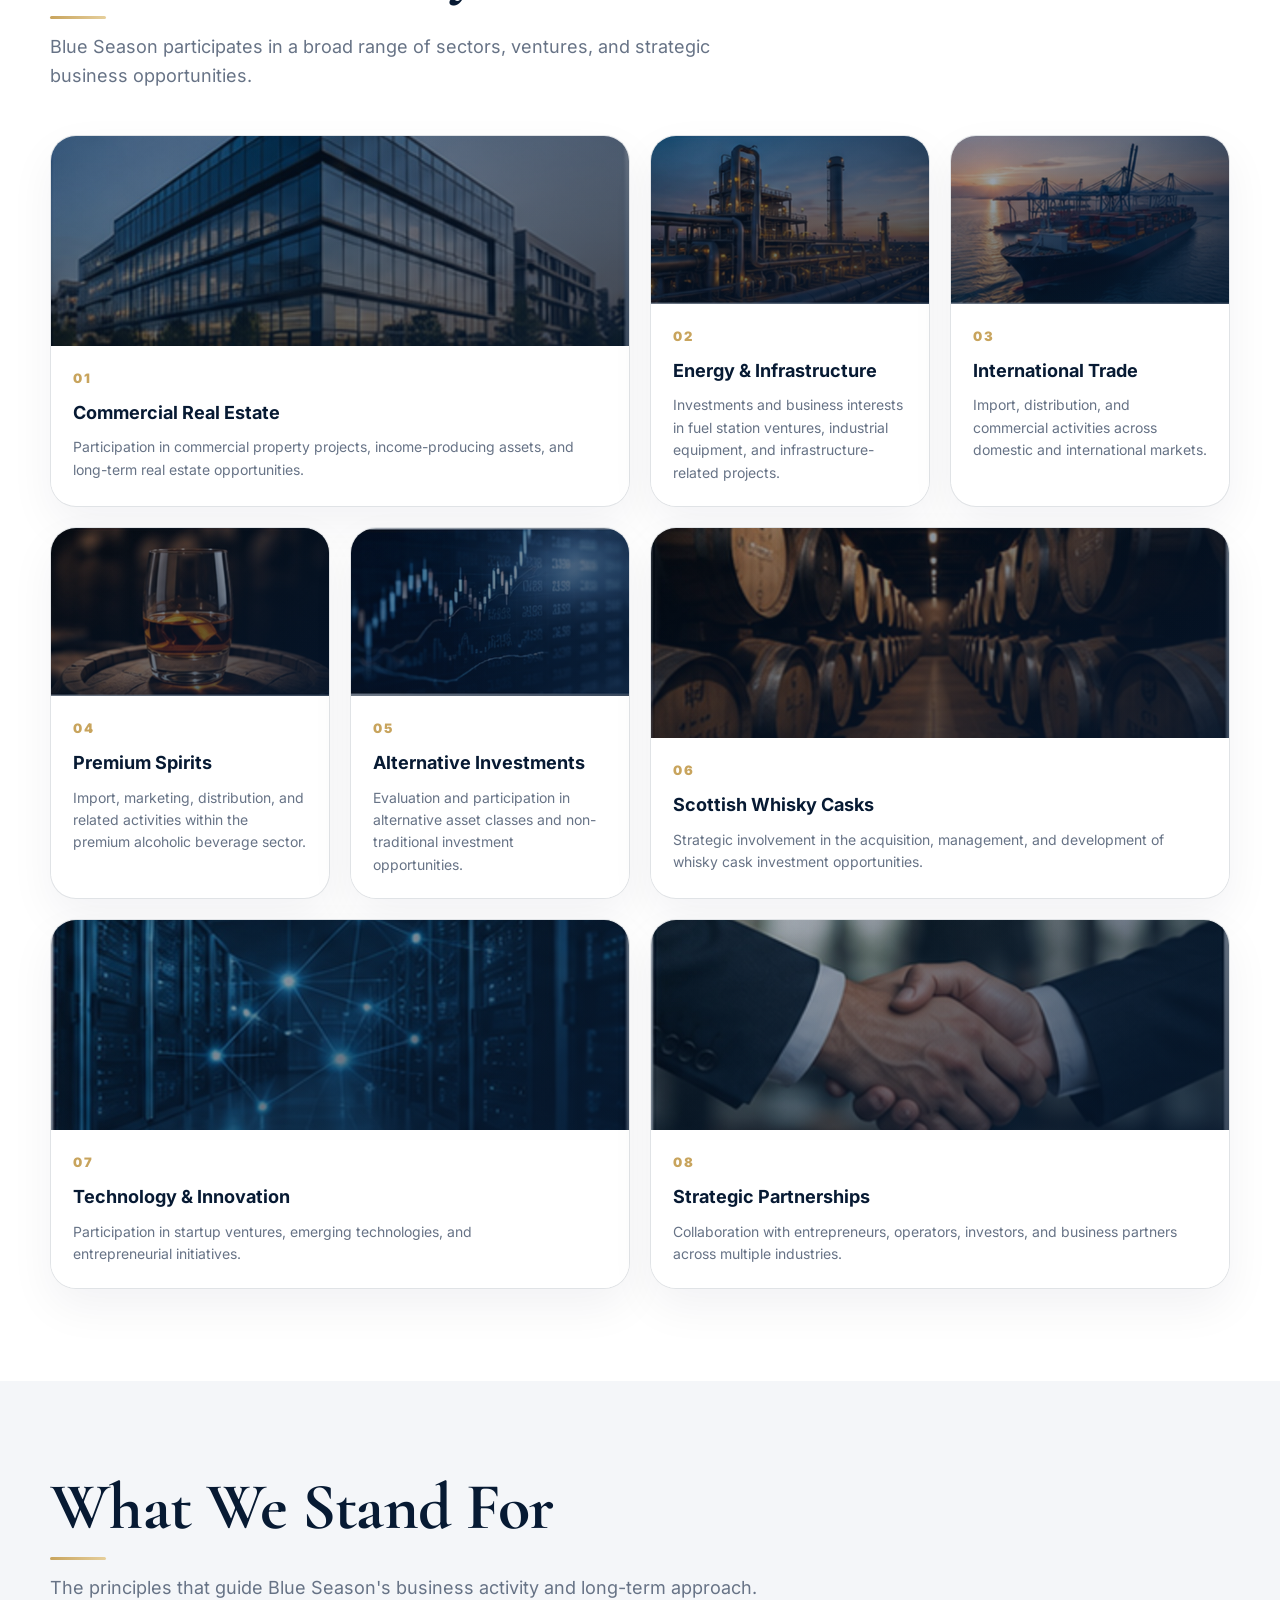
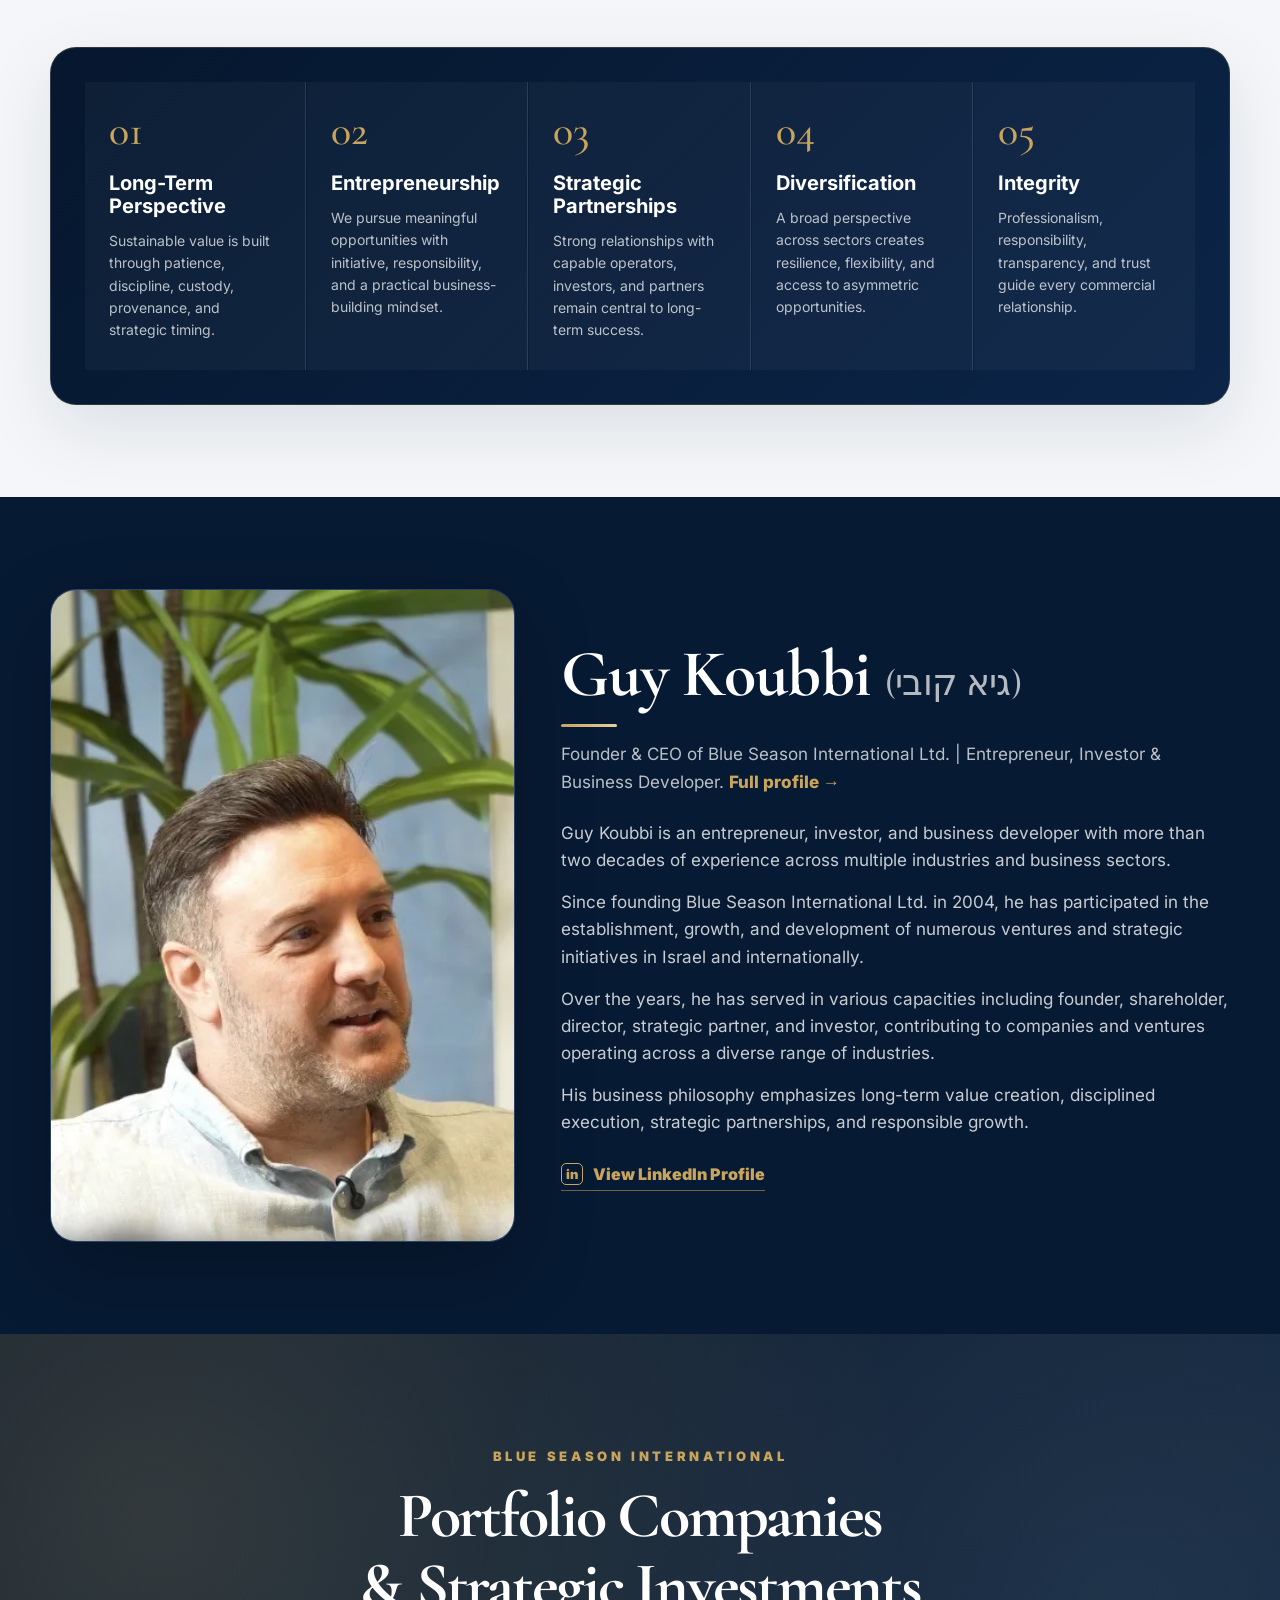
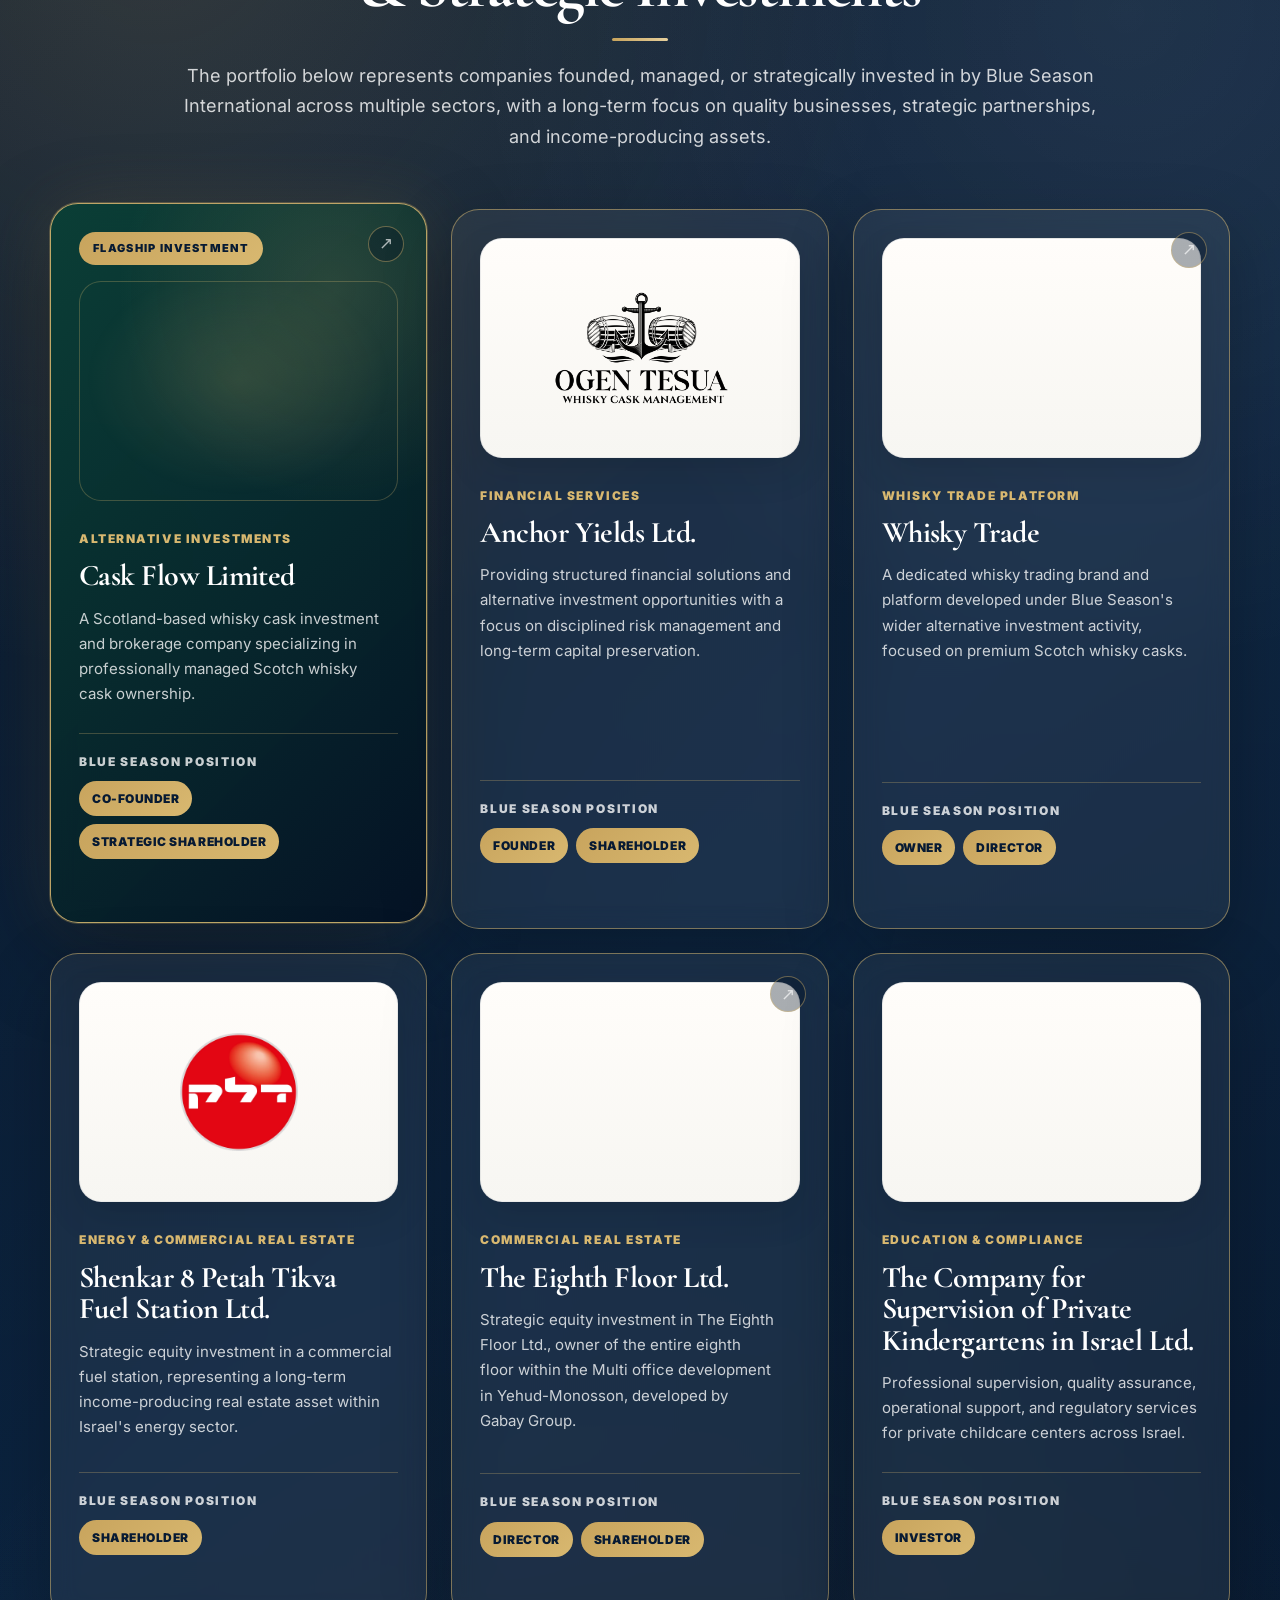
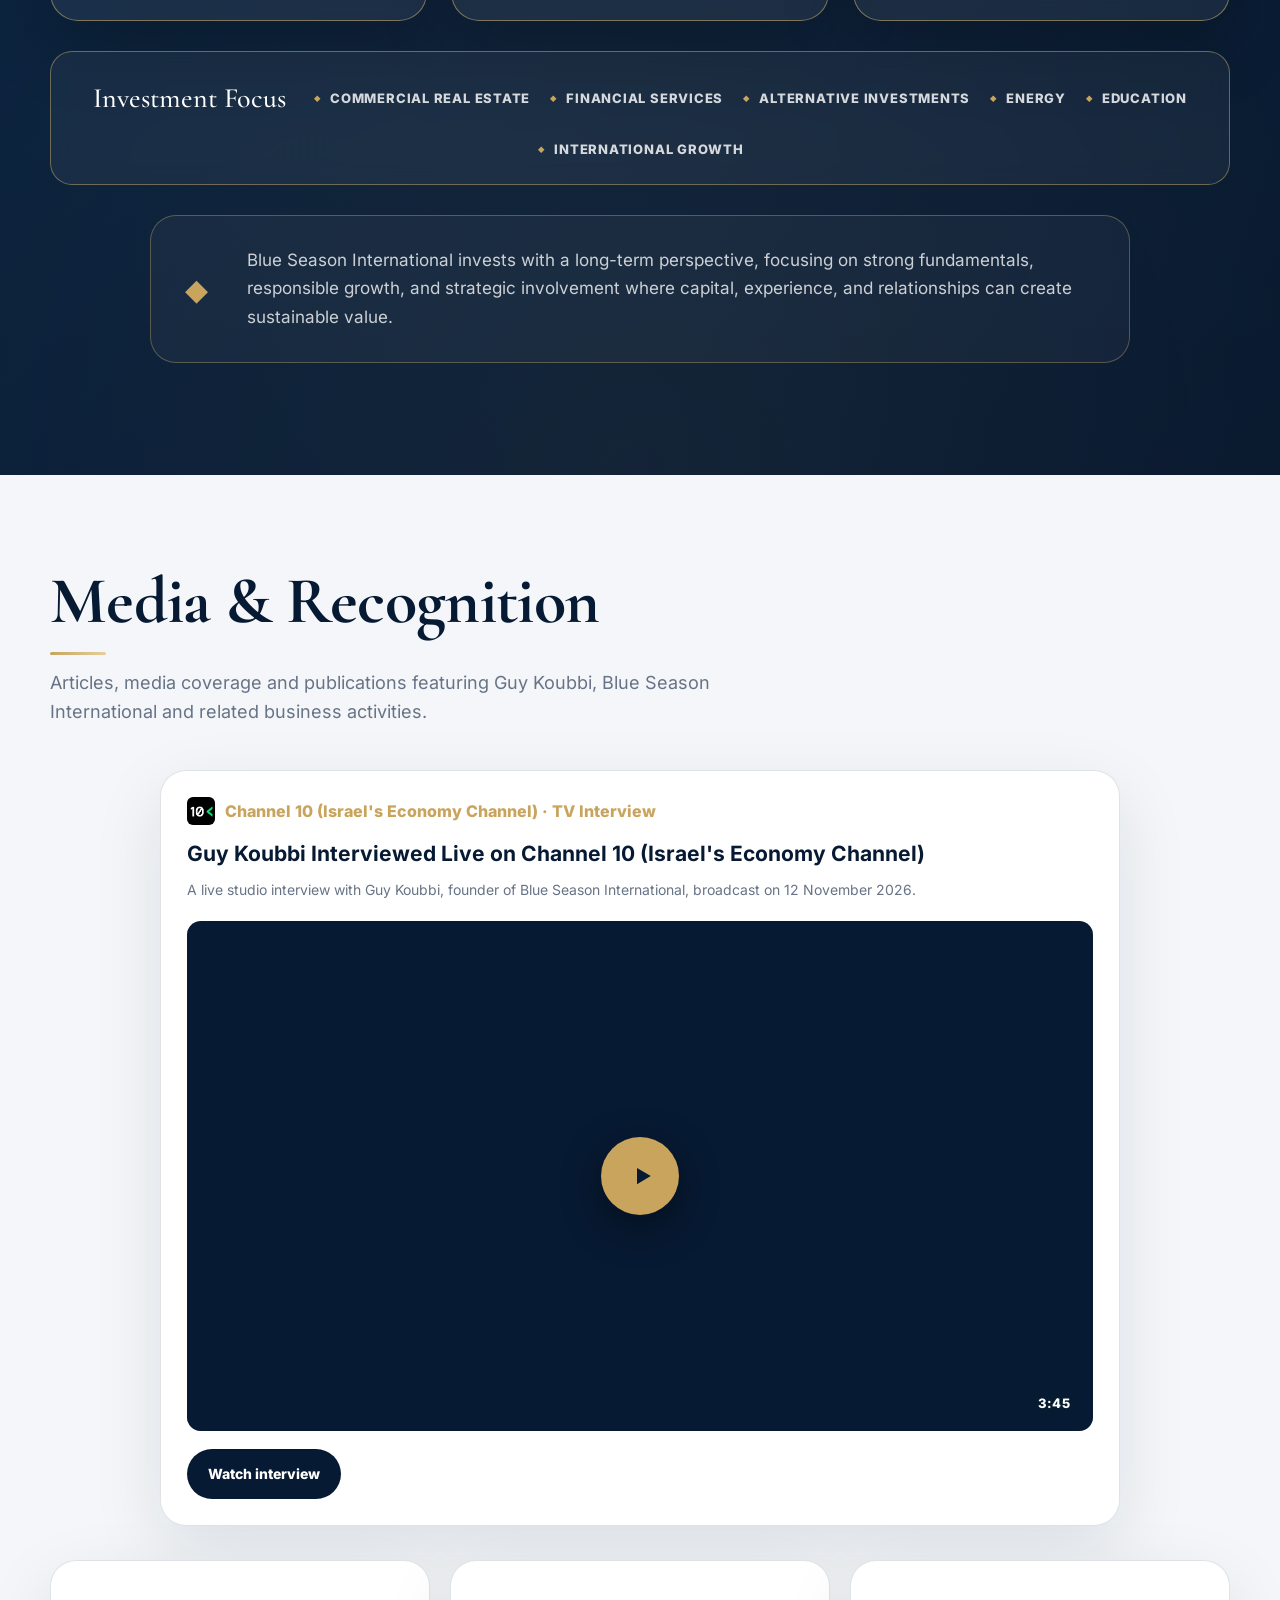
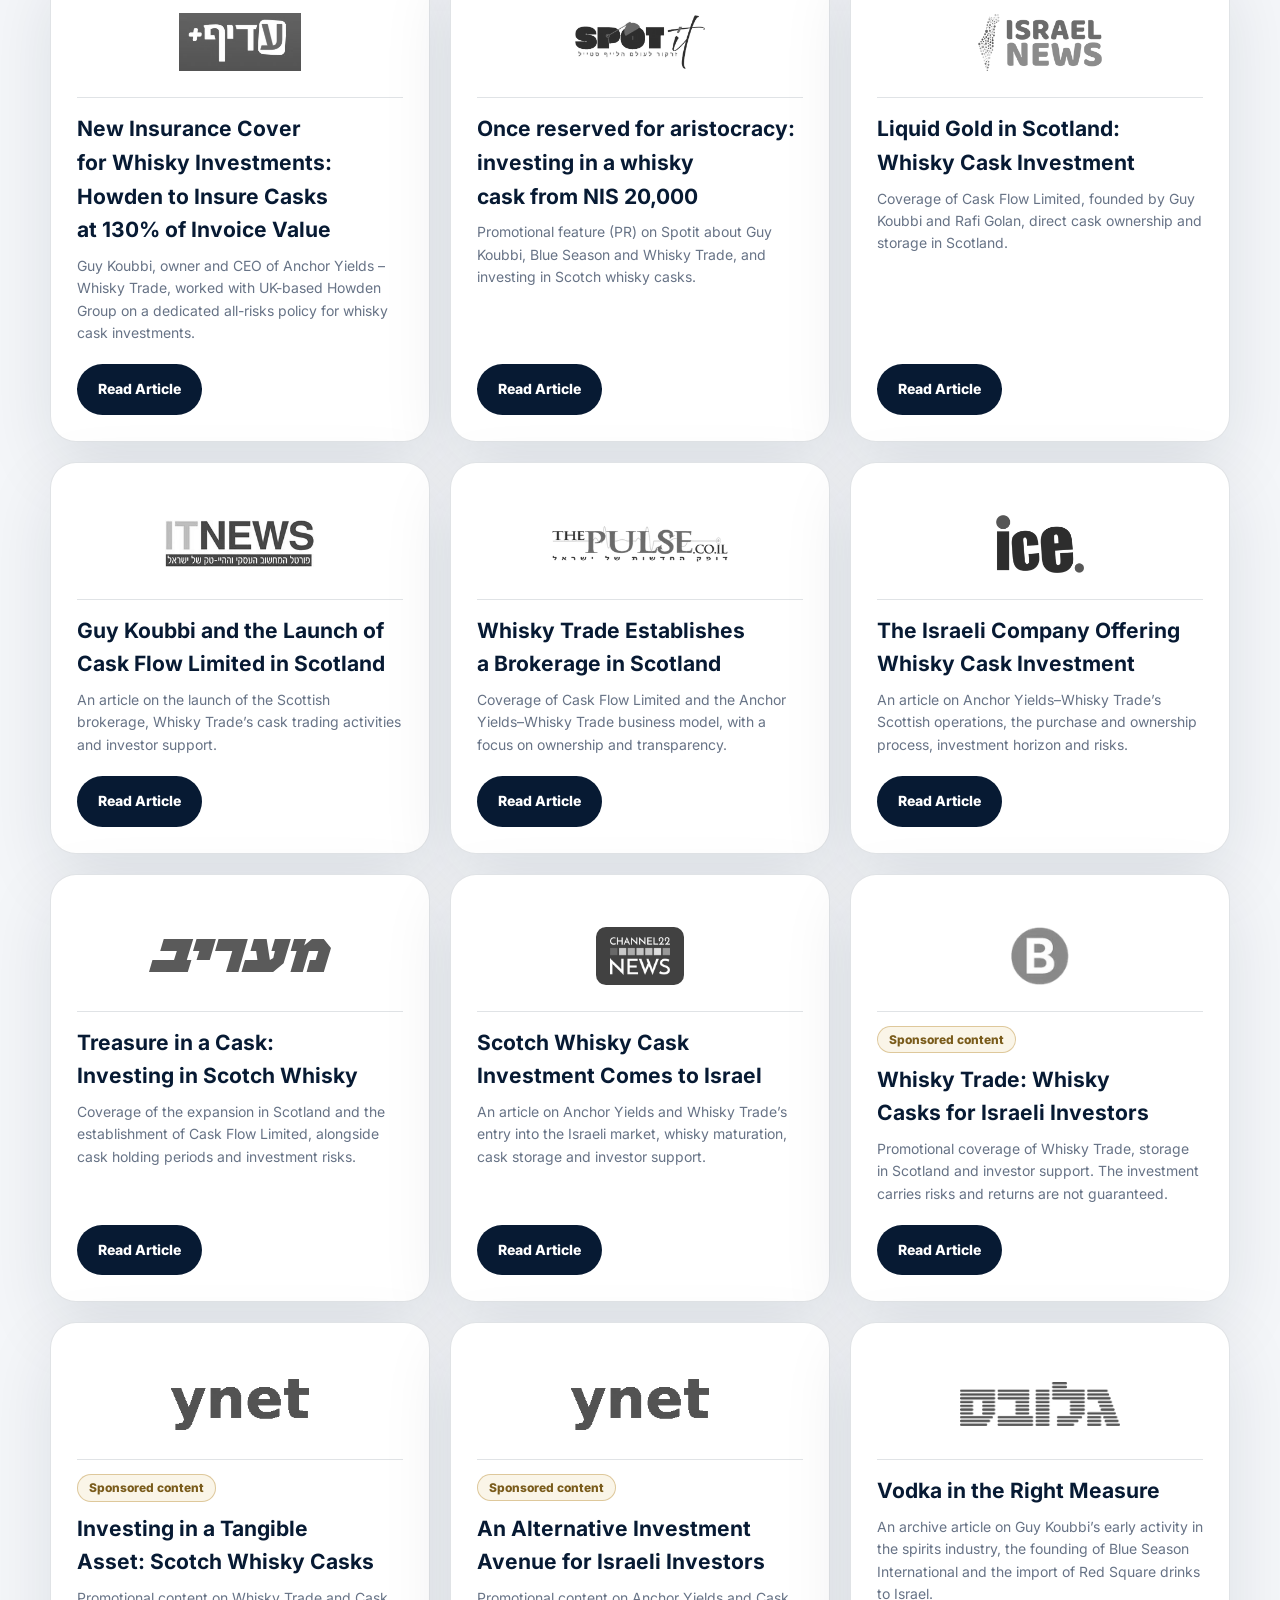
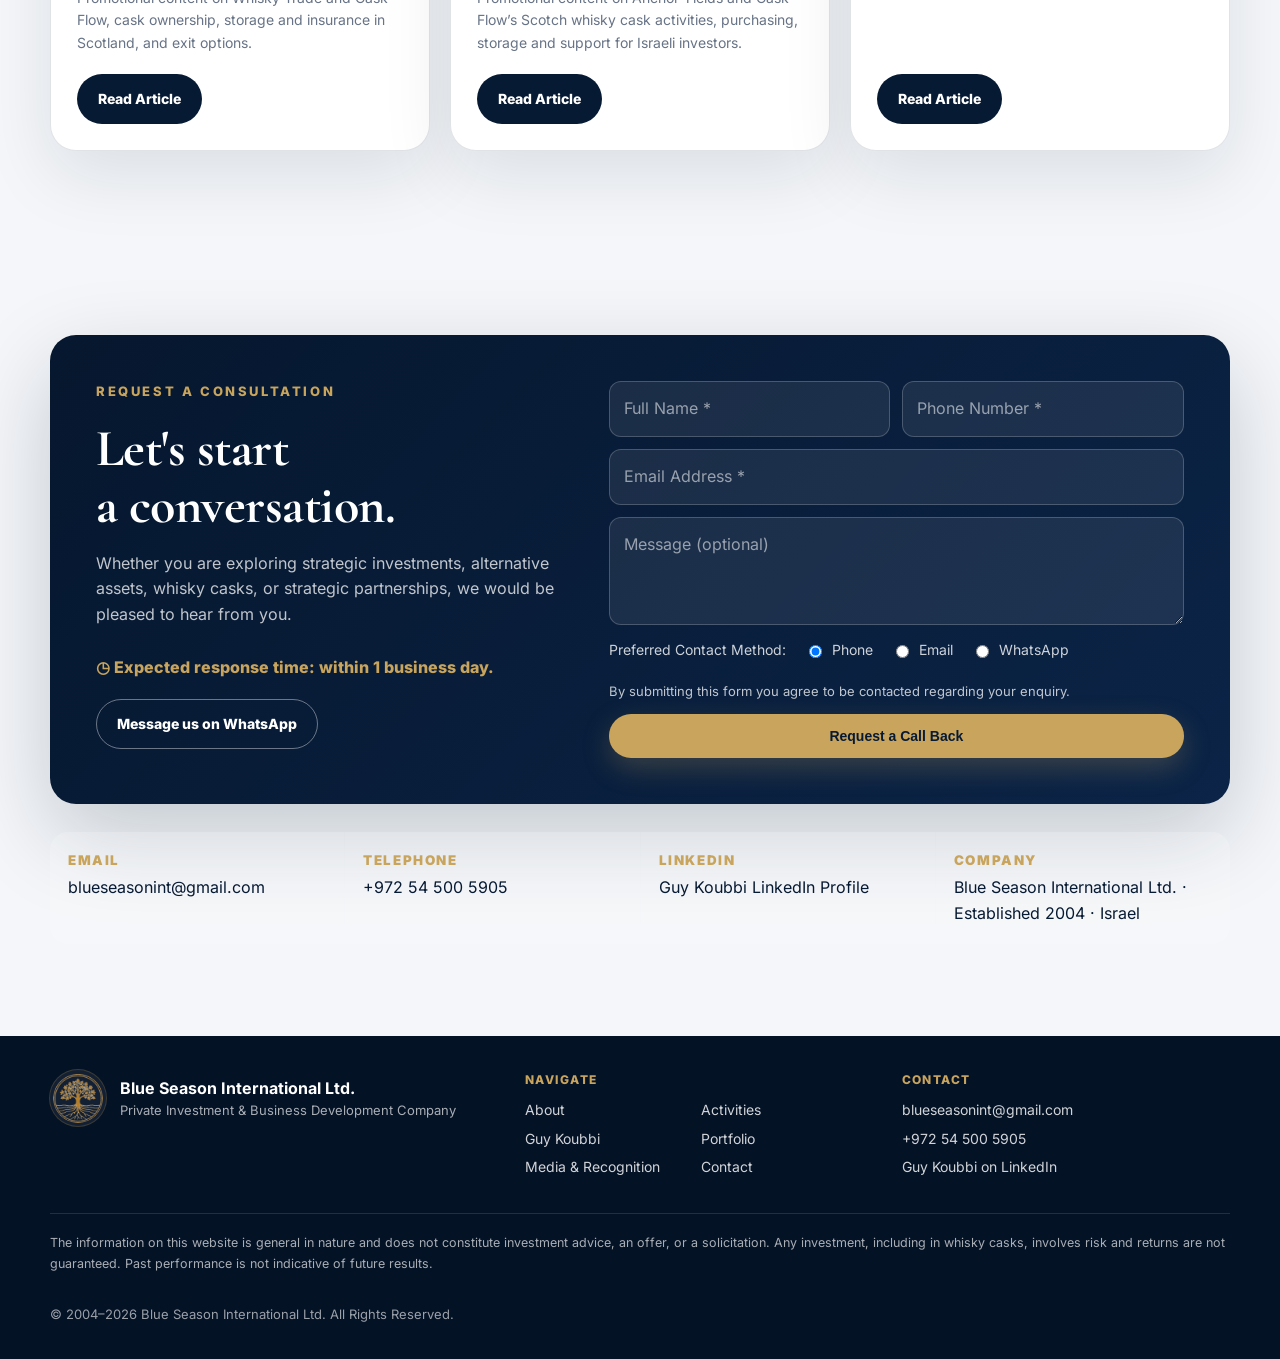
==== commit ebdbcb45: "Show all media coverage on the homepages again Revert the 6-item limit and the "View all media cover" ====
--- a/index.html
+++ b/index.html
@@ -1046,9 +1046,15 @@
 <article class="media-card"><div><div class="publisher-logo-wrap"><img width="250" height="78" style="height:47px;width:auto;max-height:none;max-width:none" class="publisher-logo" src="assets/media/itnews.webp" alt="IT News" loading="lazy" decoding="async" /></div><h3>Guy Koubbi and the Launch of Cask Flow Limited in Scotland</h3><p>An article on the launch of the Scottish brokerage, Whisky Trade’s cask trading activities and investor support.</p></div><a class="btn" href="https://itnews.co.il/news/?p=57469" target="_blank" rel="noopener noreferrer" aria-label="Read Article: Guy Koubbi and the Launch of Cask Flow Limited in Scotland">Read Article</a></article>
 <article class="media-card"><div><div class="publisher-logo-wrap"><img width="300" height="60" style="height:36px;width:auto;max-height:none;max-width:none" class="publisher-logo" src="assets/media/thepulse.webp" alt="The-Pulse" loading="lazy" decoding="async" /></div><h3>Whisky Trade Establishes a Brokerage in Scotland</h3><p>Coverage of Cask Flow Limited and the Anchor Yields–Whisky Trade business model, with a focus on ownership and transparency.</p></div><a class="btn" href="https://thepulse.co.il/index.php/67420-promoted-20261020-091701" target="_blank" rel="noopener noreferrer" aria-label="Read Article: Whisky Trade Establishes a Brokerage in Scotland">Read Article</a></article>
 <article class="media-card"><div><div class="publisher-logo-wrap"><img width="344" height="228" style="height:58px;width:auto;max-height:none;max-width:none" class="publisher-logo" src="assets/media/ice.webp" alt="ice" loading="lazy" decoding="async" /></div><h3>The Israeli Company Offering Whisky Cask Investment</h3><p>An article on Anchor Yields–Whisky Trade’s Scottish operations, the purchase and ownership process, investment horizon and risks.</p></div><a class="btn" href="https://www.ice.co.il/finance/news/article/1134398" target="_blank" rel="noopener noreferrer" aria-label="Read Article: The Israeli Company Offering Whisky Cask Investment">Read Article</a></article>
+<article class="media-card"><div><div class="publisher-logo-wrap"><img width="660" height="120" style="height:33px;width:auto;max-height:none;max-width:none" class="publisher-logo" src="assets/media/maariv.svg" alt="Maariv" loading="lazy" decoding="async" /></div><h3>Treasure in a Cask: Investing in Scotch Whisky</h3><p>Coverage of the expansion in Scotland and the establishment of Cask Flow Limited, alongside cask holding periods and investment risks.</p></div><a class="btn" href="https://www.maariv.co.il/economy/israel/article-1379315" target="_blank" rel="noopener noreferrer" aria-label="Read Article: Treasure in a Cask: Investing in Scotch Whisky">Read Article</a></article>
+<article class="media-card"><div><div class="publisher-logo-wrap"><img width="380" height="240" style="height:58px;width:auto;max-height:none;max-width:none" class="publisher-logo" src="assets/media/channel22.webp" alt="Channel22" loading="lazy" decoding="async" /></div><h3>Scotch Whisky Cask Investment Comes to Israel</h3><p>An article on Anchor Yields and Whisky Trade’s entry into the Israeli market, whisky maturation, cask storage and investor support.</p></div><a class="btn" href="https://channel22.co.il/investing-in-scotch-whiskey-casks/" target="_blank" rel="noopener noreferrer" aria-label="Read Article: Scotch Whisky Cask Investment Comes to Israel">Read Article</a></article>
+<article class="media-card"><div><div class="publisher-logo-wrap"><img width="72" height="72" style="height:58px;width:auto;max-height:none;max-width:none" class="publisher-logo" src="assets/media/bamedia.webp" alt="BA Media" loading="lazy" decoding="async" /></div><span class="media-tag">Sponsored content</span><h3>Whisky Trade: Whisky Casks for Israeli Investors</h3><p>Promotional coverage of Whisky Trade, storage in Scotland and investor support. The investment carries risks and returns are not guaranteed.</p></div><a class="btn" href="https://ba-media.co.il/whisky-trade/" target="_blank" rel="noopener noreferrer" aria-label="Read Article: Whisky Trade: Whisky Casks for Israeli Investors">Read Article</a></article>
+<article class="media-card"><div><div class="publisher-logo-wrap"><img width="220" height="81" style="height:51px;width:auto;max-height:none;max-width:none" class="publisher-logo" src="assets/media/ymag.webp" alt="Ynet Magazine" loading="lazy" decoding="async" /></div><span class="media-tag">Sponsored content</span><h3>Investing in a Tangible Asset: Scotch Whisky Casks</h3><p>Promotional content on Whisky Trade and Cask Flow, cask ownership, storage and insurance in Scotland, and exit options.</p></div><a class="btn" href="https://ymag.ynet.co.il/whiskey-ob/" target="_blank" rel="noopener noreferrer" aria-label="Read Article: Investing in a Tangible Asset: Scotch Whisky Casks">Read Article</a></article>
+<article class="media-card"><div><div class="publisher-logo-wrap"><img width="220" height="81" style="height:51px;width:auto;max-height:none;max-width:none" class="publisher-logo" src="assets/media/ymag.webp" alt="Ynet Magazine" loading="lazy" decoding="async" /></div><span class="media-tag">Sponsored content</span><h3>An Alternative Investment Avenue for Israeli Investors</h3><p>Promotional content on Anchor Yields and Cask Flow’s Scotch whisky cask activities, purchasing, storage and support for Israeli investors.</p></div><a class="btn" href="https://ymag.ynet.co.il/new-invest-1/" target="_blank" rel="noopener noreferrer" aria-label="Read Article: An Alternative Investment Avenue for Israeli Investors">Read Article</a></article>
+<article class="media-card"><div><div class="publisher-logo-wrap"><img width="380" height="104" style="height:44px;width:auto;max-height:none;max-width:none" class="publisher-logo" src="assets/media/globes.webp" alt="Globes" loading="lazy" decoding="async" /></div><h3>Vodka in the Right Measure</h3><p>An archive article on Guy Koubbi’s early activity in the spirits industry, the founding of Blue Season International and the import of Red Square drinks to Israel.</p></div><a class="btn" href="https://www.globes.co.il/news/article.aspx?did=1000011947" target="_blank" rel="noopener noreferrer" aria-label="Read Article: Vodka in the Right Measure">Read Article</a></article>
 <!-- MEDIA:END -->
 
-</div><p class="media-more"><a href="media.html">View all media coverage <span aria-hidden="true">&rarr;</span></a></p></div></section>
+</div></div></section>
 
     <section id="contact" class="section-light">
       <div class="container">
--- a/assets/site-fixes.css
+++ b/assets/site-fixes.css
@@ -427,8 +427,3 @@
 .yt-player .yt-nojs { position: absolute; inset: 0; z-index: 3; display: grid; place-items: end center; padding-bottom: 18px; color: #fff; font-weight: 800; }
 @media (max-width: 620px) { .yt-player .yt-play { width: 62px; height: 62px; margin: -31px 0 0 -31px; } }
 @media (prefers-reduced-motion: reduce) { .yt-player .yt-play, .yt-player .yt-facade::before { transition: none; } }
-
-/* Homepage media: link to the full list */
-.media-more { margin: 34px 0 0; text-align: center; }
-.media-more a { display: inline-flex; align-items: center; gap: 10px; padding: 14px 30px; border-radius: 999px; border: 1.5px solid #071a33; color: #071a33; font-weight: 800; font-size: 15px; text-decoration: none; transition: background .2s ease, color .2s ease; }
-.media-more a:hover, .media-more a:focus-visible { background: #071a33; color: #fff; }
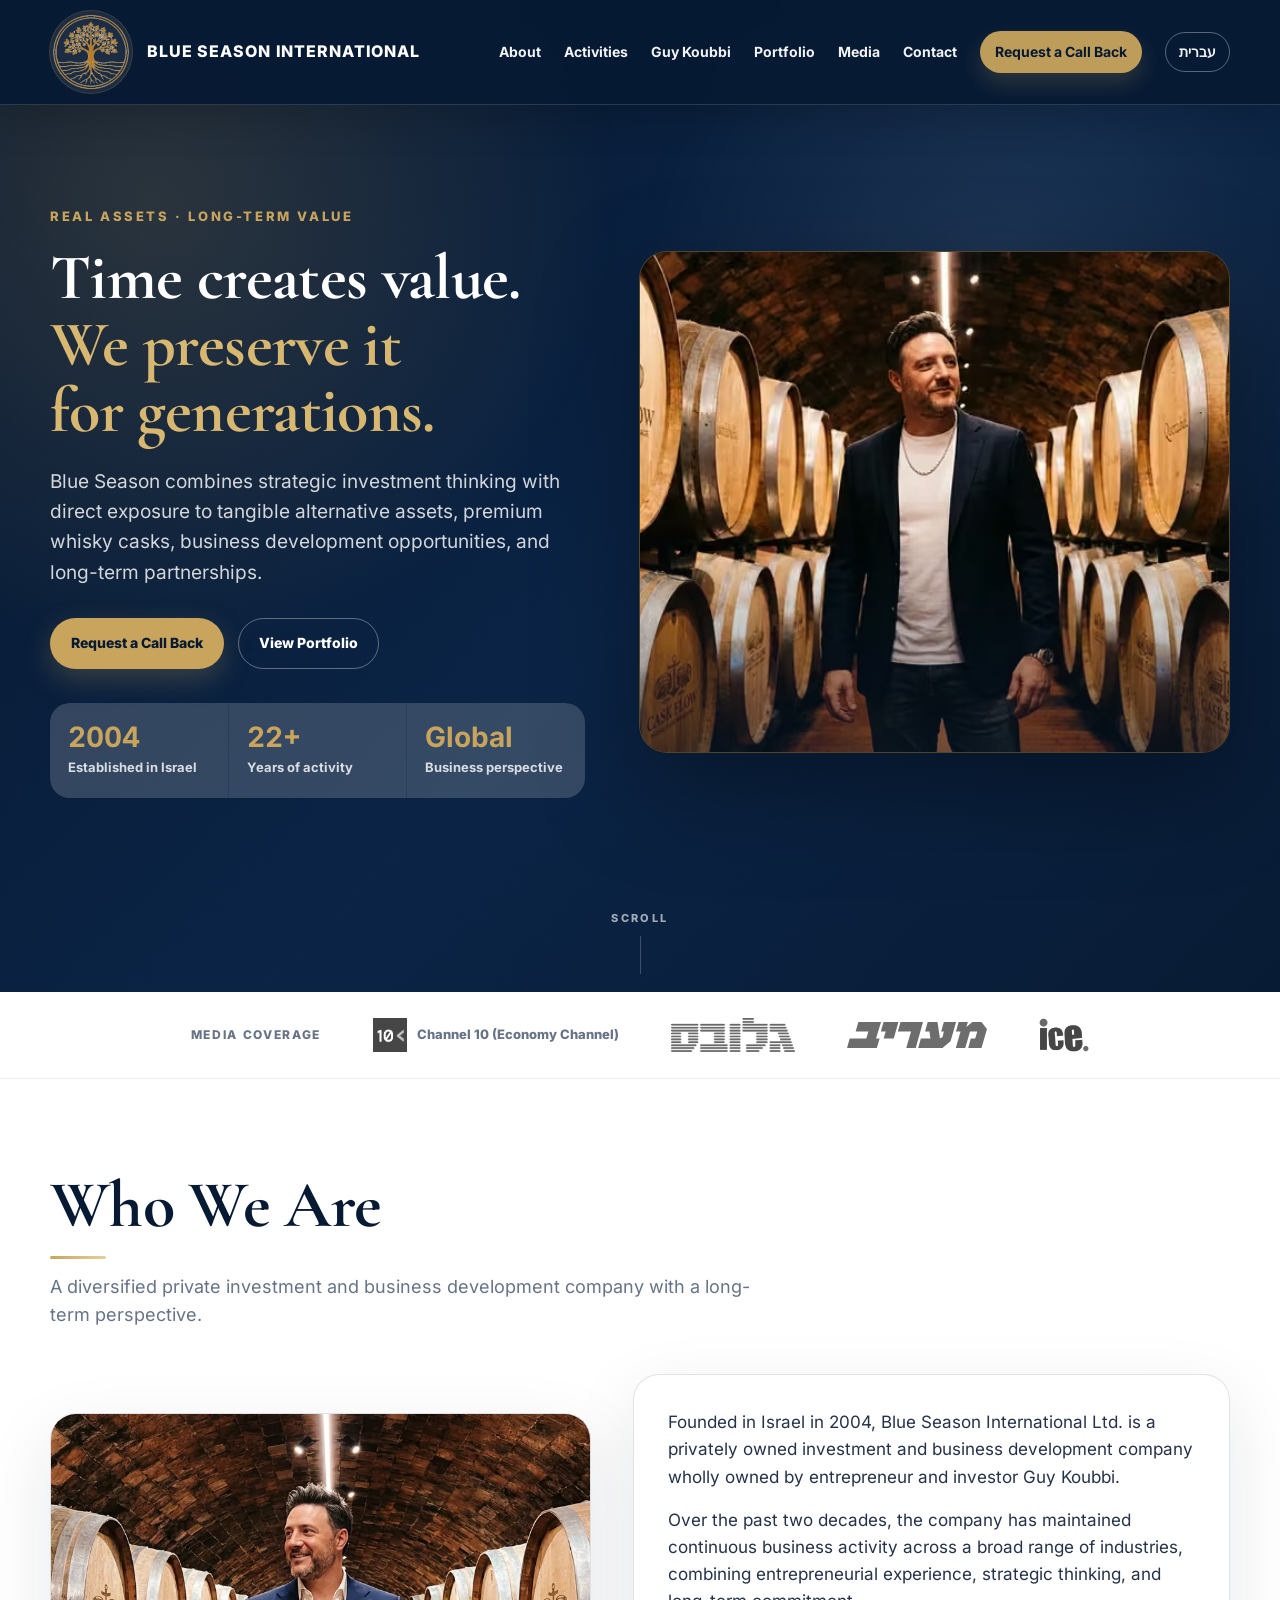
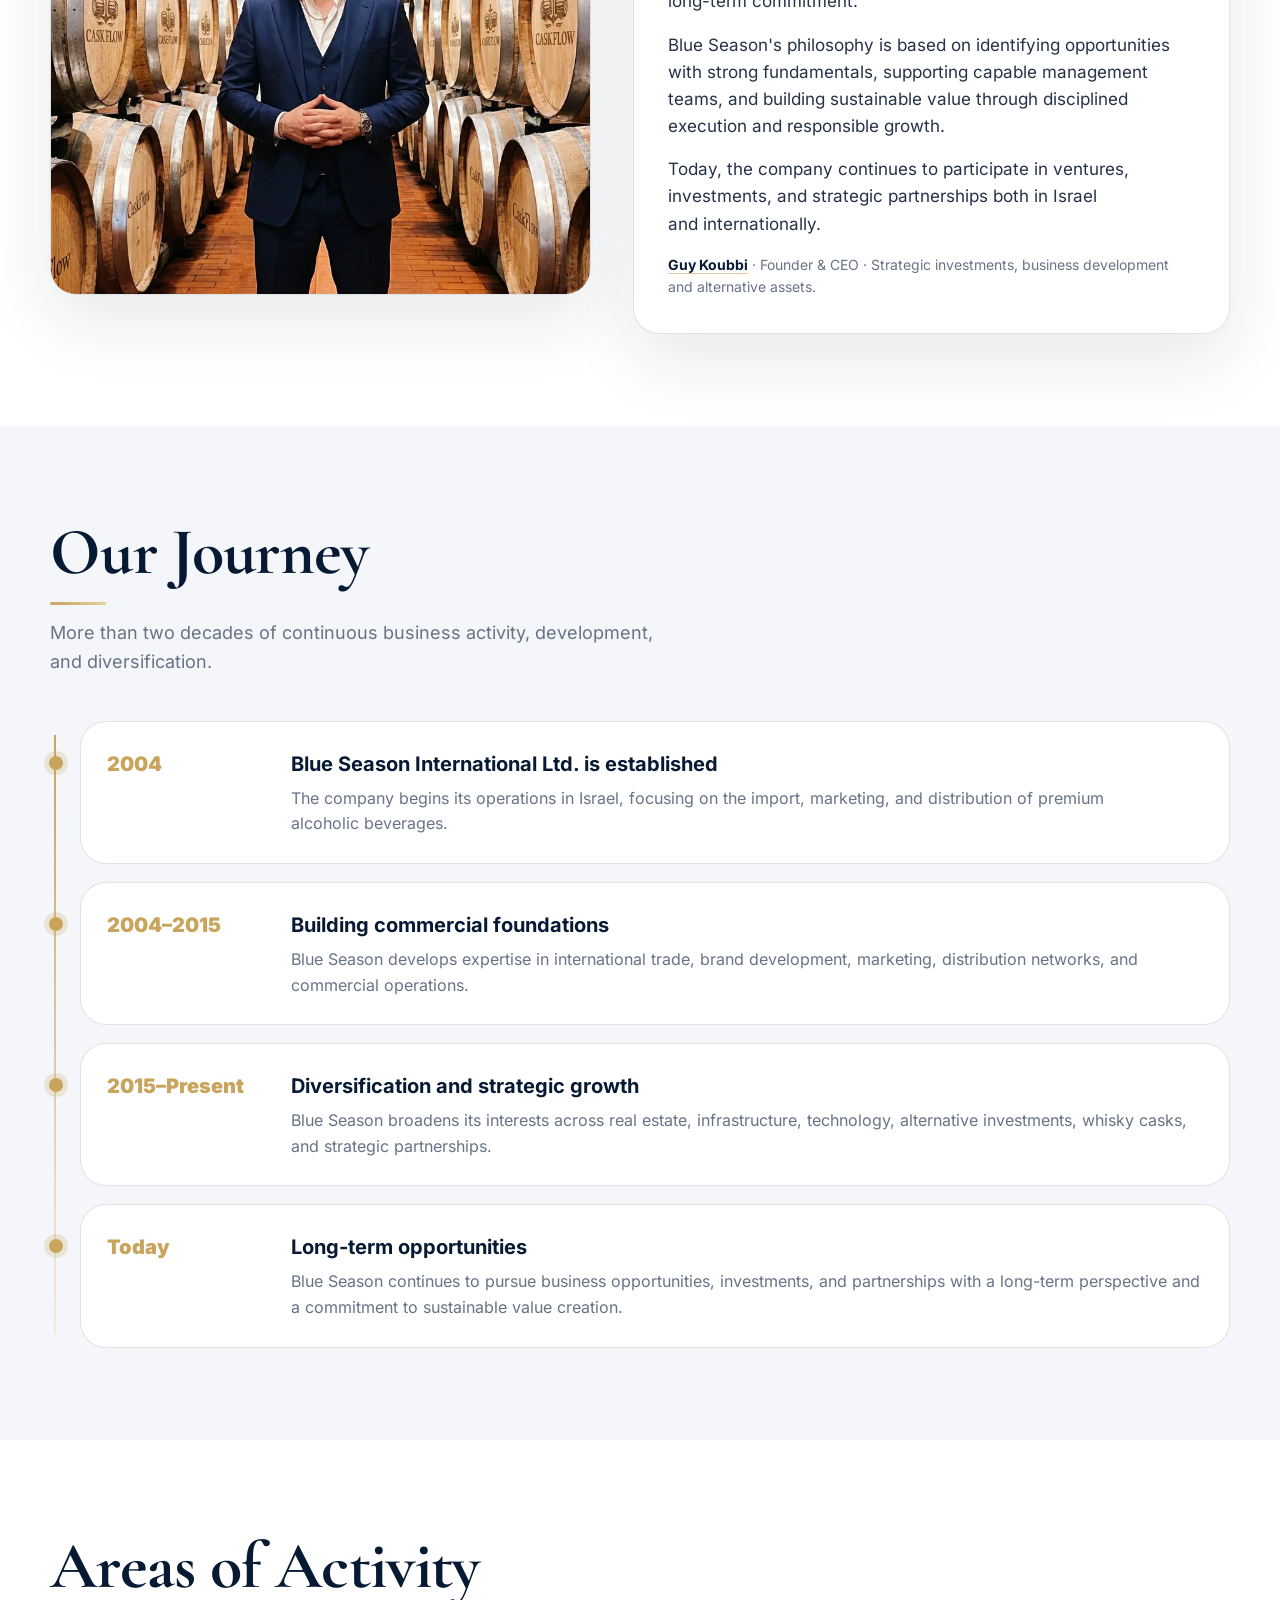
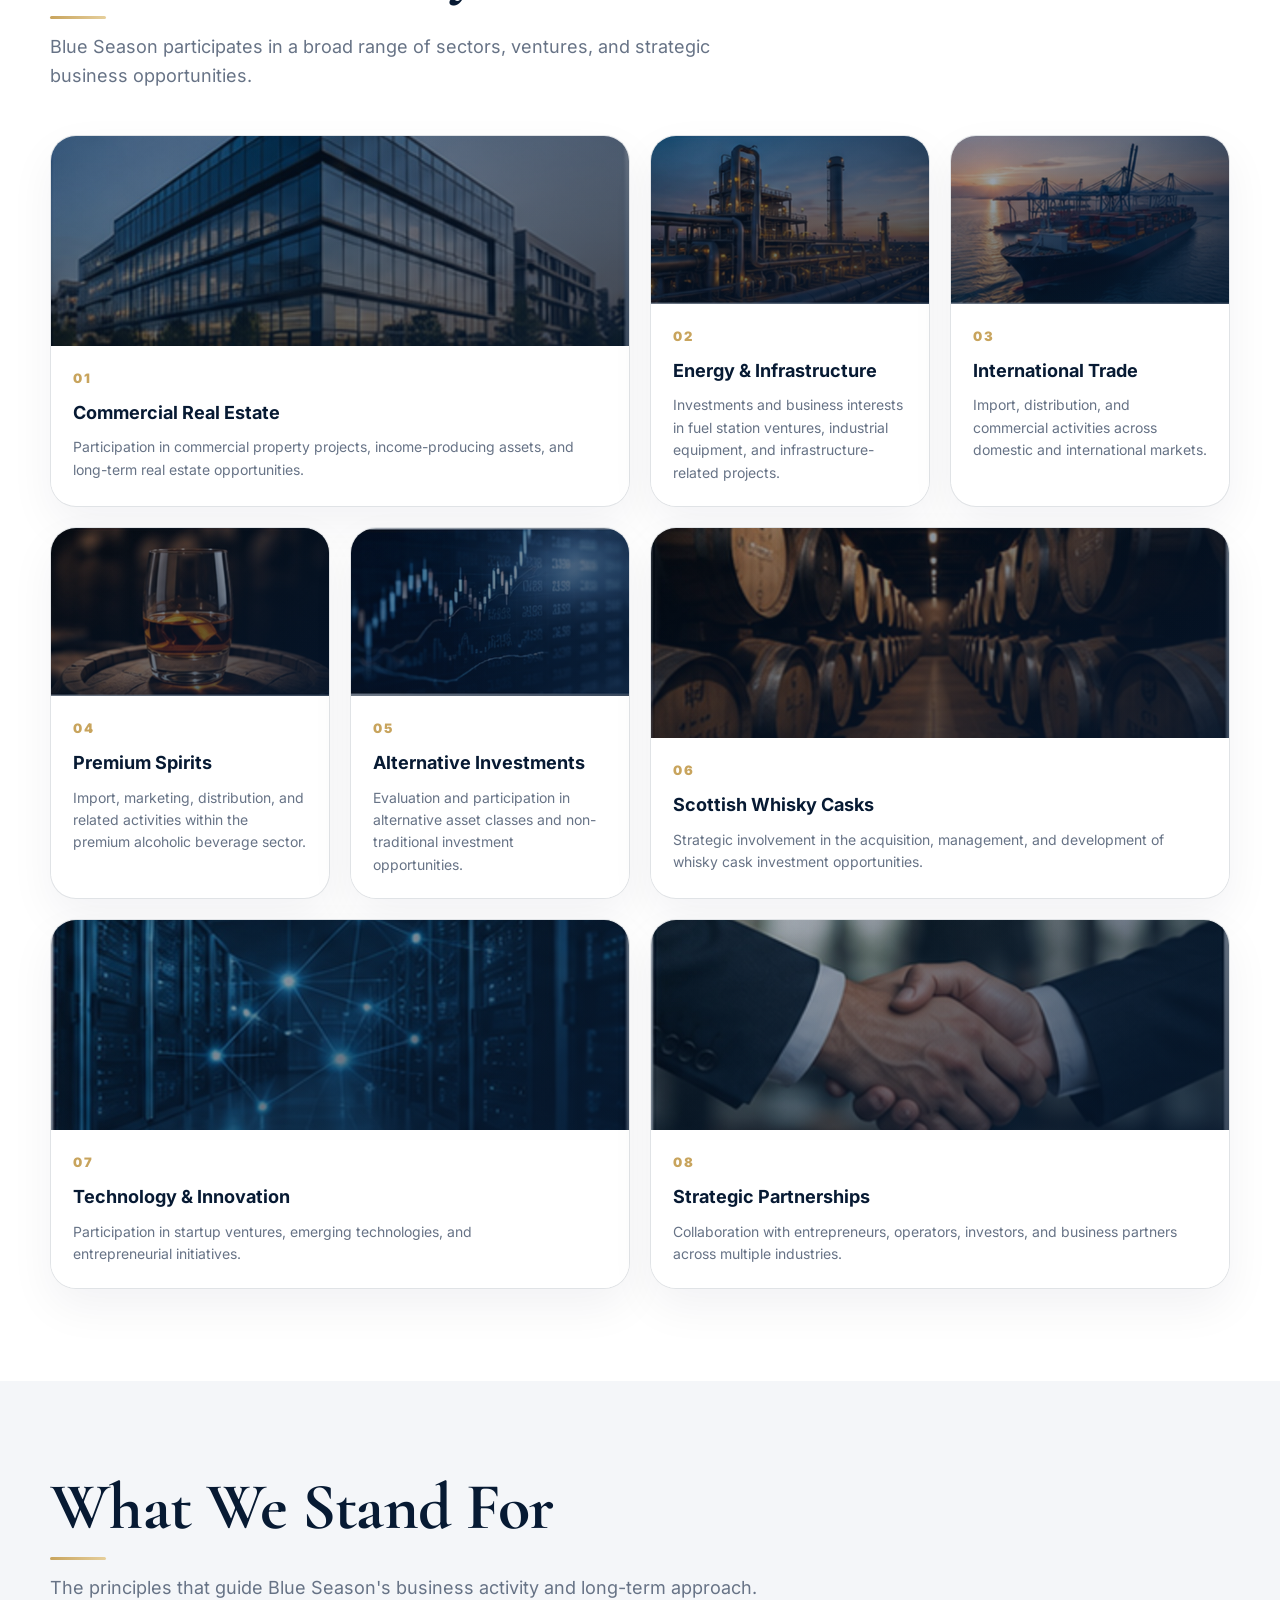
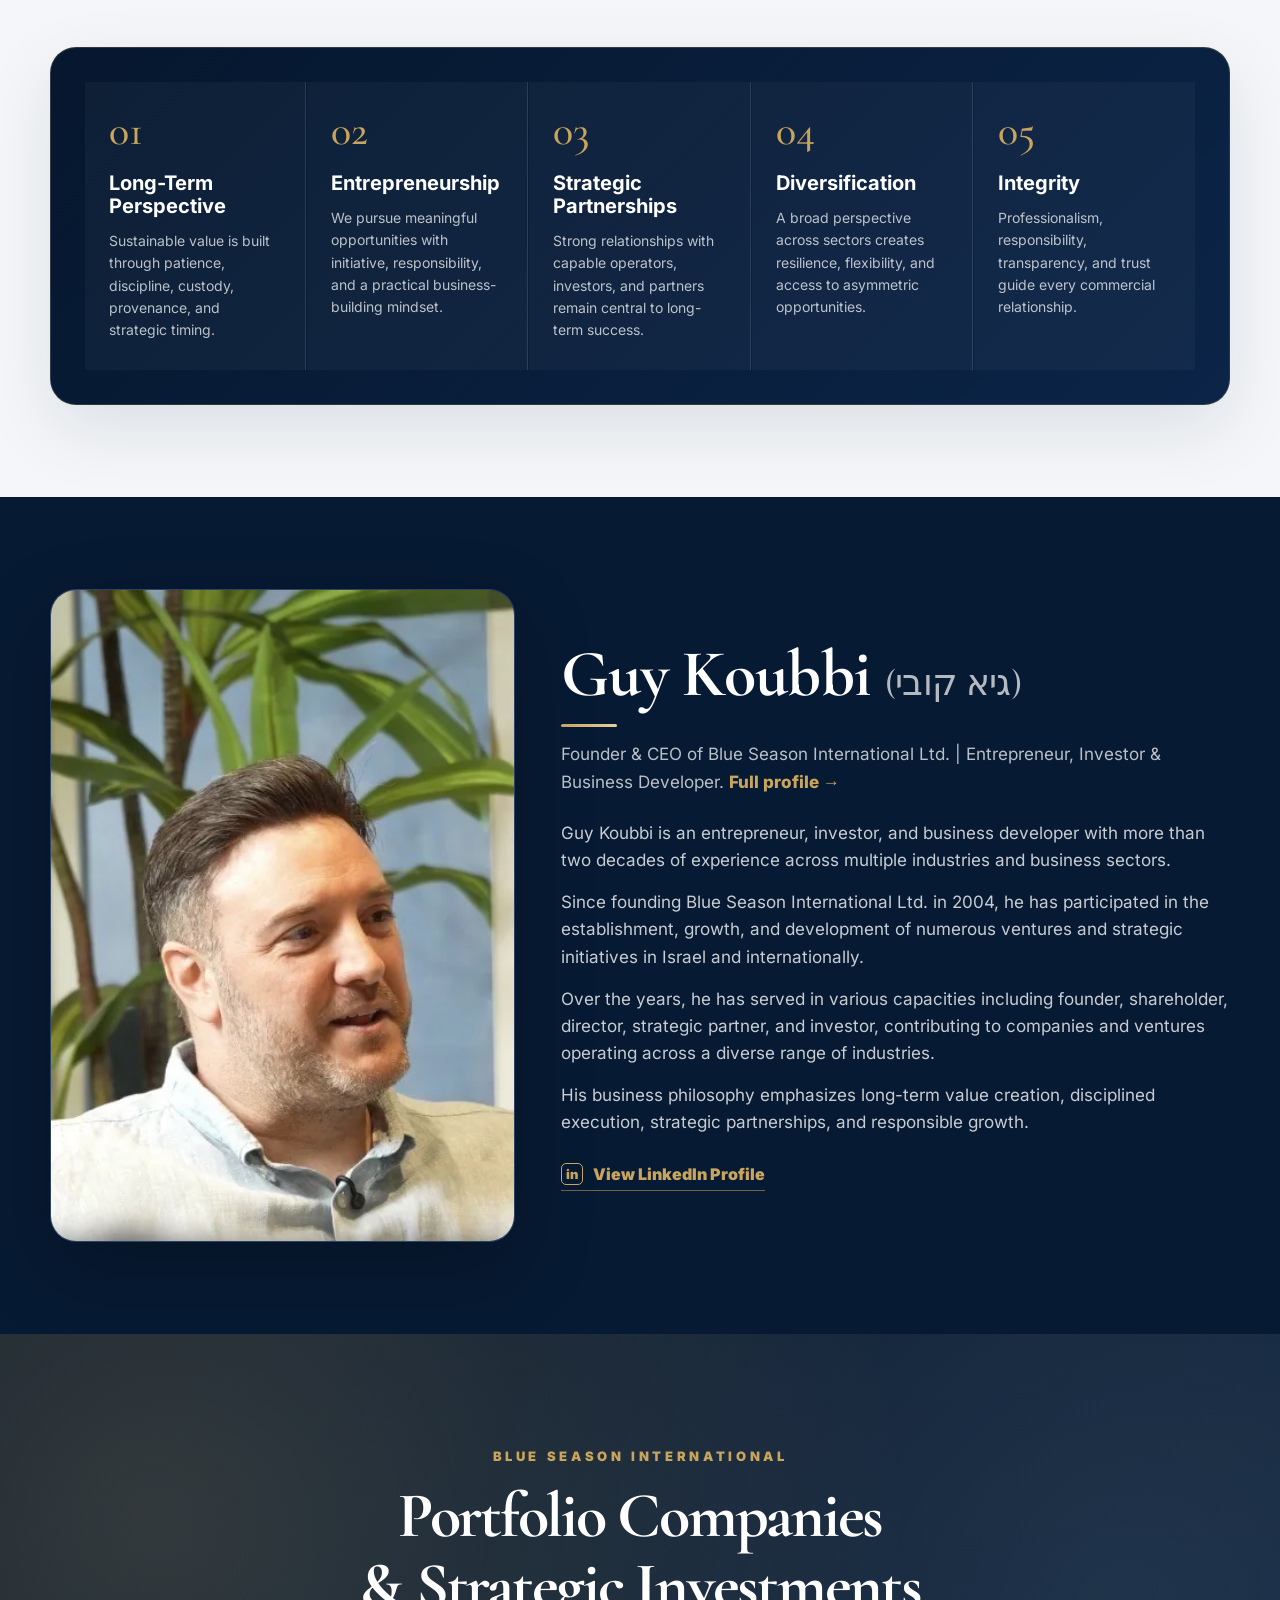
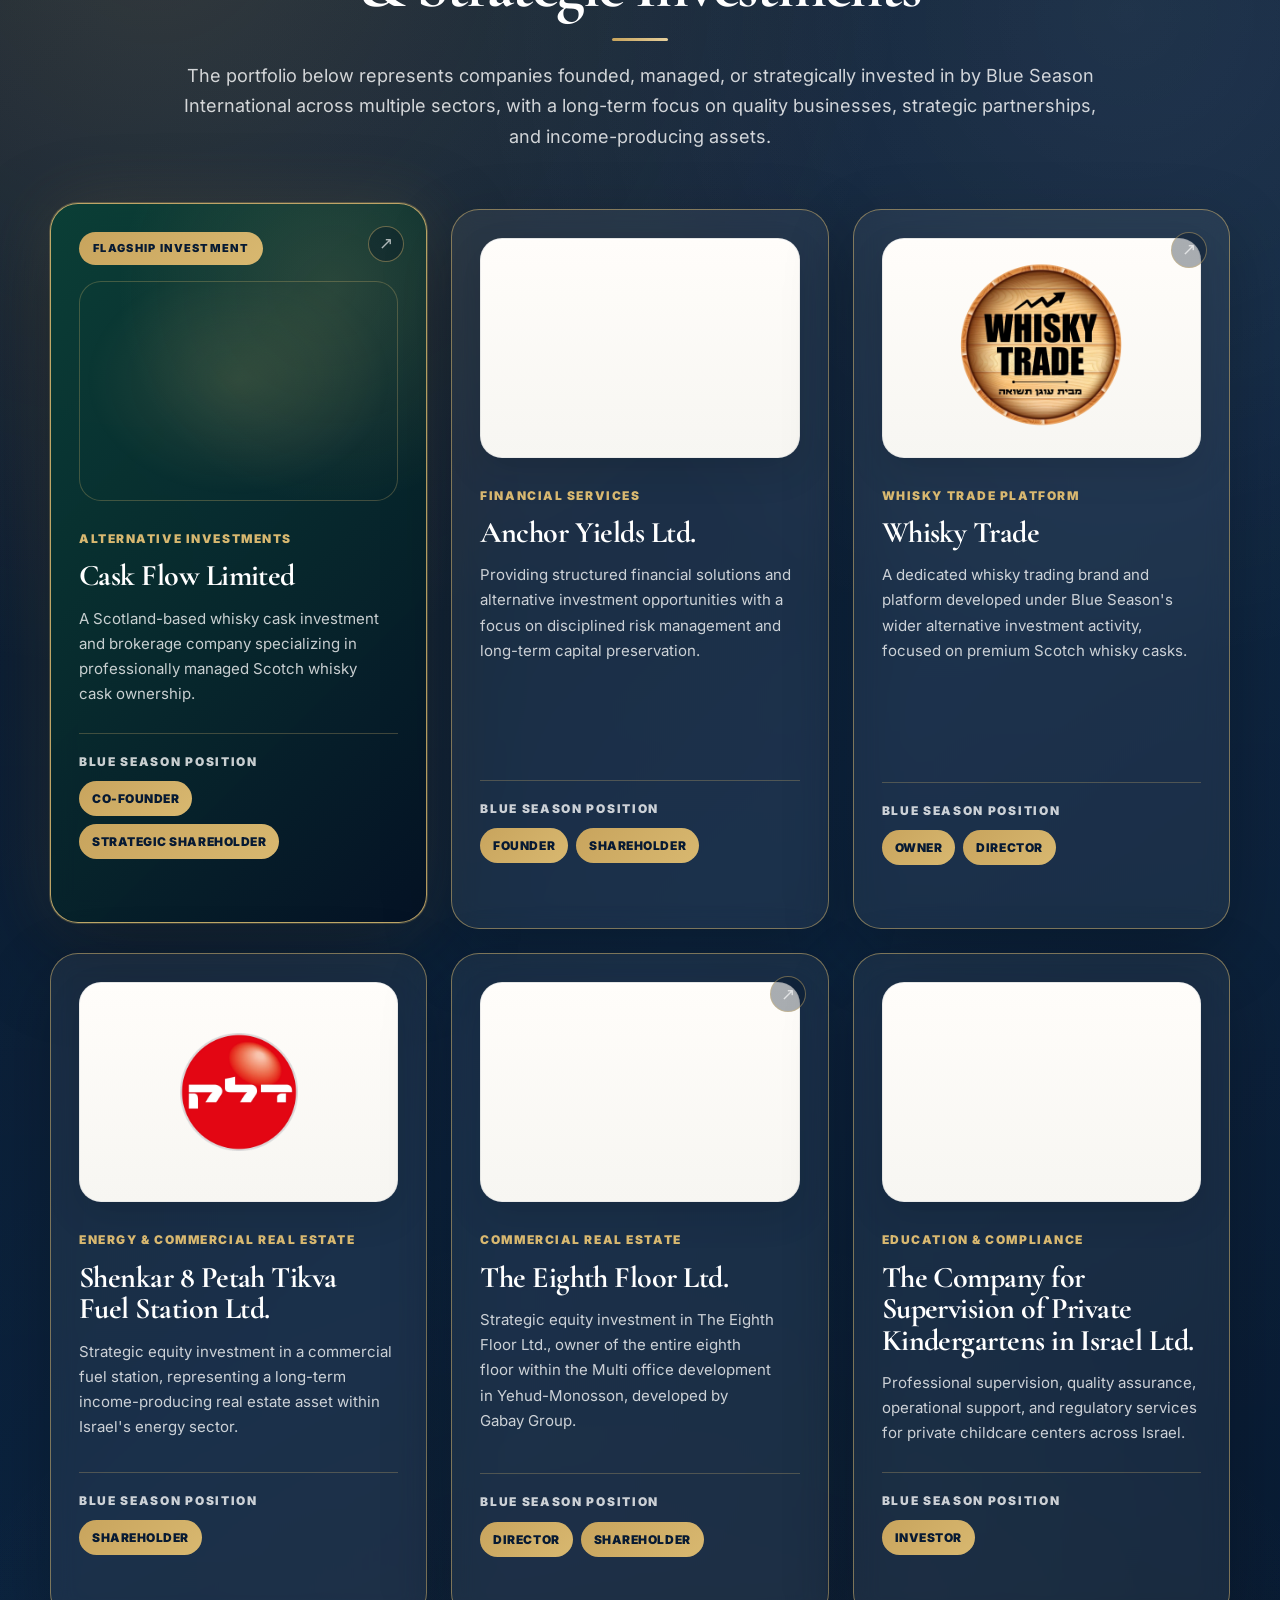
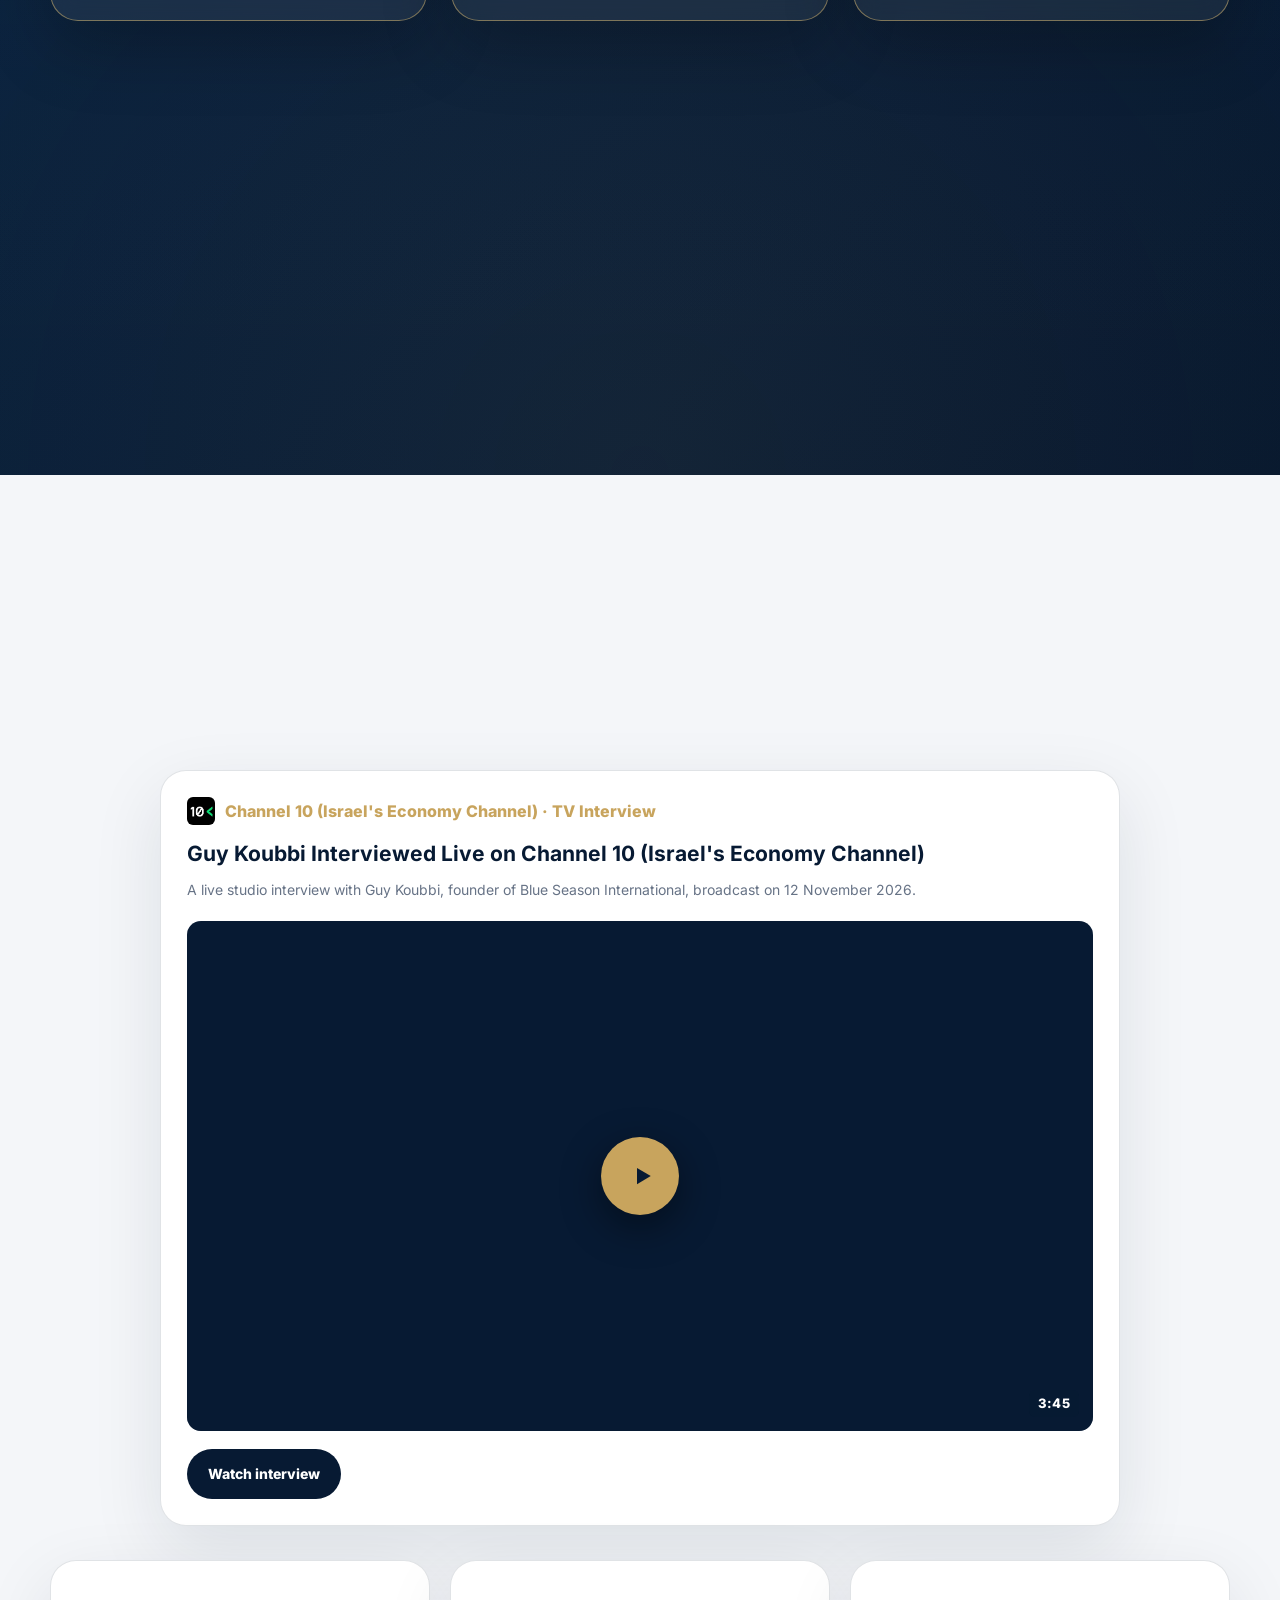
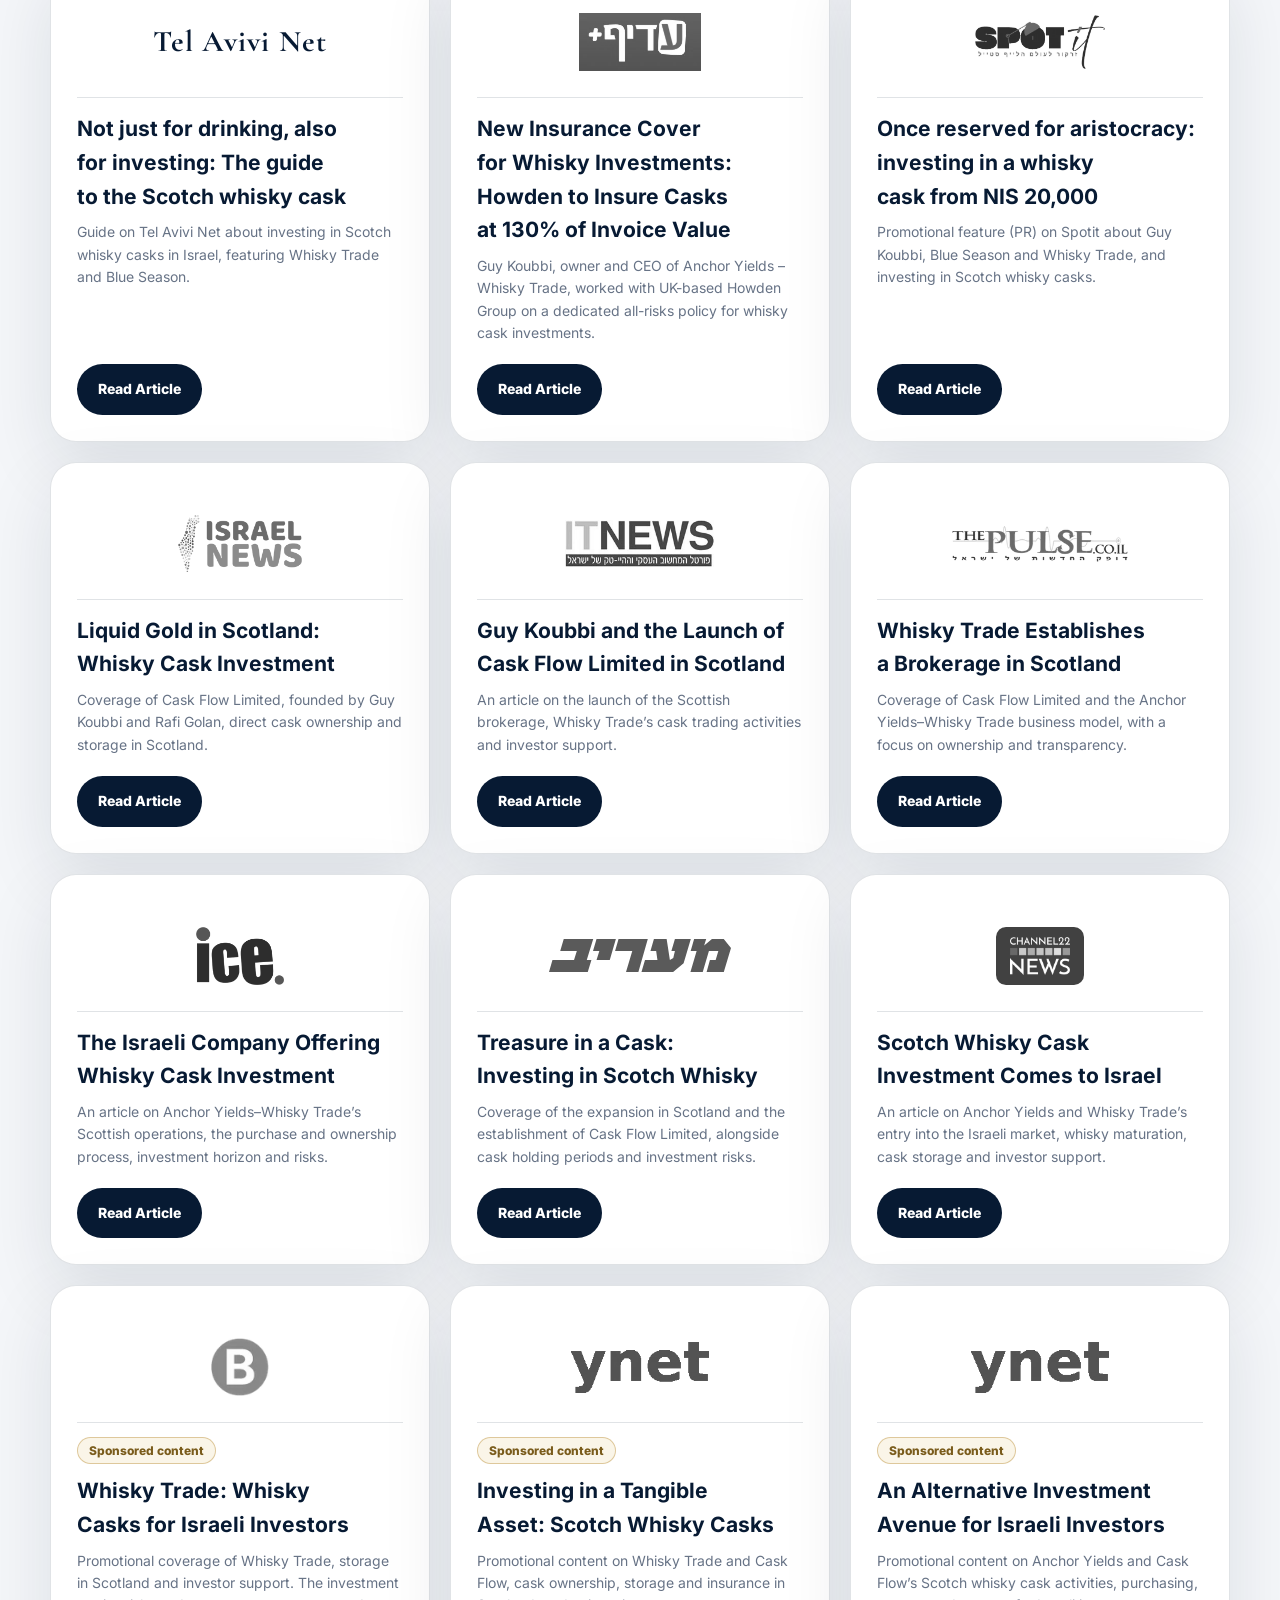
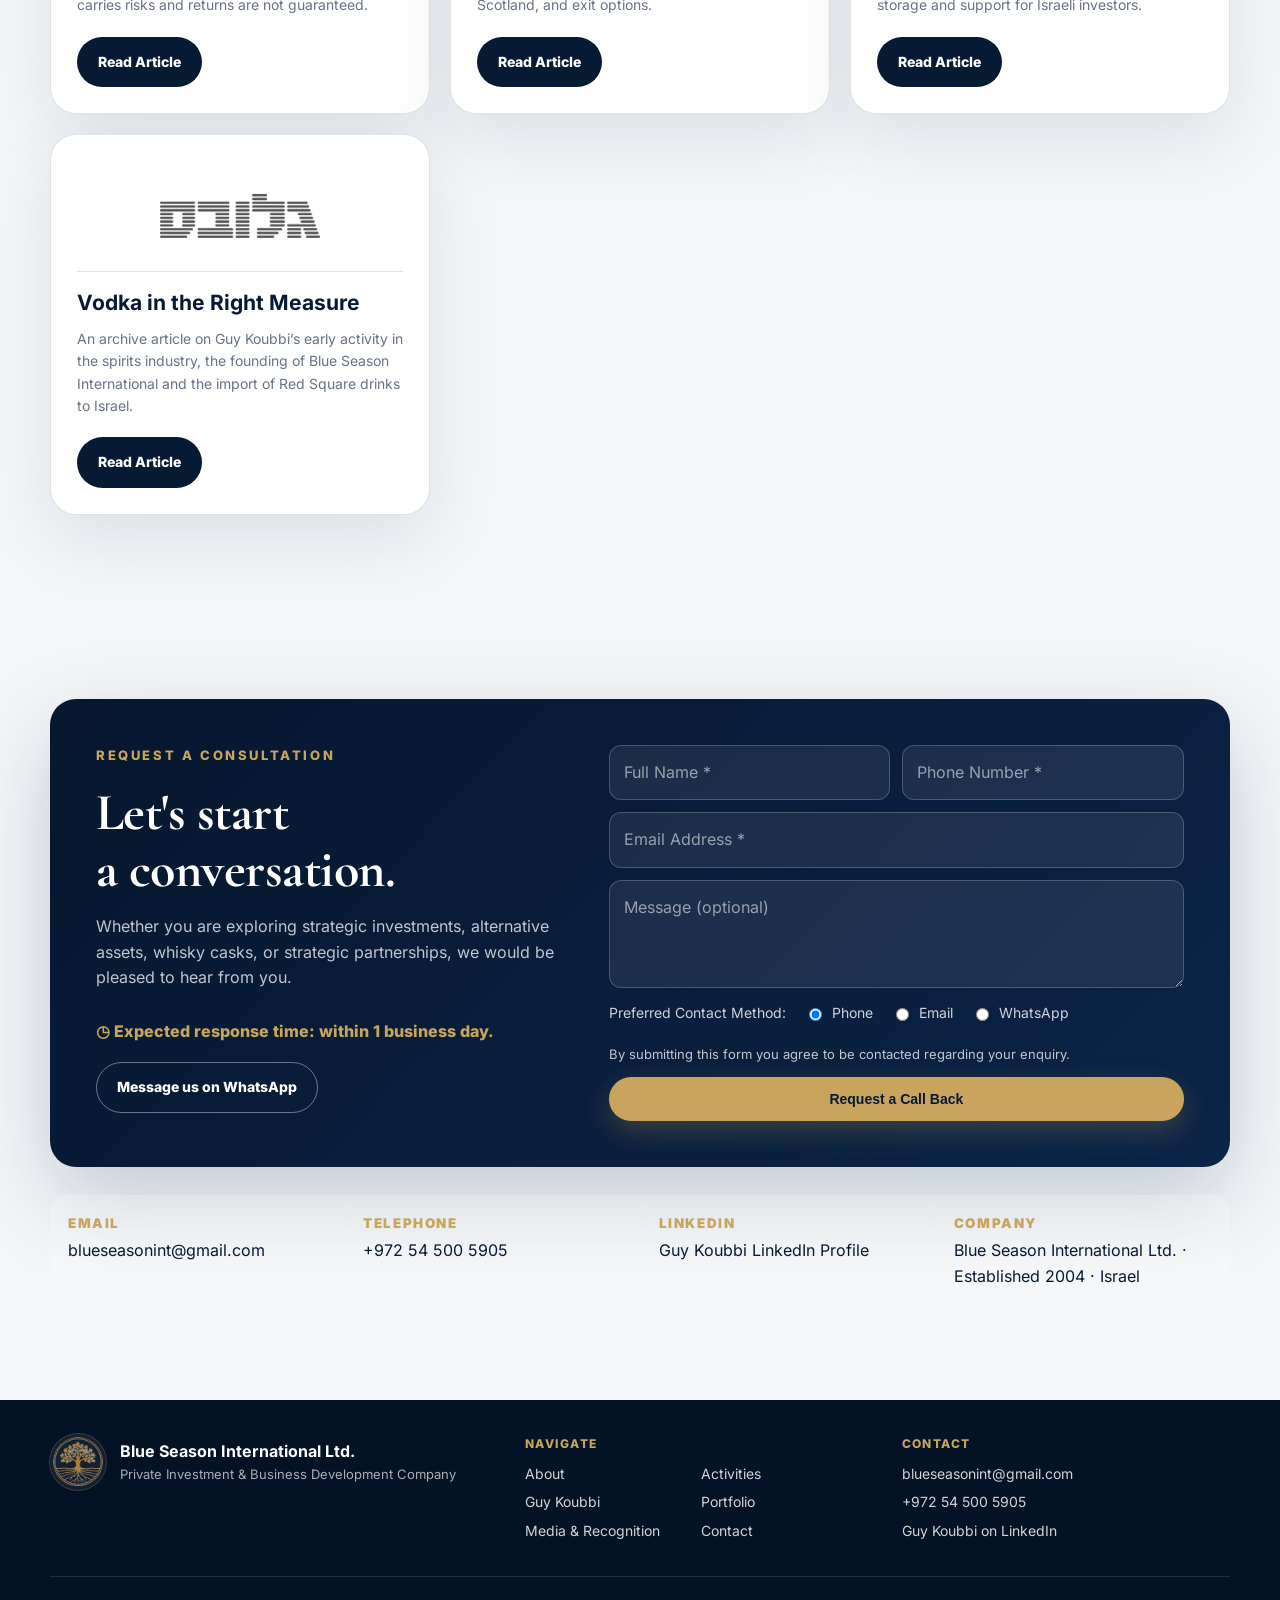
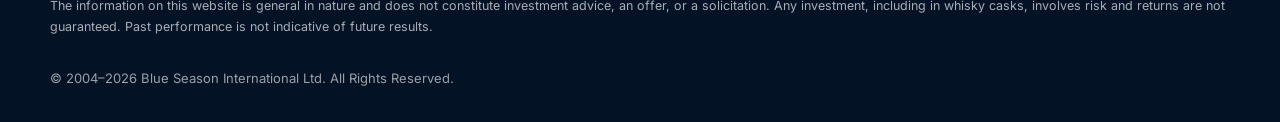
==== commit 9fb0935d: "Add Tel Avivi Net guide to media sections Co-Authored-By: Claude Sonnet 5.5 <noreply@anthropic.com> " ====
--- a/index.html
+++ b/index.html
@@ -1038,7 +1038,7 @@
     </section>
 
     <section id="media-preview" class="section-light"><div class="container"><div class="section-head"><h2>Media & Recognition</h2><p>Articles, media coverage and publications featuring Guy Koubbi, Blue Season International and related business activities.</p></div><div style="max-width:960px;margin:0 auto 34px"><article class="media-card" style="min-height:0"><div><div style="display:flex;align-items:center;gap:10px;color:#c8a45d;font-weight:800;margin-bottom:12px"><img src="assets/media/strip-channel10.webp" alt="" width="28" height="28" style="border-radius:6px" loading="lazy" decoding="async">Channel 10 (Israel's Economy Channel) · TV Interview</div><h3>Guy Koubbi Interviewed Live on Channel 10 (Israel's Economy Channel)</h3><p>A live studio interview with Guy Koubbi, founder of Blue Season International, broadcast on 12 November 2026.</p><div class="yt-player" style="position:relative;width:100%;aspect-ratio:16/9;overflow:hidden;border-radius:14px;background:#071a33;margin:18px 0"><button type="button" class="yt-facade" data-yt="ZacvRsUEHJQ" data-title="Guy Koubbi Interviewed Live on Channel 10 (Israel's Economy Channel)" aria-label="Play video: Guy Koubbi Interviewed Live on Channel 10 (Israel's Economy Channel)"><img class="yt-thumb" src="https://i.ytimg.com/vi/ZacvRsUEHJQ/hq720.jpg" data-fallback="https://i.ytimg.com/vi/ZacvRsUEHJQ/hqdefault.jpg" alt="" width="1280" height="720" loading="lazy" decoding="async"><span class="yt-play" aria-hidden="true"><svg viewBox="0 0 24 24" width="30" height="30"><path d="M8 5.5v13l11-6.5z" fill="#071a33"/></svg></span><span class="yt-dur" aria-hidden="true">3:45</span></button><noscript><a class="yt-nojs" href="https://www.youtube.com/watch?v=ZacvRsUEHJQ" target="_blank" rel="noopener noreferrer">Watch on YouTube</a></noscript></div></div><a class="btn" href="https://www.youtube.com/watch?v=ZacvRsUEHJQ" target="_blank" rel="noopener noreferrer" aria-label="Watch the interview on YouTube: Guy Koubbi on Channel 10">Watch interview</a></article></div>
-<div class="media-grid">
+<div class="media-grid"><article class="media-card"><div><div class="publisher-logo-wrap"><span class="publisher-wordmark">Tel Avivi Net</span></div><h3>Not just for drinking, also for investing: The guide to the Scotch whisky cask</h3><p>Guide on Tel Avivi Net about investing in Scotch whisky casks in Israel, featuring Whisky Trade and Blue Season.</p></div><a class="btn" href="https://www.tel-avivi.net/2026/11/blog-post_22.html" target="_blank" rel="noopener noreferrer" aria-label="Read article: Not just for drinking, also for investing: The guide to the Scotch whisky cask">Read Article</a></article>
 <!-- MEDIA:START -->
 <article class="media-card"><div><div class="publisher-logo-wrap"><img width="240" height="114" style="height:58px;width:auto;max-height:none;max-width:none" class="publisher-logo" src="assets/media/adifplus.webp" alt="Adif Plus" loading="lazy" decoding="async" /></div><h3>New Insurance Cover for Whisky Investments: Howden to Insure Casks at 130% of Invoice Value</h3><p>Guy Koubbi, owner and CEO of Anchor Yields – Whisky Trade, worked with UK-based Howden Group on a dedicated all-risks policy for whisky cask investments.</p></div><a class="btn" href="https://www.adifplus.co.il/%d7%9b%d7%99%d7%a1%d7%95%d7%99-%d7%91%d7%99%d7%98%d7%95%d7%97%d7%99-%d7%97%d7%93%d7%a9-%d7%9c%d7%94%d7%a9%d7%a7%d7%a2%d7%95%d7%aa-%d7%91%d7%95%d7%95%d7%99%d7%a1%d7%a7%d7%99-%d7%94%d7%90%d7%95%d7%93/" target="_blank" rel="noopener noreferrer" aria-label="Read Article: New Insurance Cover for Whisky Investments: Howden to Insure Casks at 130% of Invoice Value">Read Article</a></article>
 <article class="media-card"><div><div class="publisher-logo-wrap"><img width="451" height="187" style="height:54px;width:auto;max-height:none;max-width:none" class="publisher-logo" src="assets/media/spotit.webp" alt="Spotit" loading="lazy" decoding="async" /></div><h3>Once reserved for aristocracy: investing in a whisky cask from NIS 20,000</h3><p>Promotional feature (PR) on Spotit about Guy Koubbi, Blue Season and Whisky Trade, and investing in Scotch whisky casks.</p></div><a class="btn" href="https://spotit.co.il/p/102074" target="_blank" rel="noopener noreferrer" aria-label="Read Article: Once reserved for aristocracy: investing in a whisky cask from NIS 20,000">Read Article</a></article>
